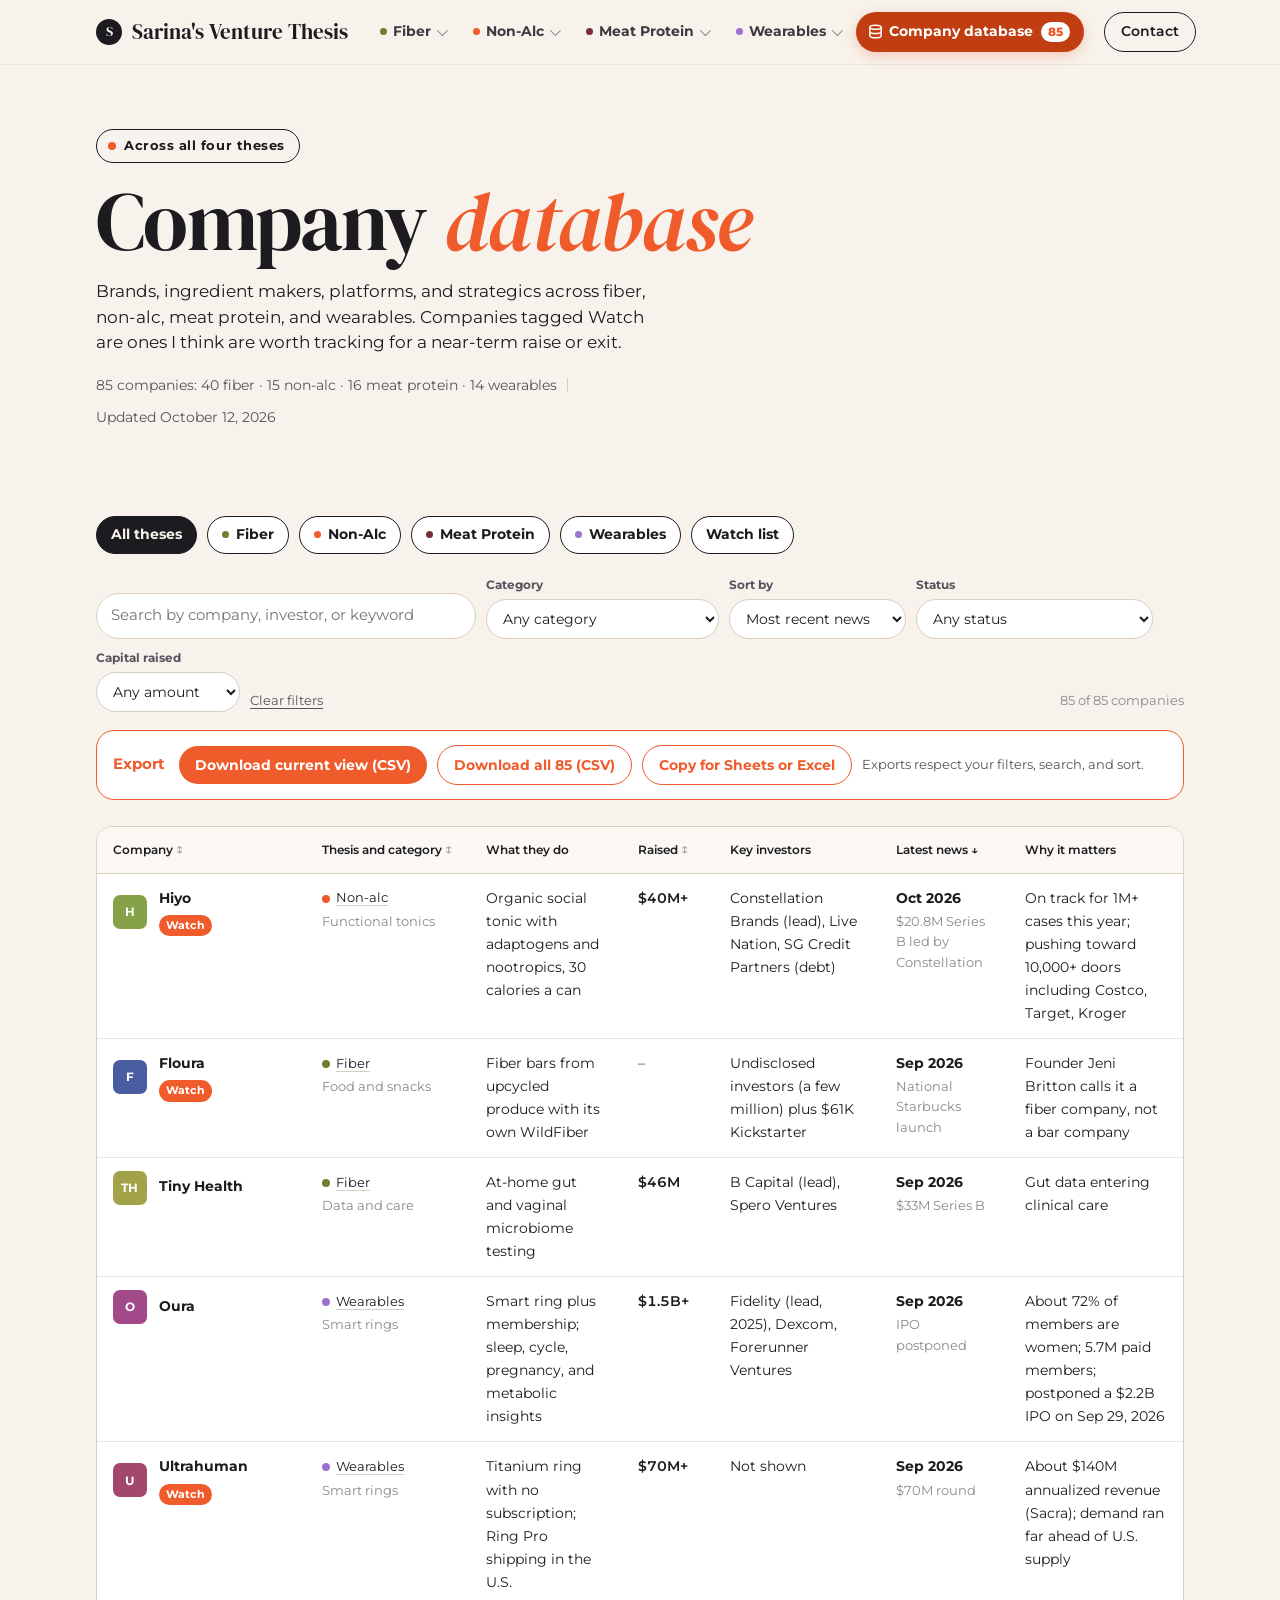
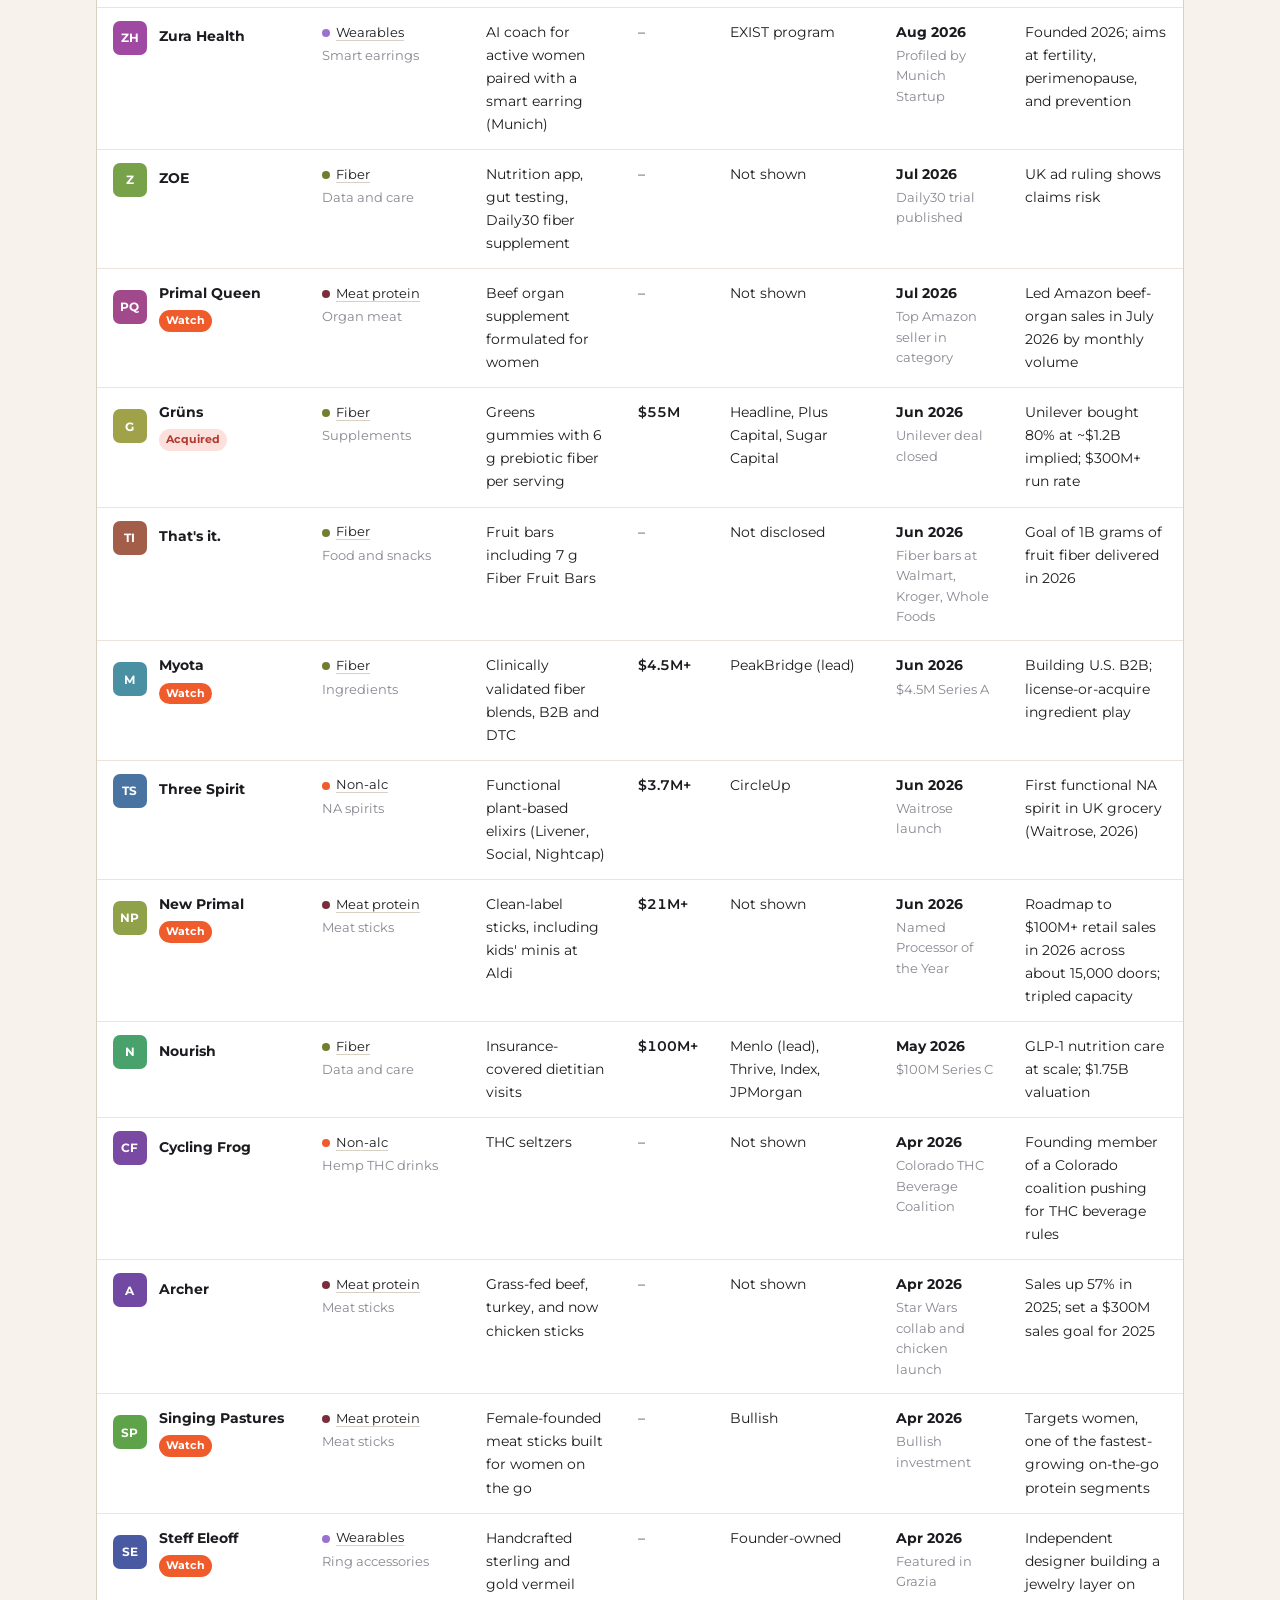
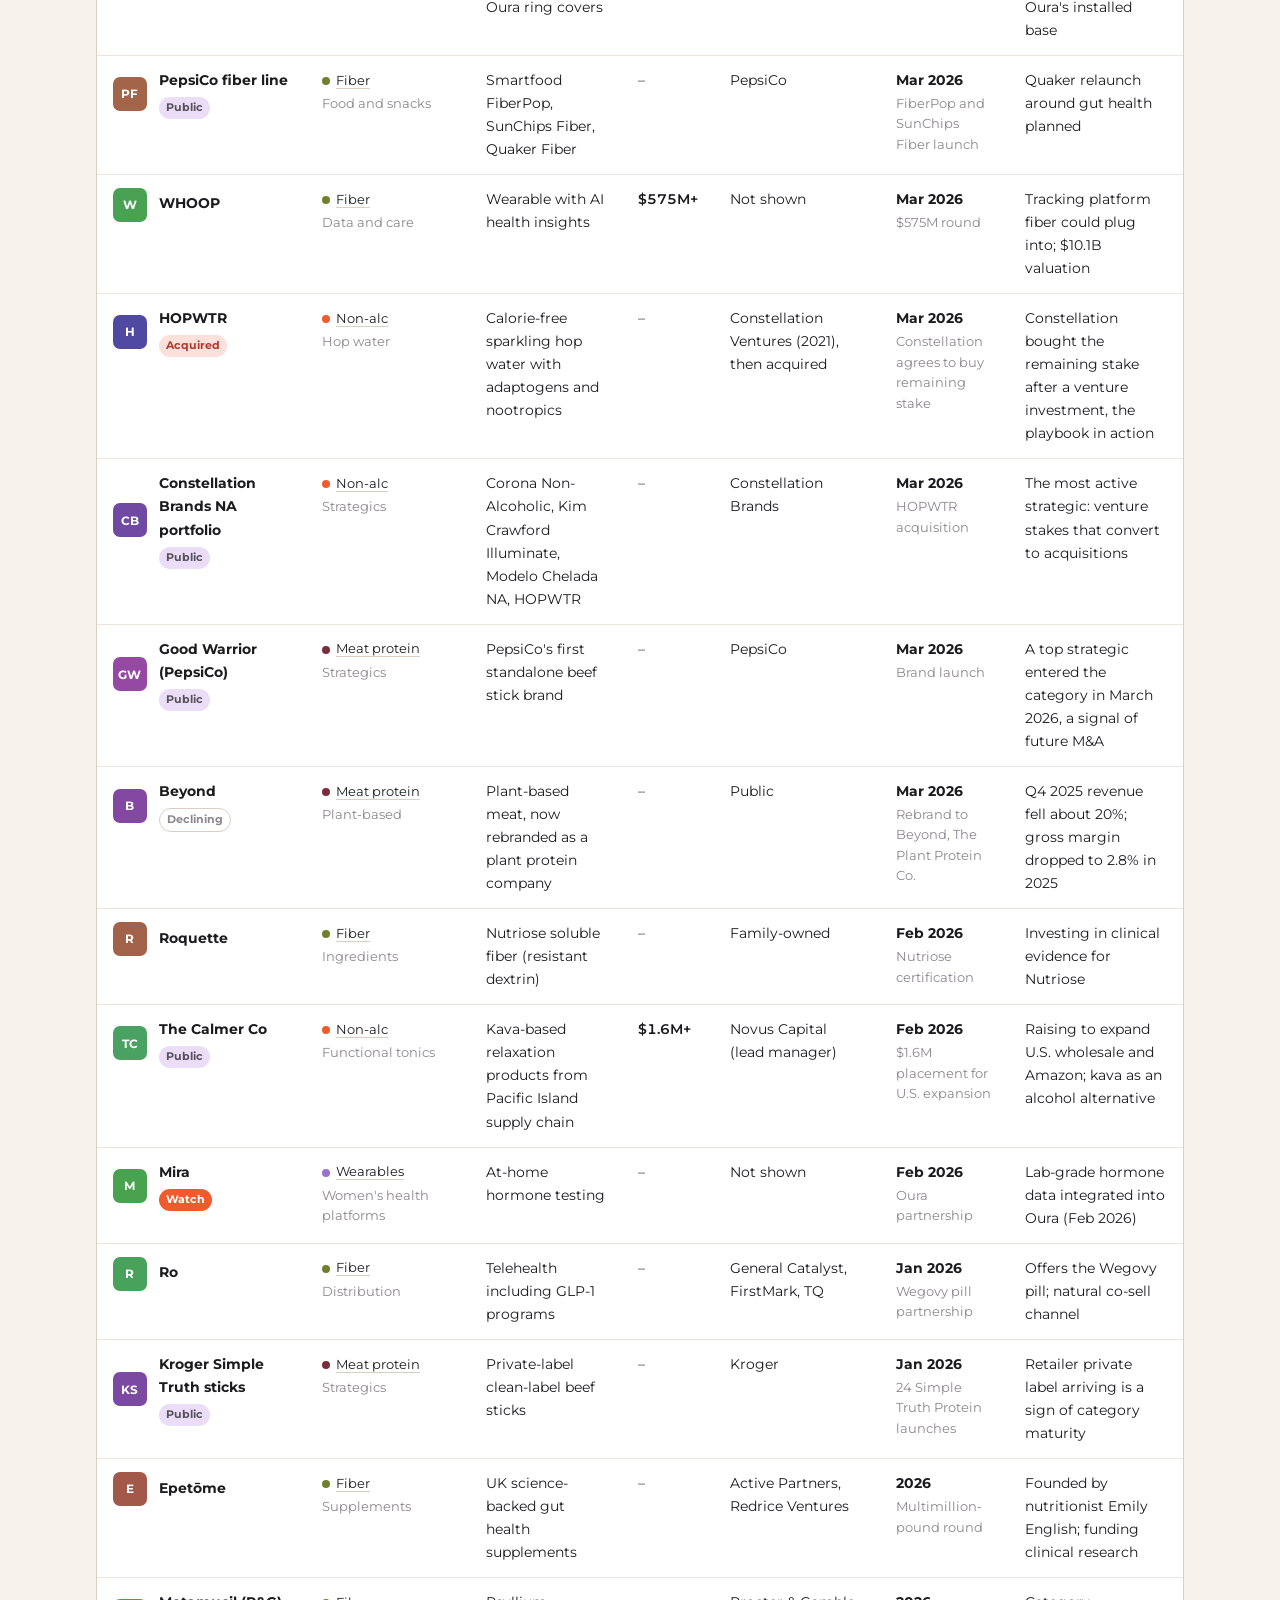
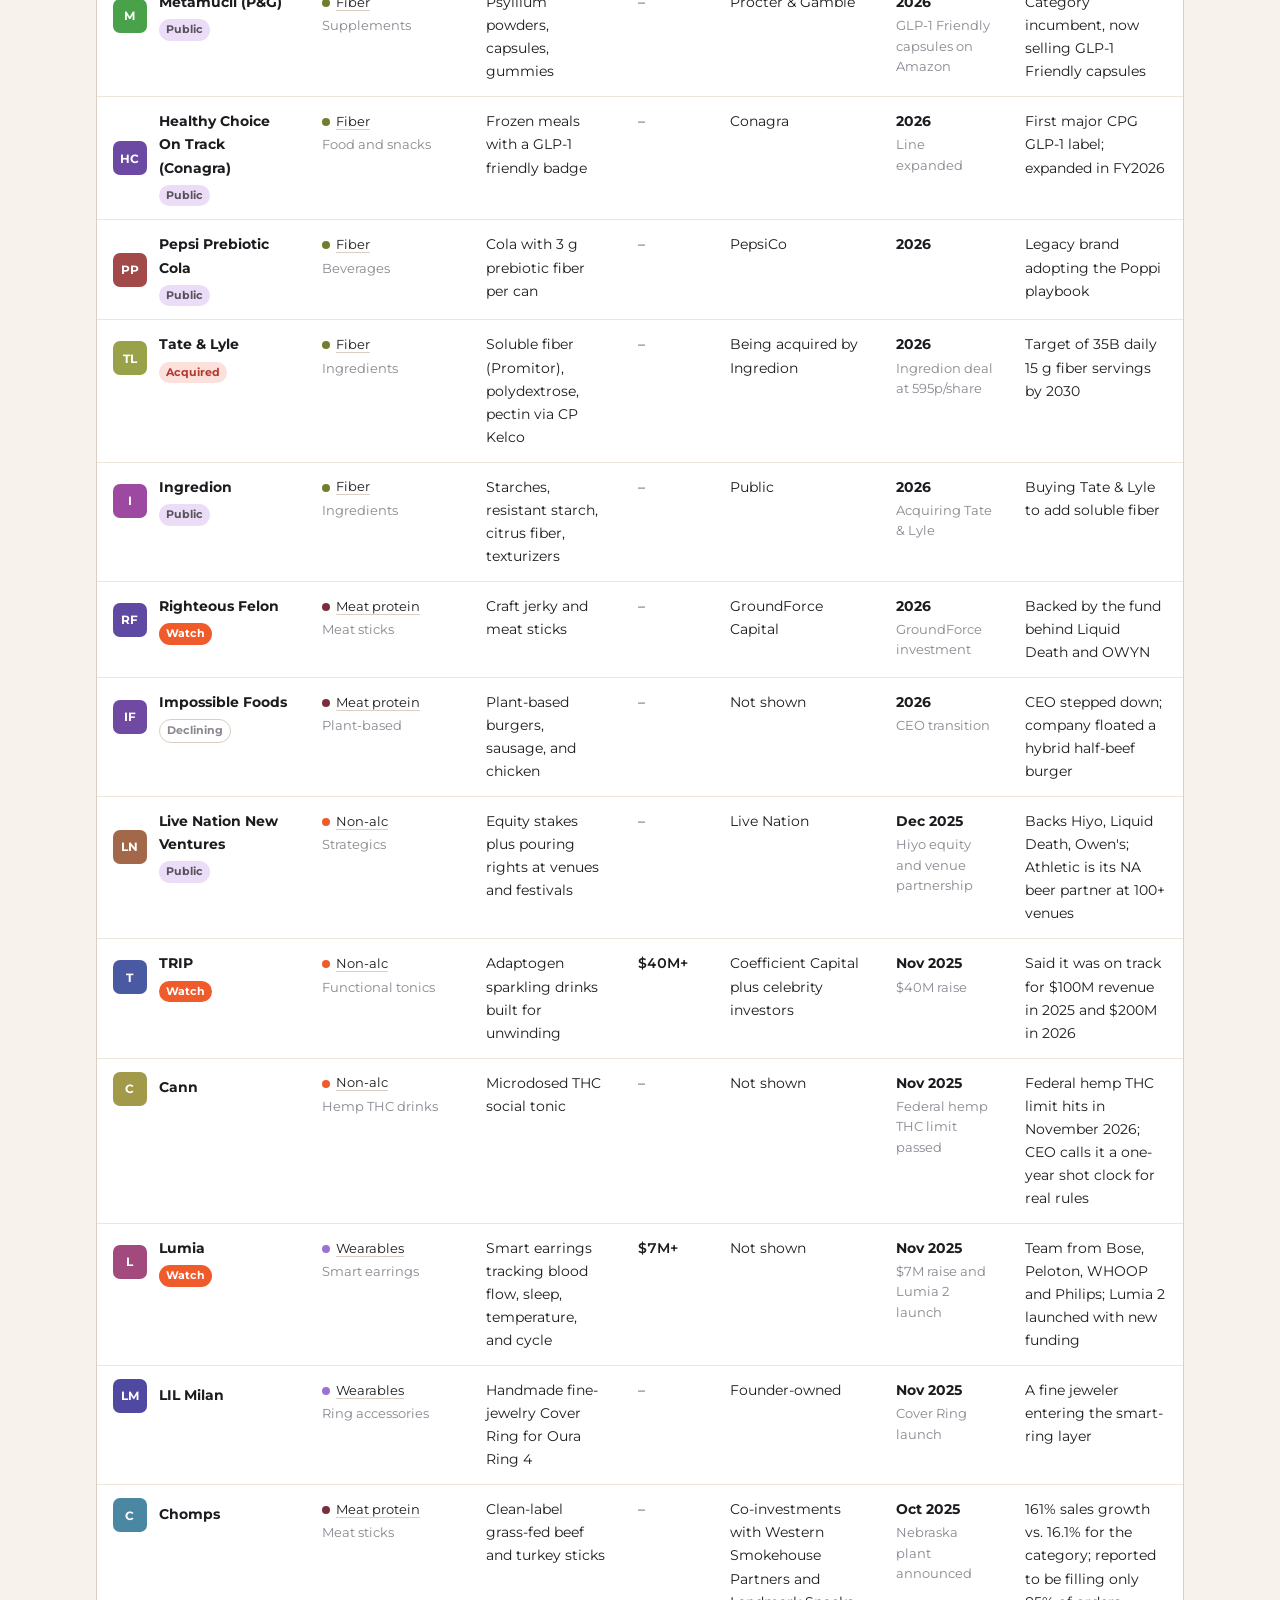
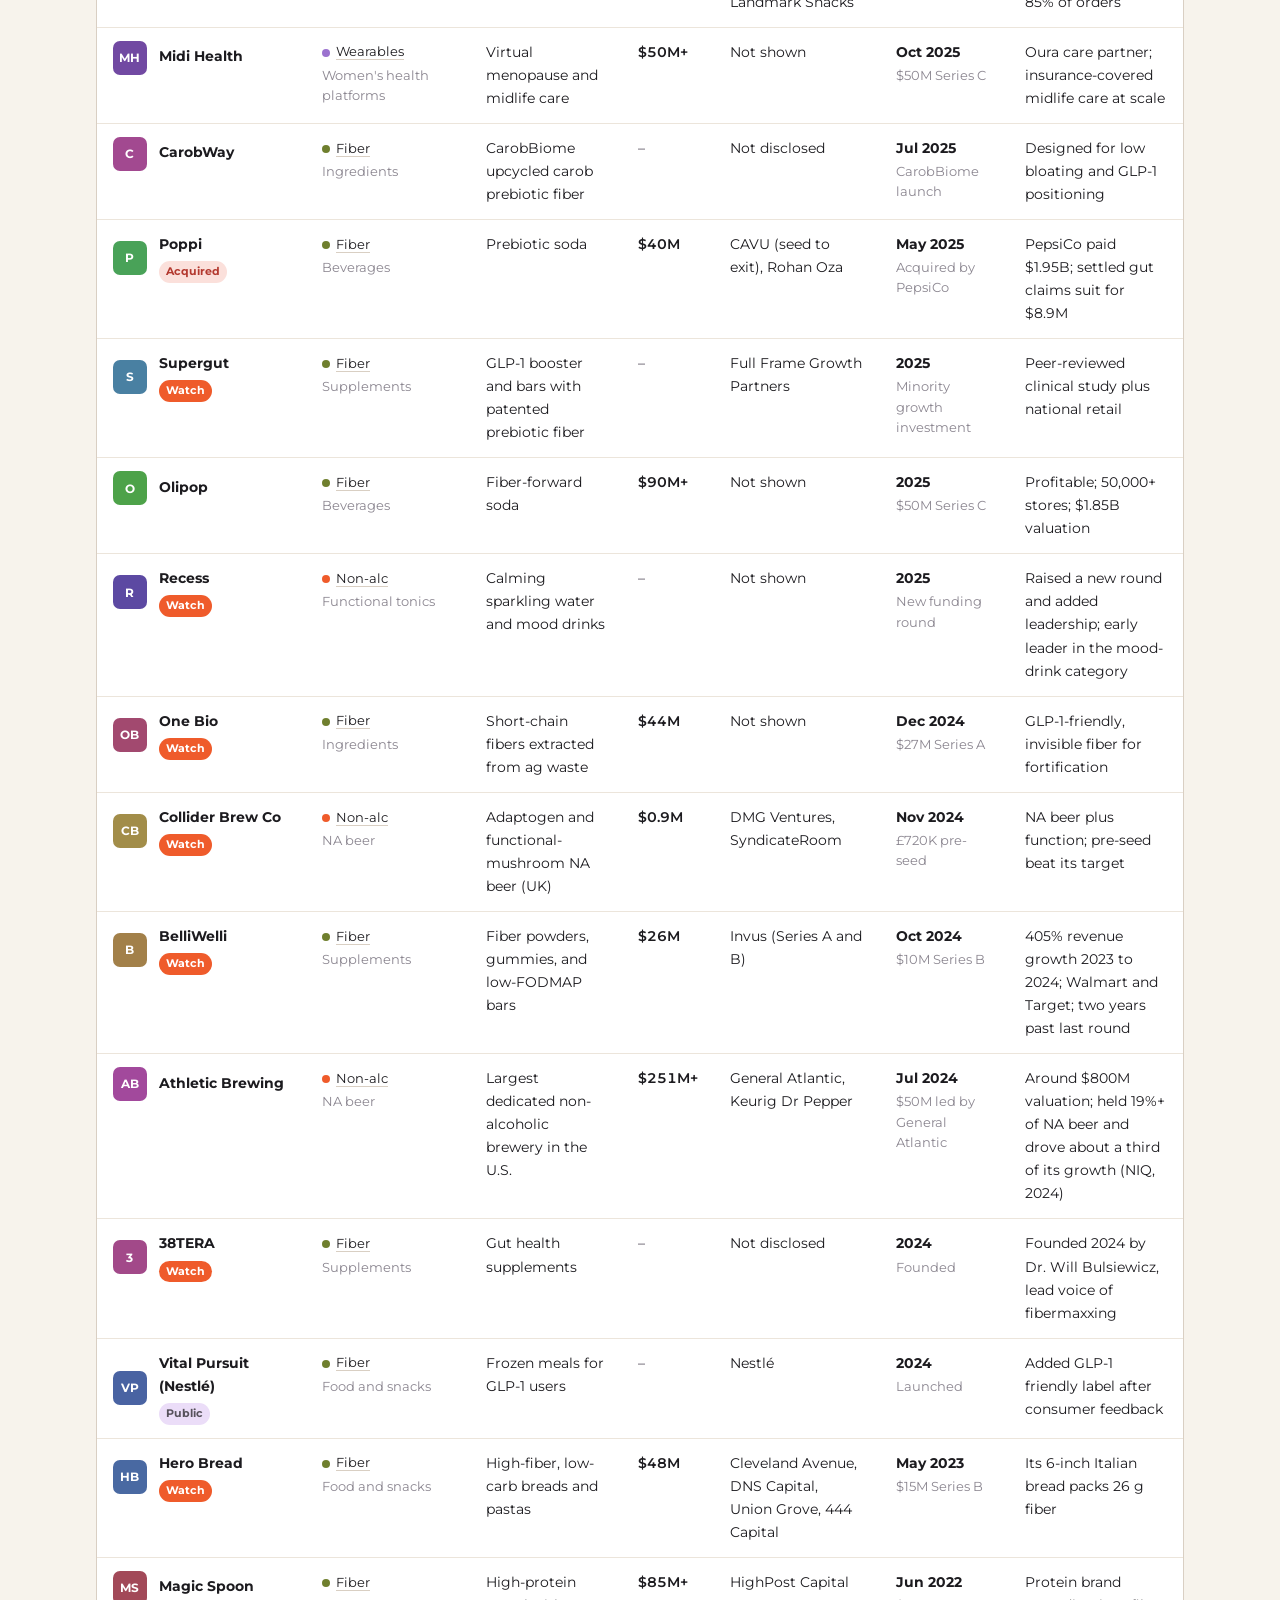
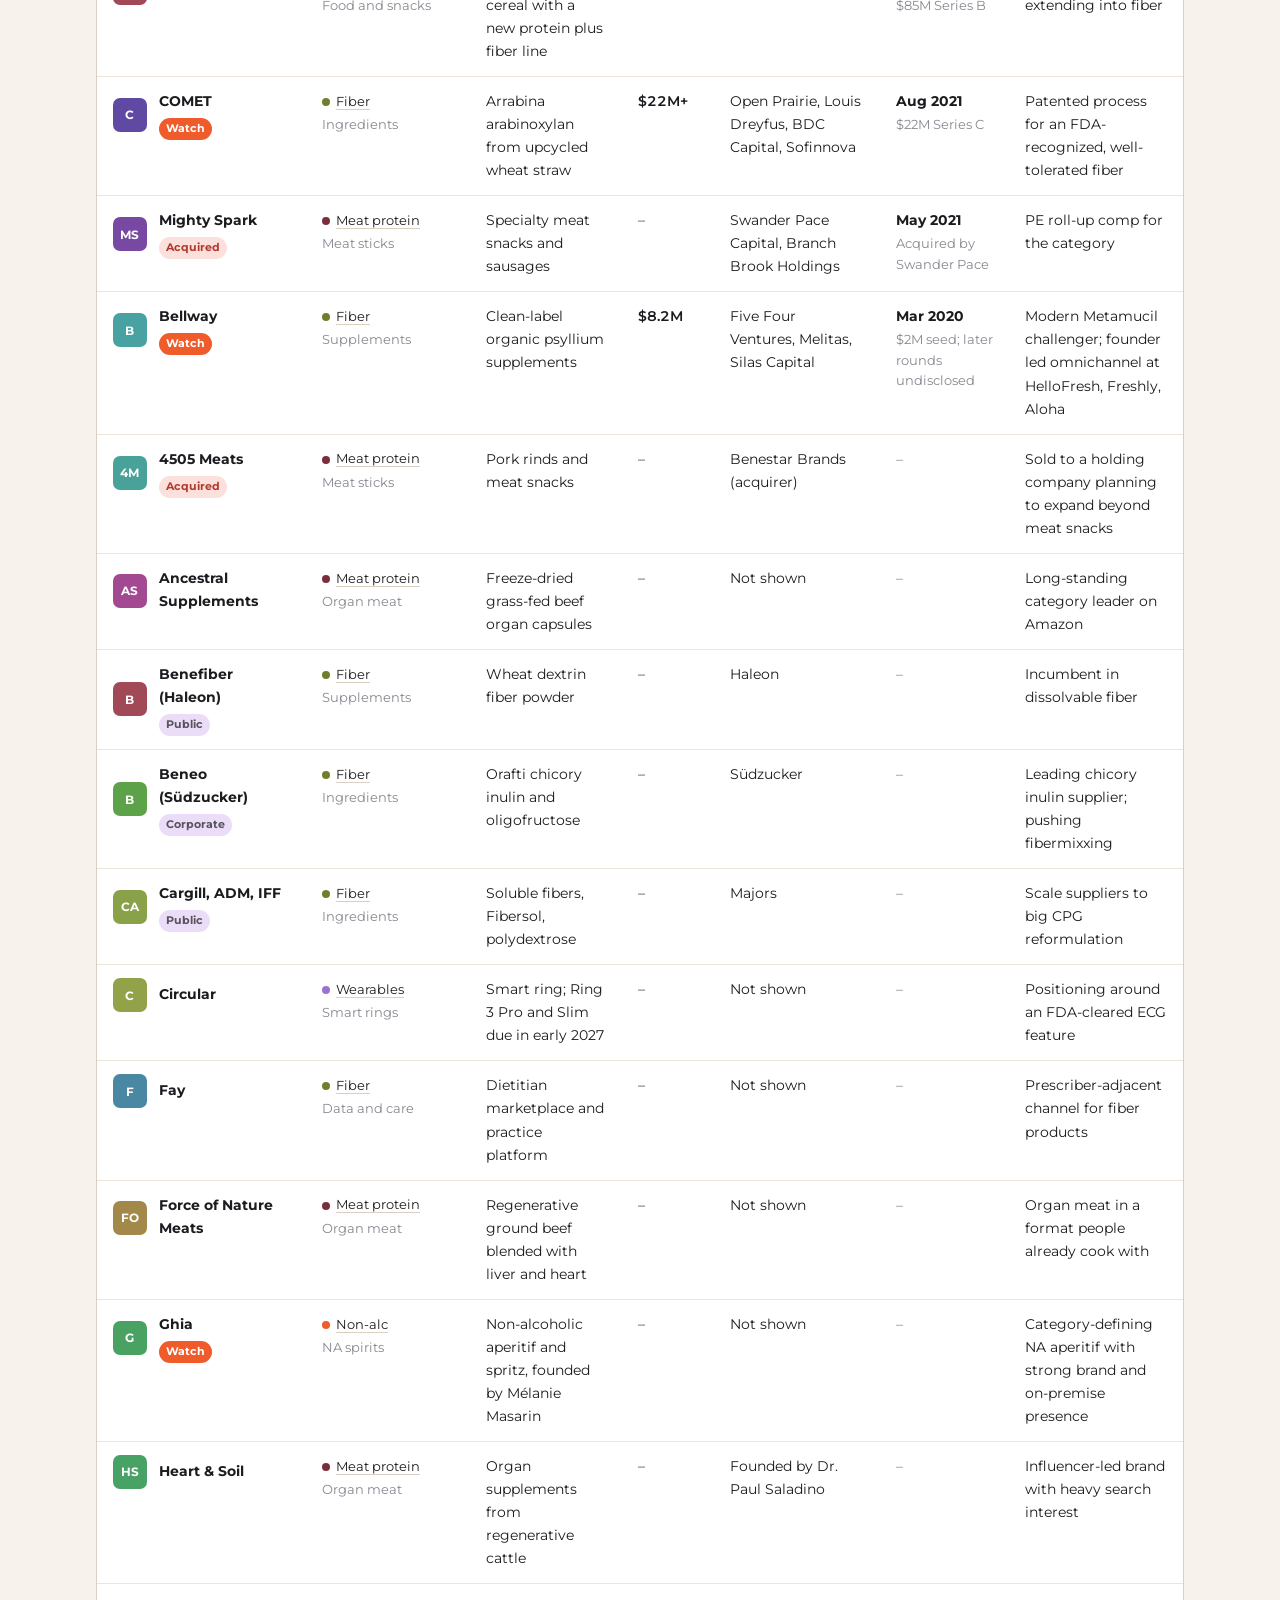
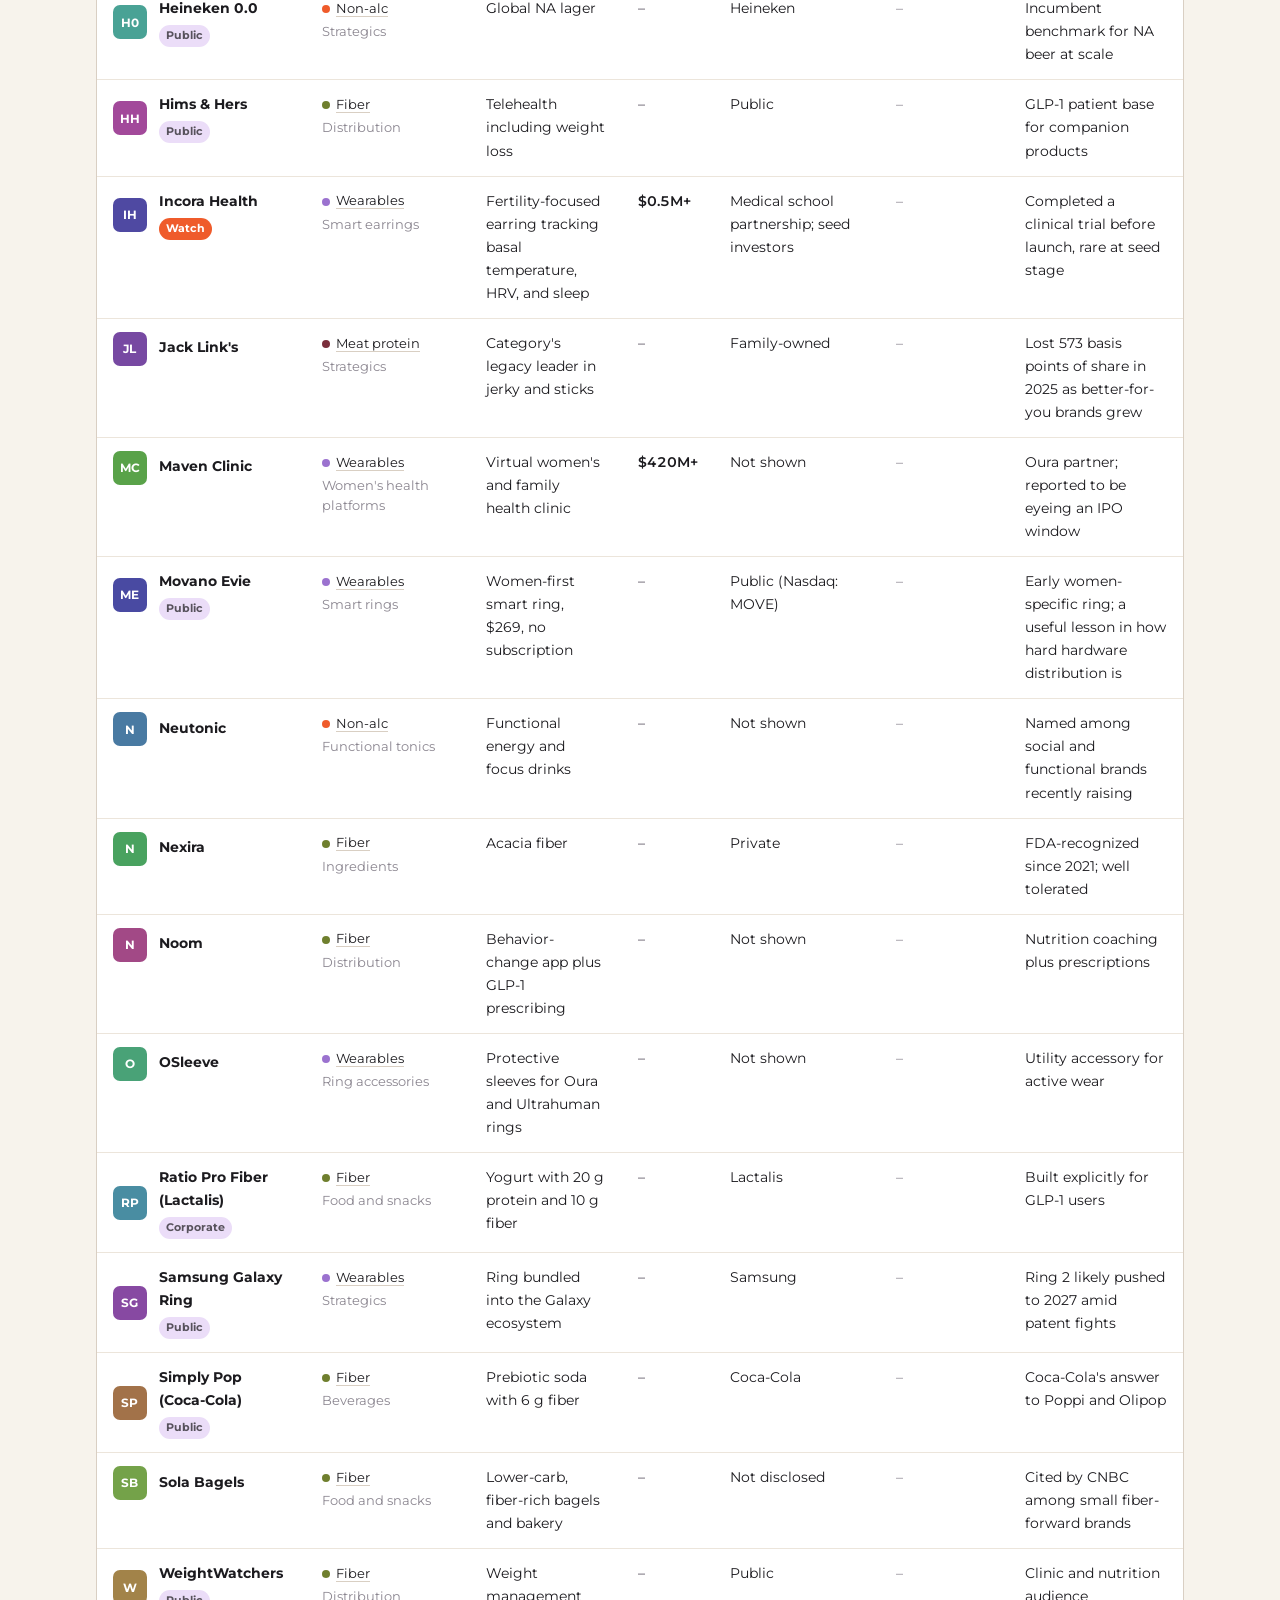
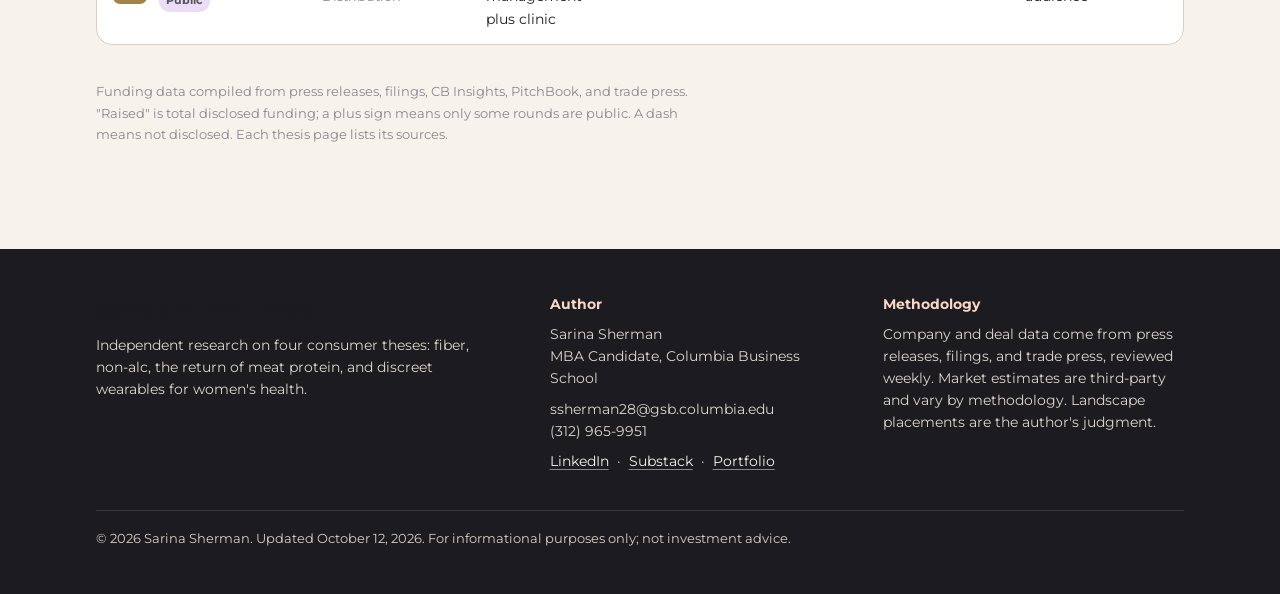
==== docs/companies.html @ a8d2f048 "Restore folder structure (assets, docs, source) and remove zip Co-Authored-By: Claude Opus 5.5 <nore" ====
<!DOCTYPE html>
<html lang="en">
<head>
<meta charset="UTF-8">
<meta name="viewport" content="width=device-width, initial-scale=1, viewport-fit=cover">
<title>Company Database | Sarina&#x27;s Venture Thesis</title>
<meta name="description" content="Searchable database of companies across four consumer venture theses.">
<meta property="og:title" content="Company Database | Sarina&#x27;s Venture Thesis">
<meta property="og:description" content="Searchable database of companies across four consumer venture theses.">
<link rel="icon" href="data:image/svg+xml,%3Csvg xmlns='http://www.w3.org/2000/svg' viewBox='0 0 32 32'%3E%3Ccircle cx='16' cy='16' r='16' fill='%23EF5B2B'/%3E%3Ctext x='16' y='22' text-anchor='middle' font-family='Arial' font-weight='bold' font-size='17' fill='%23FBF8EF'%3ES%3C/text%3E%3C/svg%3E">
<link rel="preconnect" href="https://fonts.googleapis.com"><link rel="preconnect" href="https://fonts.gstatic.com" crossorigin><link href="https://fonts.googleapis.com/css2?family=DM+Serif+Display:ital@0;1&family=Montserrat:wght@400;500;600;700;800&display=swap" rel="stylesheet">
<link rel="stylesheet" href="assets/site.css">
</head>
<body>
<nav class="bar" aria-label="Site">
  <div class="wrap">
    <a class="brand" href="./"><span class="mark">S</span><b>Sarina's Venture Thesis</b></a>
    <ul class="nav"><li><a class="top" data-dd href="fiber.html"><i class="dot" style="background:#6F7F2E"></i>Fiber<i class="chev"></i></a><ul class="menu"><li><span class="mhead">Fiber thesis</span></li><li><a href="fiber.html#summary">The case in 60 seconds</a></li><li><a href="fiber.html#science">The science</a></li><li><a href="fiber.html#types">Fiber types</a></li><li><a href="fiber.html#rules">Regulation</a></li><li><a href="fiber.html#market">Market size</a></li><li><a href="fiber.html#outlook">Growth outlook</a></li><li><a href="fiber.html#deals">Deal flow</a></li><li><a href="fiber.html#landscape">Company landscape</a></li><li><a href="fiber.html#funds">Active investors</a></li><li><a href="fiber.html#strategics">Strategic activity</a></li><li><a href="fiber.html#voices">Notable voices</a></li><li><a href="fiber.html#thesis">Investment thesis</a></li><li><a href="fiber.html#risks">Key risks</a></li><li><a href="fiber.html#sources">Sources</a></li></ul></li><li><a class="top" data-dd href="non-alc.html"><i class="dot" style="background:#EF5B2B"></i>Non-Alc<i class="chev"></i></a><ul class="menu"><li><span class="mhead">Non-Alc thesis</span></li><li><a href="non-alc.html#summary">The case in 60 seconds</a></li><li><a href="non-alc.html#context">Why now</a></li><li><a href="non-alc.html#segments">Category map</a></li><li><a href="non-alc.html#rules">Regulation</a></li><li><a href="non-alc.html#outlook">Market and outlook</a></li><li><a href="non-alc.html#deals">Deal flow</a></li><li><a href="non-alc.html#landscape">Company landscape</a></li><li><a href="non-alc.html#funds">Active investors</a></li><li><a href="non-alc.html#strategics">Strategic activity</a></li><li><a href="non-alc.html#voices">Notable voices</a></li><li><a href="non-alc.html#thesis">Investment thesis</a></li><li><a href="non-alc.html#risks">Key risks</a></li><li><a href="non-alc.html#sources">Sources</a></li></ul></li><li><a class="top" data-dd href="meat-protein.html"><i class="dot" style="background:#7A2E3B"></i>Meat Protein<i class="chev"></i></a><ul class="menu"><li><span class="mhead">Meat Protein thesis</span></li><li><a href="meat-protein.html#summary">The case in 60 seconds</a></li><li><a href="meat-protein.html#context">Why now</a></li><li><a href="meat-protein.html#segments">Category map</a></li><li><a href="meat-protein.html#rules">Regulation</a></li><li><a href="meat-protein.html#outlook">Market and outlook</a></li><li><a href="meat-protein.html#deals">Deal flow</a></li><li><a href="meat-protein.html#landscape">Company landscape</a></li><li><a href="meat-protein.html#funds">Active investors</a></li><li><a href="meat-protein.html#strategics">Strategic activity</a></li><li><a href="meat-protein.html#voices">Notable voices</a></li><li><a href="meat-protein.html#thesis">Investment thesis</a></li><li><a href="meat-protein.html#risks">Key risks</a></li><li><a href="meat-protein.html#sources">Sources</a></li></ul></li><li><a class="top" data-dd href="wearables.html"><i class="dot" style="background:#9B72CF"></i>Wearables<i class="chev"></i></a><ul class="menu"><li><span class="mhead">Wearables thesis</span></li><li><a href="wearables.html#summary">The case in 60 seconds</a></li><li><a href="wearables.html#context">Why now</a></li><li><a href="wearables.html#segments">Category map</a></li><li><a href="wearables.html#rules">Regulation</a></li><li><a href="wearables.html#outlook">Market and outlook</a></li><li><a href="wearables.html#deals">Deal flow</a></li><li><a href="wearables.html#landscape">Company landscape</a></li><li><a href="wearables.html#funds">Active investors</a></li><li><a href="wearables.html#strategics">Strategic activity</a></li><li><a href="wearables.html#voices">Notable voices</a></li><li><a href="wearables.html#thesis">Investment thesis</a></li><li><a href="wearables.html#risks">Key risks</a></li><li><a href="wearables.html#sources">Sources</a></li></ul></li><li><a class="top dbtab" href="companies.html" aria-current="page"><svg viewBox="0 0 16 16" aria-hidden="true"><ellipse cx="8" cy="3.5" rx="6" ry="2.2" fill="none" stroke="currentColor" stroke-width="1.6"/><path d="M2 3.5v9c0 1.2 2.7 2.2 6 2.2s6-1 6-2.2v-9M2 8c0 1.2 2.7 2.2 6 2.2s6-1 6-2.2" fill="none" stroke="currentColor" stroke-width="1.6"/></svg>Company database<span class="cnt">85</span></a></li></ul>
    <a class="navcta" href="./#about">Contact</a>
    <button class="navtoggle" id="navToggle" aria-expanded="false" aria-controls="mpanel">Menu</button>
  </div>
  <div class="wrap mpanel" id="mpanel" hidden><a href="./">Home</a><details><summary><i class="dot" style="background:#6F7F2E"></i>Fiber</summary><a href="fiber.html">Overview</a><a href="fiber.html#summary">The case in 60 seconds</a><a href="fiber.html#science">The science</a><a href="fiber.html#types">Fiber types</a><a href="fiber.html#rules">Regulation</a><a href="fiber.html#market">Market size</a><a href="fiber.html#outlook">Growth outlook</a><a href="fiber.html#deals">Deal flow</a><a href="fiber.html#landscape">Company landscape</a><a href="fiber.html#funds">Active investors</a><a href="fiber.html#strategics">Strategic activity</a><a href="fiber.html#voices">Notable voices</a><a href="fiber.html#thesis">Investment thesis</a><a href="fiber.html#risks">Key risks</a><a href="fiber.html#sources">Sources</a></details><details><summary><i class="dot" style="background:#EF5B2B"></i>Non-Alc</summary><a href="non-alc.html">Overview</a><a href="non-alc.html#summary">The case in 60 seconds</a><a href="non-alc.html#context">Why now</a><a href="non-alc.html#segments">Category map</a><a href="non-alc.html#rules">Regulation</a><a href="non-alc.html#outlook">Market and outlook</a><a href="non-alc.html#deals">Deal flow</a><a href="non-alc.html#landscape">Company landscape</a><a href="non-alc.html#funds">Active investors</a><a href="non-alc.html#strategics">Strategic activity</a><a href="non-alc.html#voices">Notable voices</a><a href="non-alc.html#thesis">Investment thesis</a><a href="non-alc.html#risks">Key risks</a><a href="non-alc.html#sources">Sources</a></details><details><summary><i class="dot" style="background:#7A2E3B"></i>Meat Protein</summary><a href="meat-protein.html">Overview</a><a href="meat-protein.html#summary">The case in 60 seconds</a><a href="meat-protein.html#context">Why now</a><a href="meat-protein.html#segments">Category map</a><a href="meat-protein.html#rules">Regulation</a><a href="meat-protein.html#outlook">Market and outlook</a><a href="meat-protein.html#deals">Deal flow</a><a href="meat-protein.html#landscape">Company landscape</a><a href="meat-protein.html#funds">Active investors</a><a href="meat-protein.html#strategics">Strategic activity</a><a href="meat-protein.html#voices">Notable voices</a><a href="meat-protein.html#thesis">Investment thesis</a><a href="meat-protein.html#risks">Key risks</a><a href="meat-protein.html#sources">Sources</a></details><details><summary><i class="dot" style="background:#9B72CF"></i>Wearables</summary><a href="wearables.html">Overview</a><a href="wearables.html#summary">The case in 60 seconds</a><a href="wearables.html#context">Why now</a><a href="wearables.html#segments">Category map</a><a href="wearables.html#rules">Regulation</a><a href="wearables.html#outlook">Market and outlook</a><a href="wearables.html#deals">Deal flow</a><a href="wearables.html#landscape">Company landscape</a><a href="wearables.html#funds">Active investors</a><a href="wearables.html#strategics">Strategic activity</a><a href="wearables.html#voices">Notable voices</a><a href="wearables.html#thesis">Investment thesis</a><a href="wearables.html#risks">Key risks</a><a href="wearables.html#sources">Sources</a></details><a class="mdb" href="companies.html">Company database (85 companies)</a><a href="./#about">Contact</a></div>
</nav>
<main id="top">
<div class="wrap">
<header class="hero dbhero" style="grid-template-columns:1fr">
  <div>
    <span class="eyebrow"><i></i>Across all four theses</span>
    <h1>Company <em>database</em></h1>
    <p class="sub">Brands, ingredient makers, platforms, and strategics across fiber, non-alc, meat protein, and wearables. Companies tagged Watch are ones I think are worth tracking for a near-term raise or exit.</p>
    <p class="meta"><span>85 companies: 40 fiber &middot; 15 non-alc &middot; 16 meat protein &middot; 14 wearables</span><span class="sep"></span><span>Updated October 12, 2026</span></p>
  </div>
</header>
</div>
<section id="database" style="padding-top:8px;border-top:none">
<div class="wrap">
  <div class="controls" role="group" aria-label="Filter by thesis"><button class="flt" data-g="th" data-f="all" aria-pressed="true">All theses</button><button class="flt" data-g="th" data-f="fiber" aria-pressed="false"><i class="dot" style="background:#6F7F2E"></i>Fiber</button><button class="flt" data-g="th" data-f="nonalc" aria-pressed="false"><i class="dot" style="background:#EF5B2B"></i>Non-Alc</button><button class="flt" data-g="th" data-f="meat" aria-pressed="false"><i class="dot" style="background:#7A2E3B"></i>Meat Protein</button><button class="flt" data-g="th" data-f="wear" aria-pressed="false"><i class="dot" style="background:#9B72CF"></i>Wearables</button><button class="flt" data-g="th" data-f="watch" aria-pressed="false">Watch list</button></div>
  <div class="controls">
    <label for="q" class="sr">Search companies</label>
    <input id="q" type="search" placeholder="Search by company, investor, or keyword">
    <label class="sel" for="cat"><span>Category</span><select id="cat"><option value="all">Any category</option></select></label>
    <label class="sel" for="sort"><span>Sort by</span><select id="sort"><option value="latest:desc">Most recent news</option><option value="raisedM:desc">Most capital raised</option><option value="name:asc">Company, A to Z</option><option value="category:asc">Category</option><option value="status:asc">Status</option></select></label>
    <label class="sel" for="status"><span>Status</span><select id="status"><option value="all">Any status</option><option value="Private">Private</option><option value="Acquired">Acquired or being acquired</option><option value="Public">Public</option><option value="Corporate">Corporate division</option><option value="Declining">Declining</option></select></label>
    <label class="sel" for="cap"><span>Capital raised</span><select id="cap"><option value="all">Any amount</option><option value="u10">Under $10M</option><option value="10-50">$10M to $50M</option><option value="o50">Over $50M</option><option value="none">Not disclosed</option></select></label>
    <button class="reset" id="reset">Clear filters</button>
    <span class="count" id="count" aria-live="polite"></span>
  </div>
  <div class="exportbar" role="group" aria-label="Export the database">
    <strong>Export</strong>
    <button class="xbtn" id="xView" type="button">Download current view (CSV)</button>
    <button class="xbtn alt" id="xAll" type="button">Download all 85 (CSV)</button>
    <button class="xbtn alt" id="xCopy" type="button">Copy for Sheets or Excel</button>
    <span class="xmsg" id="xmsg" aria-live="polite">Exports respect your filters, search, and sort.</span>
  </div>
  <div class="tbl">
    <table id="dbTbl" style="min-width:1040px">
      <thead><tr><th><button class="sorth" data-k="name">Company</button></th><th><button class="sorth" data-k="category">Thesis and category</button></th><th>What they do</th><th><button class="sorth" data-k="raisedM">Raised</button></th><th>Key investors</th><th><button class="sorth" data-k="latest">Latest news</button></th><th>Why it matters</th></tr></thead>
      <tbody></tbody>
    </table>
  </div>
  <p class="note mt">Funding data compiled from press releases, filings, CB Insights, PitchBook, and trade press. "Raised" is total disclosed funding; a plus sign means only some rounds are public. A dash means not disclosed. Each thesis page lists its sources.</p>
</div>
</section>

</main>
<footer><div class="wrap">
  <div class="fgrid">
    <div><b>Sarina's Venture Thesis</b><p>Independent research on four consumer theses: fiber, non-alc, the return of meat protein, and discreet wearables for women's health.</p></div>
    <div><p><strong style="color:#F9D8C6">Author</strong></p><p>Sarina Sherman<br>MBA Candidate, Columbia Business School</p><p>ssherman28@gsb.columbia.edu<br>(312) 965-9951</p><p><a href="https://www.linkedin.com/in/sarina-sherman/" target="_blank" rel="noopener">LinkedIn</a> &nbsp;&middot;&nbsp; <a href="https://substack.com/@sarinasherman" target="_blank" rel="noopener">Substack</a> &nbsp;&middot;&nbsp; <a href="https://sarina-sherman-6.github.io/CBS-MBA-AI-Portfolio/" target="_blank" rel="noopener">Portfolio</a></p></div>
    <div><p><strong style="color:#F9D8C6">Methodology</strong></p><p>Company and deal data come from press releases, filings, and trade press, reviewed weekly. Market estimates are third-party and vary by methodology. Landscape placements are the author's judgment.</p></div>
  </div>
  <div class="fine">&copy; 2026 Sarina Sherman. Updated October 12, 2026. For informational purposes only; not investment advice.</div>
</div></footer>
<script src="assets/companies.js"></script><script>window.CHARTS=[];</script><script src="assets/site.js"></script>
</body>
</html>
---- docs/assets/site.css ----
/* Layout: sunny wellness report. Cream ground, kefir-teal type and rules, mint label panels, coral sparkles, butter highlights; rounded pill labels like a product callout. */
:root{
  color-scheme:light;
  --bg:#F7F3EC;        /* ivory page */
  --surface:#FFFFFF;   /* figures, tables, cards */
  --panel:#EBDDF8;     /* soft fills */
  --line:#ECE5DB;      /* hairlines */
  --line2:#D9CFC3;     /* stronger rules */
  --ink:#1C1B1F;       /* text */
  --muted:#57525C;     /* secondary text */
  --faint:#8B8690;     /* captions */
  --taupe:#EF5B2B;     /* accent */
  --taupe-deep:#1C1B1F;/* accent pressed / links */
  --fiber:#6F7F2E; --nonalc:#EF5B2B; --meat:#7A2E3B; --wear:#9B72CF;
  --teal:#1C1B1F; --mint:#EBDDF8; --coral:#EF5B2B; --butter:#F9D8C6; --navy:#5B3E86; --pink:#E3CFF5;
  --display:'DM Serif Display','Didot','Bodoni 72',Georgia,serif;
  --body:'Montserrat','Aptos','Helvetica Neue',Arial,sans-serif;
}
html{scroll-padding-top:calc(env(safe-area-inset-top,0px) + 76px);scroll-behavior:smooth}
@media (prefers-reduced-motion:reduce){html{scroll-behavior:auto}}
*,*::before,*::after{box-sizing:border-box}
body{margin:0;background:var(--bg);color:var(--ink);font-family:var(--body);font-size:1rem;line-height:1.6;-webkit-font-smoothing:antialiased}
a{color:var(--taupe-deep);text-decoration:underline;text-decoration-color:var(--line2);text-underline-offset:3px}
a:hover{text-decoration-color:var(--taupe-deep)}
a:focus-visible,button:focus-visible,input:focus-visible,select:focus-visible,summary:focus-visible,[tabindex]:focus-visible{outline:2px solid var(--taupe-deep);outline-offset:3px;border-radius:3px}
.wrap{max-width:1200px;margin:0 auto;padding-inline:clamp(16px,4.5vw,56px)}
h1,h2,h3{margin:0;color:var(--ink);text-wrap:balance}
h1,h2{font-family:var(--display);font-weight:400;letter-spacing:-0.015em;line-height:1.05}
h2{font-size:clamp(1.8rem,3.4vw,2.6rem);max-width:24ch}
h3{font-family:var(--body);font-size:1rem;font-weight:600;line-height:1.35}
p{margin:0 0 1em;max-width:68ch}
section{padding-block:clamp(56px,7vw,96px);border-top:1px solid var(--line)}
.lede{font-size:1.08rem;color:var(--muted);margin-top:14px;max-width:64ch}
.note{font-size:.84rem;color:var(--faint)}
.mt{margin-top:36px}
.muted{color:var(--faint)}
.sr{position:absolute;left:-9999px}
.eyebrow{display:inline-flex;align-items:center;gap:8px;font-size:.78rem;font-weight:700;letter-spacing:.08em;text-transform:uppercase;color:var(--muted)}
.eyebrow i{width:8px;height:8px;border-radius:50%;background:var(--taupe)}

/* ---------- top bar ---------- */
.bar{position:sticky;top:env(safe-area-inset-top,0px);z-index:20;background:rgba(255,255,255,.95);backdrop-filter:blur(10px);border-bottom:1px solid var(--line)}
.bar .wrap{display:flex;align-items:center;gap:20px;height:64px}
.brand{display:flex;align-items:center;gap:10px;font-family:var(--display);font-size:1.25rem;color:var(--ink);text-decoration:none;white-space:nowrap}
.brand b{font-weight:500}
.brand .mark{width:26px;height:26px;border:1px solid var(--ink);border-radius:50%;display:grid;place-items:center;font-family:var(--display);font-size:.9rem;font-style:italic}
.nav{display:flex;align-items:center;gap:4px;margin-left:auto;list-style:none;padding:0;margin-block:0}
.nav>li{position:relative}
.nav .top{all:unset;cursor:pointer;display:inline-flex;align-items:center;gap:6px;padding:8px 12px;border-radius:6px;font-size:.9rem;color:var(--muted);white-space:nowrap}
.nav .top:hover,.nav li:focus-within>.top,.nav .top[aria-current="page"]{color:var(--ink)}
.nav .top[aria-current="page"]{background:var(--panel)}
.nav .top .dot{width:7px;height:7px;border-radius:50%}
.nav .top .chev{width:8px;height:8px;border-right:1.5px solid currentColor;border-bottom:1.5px solid currentColor;transform:rotate(45deg) translateY(-2px);opacity:.6}
.menu{position:absolute;top:calc(100% + 6px);left:0;min-width:230px;background:var(--surface);border:1px solid var(--line);border-radius:10px;box-shadow:0 12px 32px rgba(28,27,31,.14);padding:8px;list-style:none;margin:0;opacity:0;visibility:hidden;transform:translateY(-4px);transition:opacity .15s,transform .15s,visibility .15s}
.menu::before{content:"";position:absolute;left:0;right:0;top:-8px;height:8px}
.nav li:hover>.menu,.nav li:focus-within>.menu,.nav li.open>.menu{opacity:1;visibility:visible;transform:none}
.menu a{display:block;padding:7px 10px;border-radius:6px;color:var(--ink);text-decoration:none;font-size:.88rem}
.menu a:hover{background:var(--panel)}
.menu .mhead{display:block;padding:6px 10px 8px;font-size:.72rem;font-weight:700;letter-spacing:.08em;text-transform:uppercase;color:var(--faint);border-bottom:1px solid var(--line);margin-bottom:4px}
.navcta{flex:none;font-size:.85rem;font-weight:600;color:var(--surface);background:var(--ink);padding:8px 16px;border-radius:6px;text-decoration:none}
.navcta:hover{background:var(--taupe-deep)}
.navtoggle{all:unset;display:none;cursor:pointer;margin-left:auto;padding:8px 12px;border:1px solid var(--line2);border-radius:6px;font-size:.85rem;font-weight:600}
.bar .mpanel{display:none}
@media (max-width:1080px){
  .nav,.bar .navcta{display:none}
  .navtoggle{display:inline-block}
  .bar .mpanel{display:block;height:auto;border-top:1px solid var(--line);padding-block:8px 16px;max-height:calc(100vh - 80px);overflow:auto}
  .bar .mpanel[hidden]{display:none!important}
  .mpanel details{border-bottom:1px solid var(--line)}
  .mpanel summary{cursor:pointer;list-style:none;padding:12px 0;font-weight:600;display:flex;align-items:center;gap:8px}
  .mpanel summary::-webkit-details-marker{display:none}
  .mpanel summary .dot{width:8px;height:8px;border-radius:50%}
  .mpanel details a{display:block;padding:7px 0 7px 16px;color:var(--ink);text-decoration:none;font-size:.95rem}
  .mpanel>a{display:block;padding:12px 0;font-weight:600;color:var(--ink);text-decoration:none;border-bottom:1px solid var(--line)}
}

/* ---------- hero ---------- */
.hero{display:grid;grid-template-columns:1.1fr 1fr;gap:clamp(32px,5vw,80px);align-items:start;padding-block:clamp(40px,5vw,72px) clamp(28px,3.5vw,44px)}
.hero>*{min-width:0}
.hero h1{font-size:clamp(2.7rem,5.6vw,4.5rem)}
.hero .eyebrow{margin-bottom:18px}
.hero .sub{margin-top:18px;font-size:1.1rem;line-height:1.55;max-width:52ch}
.hero .meta{margin-top:18px;font-size:.86rem;color:var(--muted);display:flex;gap:10px;flex-wrap:wrap;align-items:center}
.hero .meta .sep{width:1px;height:14px;background:var(--line2)}
.ctas{display:flex;flex-wrap:wrap;gap:10px;margin-top:22px}
.ctas a{font-size:.9rem;font-weight:600;padding:10px 18px;border-radius:6px;text-decoration:none}
.ctas .p{background:var(--ink);color:var(--surface)}
.ctas .p:hover{background:var(--taupe-deep)}
.ctas .s{border:1px solid var(--ink);color:var(--ink)}
.ctas .s:hover{background:var(--panel)}
.topops{background:var(--surface);border:1px solid var(--line);border-radius:12px;padding:20px 20px 14px}
.topops-head{display:flex;justify-content:space-between;align-items:baseline;gap:12px;margin-bottom:6px}
.topops h2{font-size:1.4rem;max-width:none}
.seeall{font-size:.84rem;font-weight:600}
.topops ol{list-style:none;margin:0;padding:0}
.topops li{border-top:1px solid var(--line)}
.opp{display:flex;gap:14px;align-items:flex-start;padding:11px 6px;border-radius:6px;text-decoration:none;color:var(--ink)}
.opp:hover{background:var(--panel)}
.rk{flex:none;font-family:var(--display);font-size:1.45rem;line-height:1;color:var(--taupe);width:20px;padding-top:2px}
.ob{display:block;font-size:.95rem;min-width:0}
.ob strong{font-weight:600}
.tag{display:inline-block;margin-left:8px;font-size:.68rem;font-weight:700;letter-spacing:.03em;padding:2px 7px;border-radius:4px;background:var(--panel);color:var(--taupe-deep);vertical-align:1px}
.ob em{display:block;font-style:normal;font-size:.85rem;color:var(--muted);margin-top:2px}
.topops-note{font-size:.76rem;color:var(--faint);margin:8px 0 0}
.facts{display:grid;grid-template-columns:repeat(4,1fr);border-top:1px solid var(--line2);border-bottom:1px solid var(--line2);margin-bottom:clamp(32px,4vw,56px)}
.facts div{padding:22px 22px 20px 0;min-width:0}
.facts div+div{padding-left:22px;border-left:1px solid var(--line)}
.facts b{display:block;font-family:var(--display);font-weight:400;font-size:2.3rem;line-height:1;margin-bottom:10px;font-variant-numeric:tabular-nums}
.facts span{font-size:.85rem;color:var(--muted);display:block;max-width:30ch}

/* ---------- summary ---------- */
.summary{padding-block:clamp(44px,5vw,68px)}
.sumgrid{display:grid;grid-template-columns:repeat(3,1fr);gap:14px;margin-top:26px}
.sumcard{display:flex;flex-direction:column;background:var(--surface);border:1px solid var(--line);border-radius:10px;padding:20px 20px 16px;text-decoration:none;color:var(--ink);transition:border-color .15s}
.sumcard:hover{border-color:var(--line2)}
.sumk{font-size:.72rem;font-weight:700;letter-spacing:.06em;text-transform:uppercase;color:var(--taupe);margin-bottom:8px}
.sumcard h3{font-family:var(--display);font-weight:500;font-size:1.2rem;line-height:1.25;margin-bottom:8px}
.sumcard p{font-size:.9rem;color:var(--muted);margin:0 0 14px;flex:1}
.sumcard .go{font-size:.84rem;font-weight:600;color:var(--taupe-deep)}

/* ---------- blocks ---------- */
.two{display:grid;grid-template-columns:1fr 1fr;gap:clamp(24px,4.5vw,64px);margin-top:36px}
.two>*{min-width:0}
.callout{background:var(--surface);border:1px solid var(--line);padding:clamp(20px,3vw,30px);border-radius:10px}
.callout+.callout{margin-top:18px}
.callout h3{margin-bottom:10px}
.callout p{font-size:.95rem}
.callout p:last-child{margin-bottom:0}
.dark{background:var(--panel);border:1px solid var(--line);padding:clamp(20px,3vw,30px);border-radius:10px}
.dark h3{margin-bottom:10px}
.dark ul{padding-left:1.1em;margin:12px 0 0}
.dark li{margin-bottom:9px;font-size:.95rem}
.tl{list-style:none;padding:0;margin:28px 0 22px;border-left:1px solid var(--line2)}
.tl li{position:relative;padding:0 0 18px 24px;font-size:.95rem}
.tl li::before{content:"";position:absolute;left:-5px;top:7px;width:9px;height:9px;border-radius:50%;background:var(--taupe)}
.tl b{display:block;font-weight:600}
.bar-row{margin-bottom:18px}
.bar-row .lbl{display:flex;justify-content:space-between;gap:12px;font-size:.9rem;margin-bottom:6px}
.bar-row .lbl strong{font-variant-numeric:tabular-nums}
.track{height:10px;background:var(--panel);position:relative;border-radius:5px;overflow:hidden}
.fill{position:absolute;top:0;bottom:0;left:0;background:var(--ink);border-radius:5px}
.range{position:absolute;top:0;bottom:0;background:var(--line2)}
.bar-row:nth-of-type(1) .fill{background:var(--line2)}

/* tables */
.tbl{overflow-x:auto;margin-top:26px;background:var(--surface);border:1px solid var(--line);border-radius:10px}
table{border-collapse:collapse;width:100%}
th,td{text-align:left;vertical-align:top;padding:13px 16px;border-bottom:1px solid var(--line);font-size:.9rem}
tbody tr:last-child td{border-bottom:none}
th{font-weight:600;font-size:.78rem;color:var(--muted);background:#FBF8F3;border-bottom:1px solid var(--line2);white-space:nowrap}
tbody tr:hover td{background:#FBF8F3}
td strong{font-weight:600}
td .sub{display:block;font-size:.8rem;color:var(--faint);margin-top:2px}
td.num{white-space:nowrap;font-variant-numeric:tabular-nums;font-weight:600}
tr[hidden]{display:none}
.pill{display:inline-block;font-size:.7rem;font-weight:700;padding:2px 7px;border-radius:4px;white-space:nowrap;margin:3px 4px 0 0;background:var(--panel);color:var(--muted)}
.pill.watch{background:var(--ink);color:var(--surface)}
.pill.acq{background:#FBE0DB;color:#B3392F}
.pill.down{background:transparent;border:1px solid var(--line2);color:var(--faint)}

/* controls */
.controls{display:flex;flex-wrap:wrap;gap:10px;align-items:flex-end;margin-top:22px}
.controls input{font:inherit;font-size:.92rem;padding:10px 14px;border:1px solid var(--line2);border-radius:6px;background:var(--surface);color:var(--ink);min-width:260px;flex:1;max-width:380px}
.sel{display:flex;flex-direction:column;font-size:.74rem;font-weight:700;color:var(--muted);gap:4px}
.sel select{font:inherit;font-size:.9rem;font-weight:400;color:var(--ink);background:var(--surface);border:1px solid var(--line2);border-radius:6px;padding:9px 12px}
.flt{all:unset;cursor:pointer;padding:7px 14px;border:1px solid var(--line2);border-radius:999px;font-size:.85rem;color:var(--muted);background:var(--surface);display:inline-flex;align-items:center;gap:7px}
.flt:hover{color:var(--ink);border-color:var(--faint)}
.flt[aria-pressed="true"]{background:var(--ink);border-color:var(--ink);color:var(--surface)}
.flt .dot{width:7px;height:7px;border-radius:50%}
.reset{all:unset;cursor:pointer;font-size:.84rem;color:var(--muted);text-decoration:underline;text-underline-offset:3px}
.count{font-size:.84rem;color:var(--faint);margin-left:auto}
.sorth{all:unset;cursor:pointer;font:inherit}
.sorth::after{content:" \2195";opacity:.35}
.sorth[data-dir="asc"]::after{content:" \2191";opacity:1}
.sorth[data-dir="desc"]::after{content:" \2193";opacity:1}
.co{display:flex;align-items:center;gap:12px}
.logo{flex:none;width:34px;height:34px;border-radius:7px;display:grid;place-items:center;font-weight:700;font-size:.76rem;color:#fff;letter-spacing:.02em}
.thchip{display:inline-flex;align-items:center;gap:6px;font-size:.8rem;white-space:nowrap}
.thchip i{width:8px;height:8px;border-radius:50%}
.catname{display:block;font-size:.8rem;color:var(--faint);margin-top:2px}

/* cards, voices */
.cards{display:grid;grid-template-columns:repeat(3,1fr);gap:1px;margin-top:32px;background:var(--line);border:1px solid var(--line);border-radius:10px;overflow:hidden}
.card{padding:22px 24px;background:var(--surface);min-width:0}
.card h3{margin-bottom:8px}
.card p{color:var(--muted);margin:0;font-size:.92rem}
.voices{display:grid;grid-template-columns:repeat(3,1fr);gap:clamp(26px,3.5vw,42px) clamp(22px,3.5vw,44px);margin-top:40px}
.voice{margin:0;padding-top:18px;border-top:1px solid var(--line2);display:flex;flex-direction:column;gap:14px;min-width:0}
.voice blockquote{margin:0;font-family:var(--display);font-size:1.24rem;line-height:1.35}
.voice figcaption{font-size:.84rem;color:var(--muted)}
.voice figcaption strong{display:block;color:var(--ink);font-weight:600}
.voice.contra{border-top:2px solid var(--taupe)}
.voice.contra blockquote::before{content:"Counterpoint";display:block;font-family:var(--body);font-size:.7rem;font-weight:700;letter-spacing:.08em;text-transform:uppercase;color:var(--taupe);margin-bottom:6px}
.thesis-box{margin-top:32px;padding-block:clamp(26px,4vw,44px);border-top:1px solid var(--line2);border-bottom:1px solid var(--line2)}
.thesis-box p{font-family:var(--display);font-size:clamp(1.3rem,2.3vw,1.8rem);line-height:1.35;max-width:46ch;margin:0}
.plays{display:grid;grid-template-columns:repeat(3,1fr);gap:1px;margin-top:32px;background:var(--line);border:1px solid var(--line);border-radius:10px;overflow:hidden}
.chips{display:flex;flex-wrap:wrap;gap:8px;padding:0;list-style:none;margin:14px 0 0}
.chips li{background:var(--surface);border:1px solid var(--line2);padding:6px 12px;border-radius:6px;font-size:.88rem}

/* charts */
.chartgrid{display:grid;grid-template-columns:1fr 1fr;gap:18px;margin-top:32px}
.chart{margin:0;background:var(--surface);border:1px solid var(--line);border-radius:10px;padding:20px 22px 16px;min-width:0}
.chart.wide{grid-column:1/-1}
.chart figcaption h3{margin-bottom:4px}
.chart figcaption p{font-size:.84rem;color:var(--faint);margin:0 0 14px}
.chartbox svg{display:block;width:100%;height:auto;overflow:visible}
.chartbox text{font-family:var(--body);fill:#57525C;font-size:11px}
.chartbox .lab{fill:#1C1B1F;font-weight:600}
.chartbox .val{fill:#1C1B1F;font-weight:600;font-variant-numeric:tabular-nums}
.chartbox .grid{stroke:#E8E0CB;stroke-width:1}
.chartbox .axis{stroke:#D9CFC3;stroke-width:1}
.chartbox a{cursor:pointer;text-decoration:none}
.chartbox a:hover text{fill:#EF5B2B}
.legend{display:flex;flex-wrap:wrap;gap:14px;margin-top:10px;font-size:.78rem;color:var(--muted)}
.legend i{display:inline-block;width:9px;height:9px;border-radius:50%;margin-right:6px;vertical-align:0}
.chartkey{list-style:none;margin:12px 0 0;padding:0;display:grid;grid-template-columns:1fr 1fr;gap:6px 14px;font-size:.82rem}
.chartkey li{display:flex;align-items:center;gap:8px}
.chartkey a{color:var(--ink);text-decoration:none}
.chartkey .kn{flex:none;width:20px;height:20px;border-radius:50%;display:grid;place-items:center;font-size:.66rem;font-weight:700}

/* home */
.thgrid{display:grid;grid-template-columns:repeat(2,1fr);gap:16px;margin-top:28px}
.thcard{display:flex;flex-direction:column;background:var(--surface);border:1px solid var(--line);border-radius:12px;padding:24px;min-width:0;border-top:3px solid var(--ac,var(--taupe))}
.thcard h3{font-family:var(--display);font-weight:400;font-size:1.65rem;line-height:1.15;margin:8px 0 10px}
.thcard>p{color:var(--muted);font-size:.95rem}
.thstats{display:grid;grid-template-columns:repeat(3,1fr);gap:10px;margin:6px 0 16px;padding-block:14px;border-top:1px solid var(--line);border-bottom:1px solid var(--line)}
.thstats b{display:block;font-family:var(--display);font-weight:400;font-size:1.5rem;line-height:1.05;font-variant-numeric:tabular-nums}
.thstats span{display:block;font-size:.76rem;color:var(--muted);margin-top:4px}
.thpicks{font-size:.86rem;color:var(--muted);margin-bottom:16px}
.thpicks strong{color:var(--ink);font-weight:600}
.thcard .go{margin-top:auto;font-weight:600;font-size:.9rem}
.lens{display:grid;grid-template-columns:repeat(4,1fr);gap:1px;background:var(--line);border:1px solid var(--line);border-radius:10px;overflow:hidden;margin-top:28px}
.lens div{background:var(--surface);padding:20px 22px}
.lens b{display:block;font-size:.72rem;font-weight:700;letter-spacing:.08em;text-transform:uppercase;color:var(--taupe);margin-bottom:8px}
.lens p{margin:0;font-size:.92rem;color:var(--muted)}

/* about + footer */
.about{display:grid;grid-template-columns:1.2fr 1fr;gap:clamp(24px,5vw,72px);align-items:start}
.about>*{min-width:0}
.cta{display:inline-block;margin-top:10px;background:var(--ink);color:var(--surface);padding:12px 22px;font-weight:600;font-size:.92rem;text-decoration:none;border-radius:6px}
.cta:hover{background:var(--taupe-deep)}
.cta.ghost{background:transparent;color:var(--ink);border:1px solid var(--ink)}
.cta.ghost:hover{background:var(--panel)}
.contact-row{display:flex;flex-wrap:wrap;gap:10px;margin-top:6px}
.contact{list-style:none;padding:0;margin:26px 0 0;border-top:1px solid var(--line2);max-width:560px}
.contact li{display:grid;grid-template-columns:96px 1fr;gap:12px;padding:11px 0;border-bottom:1px solid var(--line);font-size:.93rem}
.contact span{color:var(--faint);font-size:.8rem;font-weight:600;padding-top:2px}
.contact a{overflow-wrap:anywhere}
.flist{list-style:none;padding:0;margin:0;border-top:1px solid var(--line2)}
.flist li{padding:13px 0;border-bottom:1px solid var(--line);font-size:.95rem}
.flist span{display:block;color:var(--faint);font-size:.8rem;font-weight:600;margin-bottom:2px}
.sources{background:#F6F2E6}
.sources ol{padding-left:1.2em;font-size:.82rem;color:var(--muted);columns:2;column-gap:48px}
.sources li{margin-bottom:8px;break-inside:avoid;overflow-wrap:anywhere}
footer{background:#1C1B1F;color:#CFE6DC;padding-block:44px calc(44px + env(safe-area-inset-bottom,0px));font-size:.86rem}
footer .fgrid{display:grid;grid-template-columns:1.4fr 1fr 1fr;gap:32px}
footer b{display:block;color:#F9D8C6;font-family:var(--display);font-size:1.3rem;font-weight:400;margin-bottom:8px}
footer a{color:#F1EBD9;text-decoration-color:#4D8F80}
footer p{max-width:42ch;margin:0 0 .6em}
footer .fine{margin-top:30px;padding-top:18px;border-top:1px solid #2E6A5F;color:#D9CFC3;font-size:.8rem}
.pagenext{display:flex;justify-content:space-between;gap:16px;flex-wrap:wrap;padding-block:28px;border-top:1px solid var(--line)}
.pagenext a{font-weight:600;text-decoration:none;color:var(--ink)}
.pagenext span{display:block;font-size:.74rem;font-weight:700;letter-spacing:.08em;text-transform:uppercase;color:var(--faint)}

@media (max-width:980px){
  .cards,.voices,.plays,.sumgrid{grid-template-columns:1fr 1fr}
  .facts{grid-template-columns:1fr 1fr}
  .facts div:nth-child(3){padding-left:0;border-left:none}
  .facts div:nth-child(n+3){border-top:1px solid var(--line)}
  .lens{grid-template-columns:1fr 1fr}
}
@media (max-width:820px){
  .hero,.two,.about,.thgrid{grid-template-columns:1fr}
  .sources ol{columns:1}
  footer .fgrid{grid-template-columns:1fr}
}
@media (max-width:760px){
  body{font-size:.97rem}
  .hero{gap:26px;padding-block:26px 30px}
  .hero h1{font-size:2.6rem}
  .hero .meta .sep{display:none}
  .hero .meta>span{display:block;width:100%}
  .ctas a{flex:1 1 100%;text-align:center}
  .facts div,.facts div+div{padding:16px 12px 14px 0;border-left:none}
  .facts div:nth-child(even){padding-left:14px;border-left:1px solid var(--line)}
  .facts b{font-size:1.7rem}
  .facts span{font-size:.78rem}
  section{padding-block:44px}
  h2{font-size:1.7rem}
  .lede{font-size:1rem}
  .cards,.voices,.plays,.sumgrid,.chartgrid,.lens{grid-template-columns:1fr!important}
  .chart{padding:16px 14px 12px}
  .voice blockquote{font-size:1.1rem}
  .thesis-box p{font-size:1.2rem}
  .thstats b{font-size:1.25rem}
  .controls input{min-width:0;max-width:none;flex:1 1 100%}
  .sel{flex:1 1 calc(50% - 8px)}
  .sel select{width:100%}
  .controls[role="group"]{flex-wrap:nowrap;overflow-x:auto;margin-inline:-16px;padding:2px 16px 6px;scrollbar-width:none}
  .controls[role="group"]::-webkit-scrollbar{display:none}
  .controls[role="group"]>*{flex:none}
  .count{width:auto}
  .tbl{background:transparent;border:none;border-radius:0;overflow:visible}
  .tbl table{min-width:0!important}
  .tbl table,.tbl tbody,.tbl tr,.tbl td{display:block;width:100%}
  .tbl thead{position:absolute;left:-9999px}
  .tbl tr{background:var(--surface);border:1px solid var(--line);border-radius:10px;padding:12px 14px;margin-bottom:10px}
  .tbl td{border:none;padding:5px 0;font-size:.88rem}
  .tbl td::before{content:attr(data-label);display:block;font-size:.7rem;font-weight:700;color:var(--faint);margin-bottom:1px}
  .tbl td:first-child::before{display:none}
  .tbl td:first-child{font-size:1rem;padding-bottom:6px;border-bottom:1px solid var(--line);margin-bottom:4px}
  .tbl td:empty{display:none}
  tbody tr:hover td{background:transparent}
  #dbTbl tr{display:grid;grid-template-columns:1fr 1fr;column-gap:14px}
  #dbTbl td{width:auto;min-width:0}
  #dbTbl td:nth-child(1),#dbTbl td:nth-child(3),#dbTbl td:nth-child(5),#dbTbl td:nth-child(6),#dbTbl td:nth-child(7),#dbTbl td[colspan]{grid-column:1/-1}
  #dbTbl td:nth-child(3){order:3}#dbTbl td:nth-child(5){order:4}#dbTbl td:nth-child(6){order:5}#dbTbl td:nth-child(7){order:6}
  .contact li{grid-template-columns:78px 1fr}
  .sorth::after{display:none}
}
@media (max-width:380px){.sel{flex:1 1 100%}.chartkey{grid-template-columns:1fr}.thstats{grid-template-columns:1fr}}

/* fiber deficiency figure */
.figure{background:var(--surface);border:1px solid var(--line);border-radius:10px;padding:24px}
.gapfig{max-width:520px;margin-top:32px}
.figtitle{font-size:.82rem;font-weight:600;color:var(--muted);margin-bottom:16px}
.grid100{display:grid;grid-template-columns:repeat(10,1fr);gap:clamp(5px,.9vw,9px)}
.dot{aspect-ratio:1;border-radius:50%;background:var(--panel)}
.dot.hit{background:var(--ink)}
.dot.maybe{background:#D9CFC3}
.gridcap{margin:16px 0 0;font-size:.9rem;color:var(--muted)}
.gridcap strong{color:var(--ink);font-weight:600}
.figure .legend i{border:1px solid var(--line2)}
@media (max-width:760px){.gapfig{max-width:none}}

/* ---------- Frannie-style theme layer ---------- */
h1,h2{font-weight:400;letter-spacing:0;line-height:1.02;color:var(--teal)}
h1{color:var(--teal)}
h3{font-weight:800}
.hero h1{font-size:clamp(2.9rem,6vw,4.9rem)}
.facts b,.thstats b,.rk,.sumcard h3,.thcard h3,footer b,.brand{font-family:var(--display);font-weight:400;color:var(--teal)}
.facts b{color:var(--teal)}
.facts{border-color:var(--line2)}
.eyebrow{border:1.5px solid var(--teal);border-radius:999px;padding:5px 14px 5px 11px;color:var(--teal);letter-spacing:.04em;text-transform:none;font-size:.84rem;font-weight:700;background:transparent}
.eyebrow i{background:var(--coral)}
.brand{color:var(--teal);font-size:1.3rem}
.brand b{font-weight:400}
.brand .mark{border:none;background:var(--coral);color:#FBF8EF;font-family:var(--display);font-style:normal}
.nav .top{border-radius:999px;font-weight:700;color:var(--muted)}
.nav .top[aria-current="page"]{background:var(--mint);color:var(--teal)}
.menu{border-radius:18px;border-color:var(--line2)}
.menu a:hover{background:var(--mint)}
.navcta,.ctas .p,.cta{background:var(--teal);border-radius:999px;color:#FBF8EF}
.navcta:hover,.ctas .p:hover,.cta:hover{background:#1E6A5C}
.ctas .s,.cta.ghost{border:1.5px solid var(--teal);border-radius:999px;color:var(--teal);background:transparent}
.ctas .s:hover,.cta.ghost:hover{background:var(--mint)}
.topops,.sumcard,.callout,.chart,.tbl,.thcard,.figure{border-radius:22px;border:1.5px solid var(--line2)}
.topops{background:var(--mint);border-color:var(--teal)}
.topops h2{color:var(--teal)}
.topops li{border-top-color:#AFD9C8}
.opp:hover{background:#C7E8D5}
.rk{color:var(--coral)}
.tag{border:1.5px solid var(--teal);background:transparent;color:var(--teal);border-radius:999px}
.sumk{color:var(--coral)}
.sumcard:hover,.thcard:hover{border-color:var(--teal)}
.cards,.plays,.lens{border-radius:22px;border:1.5px solid var(--line2);background:var(--line2)}
.card h3{color:var(--teal)}
.dark{background:var(--butter);border:1.5px solid #E2CD6A;border-radius:22px}
.thesis-box{border-color:var(--teal);position:relative}
.thesis-box p{font-family:var(--display);color:var(--teal);font-size:clamp(1.35rem,2.4vw,1.9rem);line-height:1.25}
.voice{border-top:1.5px solid var(--teal)}
.voice blockquote{font-family:var(--body);font-weight:700;font-size:1.15rem;color:var(--ink)}
.voice.contra{border-top:2px solid var(--coral)}
.voice.contra blockquote::before{color:var(--coral)}
.flt{border:1.5px solid var(--teal);color:var(--teal);font-weight:700}
.flt:hover{background:var(--mint);color:var(--teal);border-color:var(--teal)}
.flt[aria-pressed="true"]{background:var(--teal);border-color:var(--teal);color:#FBF8EF}
.chips li{border:1.5px solid var(--teal);border-radius:999px;color:var(--teal);font-weight:600;background:transparent}
.pill{border-radius:999px}
.pill.watch{background:var(--coral);color:#FFF}
.tl{border-left-color:var(--line2)}
.tl li::before{background:var(--coral)}
.fill{background:var(--teal)}
.track{background:var(--mint)}
.lens b{color:var(--coral)}
.contact{border-top-color:var(--line2)}
.sources h2{color:var(--teal)}
th{color:var(--teal)}
.controls input,.sel select{border:1.5px solid var(--line2);border-radius:999px;background:var(--surface)}
.thcard{border-top:6px solid var(--ac,var(--teal))}
.thcard .go{color:var(--teal)!important}
.pagenext a{color:var(--teal)}
footer .fine{border-top-color:#2E6A5F}
/* sparkles */
.hero{position:relative}
.hero::before,.hero::after{content:"";position:absolute;pointer-events:none;background:no-repeat center/contain url("data:image/svg+xml,%3Csvg xmlns='http://www.w3.org/2000/svg' viewBox='0 0 40 40'%3E%3Cpath d='M20 0v40M0 20h40M8 8l24 24M32 8L8 32' stroke='%23EF5B2B' stroke-width='2.2' stroke-linecap='round' fill='none' transform='scale(1)'/%3E%3C/svg%3E")}
.hero::before{width:26px;height:26px;top:22px;left:44%;opacity:.9}
.hero::after{width:18px;height:18px;bottom:40px;left:47%;opacity:.8}
.spark{display:inline-block;width:.8em;height:.8em;margin-left:.25em;vertical-align:.1em;background:no-repeat center/contain url("data:image/svg+xml,%3Csvg xmlns='http://www.w3.org/2000/svg' viewBox='0 0 40 40'%3E%3Cpath d='M20 2v36M2 20h36' stroke='%23EF5B2B' stroke-width='3' stroke-linecap='round'/%3E%3Cpath d='M11 11l18 18M29 11L11 29' stroke='%23EF5B2B' stroke-width='2' stroke-linecap='round'/%3E%3C/svg%3E")}
@media (max-width:820px){.hero::before{left:auto;right:8px;top:8px}.hero::after{display:none}}

/* top tabs: keep every thesis visible across the bar */
@media (max-width:1080px){
  .nav{display:flex!important}
  .navtoggle{display:none!important}
  .bar .mpanel{display:none!important}
  .bar .navcta{display:none}
  .nav .top{padding:8px 9px;font-size:.84rem}
  .brand b{font-size:1.1rem}
}
@media (max-width:900px){
  .bar .wrap{flex-wrap:wrap;height:auto;padding-block:10px 0;gap:6px 12px}
  .nav{order:3;width:100%;margin:0 -16px;padding:2px 16px 8px;overflow-x:auto;scrollbar-width:none;flex-wrap:nowrap}
  .nav::-webkit-scrollbar{display:none}
  .nav>li{flex:none}
  .nav .menu{display:none}
  .navtoggle{display:inline-block!important;margin-left:auto}
  .bar .mpanel{display:block!important;flex-basis:100%}
  .bar .mpanel[hidden]{display:none!important}
  html{scroll-padding-top:120px}
}
@media (max-width:900px){.nav .top .chev{display:none}.nav .top{padding:6px 12px;border:1.5px solid var(--line2)}.nav{gap:6px}}
@media (max-width:600px){.eyebrow{font-size:.74rem;padding:4px 12px 4px 10px}.hero::before{display:none}}

/* ---------- white + Montserrat refinements ---------- */
body{font-size:.96rem}
.voice blockquote{font-weight:600;font-size:1.06rem}
.ob strong,td strong{font-weight:700}
.hero .sub{font-size:1.04rem}
/* database tab highlight */
.nav .top.dbtab{background:var(--coral);color:#FFFFFF;padding:8px 14px 8px 12px;box-shadow:0 4px 14px rgba(239,91,43,.28)}
.nav .top.dbtab:hover{background:#D8481A;color:#FFFFFF}
.nav .top.dbtab[aria-current="page"]{background:#C03E12;color:#FFFFFF}
.dbtab .cnt{background:#FFFFFF;color:var(--coral);border-radius:999px;font-size:.72rem;font-weight:800;padding:1px 7px;margin-left:2px}
.dbtab svg{width:15px;height:15px}
.navcta{background:transparent!important;color:var(--teal)!important;border:1.5px solid var(--teal)}
.navcta:hover{background:var(--mint)!important}
.mpanel>a.mdb{color:var(--coral)}
@media (max-width:900px){.nav .top.dbtab{border-color:var(--coral)}.nav li:has(.dbtab){order:-1}.nav{display:flex}}
/* database promo band */
.dbband{background:var(--coral);color:#FFFFFF;border-radius:26px;padding:clamp(24px,4vw,40px);display:grid;grid-template-columns:1.3fr 1fr;gap:24px;align-items:center;position:relative;overflow:hidden}
.dbband h2{color:#FFFFFF;max-width:none}
.dbband p{color:#FFF1EE;margin:10px 0 0}
.dbband .stats{display:grid;grid-template-columns:repeat(2,1fr);gap:10px}
.dbband .stats div{background:rgba(255,255,255,.14);border:1.5px solid rgba(255,255,255,.5);border-radius:18px;padding:14px 16px}
.dbband .stats b{display:block;font-family:var(--display);font-weight:400;font-size:1.9rem;line-height:1}
.dbband .stats span{font-size:.8rem}
.dbband .ctas a.p{background:#FFFFFF;color:var(--coral)}
.dbband .ctas a.s{border-color:#FFFFFF;color:#FFFFFF}
.dbband .ctas a.s:hover{background:rgba(255,255,255,.15)}
.dbsec{padding-block:clamp(36px,5vw,64px)}
@media (max-width:820px){.dbband{grid-template-columns:1fr}}
/* export bar */
.exportbar{display:flex;flex-wrap:wrap;gap:10px;align-items:center;margin-top:18px;padding:14px 16px;border:1.5px dashed var(--coral);border-radius:18px;background:#FFF6F4}
.exportbar strong{color:var(--coral);margin-right:4px}
.xbtn{all:unset;cursor:pointer;display:inline-flex;align-items:center;gap:7px;padding:8px 16px;border-radius:999px;font-weight:700;font-size:.86rem;background:var(--coral);color:#FFFFFF}
.xbtn:hover{background:#D8481A}
.xbtn.alt{background:transparent;color:var(--coral);border:1.5px solid var(--coral)}
.xbtn.alt:hover{background:#FFE9E5}
.xbtn:focus-visible{outline:2px solid var(--teal);outline-offset:3px}
.xmsg{font-size:.84rem;color:var(--muted)}
.dbhero h1{color:var(--coral)}

/* ---------- MyOva-style layer: cream ground, black editorial serif, lavender labels, orange accents ---------- */
body{background:var(--bg)}
.bar{background:rgba(247,243,236,.94)}
h1,h2,.hero h1{color:var(--ink);letter-spacing:-0.02em}
h1 em,h2 em{font-style:italic;color:var(--coral)}
.hero h1{font-size:clamp(3rem,6.4vw,5.4rem);line-height:.98}
.facts b,.thstats b,.sumcard h3,.thcard h3,.brand,.topops h2,.card h3,.sources h2,th,.thesis-box p,.pagenext a{color:var(--ink)}
.rk{color:var(--coral);font-style:italic}
.hero::before,.hero::after,.spark{display:none!important}
.brand .mark{background:var(--ink);color:#F7F3EC}
.eyebrow{border:1px solid var(--ink);color:var(--ink);background:transparent}
.eyebrow i{background:var(--coral)}
.nav .top{color:#3E3A42}
.nav .top[aria-current="page"]{background:var(--mint);color:var(--ink)}
.navcta,.ctas .p,.cta{background:var(--ink);color:#F7F3EC}
.navcta:hover,.ctas .p:hover,.cta:hover{background:#3A3740}
.ctas .s,.cta.ghost{border:1px solid var(--ink);color:var(--ink)}
.ctas .s:hover,.cta.ghost:hover,.menu a:hover,.flt:hover{background:var(--mint)}
.topops,.sumcard,.callout,.chart,.tbl,.thcard,.figure,.cards,.plays,.lens,.dark{border-radius:16px;border:1px solid var(--line2)}
.topops{background:var(--mint);border-color:transparent}
.topops li{border-top-color:#D6C1EF}
.opp:hover{background:#E0CCF5}
.tag{border:1px solid var(--ink);color:var(--ink)}
.sumcard,.thcard,.callout,.figure,.chart{background:#FFFFFF}
.sumcard:hover,.thcard:hover{border-color:var(--ink)}
.dark{background:var(--mint);border-color:transparent}
.thesis-box{border-color:var(--ink)}
.voice{border-top:1px solid var(--ink)}
.voice blockquote{font-family:var(--display);font-weight:400;font-size:1.3rem;line-height:1.3}
.voice.contra{border-top:2px solid var(--coral)}
.flt,.chips li{border:1px solid var(--ink);color:var(--ink)}
.flt[aria-pressed="true"]{background:var(--ink);border-color:var(--ink);color:#F7F3EC}
.fill{background:var(--ink)}
.controls input,.sel select{border:1px solid var(--line2);background:#FFFFFF}
.tbl{background:#FFFFFF}
.thcard{border-top:6px solid var(--ac,var(--ink))}
.thcard .go{color:var(--coral)!important}
footer{background:var(--ink);color:#DCD6CE}
footer a{color:#F7F3EC;text-decoration-color:#8B8690}
footer .fine{border-top-color:#3A3740}
/* giant repeating wordmark band */
.typeband{overflow:hidden;margin:6px -9999px 34px;padding:0 9999px;border-block:1px solid var(--ink)}
.typeband div{display:flex;gap:.45em;white-space:nowrap;font-family:var(--display);font-size:clamp(2.6rem,7vw,6rem);line-height:1.08;color:var(--ink);letter-spacing:-0.03em;animation:tb 38s linear infinite}
.typeband em{font-style:italic;color:var(--coral)}
.typeband span:nth-child(3){color:var(--fiber)}
@keyframes tb{from{transform:translateX(0)}to{transform:translateX(-40%)}}
@media (prefers-reduced-motion:reduce){.typeband div{animation:none}}
/* database highlight in brand colors */
.nav .top.dbtab{background:var(--coral);color:#FFFFFF}
.dbtab .cnt{color:var(--coral)}
.dbhero h1{color:var(--ink)}
.dbhero h1 em{color:var(--coral)}
.dbband{background:var(--mint)!important;color:var(--ink)!important;border:none}
.dbband h2{color:var(--ink)!important}
.dbband p{color:#3E3A42!important}
.dbband .stats div{background:#FFFFFF!important;border:1px solid #D6C1EF!important}
.dbband .stats b{color:var(--coral)!important}
.dbband .stats span{color:#57525C!important}
.dbband .ctas a.p{background:var(--coral)!important;color:#FFFFFF!important;border-color:var(--coral)!important}
.dbband .ctas a.s{border-color:var(--ink)!important;color:var(--ink)!important}
.dbband .eyebrow{border-color:var(--ink)!important;color:var(--ink)!important}
.exportbar{background:#FFFFFF;border:1.5px solid var(--coral)}
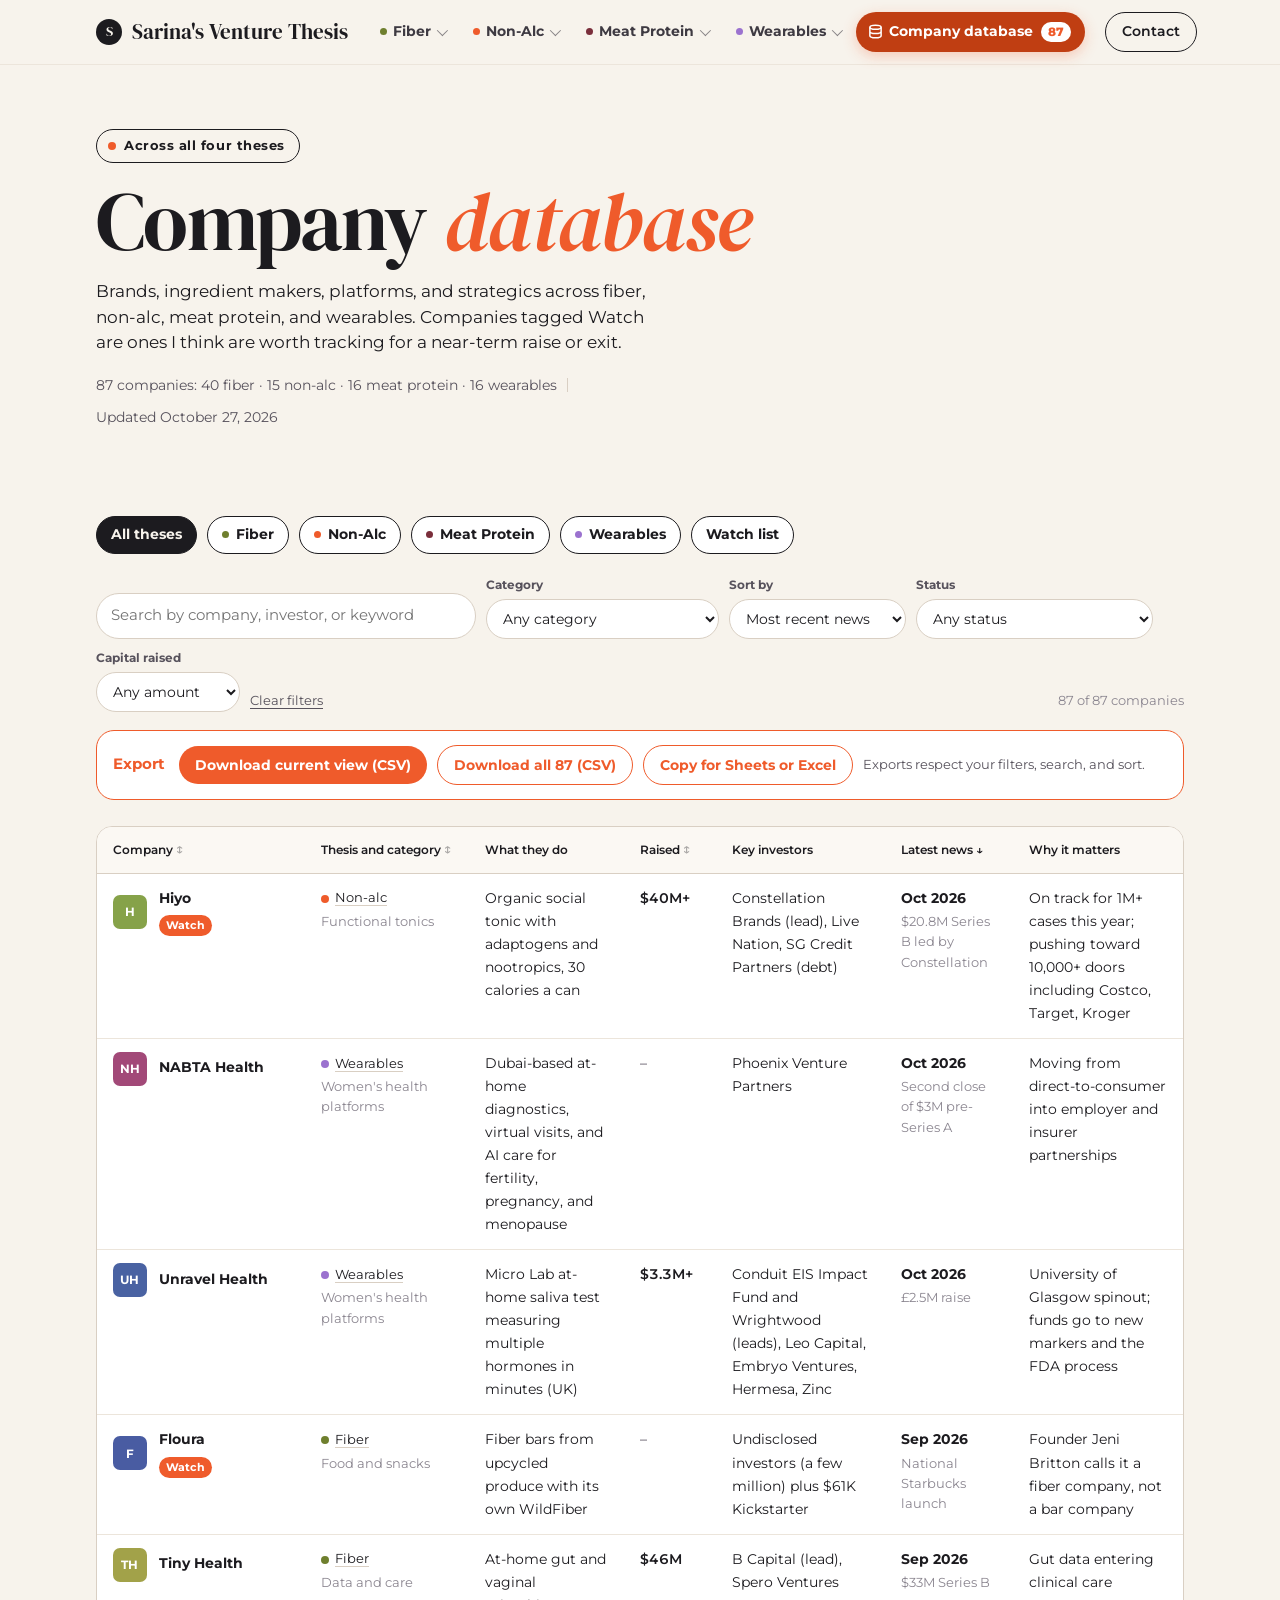
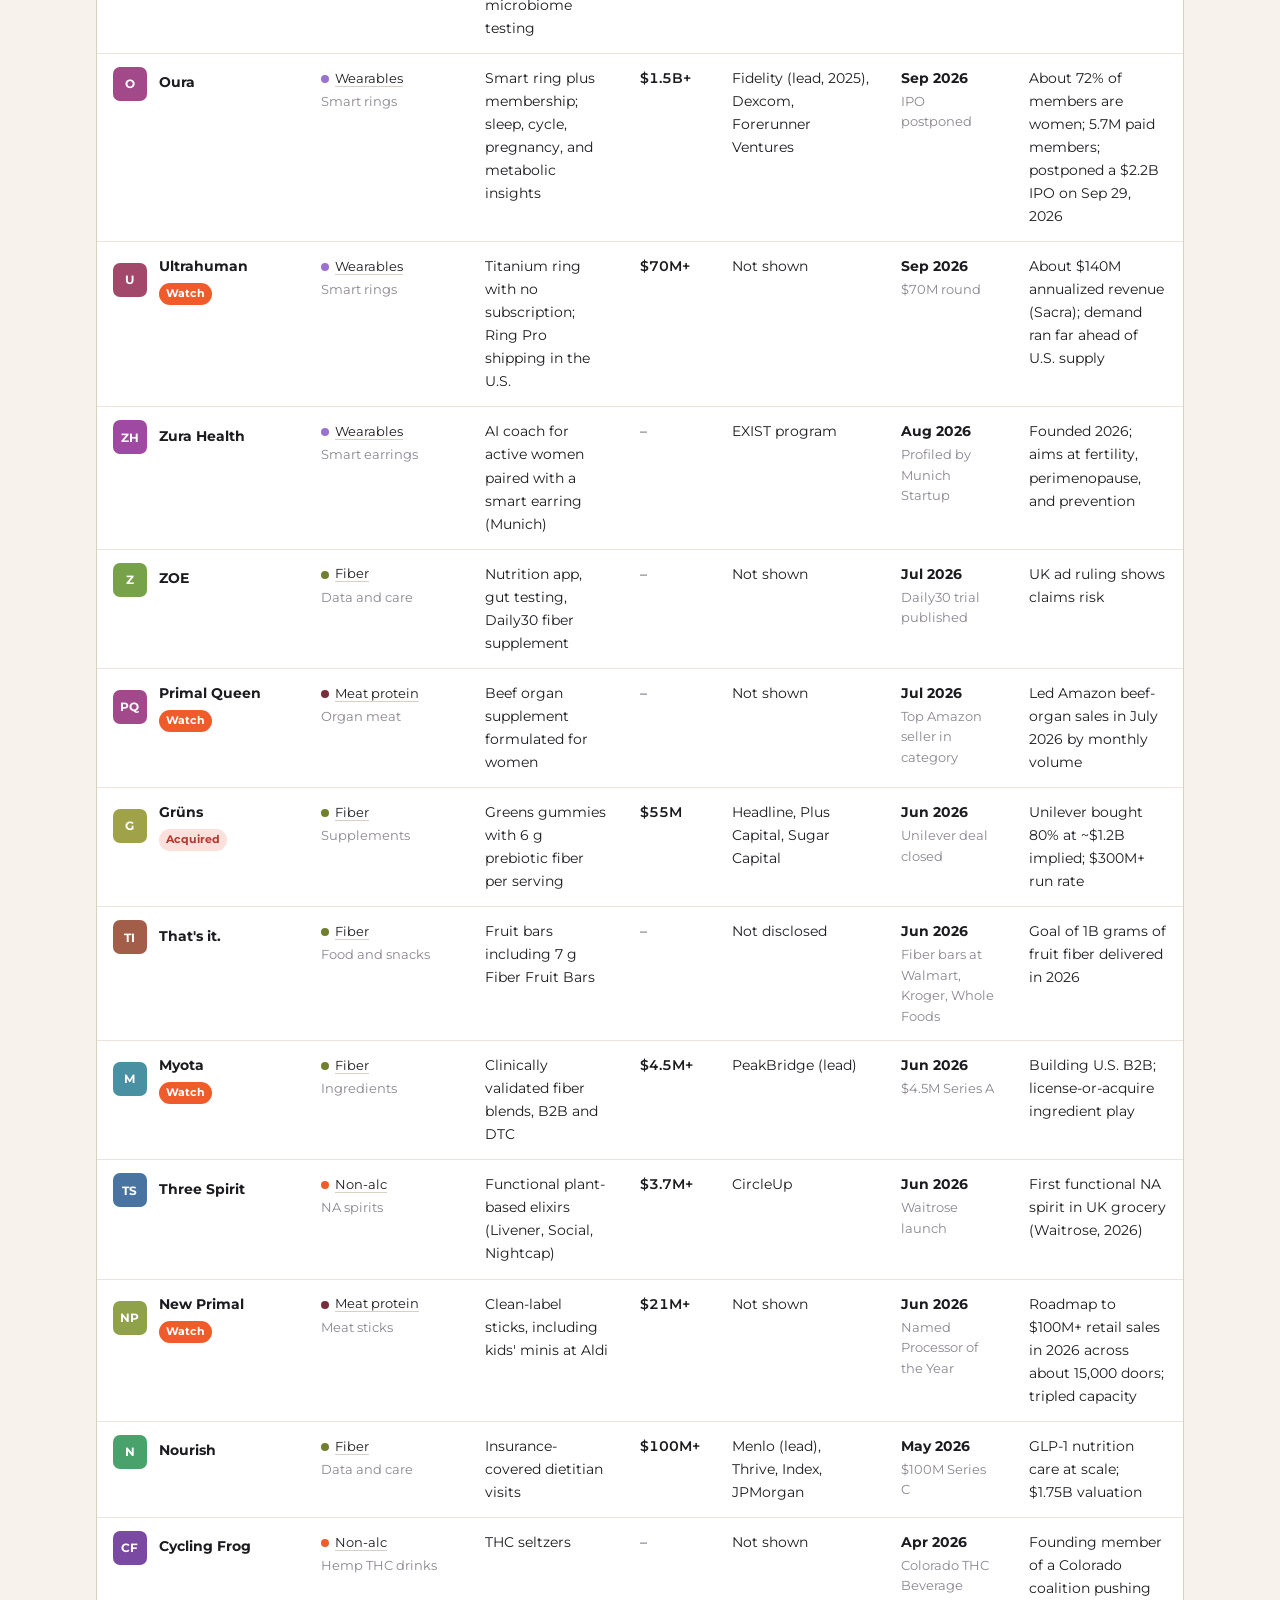
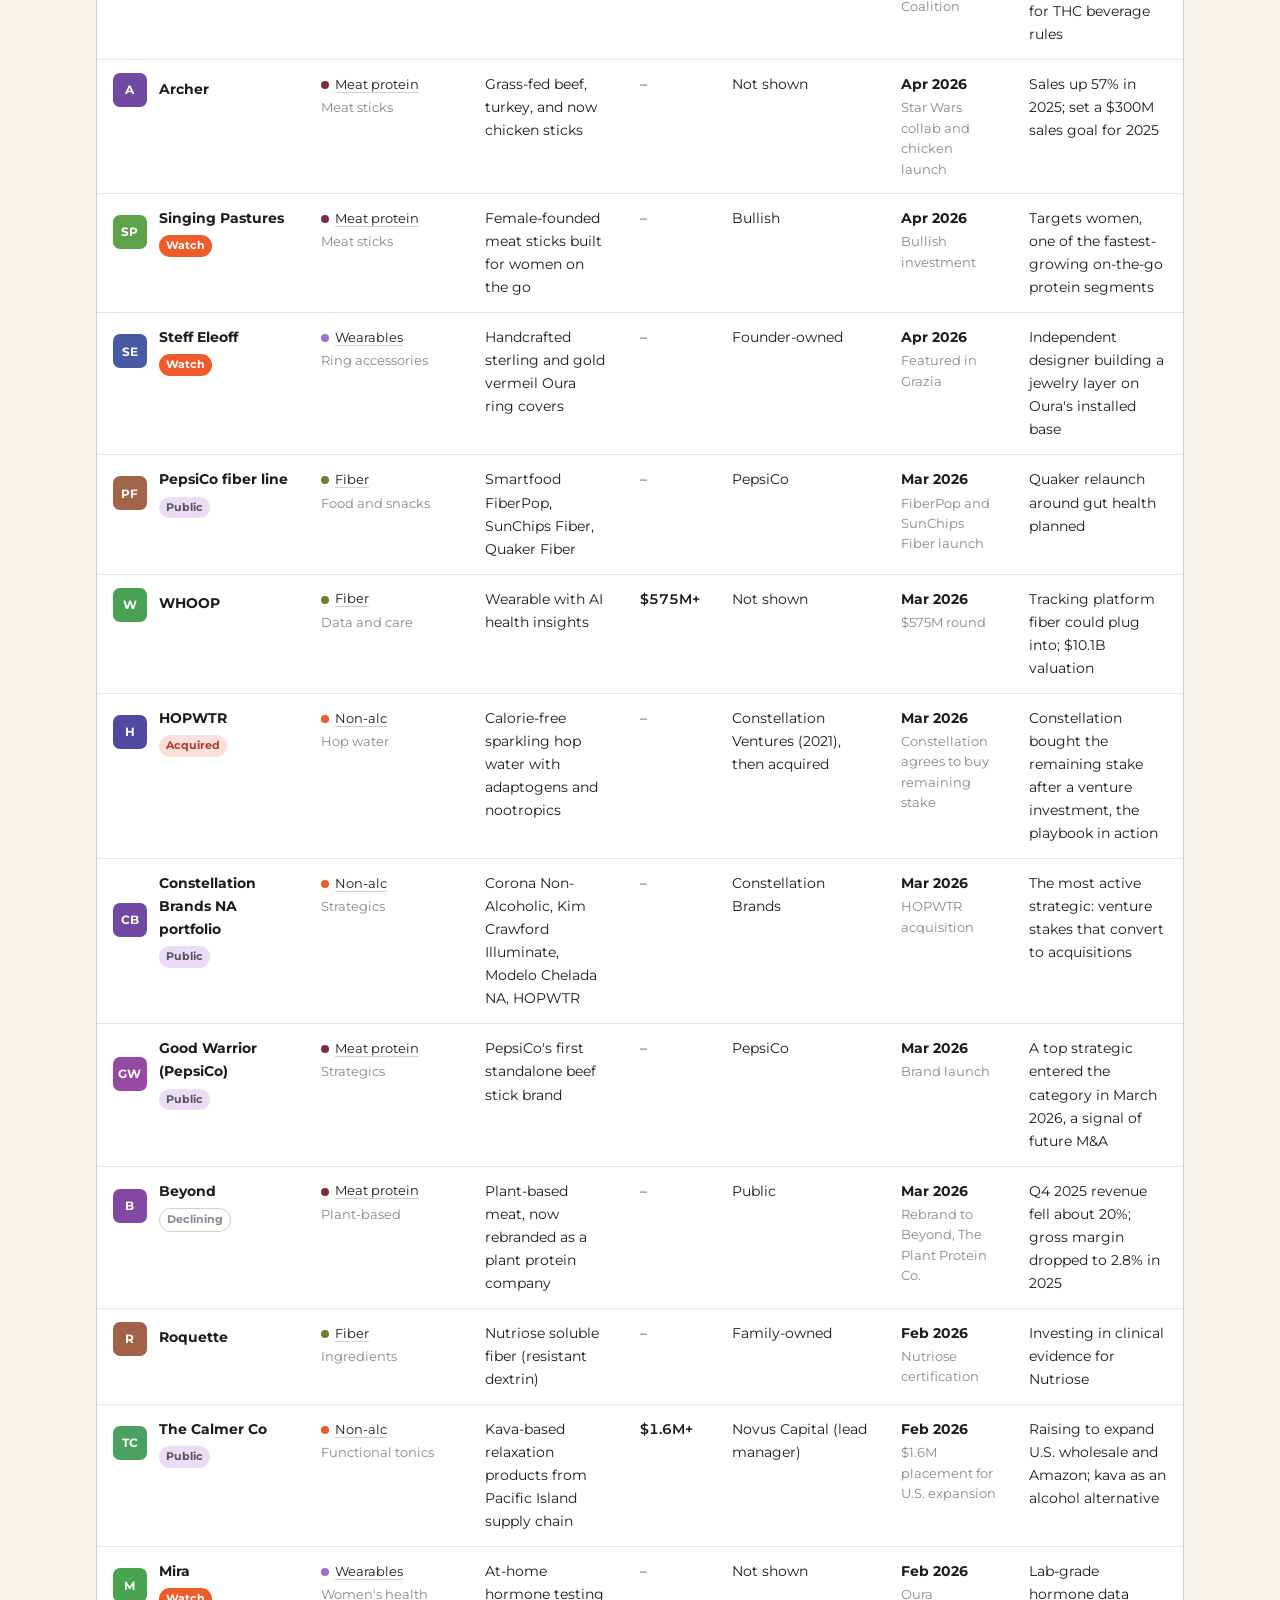
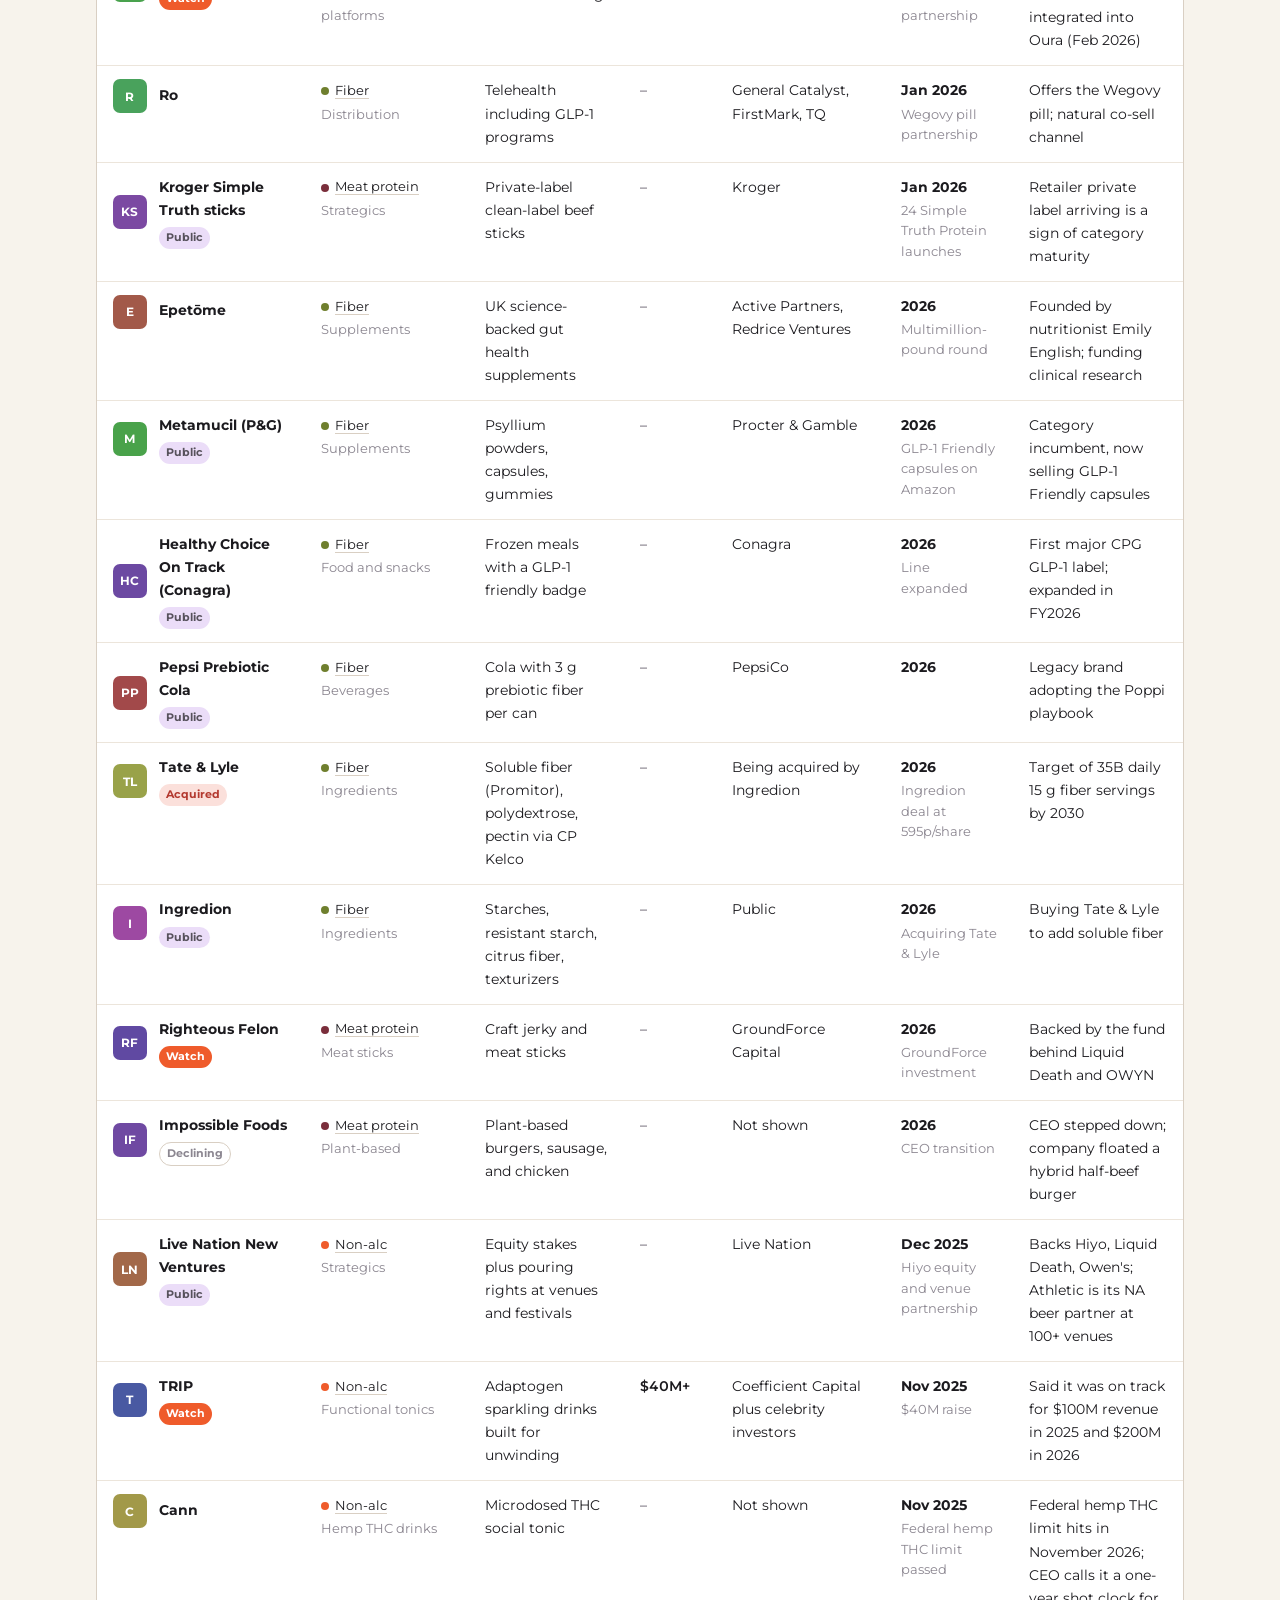
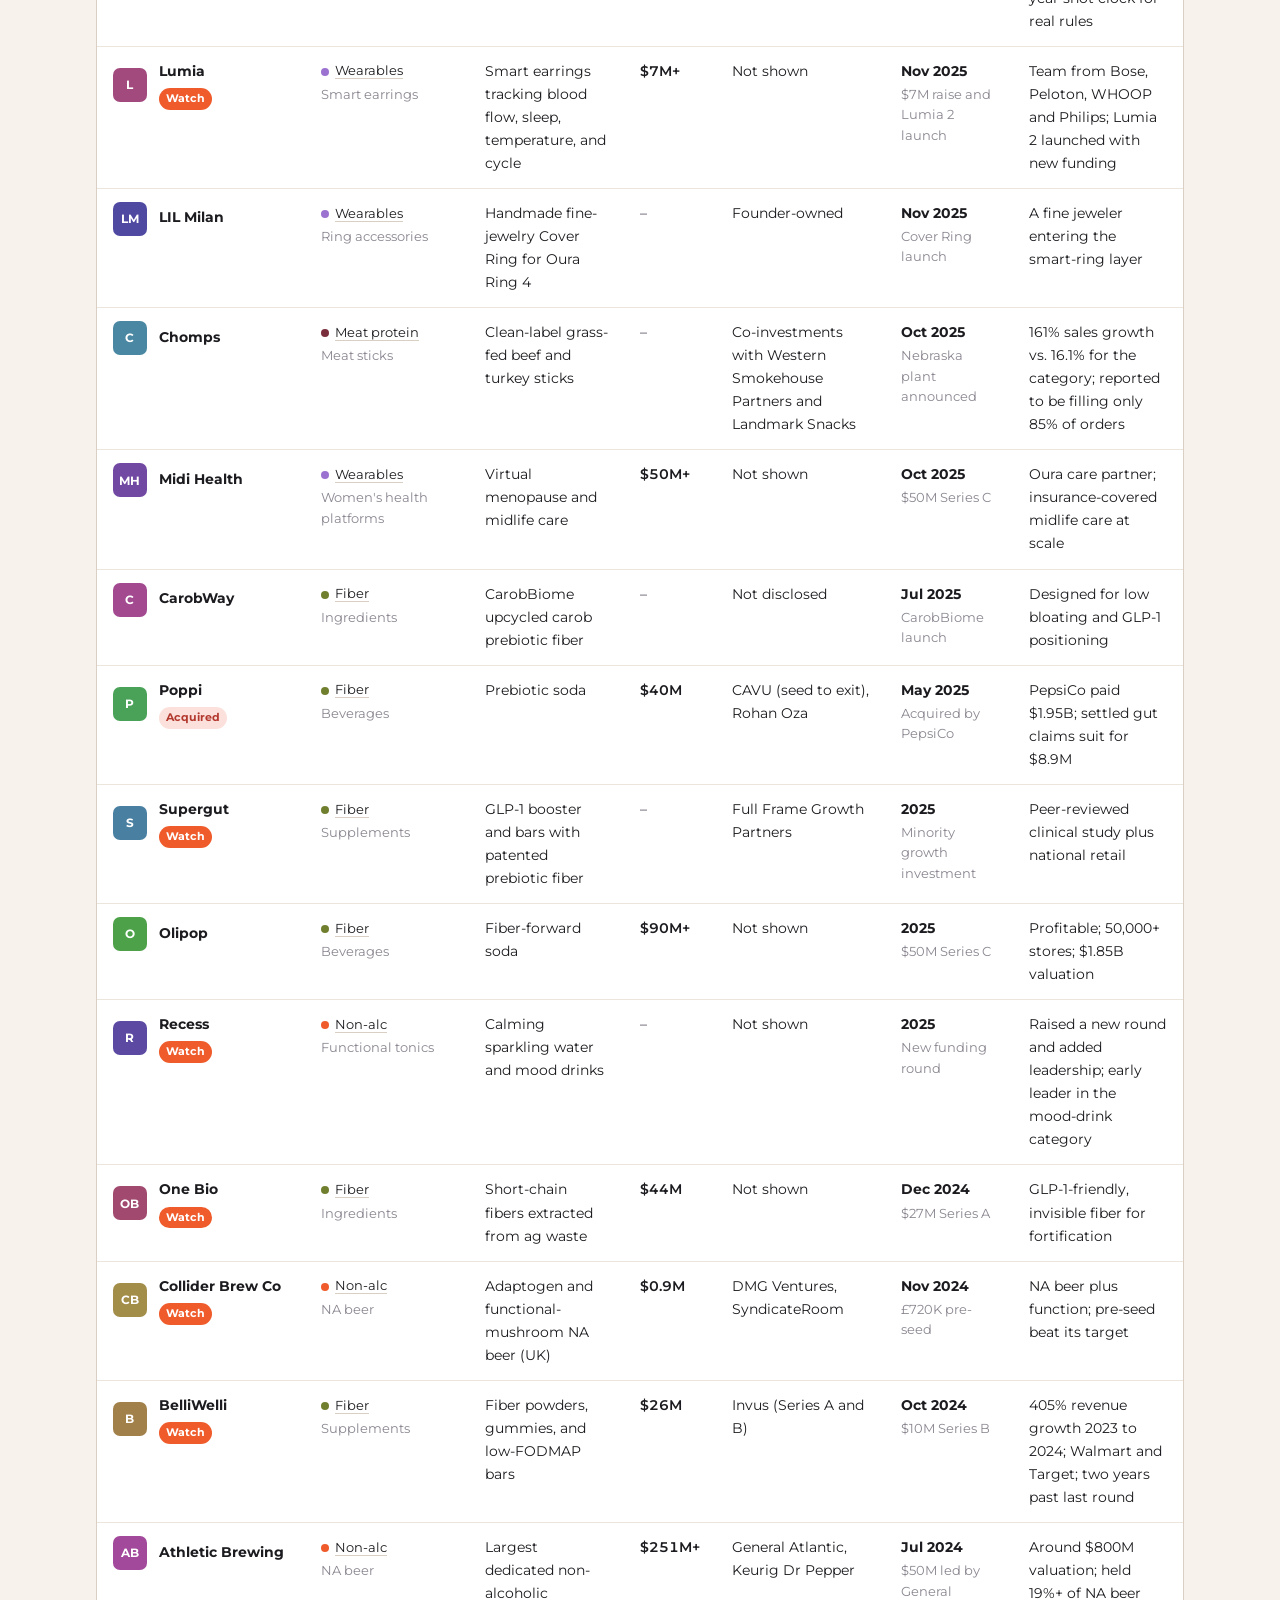
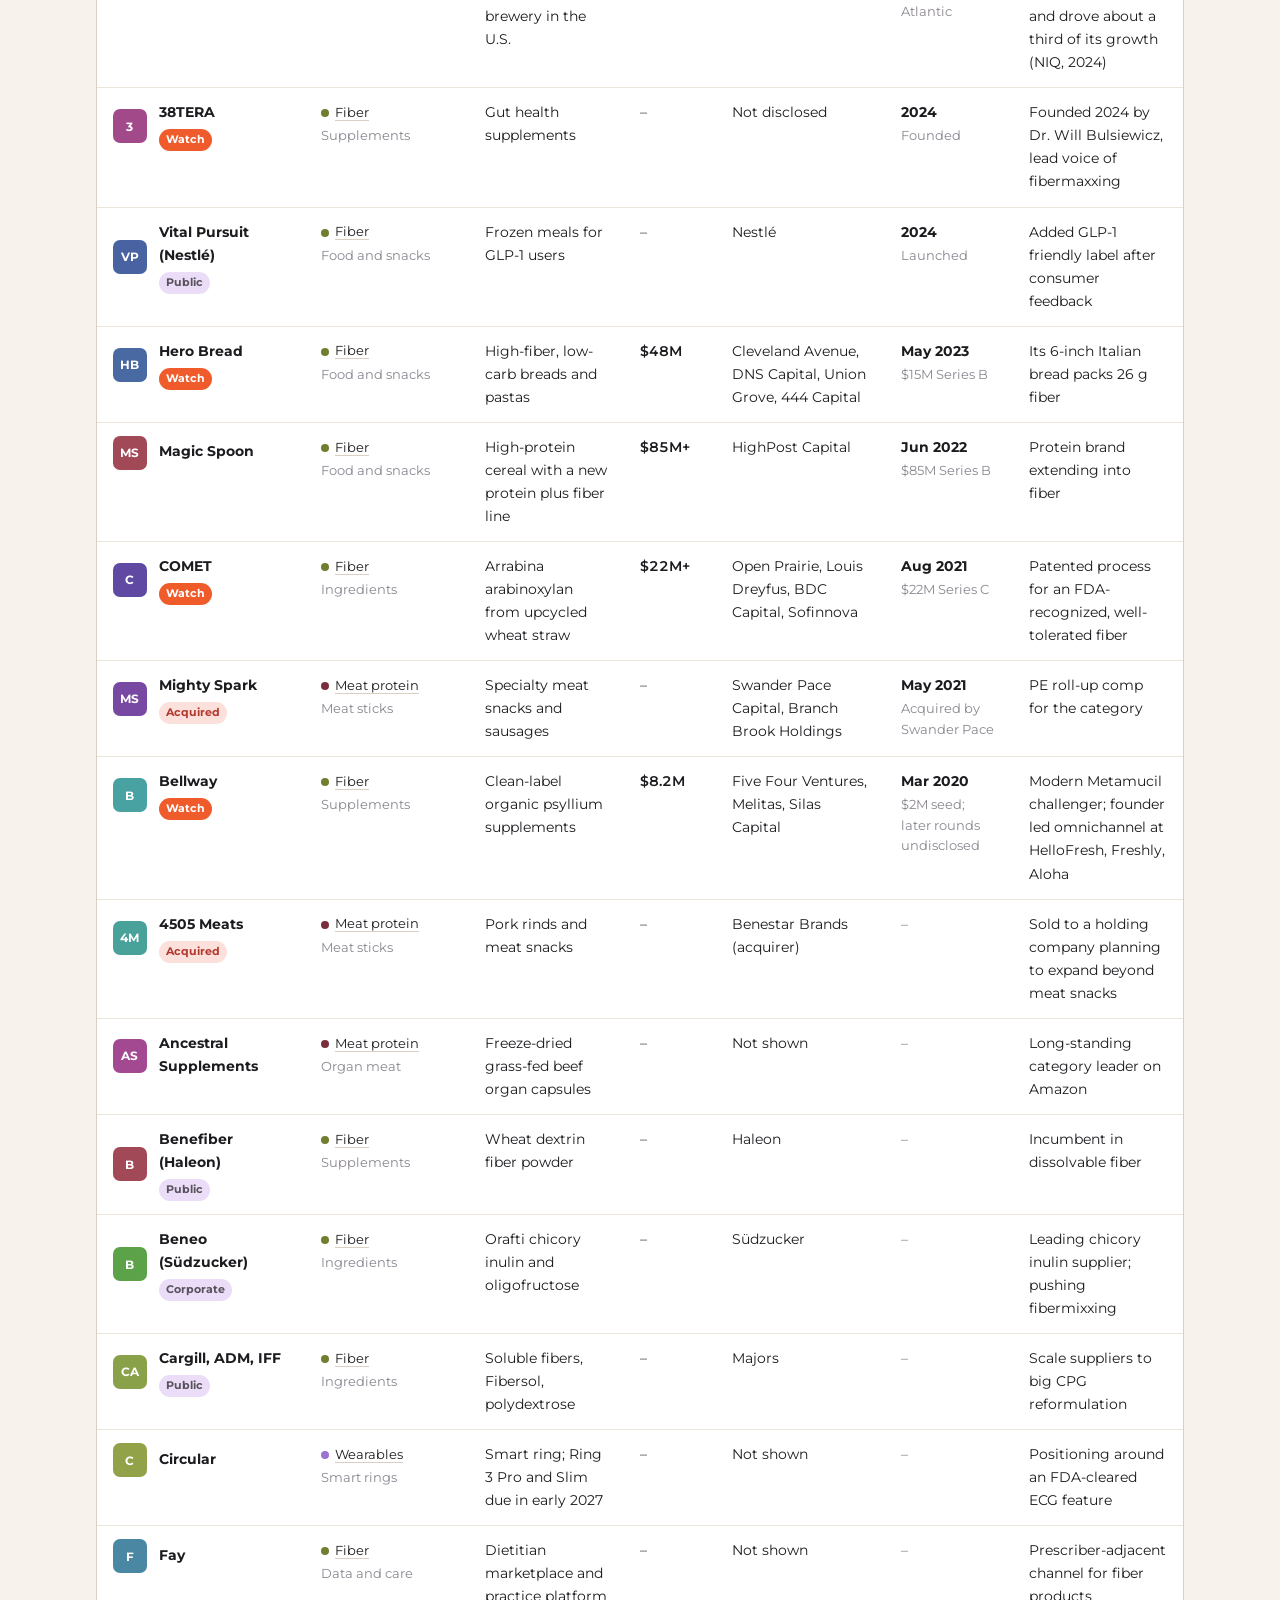
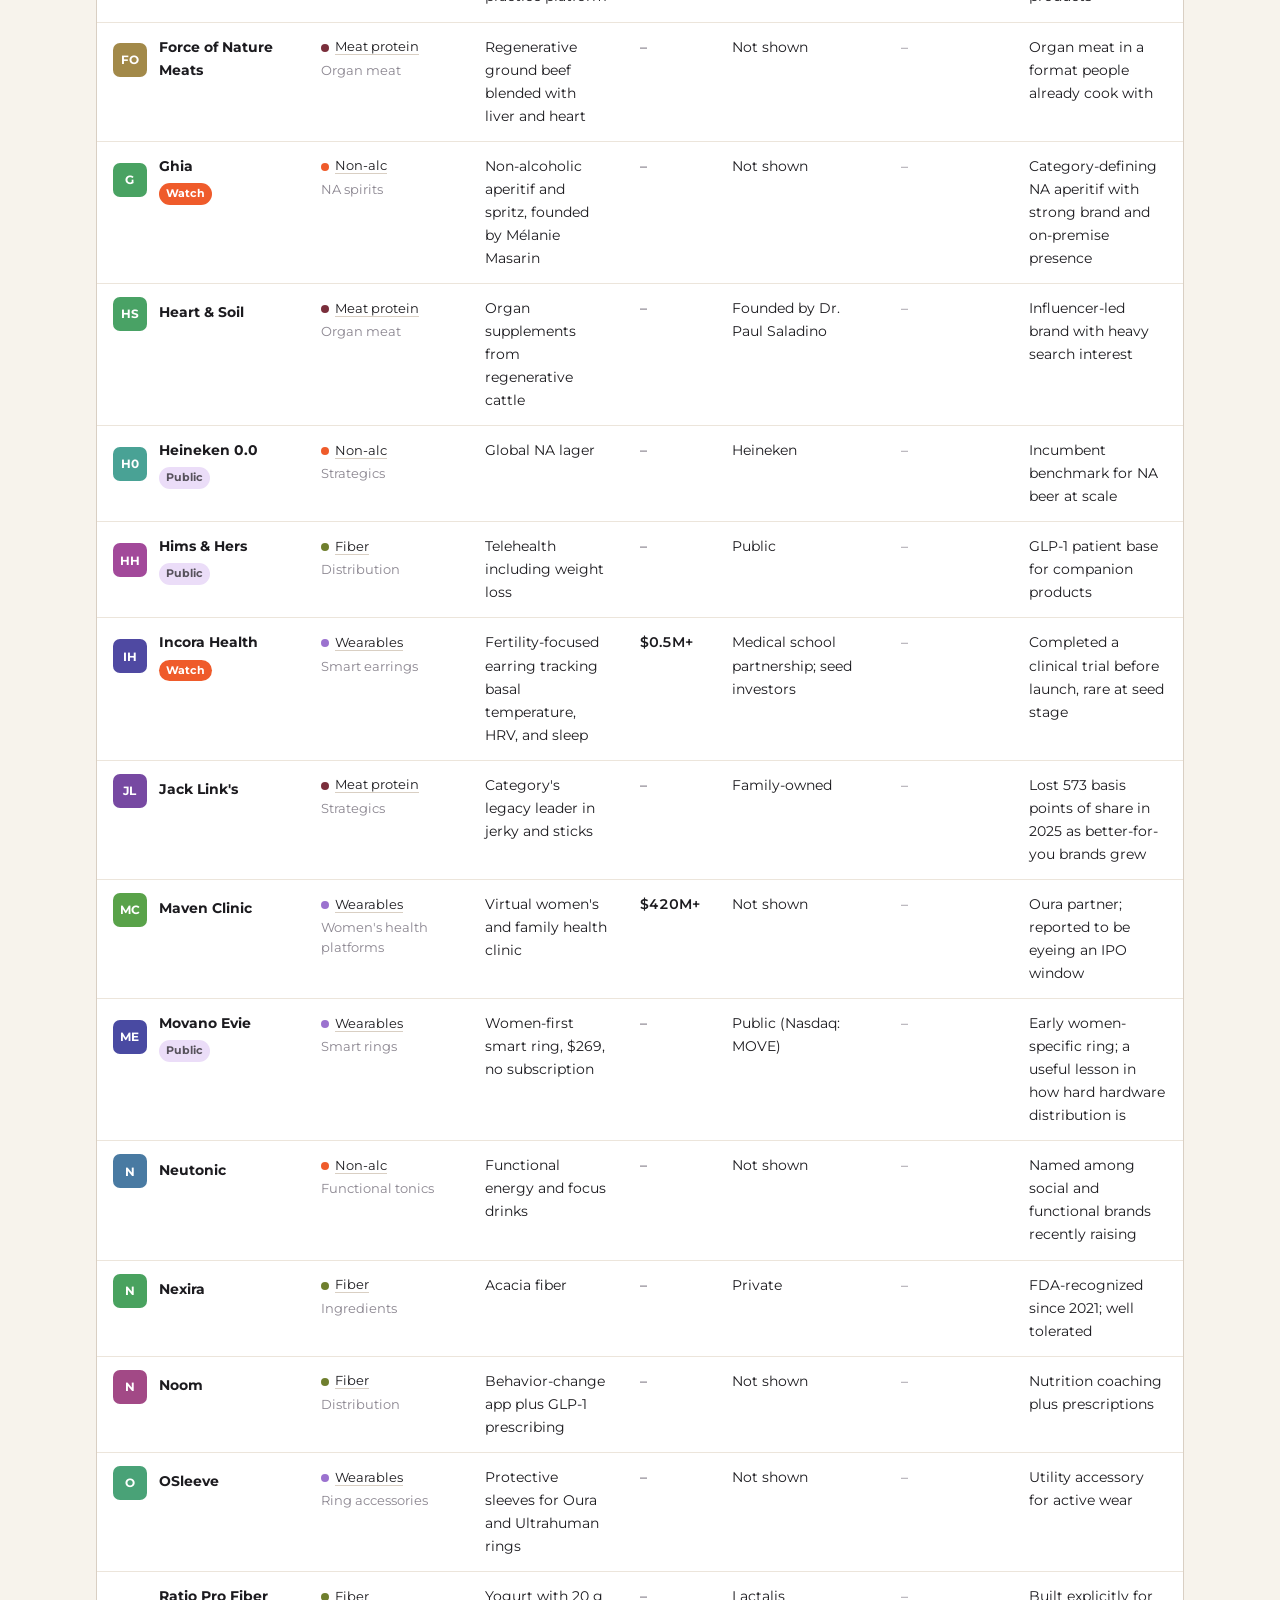
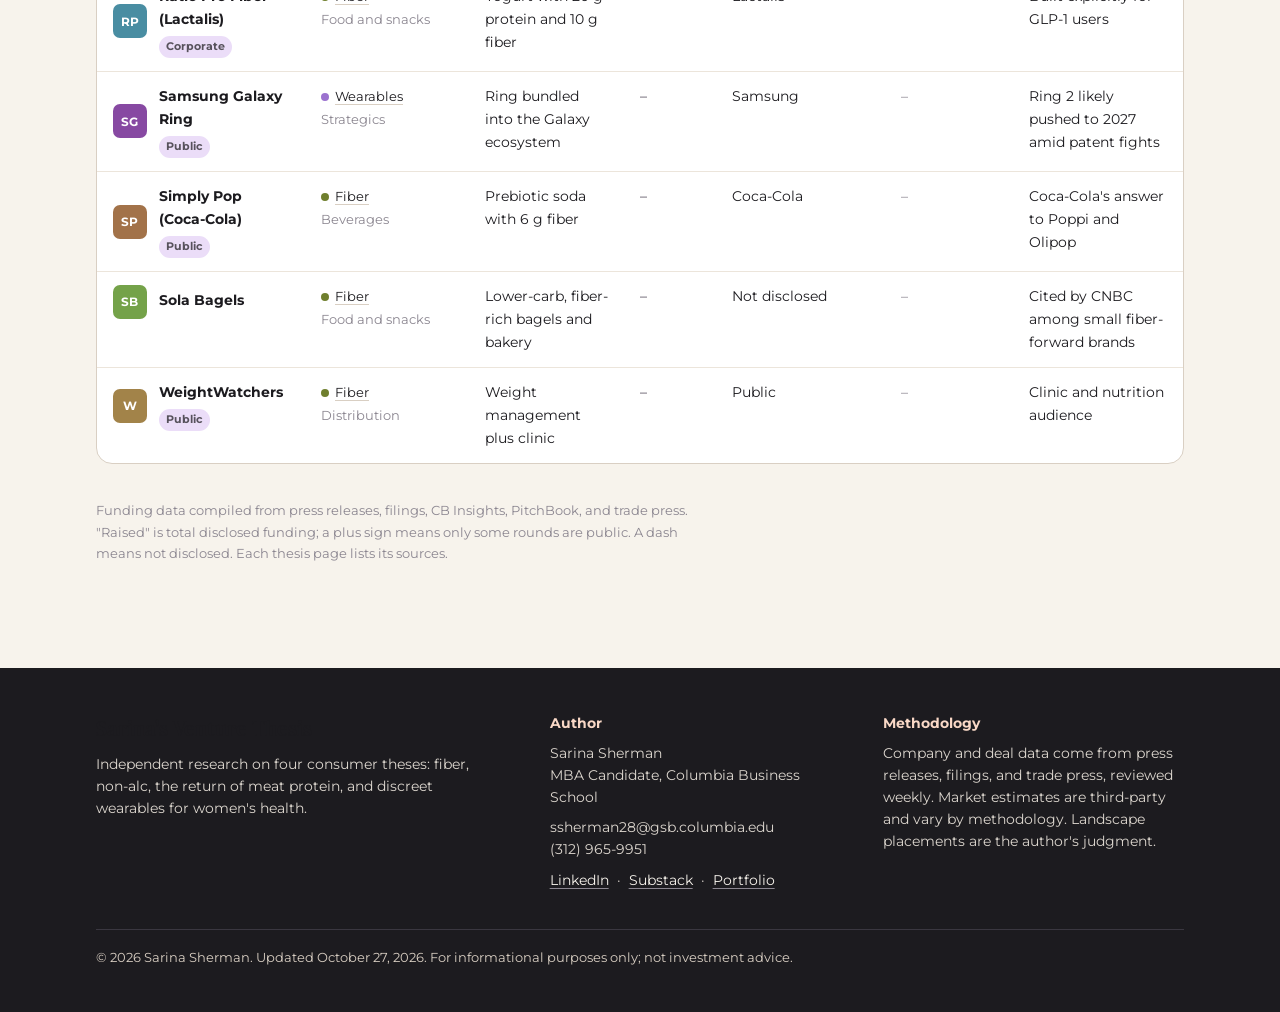
==== commit 74b88fea: "Add 2 deals: Unravel Health, NABTA Health Co-Authored-By: Claude Opus 5.5 <noreply@anthropic.com> Cl" ====
--- a/docs/companies.html
+++ b/docs/companies.html
@@ -15,11 +15,11 @@
 <nav class="bar" aria-label="Site">
   <div class="wrap">
     <a class="brand" href="./"><span class="mark">S</span><b>Sarina's Venture Thesis</b></a>
-    <ul class="nav"><li><a class="top" data-dd href="fiber.html"><i class="dot" style="background:#6F7F2E"></i>Fiber<i class="chev"></i></a><ul class="menu"><li><span class="mhead">Fiber thesis</span></li><li><a href="fiber.html#summary">The case in 60 seconds</a></li><li><a href="fiber.html#science">The science</a></li><li><a href="fiber.html#types">Fiber types</a></li><li><a href="fiber.html#rules">Regulation</a></li><li><a href="fiber.html#market">Market size</a></li><li><a href="fiber.html#outlook">Growth outlook</a></li><li><a href="fiber.html#deals">Deal flow</a></li><li><a href="fiber.html#landscape">Company landscape</a></li><li><a href="fiber.html#funds">Active investors</a></li><li><a href="fiber.html#strategics">Strategic activity</a></li><li><a href="fiber.html#voices">Notable voices</a></li><li><a href="fiber.html#thesis">Investment thesis</a></li><li><a href="fiber.html#risks">Key risks</a></li><li><a href="fiber.html#sources">Sources</a></li></ul></li><li><a class="top" data-dd href="non-alc.html"><i class="dot" style="background:#EF5B2B"></i>Non-Alc<i class="chev"></i></a><ul class="menu"><li><span class="mhead">Non-Alc thesis</span></li><li><a href="non-alc.html#summary">The case in 60 seconds</a></li><li><a href="non-alc.html#context">Why now</a></li><li><a href="non-alc.html#segments">Category map</a></li><li><a href="non-alc.html#rules">Regulation</a></li><li><a href="non-alc.html#outlook">Market and outlook</a></li><li><a href="non-alc.html#deals">Deal flow</a></li><li><a href="non-alc.html#landscape">Company landscape</a></li><li><a href="non-alc.html#funds">Active investors</a></li><li><a href="non-alc.html#strategics">Strategic activity</a></li><li><a href="non-alc.html#voices">Notable voices</a></li><li><a href="non-alc.html#thesis">Investment thesis</a></li><li><a href="non-alc.html#risks">Key risks</a></li><li><a href="non-alc.html#sources">Sources</a></li></ul></li><li><a class="top" data-dd href="meat-protein.html"><i class="dot" style="background:#7A2E3B"></i>Meat Protein<i class="chev"></i></a><ul class="menu"><li><span class="mhead">Meat Protein thesis</span></li><li><a href="meat-protein.html#summary">The case in 60 seconds</a></li><li><a href="meat-protein.html#context">Why now</a></li><li><a href="meat-protein.html#segments">Category map</a></li><li><a href="meat-protein.html#rules">Regulation</a></li><li><a href="meat-protein.html#outlook">Market and outlook</a></li><li><a href="meat-protein.html#deals">Deal flow</a></li><li><a href="meat-protein.html#landscape">Company landscape</a></li><li><a href="meat-protein.html#funds">Active investors</a></li><li><a href="meat-protein.html#strategics">Strategic activity</a></li><li><a href="meat-protein.html#voices">Notable voices</a></li><li><a href="meat-protein.html#thesis">Investment thesis</a></li><li><a href="meat-protein.html#risks">Key risks</a></li><li><a href="meat-protein.html#sources">Sources</a></li></ul></li><li><a class="top" data-dd href="wearables.html"><i class="dot" style="background:#9B72CF"></i>Wearables<i class="chev"></i></a><ul class="menu"><li><span class="mhead">Wearables thesis</span></li><li><a href="wearables.html#summary">The case in 60 seconds</a></li><li><a href="wearables.html#context">Why now</a></li><li><a href="wearables.html#segments">Category map</a></li><li><a href="wearables.html#rules">Regulation</a></li><li><a href="wearables.html#outlook">Market and outlook</a></li><li><a href="wearables.html#deals">Deal flow</a></li><li><a href="wearables.html#landscape">Company landscape</a></li><li><a href="wearables.html#funds">Active investors</a></li><li><a href="wearables.html#strategics">Strategic activity</a></li><li><a href="wearables.html#voices">Notable voices</a></li><li><a href="wearables.html#thesis">Investment thesis</a></li><li><a href="wearables.html#risks">Key risks</a></li><li><a href="wearables.html#sources">Sources</a></li></ul></li><li><a class="top dbtab" href="companies.html" aria-current="page"><svg viewBox="0 0 16 16" aria-hidden="true"><ellipse cx="8" cy="3.5" rx="6" ry="2.2" fill="none" stroke="currentColor" stroke-width="1.6"/><path d="M2 3.5v9c0 1.2 2.7 2.2 6 2.2s6-1 6-2.2v-9M2 8c0 1.2 2.7 2.2 6 2.2s6-1 6-2.2" fill="none" stroke="currentColor" stroke-width="1.6"/></svg>Company database<span class="cnt">85</span></a></li></ul>
+    <ul class="nav"><li><a class="top" data-dd href="fiber.html"><i class="dot" style="background:#6F7F2E"></i>Fiber<i class="chev"></i></a><ul class="menu"><li><span class="mhead">Fiber thesis</span></li><li><a href="fiber.html#summary">The case in 60 seconds</a></li><li><a href="fiber.html#science">The science</a></li><li><a href="fiber.html#types">Fiber types</a></li><li><a href="fiber.html#rules">Regulation</a></li><li><a href="fiber.html#market">Market size</a></li><li><a href="fiber.html#outlook">Growth outlook</a></li><li><a href="fiber.html#deals">Deal flow</a></li><li><a href="fiber.html#landscape">Company landscape</a></li><li><a href="fiber.html#funds">Active investors</a></li><li><a href="fiber.html#strategics">Strategic activity</a></li><li><a href="fiber.html#voices">Notable voices</a></li><li><a href="fiber.html#thesis">Investment thesis</a></li><li><a href="fiber.html#risks">Key risks</a></li><li><a href="fiber.html#sources">Sources</a></li></ul></li><li><a class="top" data-dd href="non-alc.html"><i class="dot" style="background:#EF5B2B"></i>Non-Alc<i class="chev"></i></a><ul class="menu"><li><span class="mhead">Non-Alc thesis</span></li><li><a href="non-alc.html#summary">The case in 60 seconds</a></li><li><a href="non-alc.html#context">Why now</a></li><li><a href="non-alc.html#segments">Category map</a></li><li><a href="non-alc.html#rules">Regulation</a></li><li><a href="non-alc.html#outlook">Market and outlook</a></li><li><a href="non-alc.html#deals">Deal flow</a></li><li><a href="non-alc.html#landscape">Company landscape</a></li><li><a href="non-alc.html#funds">Active investors</a></li><li><a href="non-alc.html#strategics">Strategic activity</a></li><li><a href="non-alc.html#voices">Notable voices</a></li><li><a href="non-alc.html#thesis">Investment thesis</a></li><li><a href="non-alc.html#risks">Key risks</a></li><li><a href="non-alc.html#sources">Sources</a></li></ul></li><li><a class="top" data-dd href="meat-protein.html"><i class="dot" style="background:#7A2E3B"></i>Meat Protein<i class="chev"></i></a><ul class="menu"><li><span class="mhead">Meat Protein thesis</span></li><li><a href="meat-protein.html#summary">The case in 60 seconds</a></li><li><a href="meat-protein.html#context">Why now</a></li><li><a href="meat-protein.html#segments">Category map</a></li><li><a href="meat-protein.html#rules">Regulation</a></li><li><a href="meat-protein.html#outlook">Market and outlook</a></li><li><a href="meat-protein.html#deals">Deal flow</a></li><li><a href="meat-protein.html#landscape">Company landscape</a></li><li><a href="meat-protein.html#funds">Active investors</a></li><li><a href="meat-protein.html#strategics">Strategic activity</a></li><li><a href="meat-protein.html#voices">Notable voices</a></li><li><a href="meat-protein.html#thesis">Investment thesis</a></li><li><a href="meat-protein.html#risks">Key risks</a></li><li><a href="meat-protein.html#sources">Sources</a></li></ul></li><li><a class="top" data-dd href="wearables.html"><i class="dot" style="background:#9B72CF"></i>Wearables<i class="chev"></i></a><ul class="menu"><li><span class="mhead">Wearables thesis</span></li><li><a href="wearables.html#summary">The case in 60 seconds</a></li><li><a href="wearables.html#context">Why now</a></li><li><a href="wearables.html#segments">Category map</a></li><li><a href="wearables.html#rules">Regulation</a></li><li><a href="wearables.html#outlook">Market and outlook</a></li><li><a href="wearables.html#deals">Deal flow</a></li><li><a href="wearables.html#landscape">Company landscape</a></li><li><a href="wearables.html#funds">Active investors</a></li><li><a href="wearables.html#strategics">Strategic activity</a></li><li><a href="wearables.html#voices">Notable voices</a></li><li><a href="wearables.html#thesis">Investment thesis</a></li><li><a href="wearables.html#risks">Key risks</a></li><li><a href="wearables.html#sources">Sources</a></li></ul></li><li><a class="top dbtab" href="companies.html" aria-current="page"><svg viewBox="0 0 16 16" aria-hidden="true"><ellipse cx="8" cy="3.5" rx="6" ry="2.2" fill="none" stroke="currentColor" stroke-width="1.6"/><path d="M2 3.5v9c0 1.2 2.7 2.2 6 2.2s6-1 6-2.2v-9M2 8c0 1.2 2.7 2.2 6 2.2s6-1 6-2.2" fill="none" stroke="currentColor" stroke-width="1.6"/></svg>Company database<span class="cnt">87</span></a></li></ul>
     <a class="navcta" href="./#about">Contact</a>
     <button class="navtoggle" id="navToggle" aria-expanded="false" aria-controls="mpanel">Menu</button>
   </div>
-  <div class="wrap mpanel" id="mpanel" hidden><a href="./">Home</a><details><summary><i class="dot" style="background:#6F7F2E"></i>Fiber</summary><a href="fiber.html">Overview</a><a href="fiber.html#summary">The case in 60 seconds</a><a href="fiber.html#science">The science</a><a href="fiber.html#types">Fiber types</a><a href="fiber.html#rules">Regulation</a><a href="fiber.html#market">Market size</a><a href="fiber.html#outlook">Growth outlook</a><a href="fiber.html#deals">Deal flow</a><a href="fiber.html#landscape">Company landscape</a><a href="fiber.html#funds">Active investors</a><a href="fiber.html#strategics">Strategic activity</a><a href="fiber.html#voices">Notable voices</a><a href="fiber.html#thesis">Investment thesis</a><a href="fiber.html#risks">Key risks</a><a href="fiber.html#sources">Sources</a></details><details><summary><i class="dot" style="background:#EF5B2B"></i>Non-Alc</summary><a href="non-alc.html">Overview</a><a href="non-alc.html#summary">The case in 60 seconds</a><a href="non-alc.html#context">Why now</a><a href="non-alc.html#segments">Category map</a><a href="non-alc.html#rules">Regulation</a><a href="non-alc.html#outlook">Market and outlook</a><a href="non-alc.html#deals">Deal flow</a><a href="non-alc.html#landscape">Company landscape</a><a href="non-alc.html#funds">Active investors</a><a href="non-alc.html#strategics">Strategic activity</a><a href="non-alc.html#voices">Notable voices</a><a href="non-alc.html#thesis">Investment thesis</a><a href="non-alc.html#risks">Key risks</a><a href="non-alc.html#sources">Sources</a></details><details><summary><i class="dot" style="background:#7A2E3B"></i>Meat Protein</summary><a href="meat-protein.html">Overview</a><a href="meat-protein.html#summary">The case in 60 seconds</a><a href="meat-protein.html#context">Why now</a><a href="meat-protein.html#segments">Category map</a><a href="meat-protein.html#rules">Regulation</a><a href="meat-protein.html#outlook">Market and outlook</a><a href="meat-protein.html#deals">Deal flow</a><a href="meat-protein.html#landscape">Company landscape</a><a href="meat-protein.html#funds">Active investors</a><a href="meat-protein.html#strategics">Strategic activity</a><a href="meat-protein.html#voices">Notable voices</a><a href="meat-protein.html#thesis">Investment thesis</a><a href="meat-protein.html#risks">Key risks</a><a href="meat-protein.html#sources">Sources</a></details><details><summary><i class="dot" style="background:#9B72CF"></i>Wearables</summary><a href="wearables.html">Overview</a><a href="wearables.html#summary">The case in 60 seconds</a><a href="wearables.html#context">Why now</a><a href="wearables.html#segments">Category map</a><a href="wearables.html#rules">Regulation</a><a href="wearables.html#outlook">Market and outlook</a><a href="wearables.html#deals">Deal flow</a><a href="wearables.html#landscape">Company landscape</a><a href="wearables.html#funds">Active investors</a><a href="wearables.html#strategics">Strategic activity</a><a href="wearables.html#voices">Notable voices</a><a href="wearables.html#thesis">Investment thesis</a><a href="wearables.html#risks">Key risks</a><a href="wearables.html#sources">Sources</a></details><a class="mdb" href="companies.html">Company database (85 companies)</a><a href="./#about">Contact</a></div>
+  <div class="wrap mpanel" id="mpanel" hidden><a href="./">Home</a><details><summary><i class="dot" style="background:#6F7F2E"></i>Fiber</summary><a href="fiber.html">Overview</a><a href="fiber.html#summary">The case in 60 seconds</a><a href="fiber.html#science">The science</a><a href="fiber.html#types">Fiber types</a><a href="fiber.html#rules">Regulation</a><a href="fiber.html#market">Market size</a><a href="fiber.html#outlook">Growth outlook</a><a href="fiber.html#deals">Deal flow</a><a href="fiber.html#landscape">Company landscape</a><a href="fiber.html#funds">Active investors</a><a href="fiber.html#strategics">Strategic activity</a><a href="fiber.html#voices">Notable voices</a><a href="fiber.html#thesis">Investment thesis</a><a href="fiber.html#risks">Key risks</a><a href="fiber.html#sources">Sources</a></details><details><summary><i class="dot" style="background:#EF5B2B"></i>Non-Alc</summary><a href="non-alc.html">Overview</a><a href="non-alc.html#summary">The case in 60 seconds</a><a href="non-alc.html#context">Why now</a><a href="non-alc.html#segments">Category map</a><a href="non-alc.html#rules">Regulation</a><a href="non-alc.html#outlook">Market and outlook</a><a href="non-alc.html#deals">Deal flow</a><a href="non-alc.html#landscape">Company landscape</a><a href="non-alc.html#funds">Active investors</a><a href="non-alc.html#strategics">Strategic activity</a><a href="non-alc.html#voices">Notable voices</a><a href="non-alc.html#thesis">Investment thesis</a><a href="non-alc.html#risks">Key risks</a><a href="non-alc.html#sources">Sources</a></details><details><summary><i class="dot" style="background:#7A2E3B"></i>Meat Protein</summary><a href="meat-protein.html">Overview</a><a href="meat-protein.html#summary">The case in 60 seconds</a><a href="meat-protein.html#context">Why now</a><a href="meat-protein.html#segments">Category map</a><a href="meat-protein.html#rules">Regulation</a><a href="meat-protein.html#outlook">Market and outlook</a><a href="meat-protein.html#deals">Deal flow</a><a href="meat-protein.html#landscape">Company landscape</a><a href="meat-protein.html#funds">Active investors</a><a href="meat-protein.html#strategics">Strategic activity</a><a href="meat-protein.html#voices">Notable voices</a><a href="meat-protein.html#thesis">Investment thesis</a><a href="meat-protein.html#risks">Key risks</a><a href="meat-protein.html#sources">Sources</a></details><details><summary><i class="dot" style="background:#9B72CF"></i>Wearables</summary><a href="wearables.html">Overview</a><a href="wearables.html#summary">The case in 60 seconds</a><a href="wearables.html#context">Why now</a><a href="wearables.html#segments">Category map</a><a href="wearables.html#rules">Regulation</a><a href="wearables.html#outlook">Market and outlook</a><a href="wearables.html#deals">Deal flow</a><a href="wearables.html#landscape">Company landscape</a><a href="wearables.html#funds">Active investors</a><a href="wearables.html#strategics">Strategic activity</a><a href="wearables.html#voices">Notable voices</a><a href="wearables.html#thesis">Investment thesis</a><a href="wearables.html#risks">Key risks</a><a href="wearables.html#sources">Sources</a></details><a class="mdb" href="companies.html">Company database (87 companies)</a><a href="./#about">Contact</a></div>
 </nav>
 <main id="top">
 <div class="wrap">
@@ -28,7 +28,7 @@
     <span class="eyebrow"><i></i>Across all four theses</span>
     <h1>Company <em>database</em></h1>
     <p class="sub">Brands, ingredient makers, platforms, and strategics across fiber, non-alc, meat protein, and wearables. Companies tagged Watch are ones I think are worth tracking for a near-term raise or exit.</p>
-    <p class="meta"><span>85 companies: 40 fiber &middot; 15 non-alc &middot; 16 meat protein &middot; 14 wearables</span><span class="sep"></span><span>Updated October 12, 2026</span></p>
+    <p class="meta"><span>87 companies: 40 fiber &middot; 15 non-alc &middot; 16 meat protein &middot; 16 wearables</span><span class="sep"></span><span>Updated October 27, 2026</span></p>
   </div>
 </header>
 </div>
@@ -48,7 +48,7 @@
   <div class="exportbar" role="group" aria-label="Export the database">
     <strong>Export</strong>
     <button class="xbtn" id="xView" type="button">Download current view (CSV)</button>
-    <button class="xbtn alt" id="xAll" type="button">Download all 85 (CSV)</button>
+    <button class="xbtn alt" id="xAll" type="button">Download all 87 (CSV)</button>
     <button class="xbtn alt" id="xCopy" type="button">Copy for Sheets or Excel</button>
     <span class="xmsg" id="xmsg" aria-live="polite">Exports respect your filters, search, and sort.</span>
   </div>
@@ -69,7 +69,7 @@
     <div><p><strong style="color:#F9D8C6">Author</strong></p><p>Sarina Sherman<br>MBA Candidate, Columbia Business School</p><p>ssherman28@gsb.columbia.edu<br>(312) 965-9951</p><p><a href="https://www.linkedin.com/in/sarina-sherman/" target="_blank" rel="noopener">LinkedIn</a> &nbsp;&middot;&nbsp; <a href="https://substack.com/@sarinasherman" target="_blank" rel="noopener">Substack</a> &nbsp;&middot;&nbsp; <a href="https://sarina-sherman-6.github.io/CBS-MBA-AI-Portfolio/" target="_blank" rel="noopener">Portfolio</a></p></div>
     <div><p><strong style="color:#F9D8C6">Methodology</strong></p><p>Company and deal data come from press releases, filings, and trade press, reviewed weekly. Market estimates are third-party and vary by methodology. Landscape placements are the author's judgment.</p></div>
   </div>
-  <div class="fine">&copy; 2026 Sarina Sherman. Updated October 12, 2026. For informational purposes only; not investment advice.</div>
+  <div class="fine">&copy; 2026 Sarina Sherman. Updated October 27, 2026. For informational purposes only; not investment advice.</div>
 </div></footer>
 <script src="assets/companies.js"></script><script>window.CHARTS=[];</script><script src="assets/site.js"></script>
 </body>
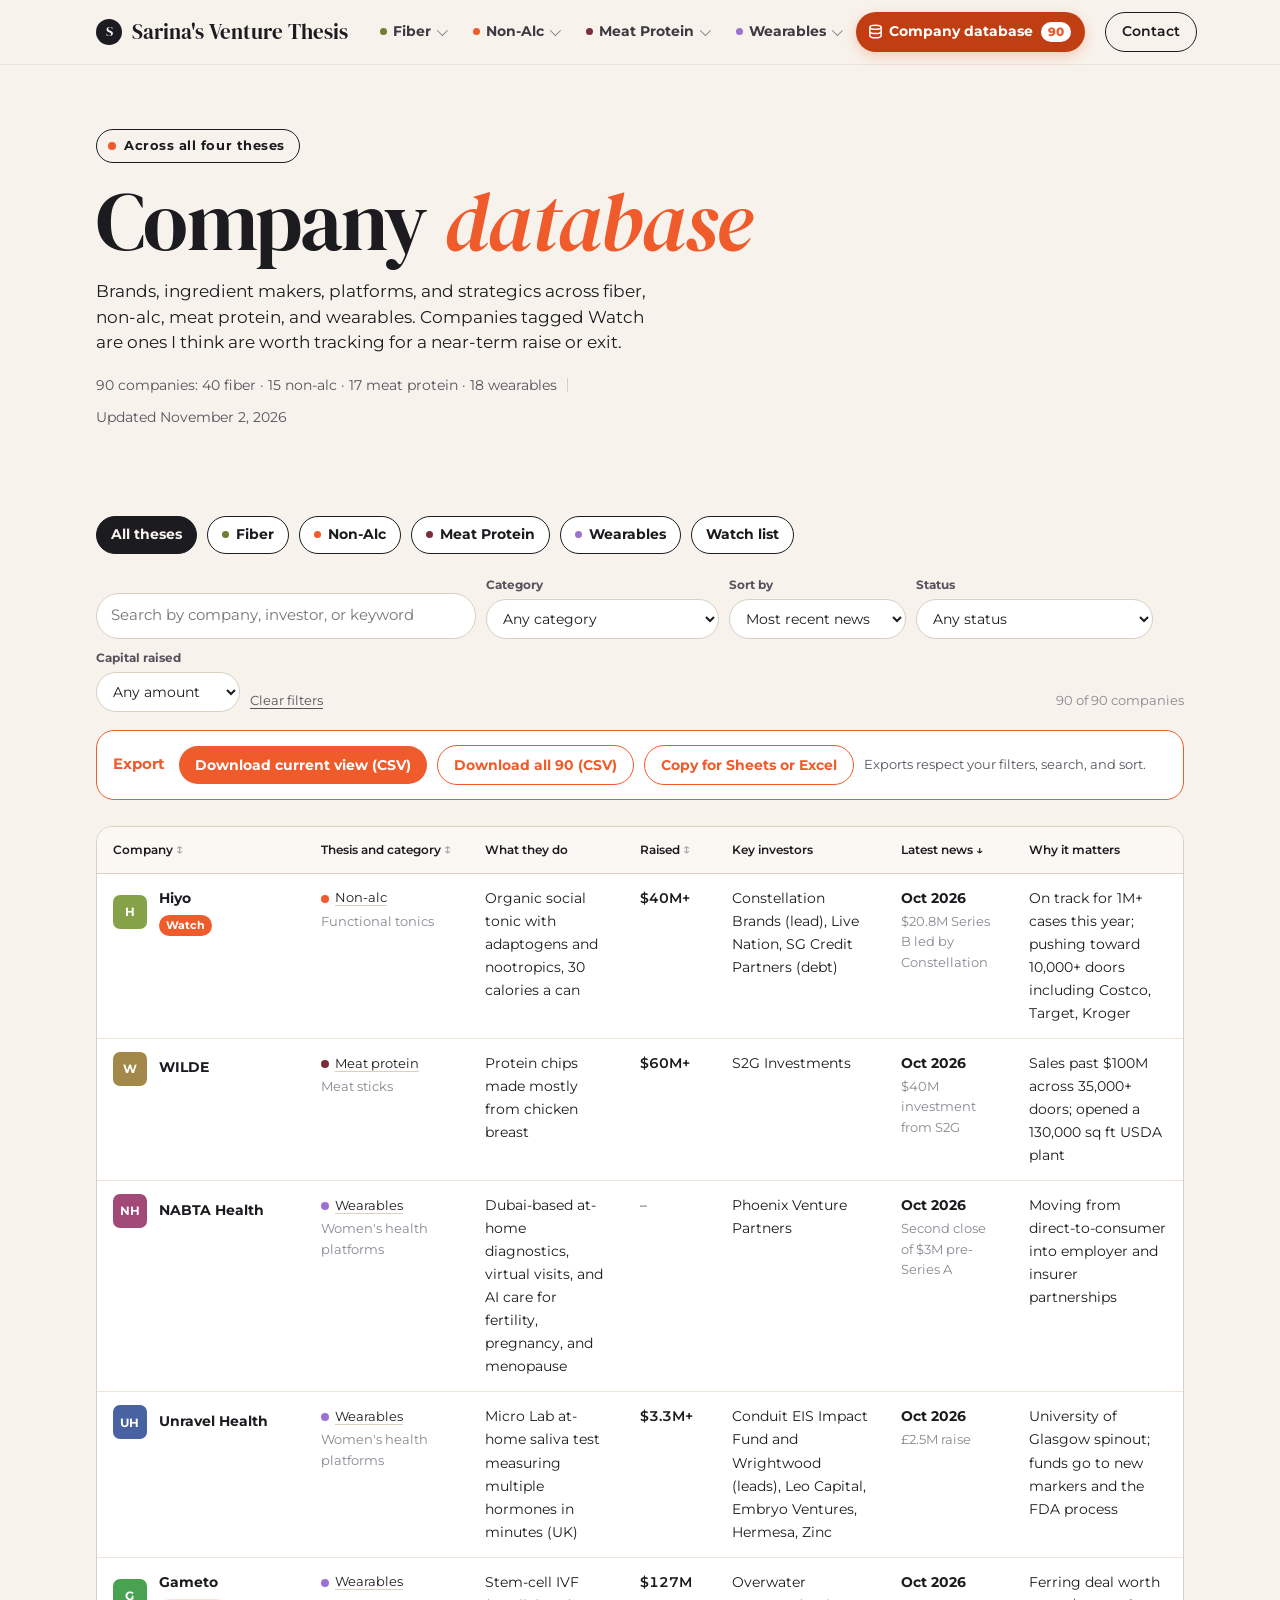
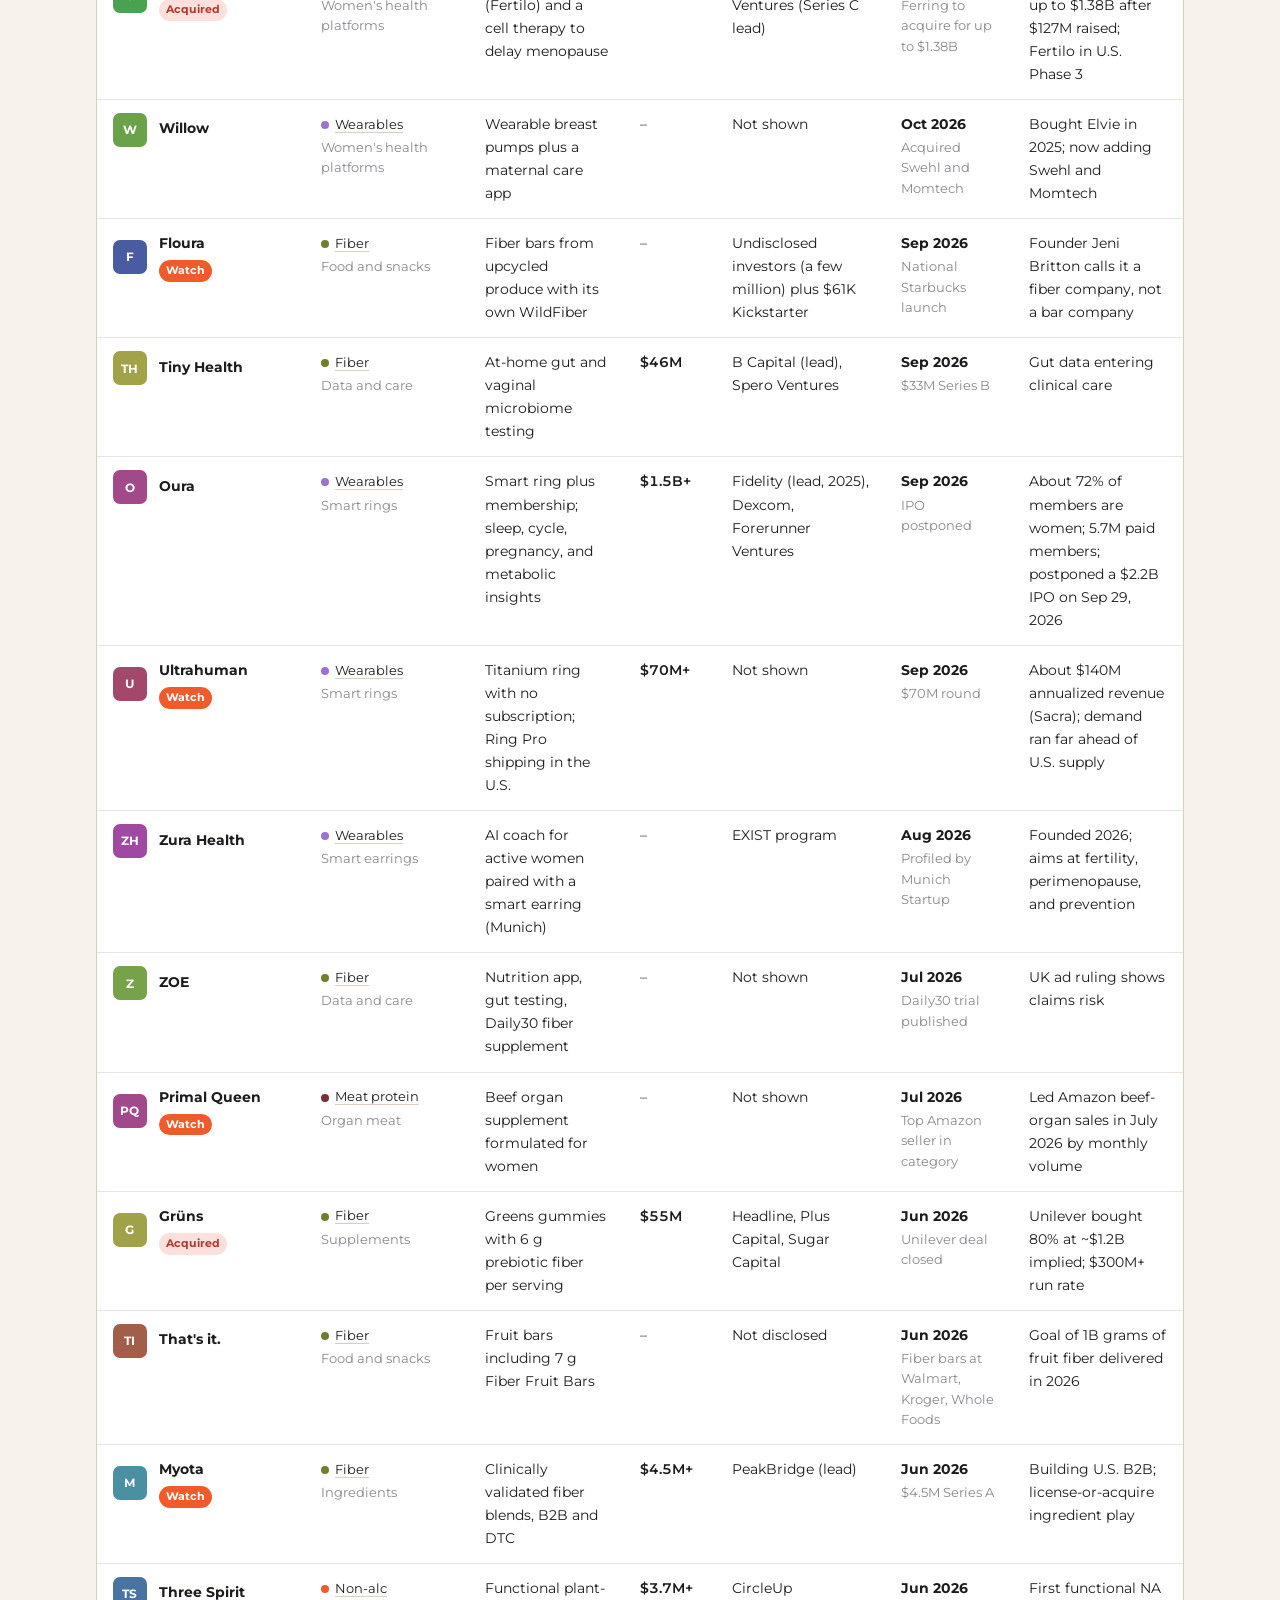
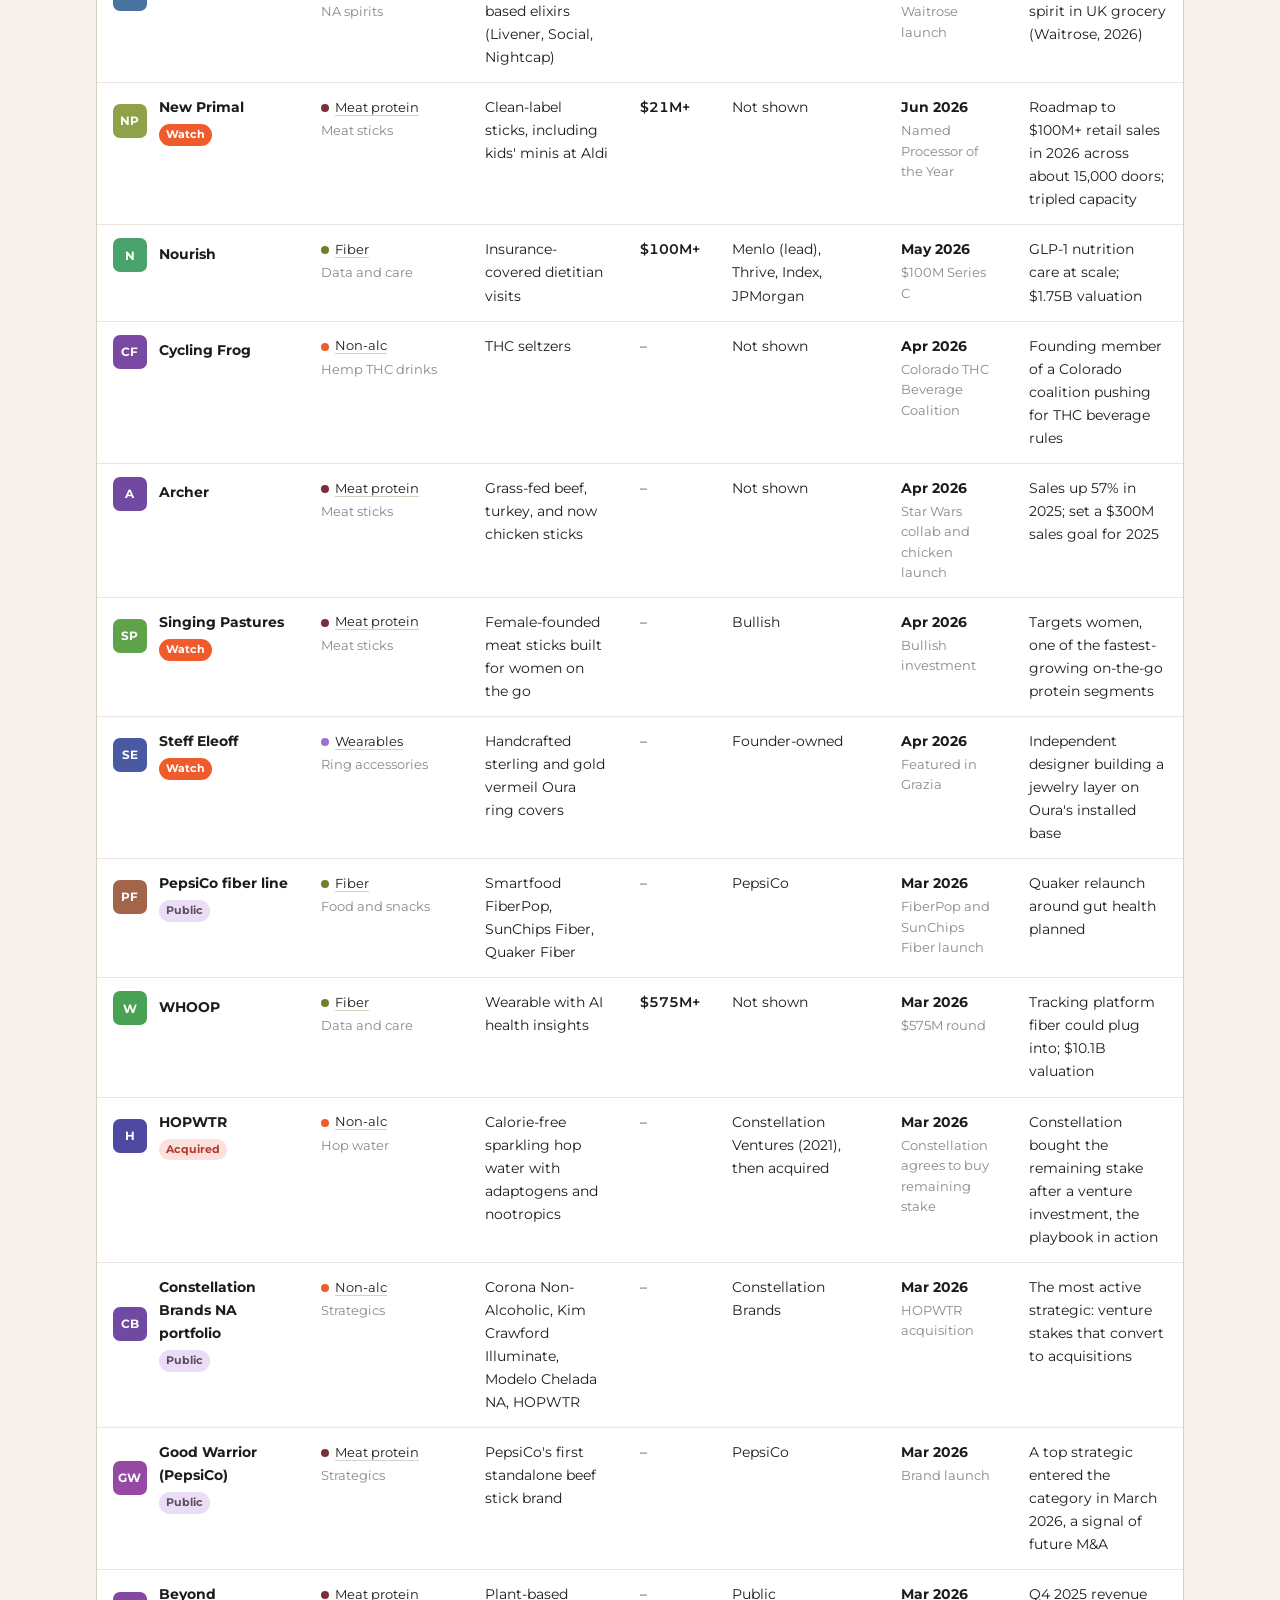
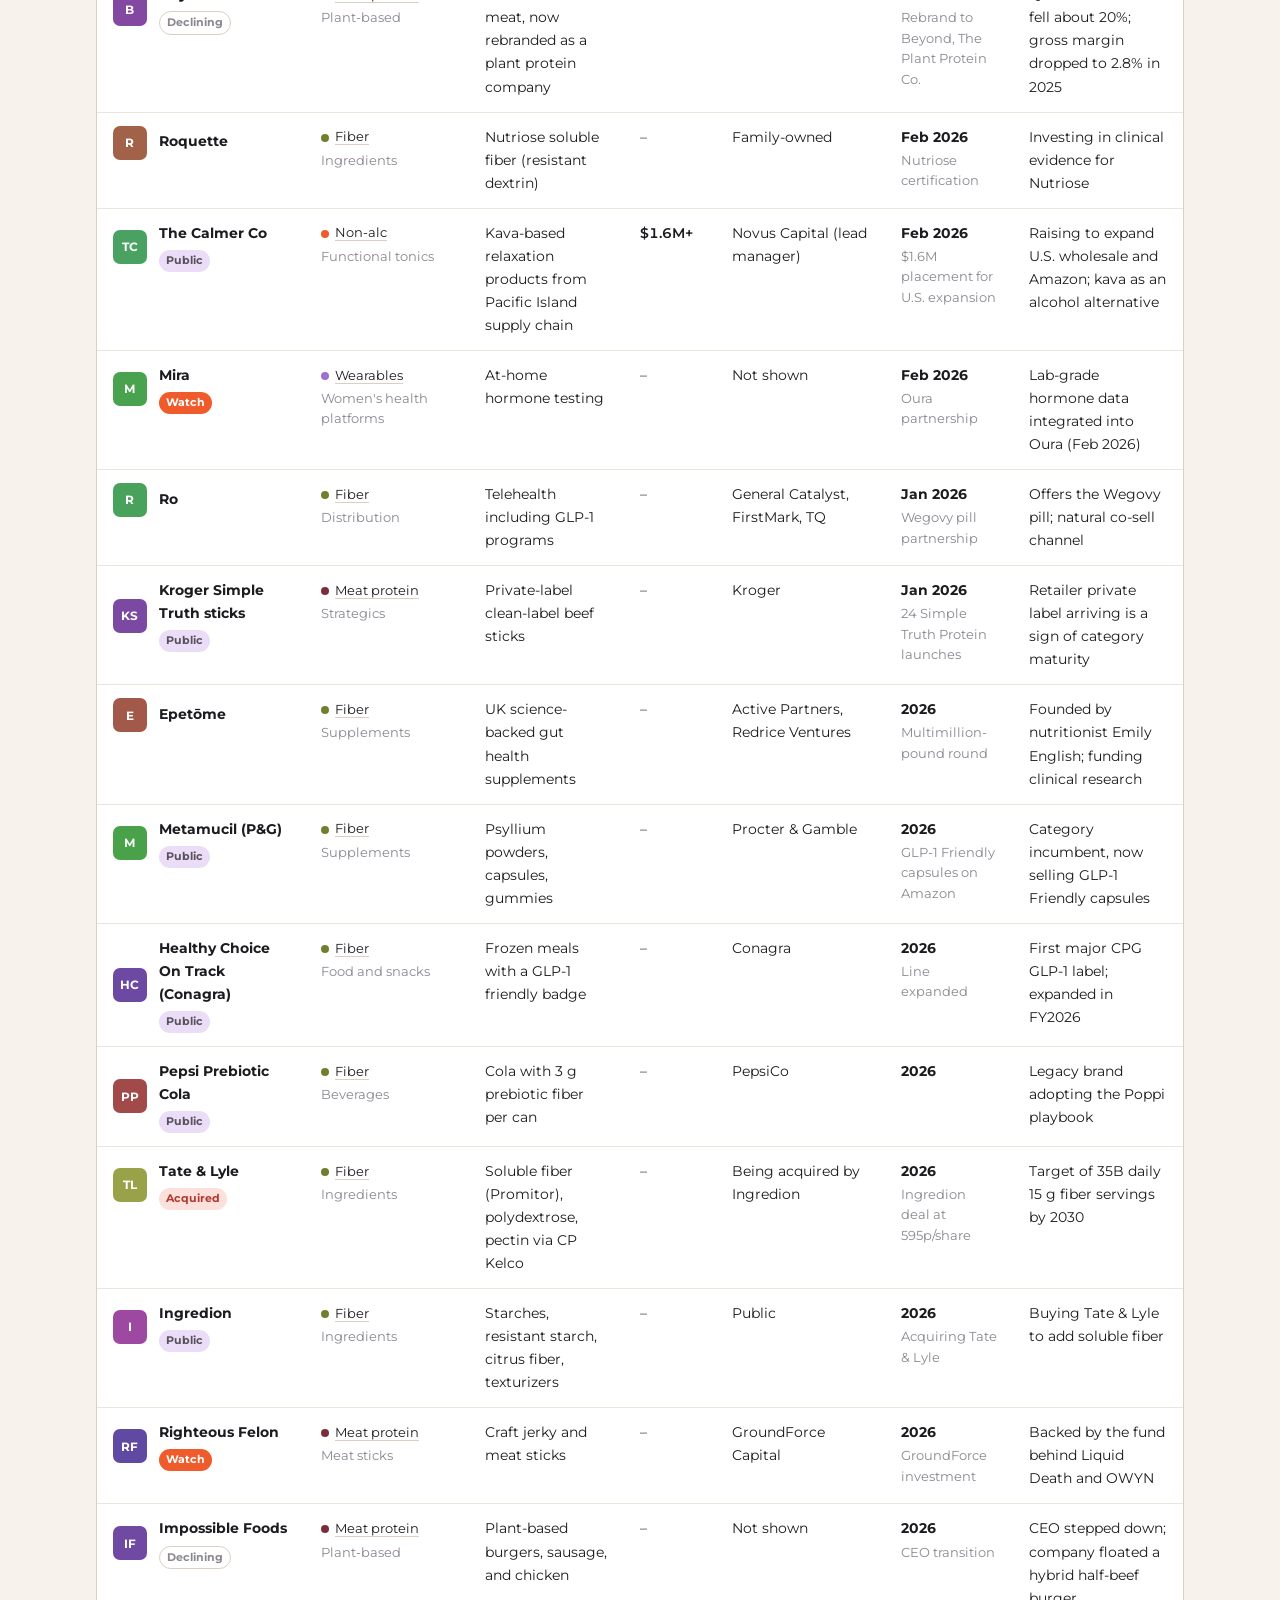
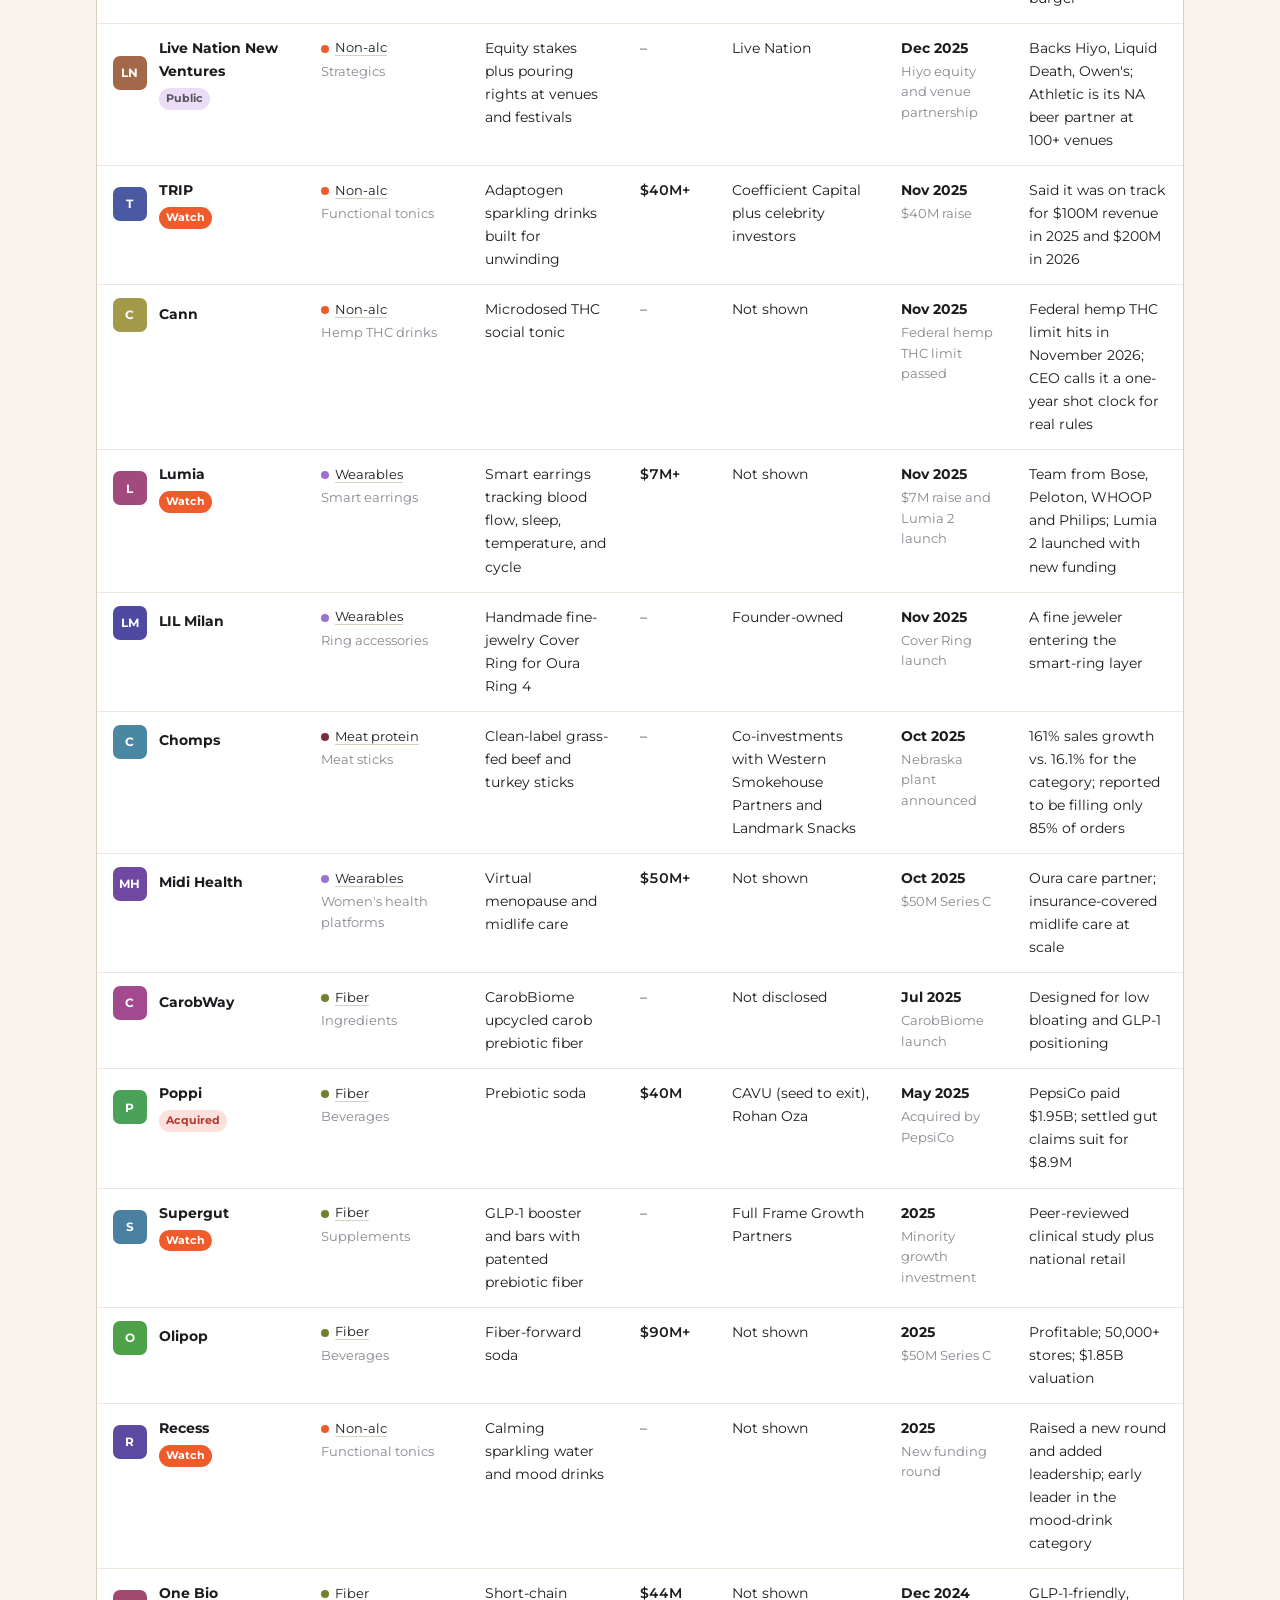
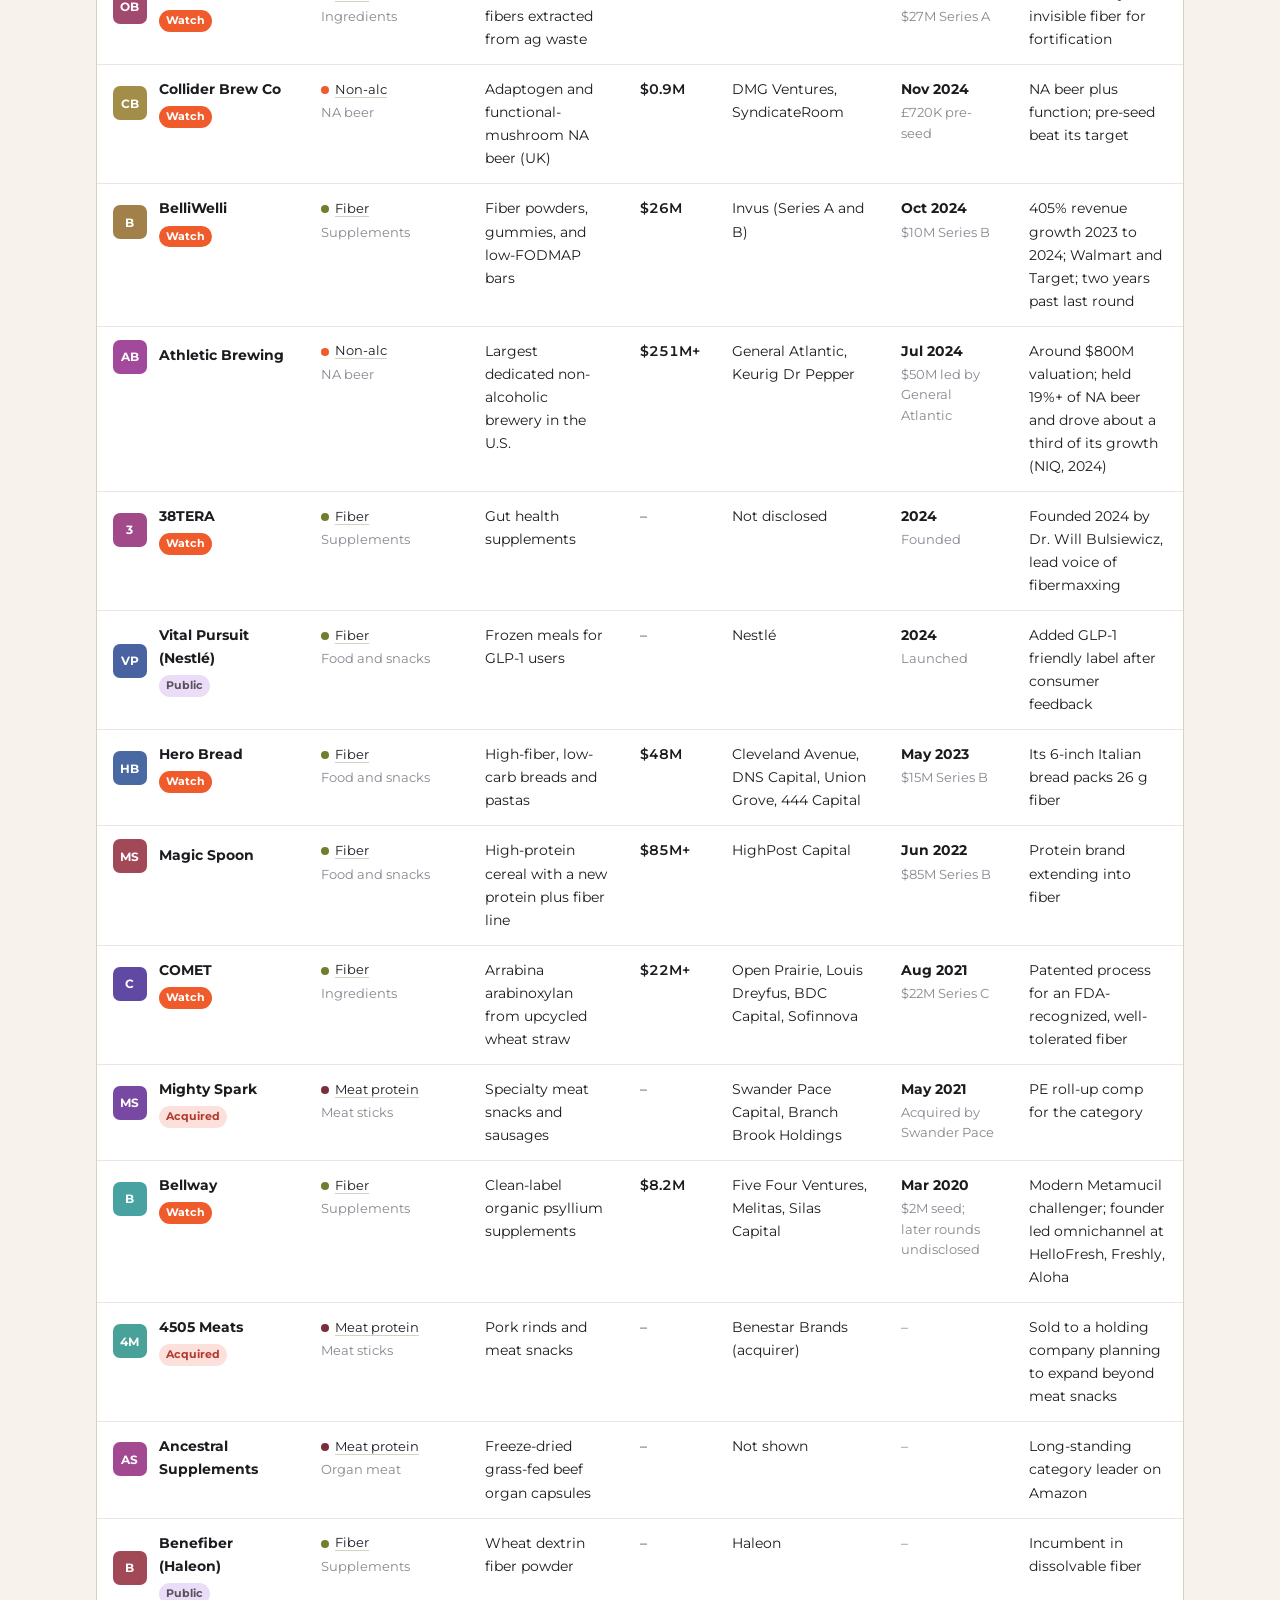
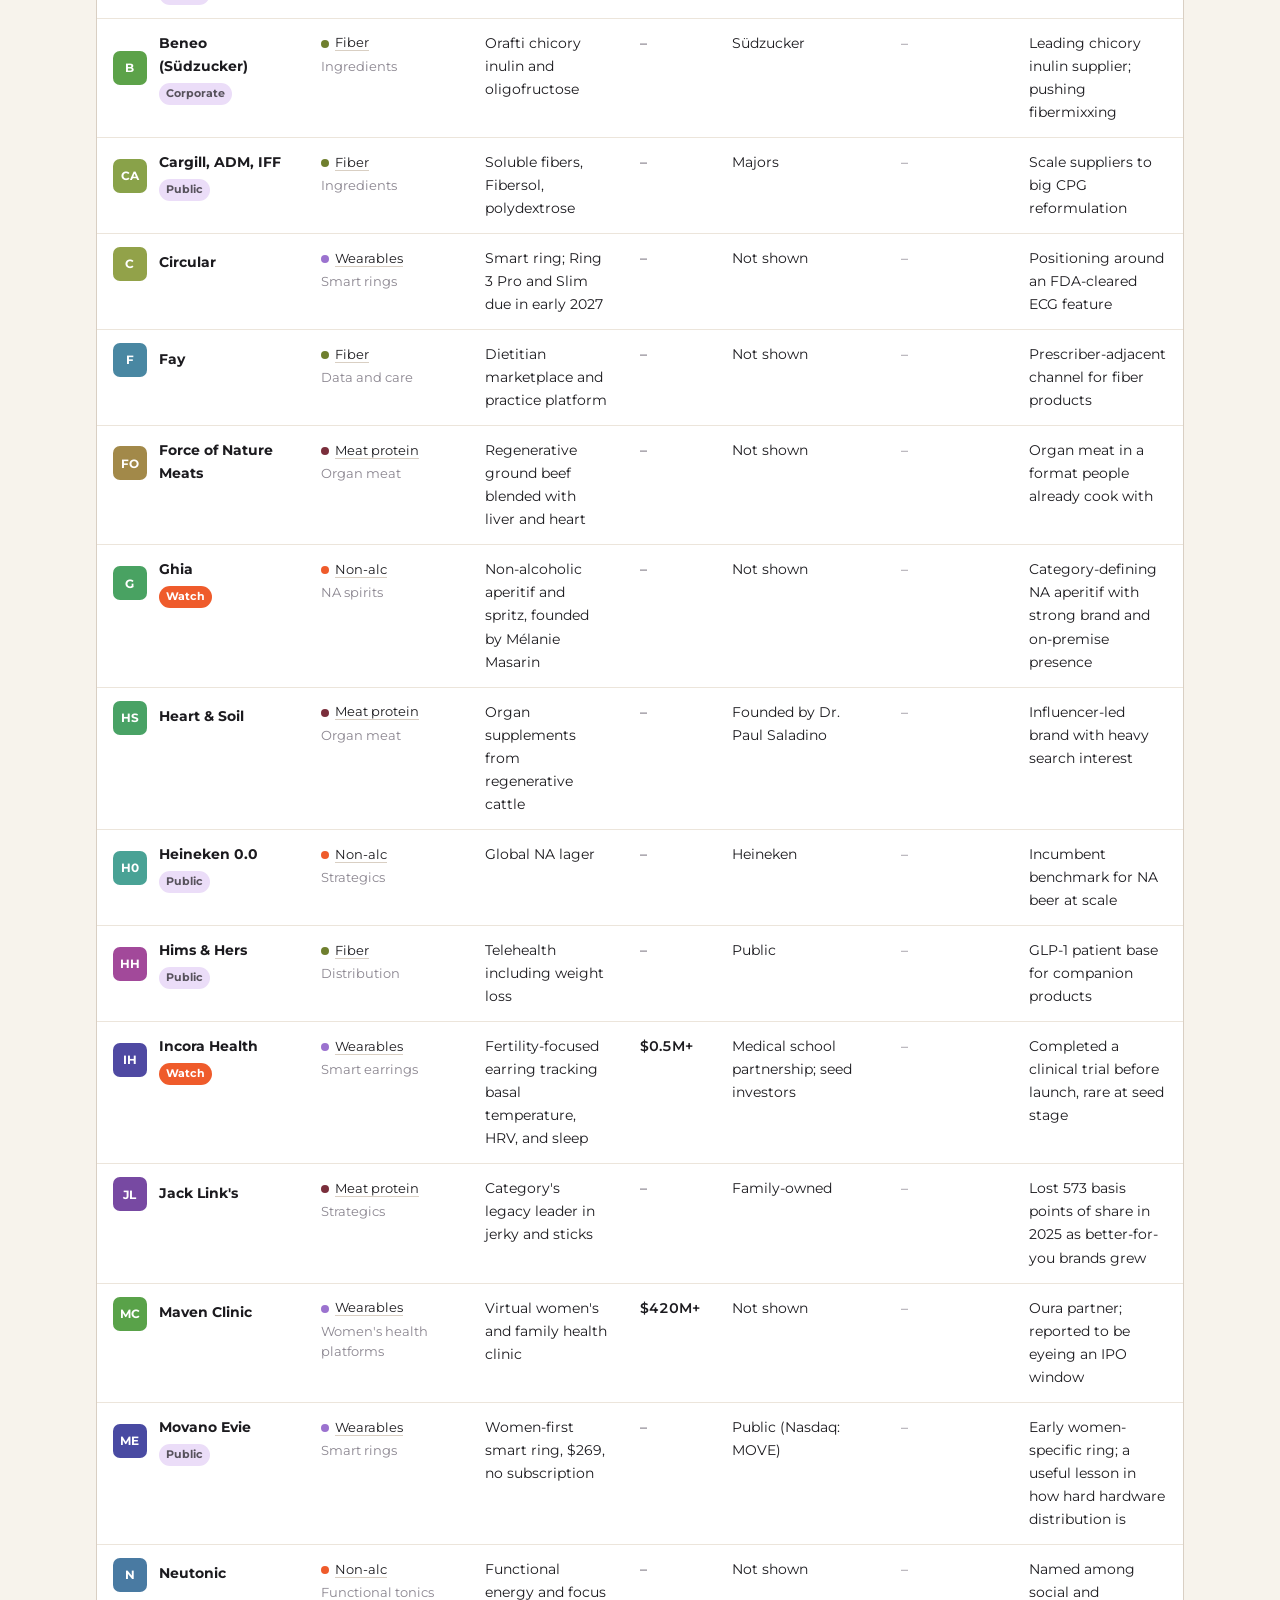
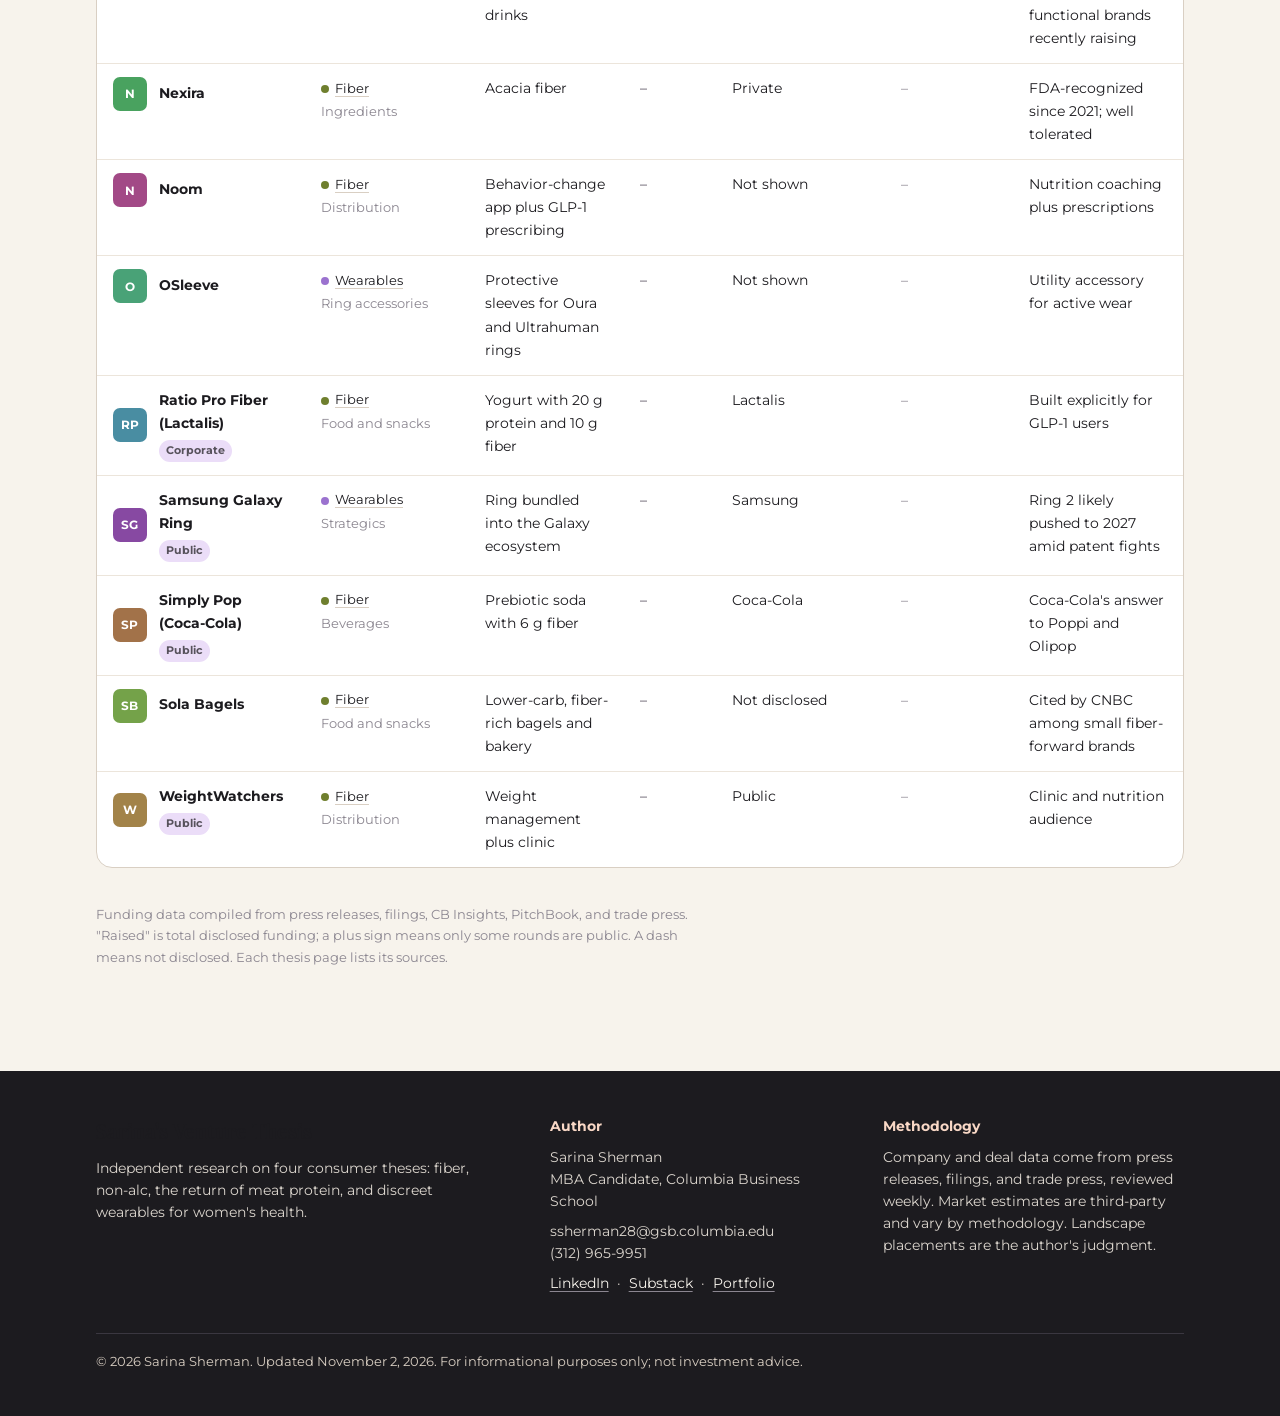
==== commit 13a6c789: "Add 3 deals: WILDE, Gameto, Willow Co-Authored-By: Claude Opus 5.5 <noreply@anthropic.com> Claude-Se" ====
--- a/docs/companies.html
+++ b/docs/companies.html
@@ -15,11 +15,11 @@
 <nav class="bar" aria-label="Site">
   <div class="wrap">
     <a class="brand" href="./"><span class="mark">S</span><b>Sarina's Venture Thesis</b></a>
-    <ul class="nav"><li><a class="top" data-dd href="fiber.html"><i class="dot" style="background:#6F7F2E"></i>Fiber<i class="chev"></i></a><ul class="menu"><li><span class="mhead">Fiber thesis</span></li><li><a href="fiber.html#summary">The case in 60 seconds</a></li><li><a href="fiber.html#science">The science</a></li><li><a href="fiber.html#types">Fiber types</a></li><li><a href="fiber.html#rules">Regulation</a></li><li><a href="fiber.html#market">Market size</a></li><li><a href="fiber.html#outlook">Growth outlook</a></li><li><a href="fiber.html#deals">Deal flow</a></li><li><a href="fiber.html#landscape">Company landscape</a></li><li><a href="fiber.html#funds">Active investors</a></li><li><a href="fiber.html#strategics">Strategic activity</a></li><li><a href="fiber.html#voices">Notable voices</a></li><li><a href="fiber.html#thesis">Investment thesis</a></li><li><a href="fiber.html#risks">Key risks</a></li><li><a href="fiber.html#sources">Sources</a></li></ul></li><li><a class="top" data-dd href="non-alc.html"><i class="dot" style="background:#EF5B2B"></i>Non-Alc<i class="chev"></i></a><ul class="menu"><li><span class="mhead">Non-Alc thesis</span></li><li><a href="non-alc.html#summary">The case in 60 seconds</a></li><li><a href="non-alc.html#context">Why now</a></li><li><a href="non-alc.html#segments">Category map</a></li><li><a href="non-alc.html#rules">Regulation</a></li><li><a href="non-alc.html#outlook">Market and outlook</a></li><li><a href="non-alc.html#deals">Deal flow</a></li><li><a href="non-alc.html#landscape">Company landscape</a></li><li><a href="non-alc.html#funds">Active investors</a></li><li><a href="non-alc.html#strategics">Strategic activity</a></li><li><a href="non-alc.html#voices">Notable voices</a></li><li><a href="non-alc.html#thesis">Investment thesis</a></li><li><a href="non-alc.html#risks">Key risks</a></li><li><a href="non-alc.html#sources">Sources</a></li></ul></li><li><a class="top" data-dd href="meat-protein.html"><i class="dot" style="background:#7A2E3B"></i>Meat Protein<i class="chev"></i></a><ul class="menu"><li><span class="mhead">Meat Protein thesis</span></li><li><a href="meat-protein.html#summary">The case in 60 seconds</a></li><li><a href="meat-protein.html#context">Why now</a></li><li><a href="meat-protein.html#segments">Category map</a></li><li><a href="meat-protein.html#rules">Regulation</a></li><li><a href="meat-protein.html#outlook">Market and outlook</a></li><li><a href="meat-protein.html#deals">Deal flow</a></li><li><a href="meat-protein.html#landscape">Company landscape</a></li><li><a href="meat-protein.html#funds">Active investors</a></li><li><a href="meat-protein.html#strategics">Strategic activity</a></li><li><a href="meat-protein.html#voices">Notable voices</a></li><li><a href="meat-protein.html#thesis">Investment thesis</a></li><li><a href="meat-protein.html#risks">Key risks</a></li><li><a href="meat-protein.html#sources">Sources</a></li></ul></li><li><a class="top" data-dd href="wearables.html"><i class="dot" style="background:#9B72CF"></i>Wearables<i class="chev"></i></a><ul class="menu"><li><span class="mhead">Wearables thesis</span></li><li><a href="wearables.html#summary">The case in 60 seconds</a></li><li><a href="wearables.html#context">Why now</a></li><li><a href="wearables.html#segments">Category map</a></li><li><a href="wearables.html#rules">Regulation</a></li><li><a href="wearables.html#outlook">Market and outlook</a></li><li><a href="wearables.html#deals">Deal flow</a></li><li><a href="wearables.html#landscape">Company landscape</a></li><li><a href="wearables.html#funds">Active investors</a></li><li><a href="wearables.html#strategics">Strategic activity</a></li><li><a href="wearables.html#voices">Notable voices</a></li><li><a href="wearables.html#thesis">Investment thesis</a></li><li><a href="wearables.html#risks">Key risks</a></li><li><a href="wearables.html#sources">Sources</a></li></ul></li><li><a class="top dbtab" href="companies.html" aria-current="page"><svg viewBox="0 0 16 16" aria-hidden="true"><ellipse cx="8" cy="3.5" rx="6" ry="2.2" fill="none" stroke="currentColor" stroke-width="1.6"/><path d="M2 3.5v9c0 1.2 2.7 2.2 6 2.2s6-1 6-2.2v-9M2 8c0 1.2 2.7 2.2 6 2.2s6-1 6-2.2" fill="none" stroke="currentColor" stroke-width="1.6"/></svg>Company database<span class="cnt">87</span></a></li></ul>
+    <ul class="nav"><li><a class="top" data-dd href="fiber.html"><i class="dot" style="background:#6F7F2E"></i>Fiber<i class="chev"></i></a><ul class="menu"><li><span class="mhead">Fiber thesis</span></li><li><a href="fiber.html#summary">The case in 60 seconds</a></li><li><a href="fiber.html#science">The science</a></li><li><a href="fiber.html#types">Fiber types</a></li><li><a href="fiber.html#rules">Regulation</a></li><li><a href="fiber.html#market">Market size</a></li><li><a href="fiber.html#outlook">Growth outlook</a></li><li><a href="fiber.html#deals">Deal flow</a></li><li><a href="fiber.html#landscape">Company landscape</a></li><li><a href="fiber.html#funds">Active investors</a></li><li><a href="fiber.html#strategics">Strategic activity</a></li><li><a href="fiber.html#voices">Notable voices</a></li><li><a href="fiber.html#thesis">Investment thesis</a></li><li><a href="fiber.html#risks">Key risks</a></li><li><a href="fiber.html#sources">Sources</a></li></ul></li><li><a class="top" data-dd href="non-alc.html"><i class="dot" style="background:#EF5B2B"></i>Non-Alc<i class="chev"></i></a><ul class="menu"><li><span class="mhead">Non-Alc thesis</span></li><li><a href="non-alc.html#summary">The case in 60 seconds</a></li><li><a href="non-alc.html#context">Why now</a></li><li><a href="non-alc.html#segments">Category map</a></li><li><a href="non-alc.html#rules">Regulation</a></li><li><a href="non-alc.html#outlook">Market and outlook</a></li><li><a href="non-alc.html#deals">Deal flow</a></li><li><a href="non-alc.html#landscape">Company landscape</a></li><li><a href="non-alc.html#funds">Active investors</a></li><li><a href="non-alc.html#strategics">Strategic activity</a></li><li><a href="non-alc.html#voices">Notable voices</a></li><li><a href="non-alc.html#thesis">Investment thesis</a></li><li><a href="non-alc.html#risks">Key risks</a></li><li><a href="non-alc.html#sources">Sources</a></li></ul></li><li><a class="top" data-dd href="meat-protein.html"><i class="dot" style="background:#7A2E3B"></i>Meat Protein<i class="chev"></i></a><ul class="menu"><li><span class="mhead">Meat Protein thesis</span></li><li><a href="meat-protein.html#summary">The case in 60 seconds</a></li><li><a href="meat-protein.html#context">Why now</a></li><li><a href="meat-protein.html#segments">Category map</a></li><li><a href="meat-protein.html#rules">Regulation</a></li><li><a href="meat-protein.html#outlook">Market and outlook</a></li><li><a href="meat-protein.html#deals">Deal flow</a></li><li><a href="meat-protein.html#landscape">Company landscape</a></li><li><a href="meat-protein.html#funds">Active investors</a></li><li><a href="meat-protein.html#strategics">Strategic activity</a></li><li><a href="meat-protein.html#voices">Notable voices</a></li><li><a href="meat-protein.html#thesis">Investment thesis</a></li><li><a href="meat-protein.html#risks">Key risks</a></li><li><a href="meat-protein.html#sources">Sources</a></li></ul></li><li><a class="top" data-dd href="wearables.html"><i class="dot" style="background:#9B72CF"></i>Wearables<i class="chev"></i></a><ul class="menu"><li><span class="mhead">Wearables thesis</span></li><li><a href="wearables.html#summary">The case in 60 seconds</a></li><li><a href="wearables.html#context">Why now</a></li><li><a href="wearables.html#segments">Category map</a></li><li><a href="wearables.html#rules">Regulation</a></li><li><a href="wearables.html#outlook">Market and outlook</a></li><li><a href="wearables.html#deals">Deal flow</a></li><li><a href="wearables.html#landscape">Company landscape</a></li><li><a href="wearables.html#funds">Active investors</a></li><li><a href="wearables.html#strategics">Strategic activity</a></li><li><a href="wearables.html#voices">Notable voices</a></li><li><a href="wearables.html#thesis">Investment thesis</a></li><li><a href="wearables.html#risks">Key risks</a></li><li><a href="wearables.html#sources">Sources</a></li></ul></li><li><a class="top dbtab" href="companies.html" aria-current="page"><svg viewBox="0 0 16 16" aria-hidden="true"><ellipse cx="8" cy="3.5" rx="6" ry="2.2" fill="none" stroke="currentColor" stroke-width="1.6"/><path d="M2 3.5v9c0 1.2 2.7 2.2 6 2.2s6-1 6-2.2v-9M2 8c0 1.2 2.7 2.2 6 2.2s6-1 6-2.2" fill="none" stroke="currentColor" stroke-width="1.6"/></svg>Company database<span class="cnt">90</span></a></li></ul>
     <a class="navcta" href="./#about">Contact</a>
     <button class="navtoggle" id="navToggle" aria-expanded="false" aria-controls="mpanel">Menu</button>
   </div>
-  <div class="wrap mpanel" id="mpanel" hidden><a href="./">Home</a><details><summary><i class="dot" style="background:#6F7F2E"></i>Fiber</summary><a href="fiber.html">Overview</a><a href="fiber.html#summary">The case in 60 seconds</a><a href="fiber.html#science">The science</a><a href="fiber.html#types">Fiber types</a><a href="fiber.html#rules">Regulation</a><a href="fiber.html#market">Market size</a><a href="fiber.html#outlook">Growth outlook</a><a href="fiber.html#deals">Deal flow</a><a href="fiber.html#landscape">Company landscape</a><a href="fiber.html#funds">Active investors</a><a href="fiber.html#strategics">Strategic activity</a><a href="fiber.html#voices">Notable voices</a><a href="fiber.html#thesis">Investment thesis</a><a href="fiber.html#risks">Key risks</a><a href="fiber.html#sources">Sources</a></details><details><summary><i class="dot" style="background:#EF5B2B"></i>Non-Alc</summary><a href="non-alc.html">Overview</a><a href="non-alc.html#summary">The case in 60 seconds</a><a href="non-alc.html#context">Why now</a><a href="non-alc.html#segments">Category map</a><a href="non-alc.html#rules">Regulation</a><a href="non-alc.html#outlook">Market and outlook</a><a href="non-alc.html#deals">Deal flow</a><a href="non-alc.html#landscape">Company landscape</a><a href="non-alc.html#funds">Active investors</a><a href="non-alc.html#strategics">Strategic activity</a><a href="non-alc.html#voices">Notable voices</a><a href="non-alc.html#thesis">Investment thesis</a><a href="non-alc.html#risks">Key risks</a><a href="non-alc.html#sources">Sources</a></details><details><summary><i class="dot" style="background:#7A2E3B"></i>Meat Protein</summary><a href="meat-protein.html">Overview</a><a href="meat-protein.html#summary">The case in 60 seconds</a><a href="meat-protein.html#context">Why now</a><a href="meat-protein.html#segments">Category map</a><a href="meat-protein.html#rules">Regulation</a><a href="meat-protein.html#outlook">Market and outlook</a><a href="meat-protein.html#deals">Deal flow</a><a href="meat-protein.html#landscape">Company landscape</a><a href="meat-protein.html#funds">Active investors</a><a href="meat-protein.html#strategics">Strategic activity</a><a href="meat-protein.html#voices">Notable voices</a><a href="meat-protein.html#thesis">Investment thesis</a><a href="meat-protein.html#risks">Key risks</a><a href="meat-protein.html#sources">Sources</a></details><details><summary><i class="dot" style="background:#9B72CF"></i>Wearables</summary><a href="wearables.html">Overview</a><a href="wearables.html#summary">The case in 60 seconds</a><a href="wearables.html#context">Why now</a><a href="wearables.html#segments">Category map</a><a href="wearables.html#rules">Regulation</a><a href="wearables.html#outlook">Market and outlook</a><a href="wearables.html#deals">Deal flow</a><a href="wearables.html#landscape">Company landscape</a><a href="wearables.html#funds">Active investors</a><a href="wearables.html#strategics">Strategic activity</a><a href="wearables.html#voices">Notable voices</a><a href="wearables.html#thesis">Investment thesis</a><a href="wearables.html#risks">Key risks</a><a href="wearables.html#sources">Sources</a></details><a class="mdb" href="companies.html">Company database (87 companies)</a><a href="./#about">Contact</a></div>
+  <div class="wrap mpanel" id="mpanel" hidden><a href="./">Home</a><details><summary><i class="dot" style="background:#6F7F2E"></i>Fiber</summary><a href="fiber.html">Overview</a><a href="fiber.html#summary">The case in 60 seconds</a><a href="fiber.html#science">The science</a><a href="fiber.html#types">Fiber types</a><a href="fiber.html#rules">Regulation</a><a href="fiber.html#market">Market size</a><a href="fiber.html#outlook">Growth outlook</a><a href="fiber.html#deals">Deal flow</a><a href="fiber.html#landscape">Company landscape</a><a href="fiber.html#funds">Active investors</a><a href="fiber.html#strategics">Strategic activity</a><a href="fiber.html#voices">Notable voices</a><a href="fiber.html#thesis">Investment thesis</a><a href="fiber.html#risks">Key risks</a><a href="fiber.html#sources">Sources</a></details><details><summary><i class="dot" style="background:#EF5B2B"></i>Non-Alc</summary><a href="non-alc.html">Overview</a><a href="non-alc.html#summary">The case in 60 seconds</a><a href="non-alc.html#context">Why now</a><a href="non-alc.html#segments">Category map</a><a href="non-alc.html#rules">Regulation</a><a href="non-alc.html#outlook">Market and outlook</a><a href="non-alc.html#deals">Deal flow</a><a href="non-alc.html#landscape">Company landscape</a><a href="non-alc.html#funds">Active investors</a><a href="non-alc.html#strategics">Strategic activity</a><a href="non-alc.html#voices">Notable voices</a><a href="non-alc.html#thesis">Investment thesis</a><a href="non-alc.html#risks">Key risks</a><a href="non-alc.html#sources">Sources</a></details><details><summary><i class="dot" style="background:#7A2E3B"></i>Meat Protein</summary><a href="meat-protein.html">Overview</a><a href="meat-protein.html#summary">The case in 60 seconds</a><a href="meat-protein.html#context">Why now</a><a href="meat-protein.html#segments">Category map</a><a href="meat-protein.html#rules">Regulation</a><a href="meat-protein.html#outlook">Market and outlook</a><a href="meat-protein.html#deals">Deal flow</a><a href="meat-protein.html#landscape">Company landscape</a><a href="meat-protein.html#funds">Active investors</a><a href="meat-protein.html#strategics">Strategic activity</a><a href="meat-protein.html#voices">Notable voices</a><a href="meat-protein.html#thesis">Investment thesis</a><a href="meat-protein.html#risks">Key risks</a><a href="meat-protein.html#sources">Sources</a></details><details><summary><i class="dot" style="background:#9B72CF"></i>Wearables</summary><a href="wearables.html">Overview</a><a href="wearables.html#summary">The case in 60 seconds</a><a href="wearables.html#context">Why now</a><a href="wearables.html#segments">Category map</a><a href="wearables.html#rules">Regulation</a><a href="wearables.html#outlook">Market and outlook</a><a href="wearables.html#deals">Deal flow</a><a href="wearables.html#landscape">Company landscape</a><a href="wearables.html#funds">Active investors</a><a href="wearables.html#strategics">Strategic activity</a><a href="wearables.html#voices">Notable voices</a><a href="wearables.html#thesis">Investment thesis</a><a href="wearables.html#risks">Key risks</a><a href="wearables.html#sources">Sources</a></details><a class="mdb" href="companies.html">Company database (90 companies)</a><a href="./#about">Contact</a></div>
 </nav>
 <main id="top">
 <div class="wrap">
@@ -28,7 +28,7 @@
     <span class="eyebrow"><i></i>Across all four theses</span>
     <h1>Company <em>database</em></h1>
     <p class="sub">Brands, ingredient makers, platforms, and strategics across fiber, non-alc, meat protein, and wearables. Companies tagged Watch are ones I think are worth tracking for a near-term raise or exit.</p>
-    <p class="meta"><span>87 companies: 40 fiber &middot; 15 non-alc &middot; 16 meat protein &middot; 16 wearables</span><span class="sep"></span><span>Updated October 27, 2026</span></p>
+    <p class="meta"><span>90 companies: 40 fiber &middot; 15 non-alc &middot; 17 meat protein &middot; 18 wearables</span><span class="sep"></span><span>Updated November 2, 2026</span></p>
   </div>
 </header>
 </div>
@@ -48,7 +48,7 @@
   <div class="exportbar" role="group" aria-label="Export the database">
     <strong>Export</strong>
     <button class="xbtn" id="xView" type="button">Download current view (CSV)</button>
-    <button class="xbtn alt" id="xAll" type="button">Download all 87 (CSV)</button>
+    <button class="xbtn alt" id="xAll" type="button">Download all 90 (CSV)</button>
     <button class="xbtn alt" id="xCopy" type="button">Copy for Sheets or Excel</button>
     <span class="xmsg" id="xmsg" aria-live="polite">Exports respect your filters, search, and sort.</span>
   </div>
@@ -69,7 +69,7 @@
     <div><p><strong style="color:#F9D8C6">Author</strong></p><p>Sarina Sherman<br>MBA Candidate, Columbia Business School</p><p>ssherman28@gsb.columbia.edu<br>(312) 965-9951</p><p><a href="https://www.linkedin.com/in/sarina-sherman/" target="_blank" rel="noopener">LinkedIn</a> &nbsp;&middot;&nbsp; <a href="https://substack.com/@sarinasherman" target="_blank" rel="noopener">Substack</a> &nbsp;&middot;&nbsp; <a href="https://sarina-sherman-6.github.io/CBS-MBA-AI-Portfolio/" target="_blank" rel="noopener">Portfolio</a></p></div>
     <div><p><strong style="color:#F9D8C6">Methodology</strong></p><p>Company and deal data come from press releases, filings, and trade press, reviewed weekly. Market estimates are third-party and vary by methodology. Landscape placements are the author's judgment.</p></div>
   </div>
-  <div class="fine">&copy; 2026 Sarina Sherman. Updated October 27, 2026. For informational purposes only; not investment advice.</div>
+  <div class="fine">&copy; 2026 Sarina Sherman. Updated November 2, 2026. For informational purposes only; not investment advice.</div>
 </div></footer>
 <script src="assets/companies.js"></script><script>window.CHARTS=[];</script><script src="assets/site.js"></script>
 </body>
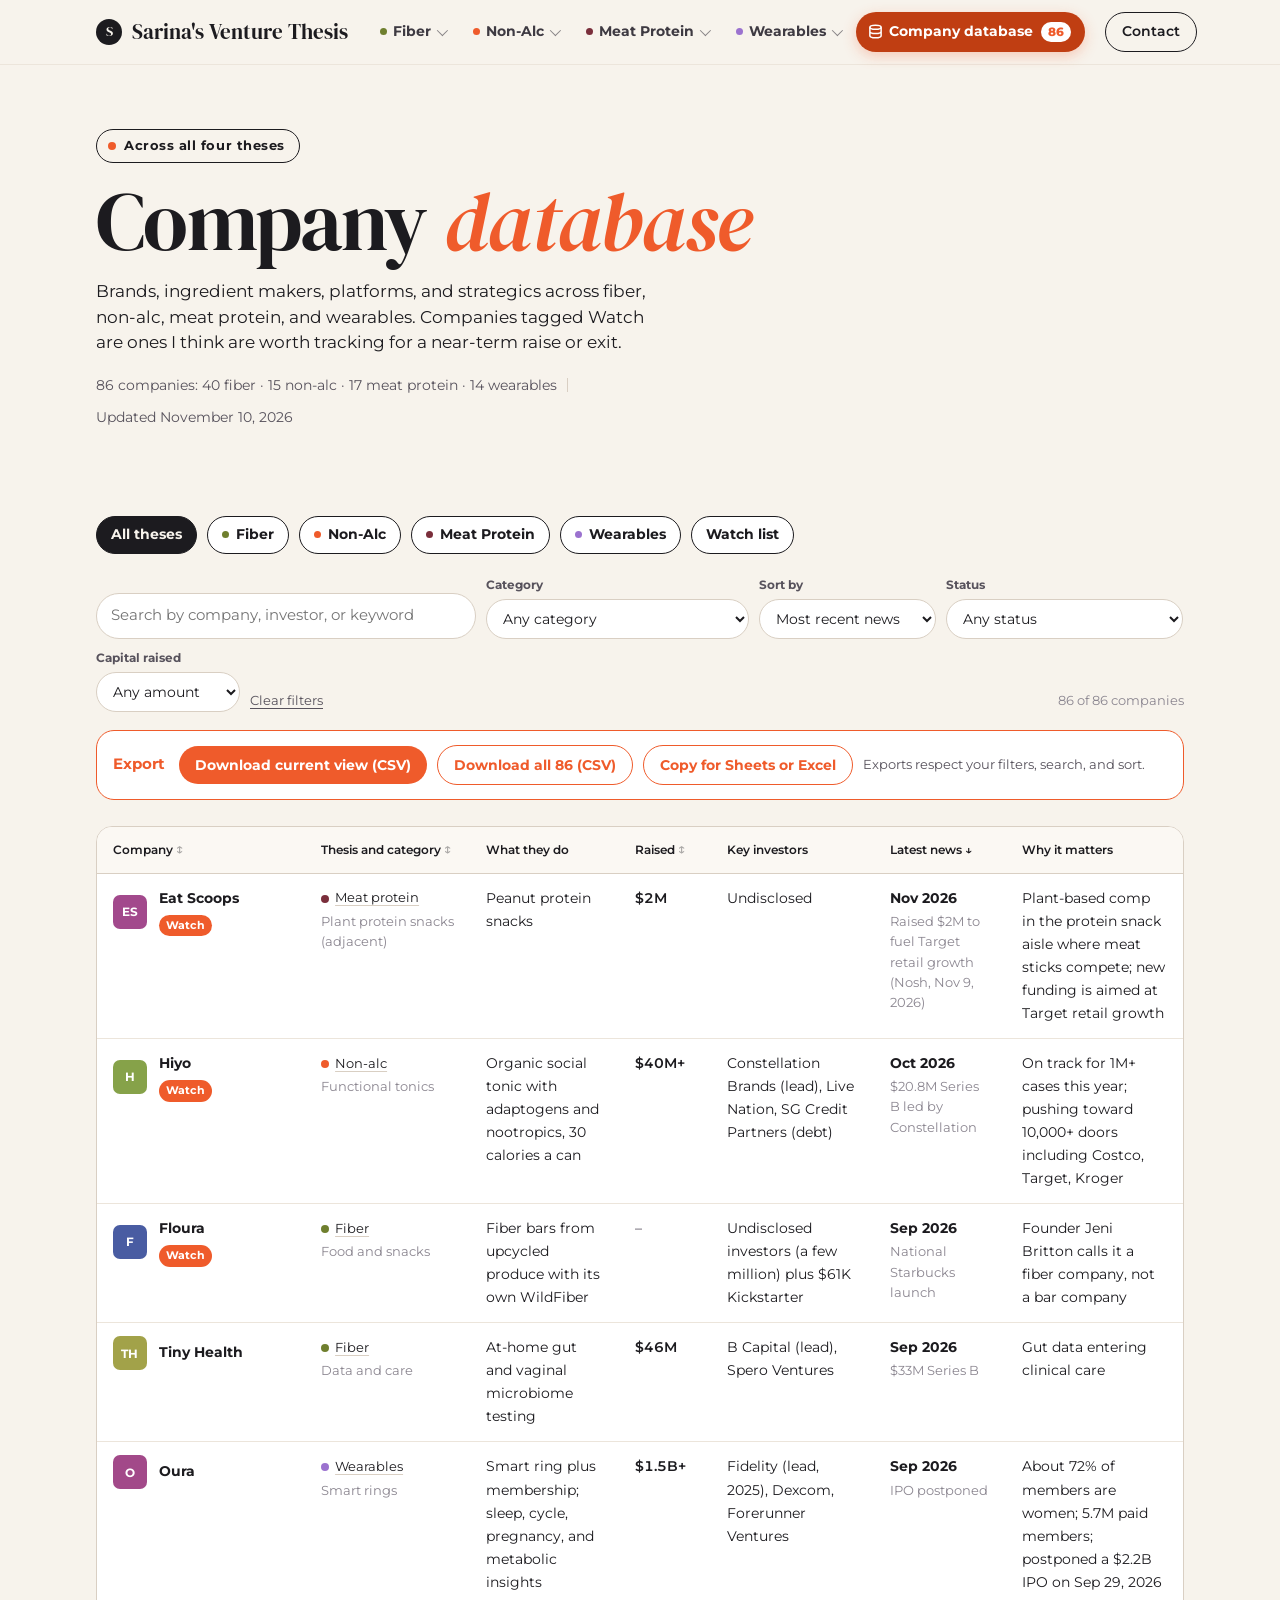
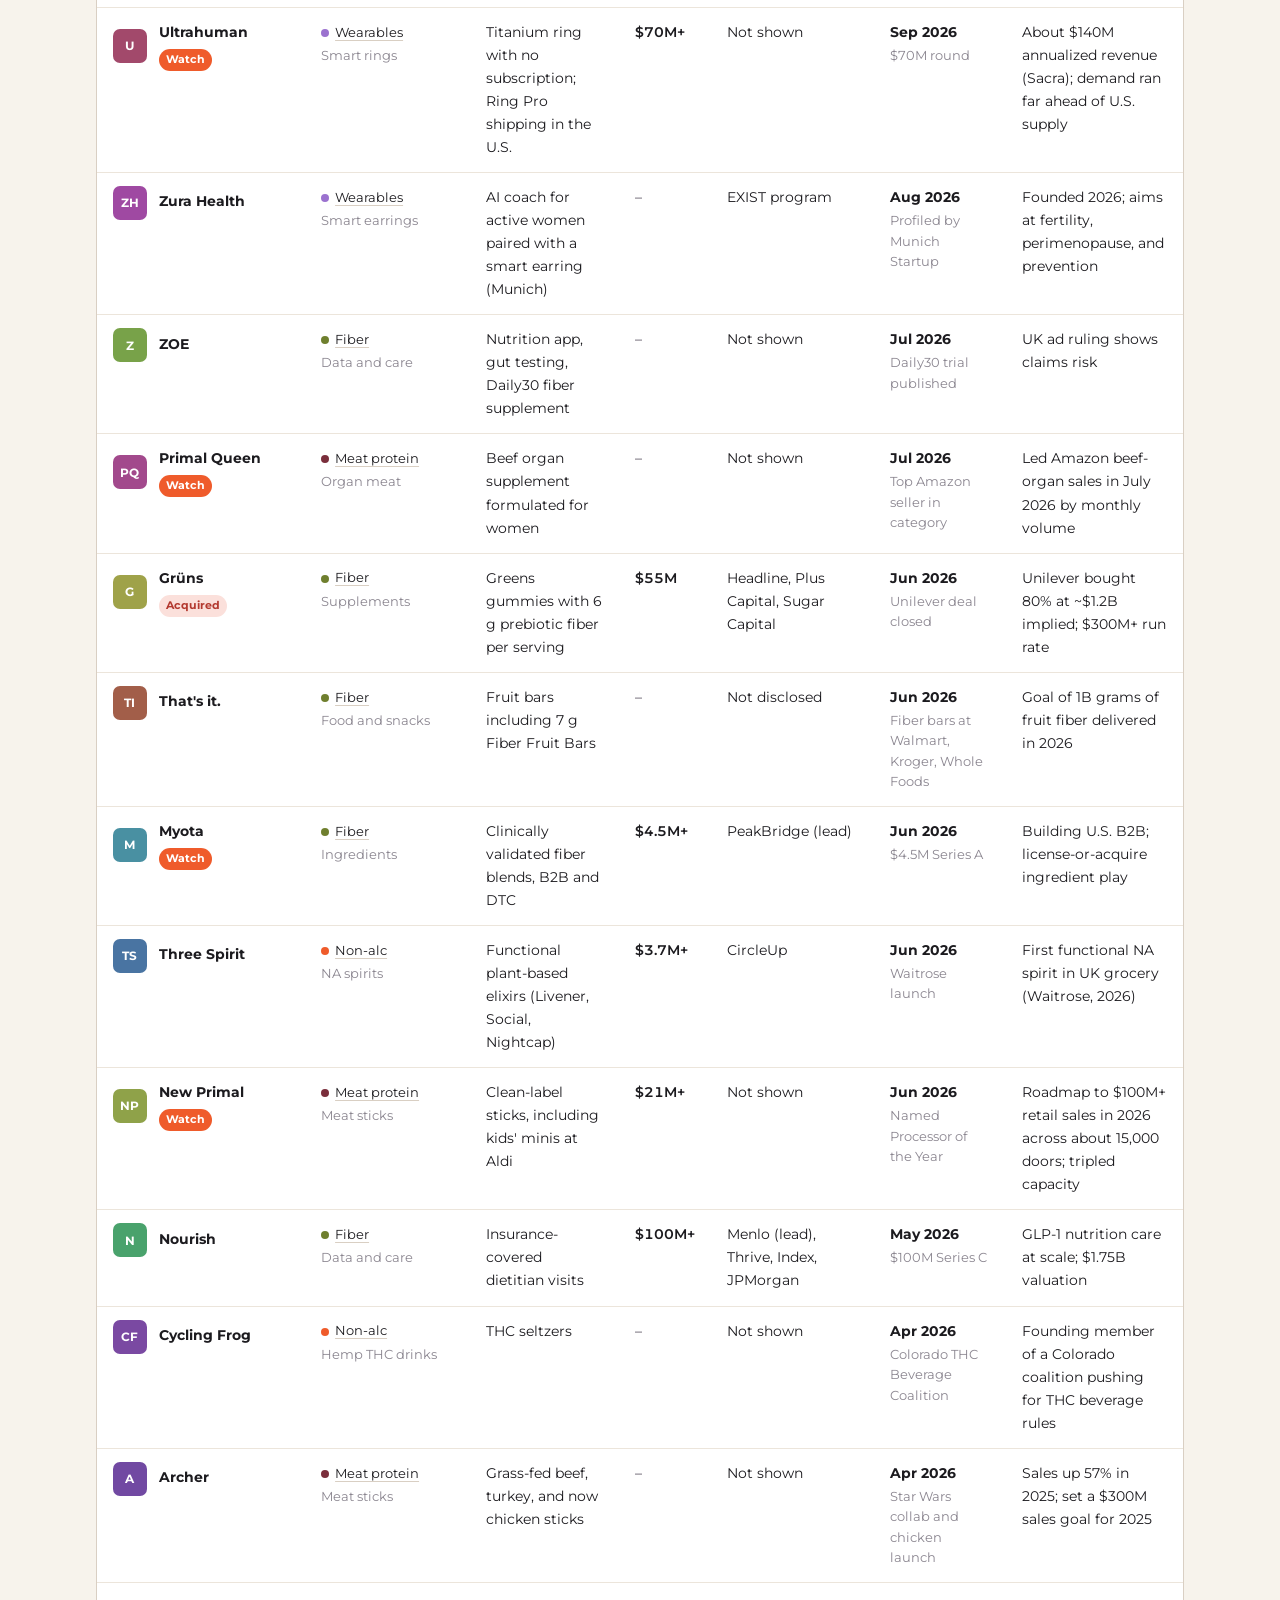
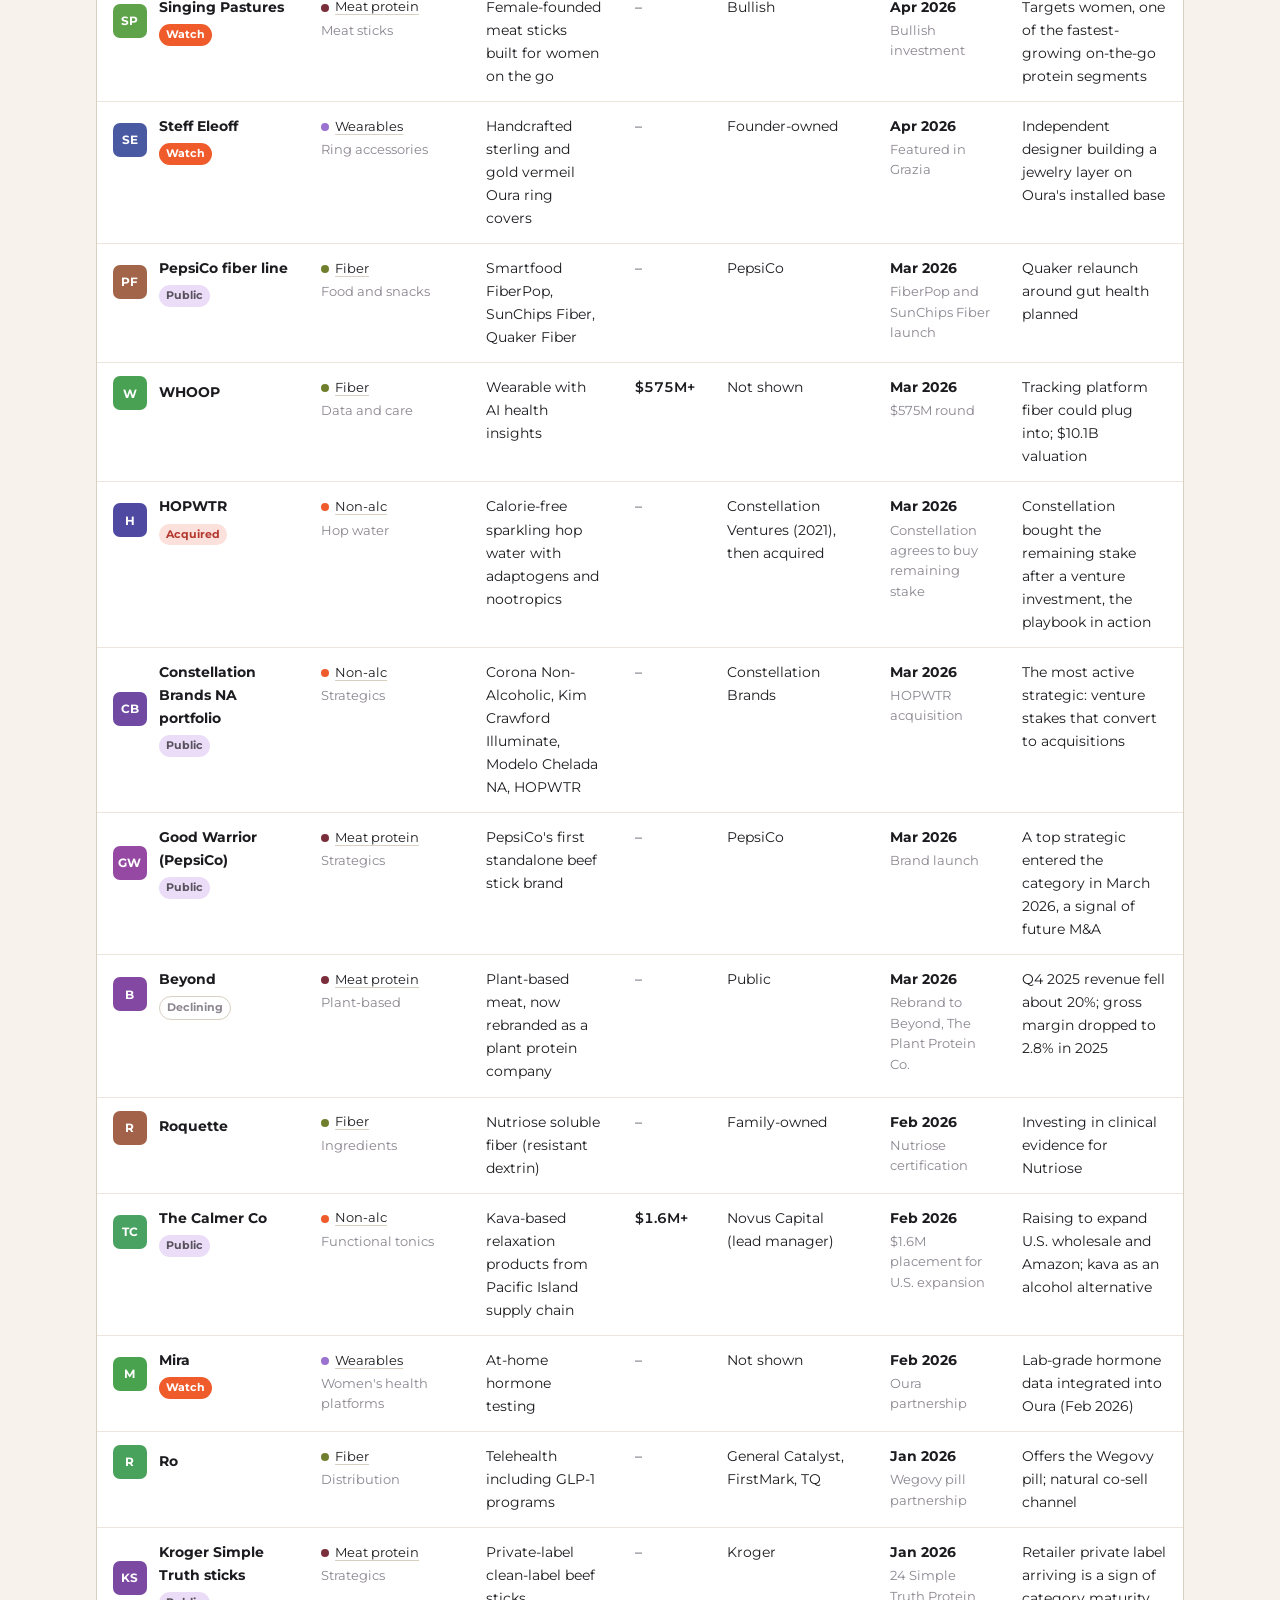
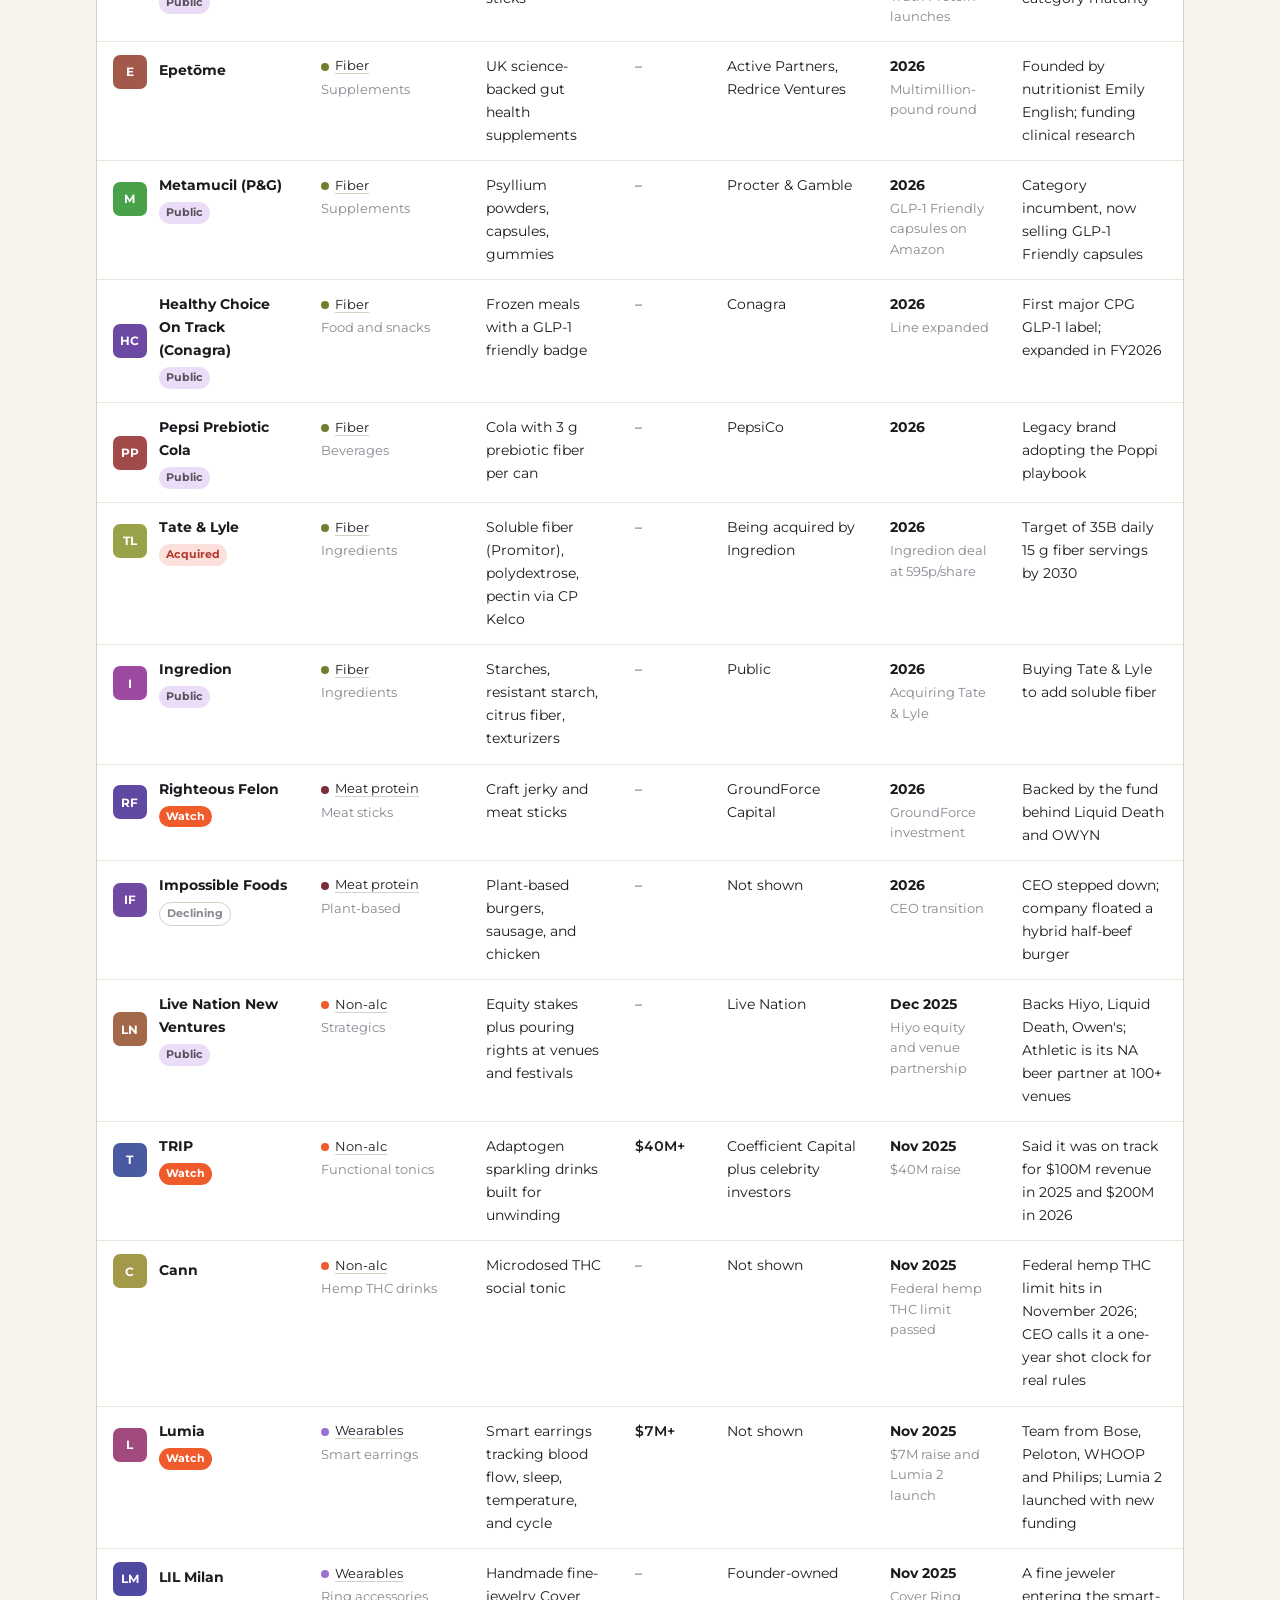
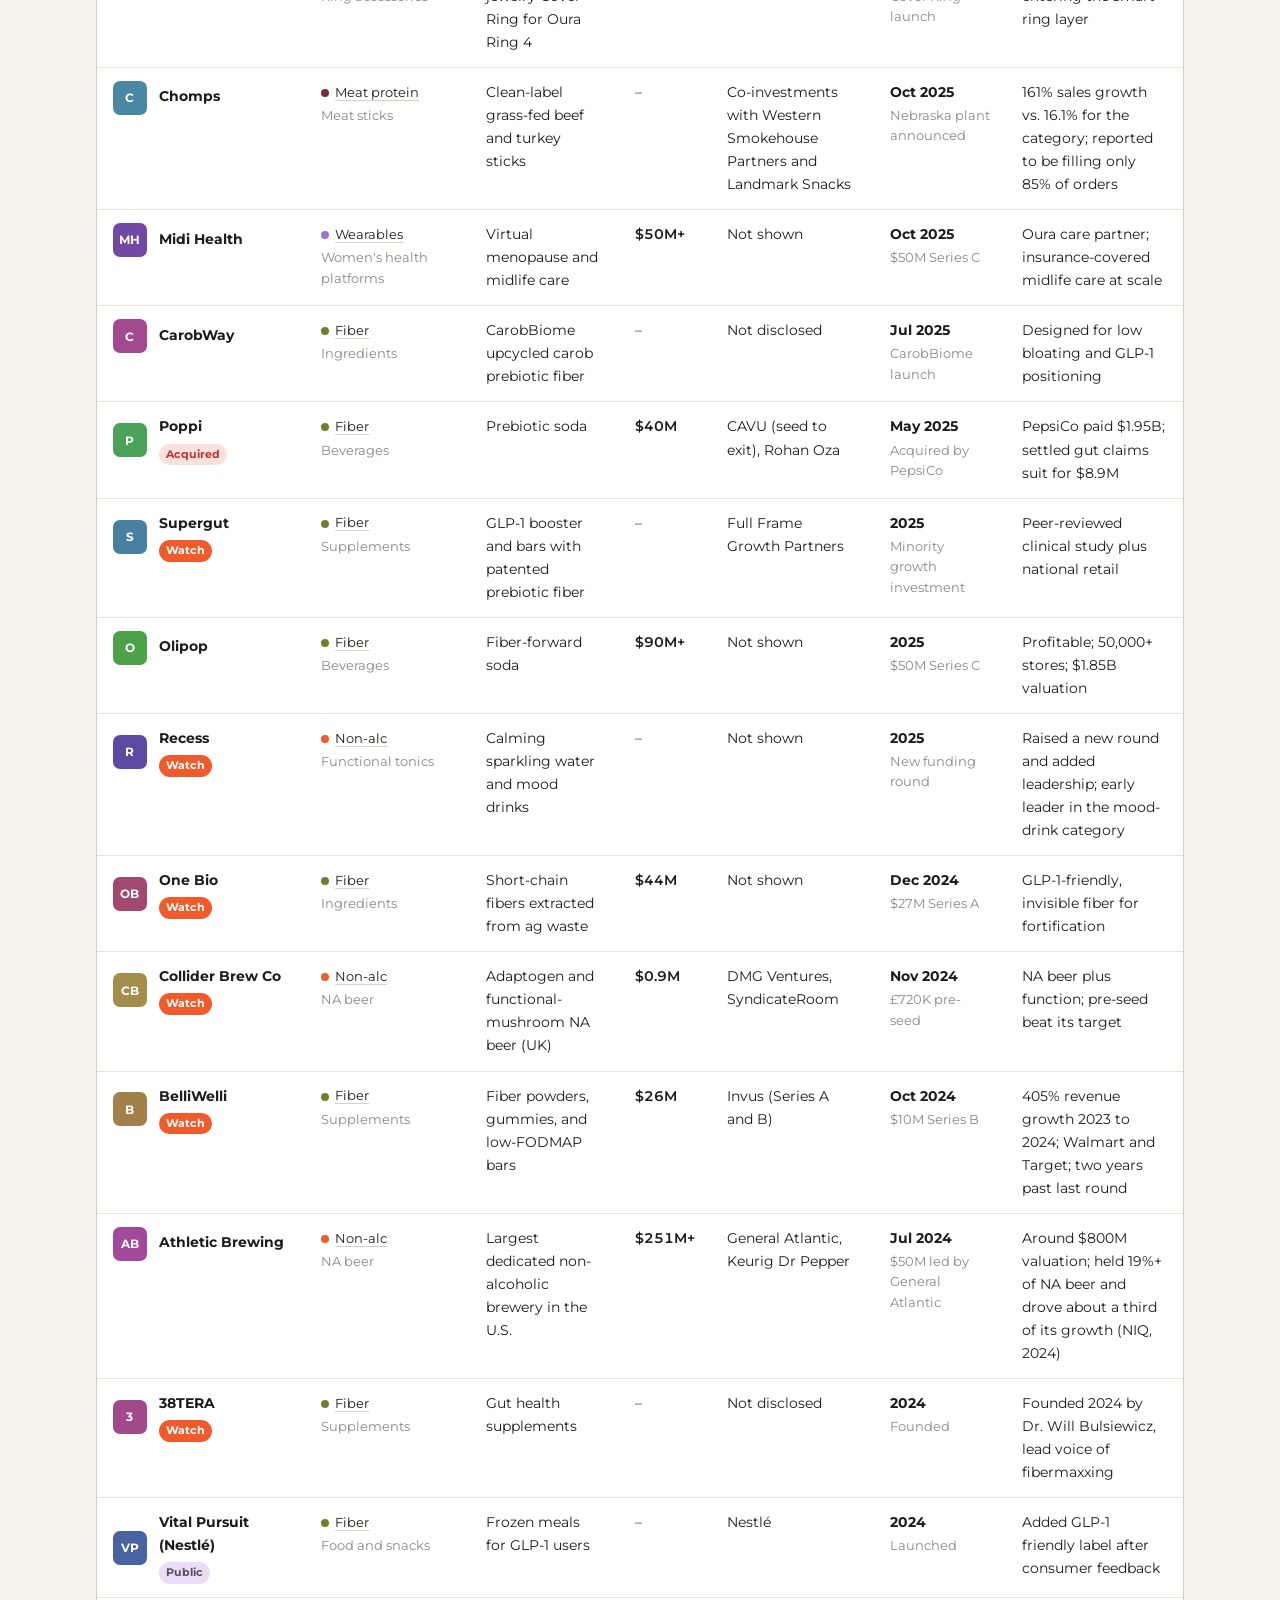
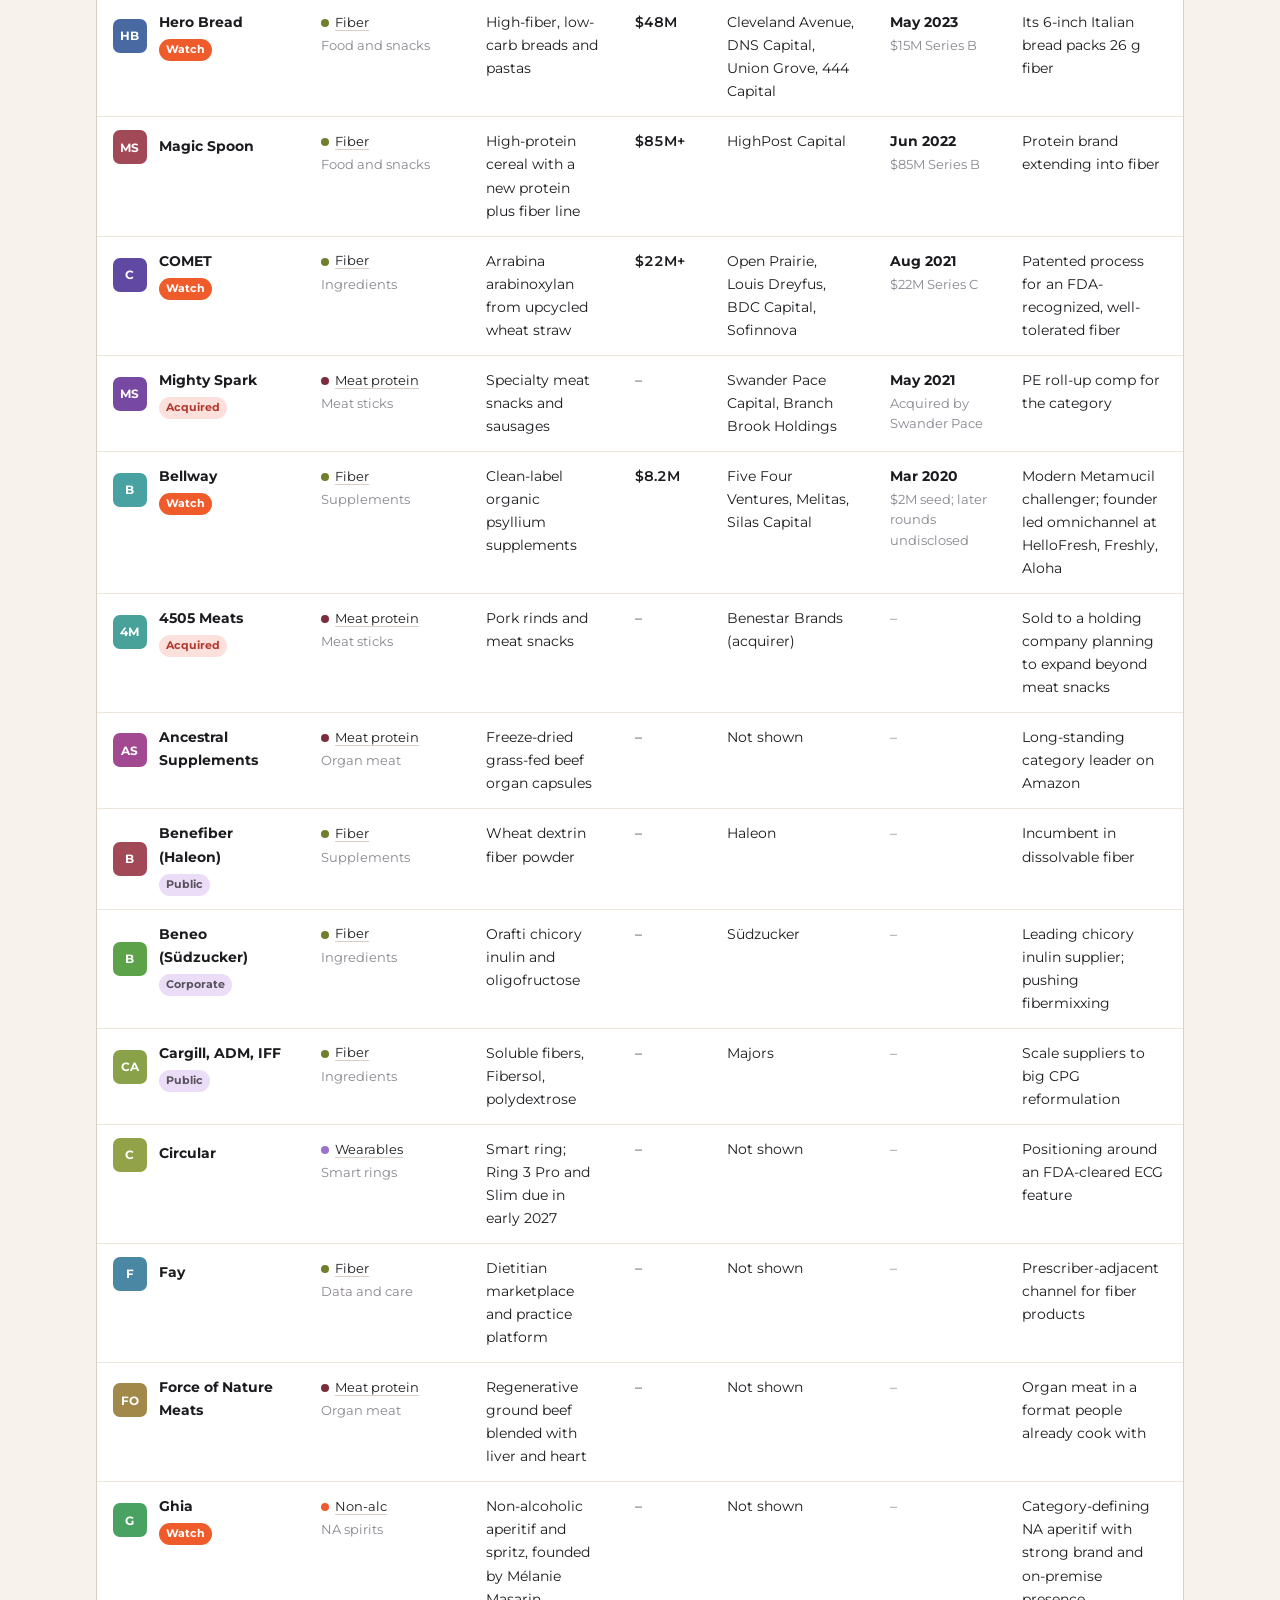
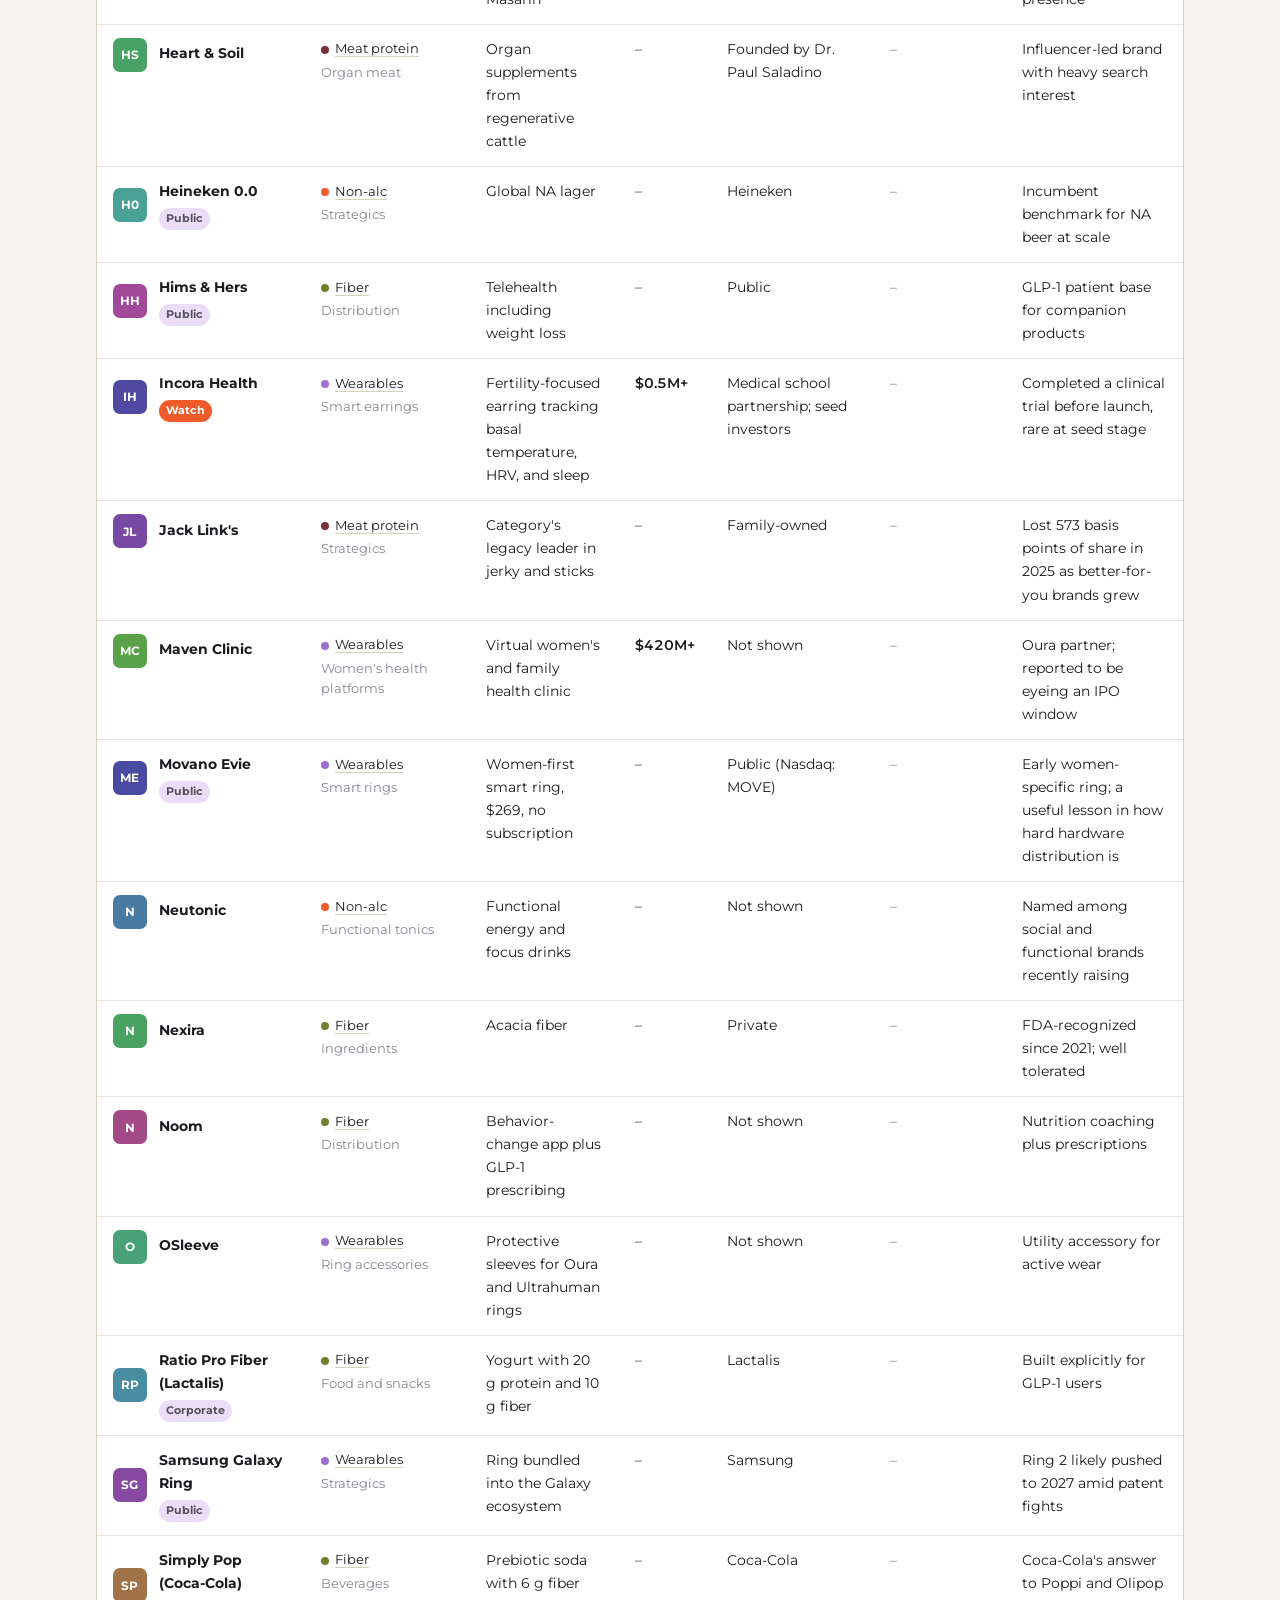
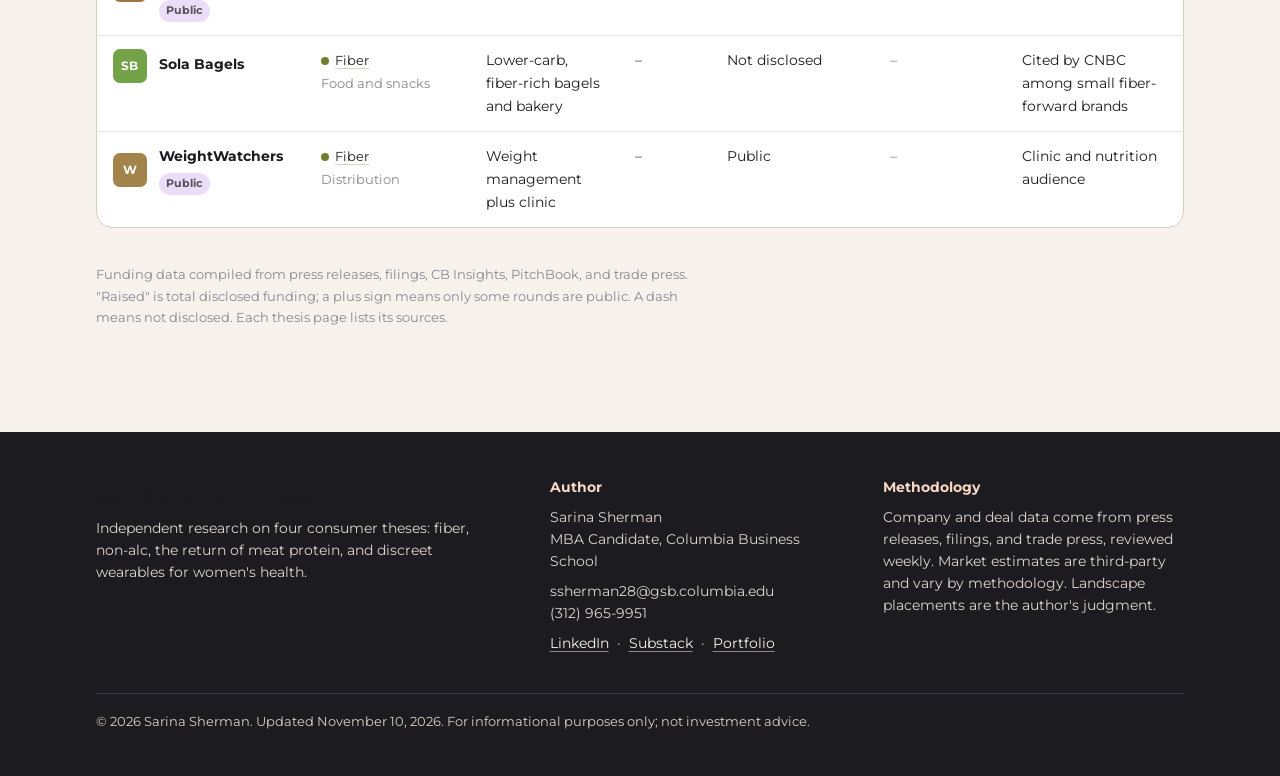
==== commit 0462208c: "Add Eat Scoops to the company database (watch list) Co-Authored-By: Claude Opus 5.5 <noreply@anthrop" ====
--- a/docs/companies.html
+++ b/docs/companies.html
@@ -15,11 +15,11 @@
 <nav class="bar" aria-label="Site">
   <div class="wrap">
     <a class="brand" href="./"><span class="mark">S</span><b>Sarina's Venture Thesis</b></a>
-    <ul class="nav"><li><a class="top" data-dd href="fiber.html"><i class="dot" style="background:#6F7F2E"></i>Fiber<i class="chev"></i></a><ul class="menu"><li><span class="mhead">Fiber thesis</span></li><li><a href="fiber.html#summary">The case in 60 seconds</a></li><li><a href="fiber.html#science">The science</a></li><li><a href="fiber.html#types">Fiber types</a></li><li><a href="fiber.html#rules">Regulation</a></li><li><a href="fiber.html#market">Market size</a></li><li><a href="fiber.html#outlook">Growth outlook</a></li><li><a href="fiber.html#deals">Deal flow</a></li><li><a href="fiber.html#landscape">Company landscape</a></li><li><a href="fiber.html#funds">Active investors</a></li><li><a href="fiber.html#strategics">Strategic activity</a></li><li><a href="fiber.html#voices">Notable voices</a></li><li><a href="fiber.html#thesis">Investment thesis</a></li><li><a href="fiber.html#risks">Key risks</a></li><li><a href="fiber.html#sources">Sources</a></li></ul></li><li><a class="top" data-dd href="non-alc.html"><i class="dot" style="background:#EF5B2B"></i>Non-Alc<i class="chev"></i></a><ul class="menu"><li><span class="mhead">Non-Alc thesis</span></li><li><a href="non-alc.html#summary">The case in 60 seconds</a></li><li><a href="non-alc.html#context">Why now</a></li><li><a href="non-alc.html#segments">Category map</a></li><li><a href="non-alc.html#rules">Regulation</a></li><li><a href="non-alc.html#outlook">Market and outlook</a></li><li><a href="non-alc.html#deals">Deal flow</a></li><li><a href="non-alc.html#landscape">Company landscape</a></li><li><a href="non-alc.html#funds">Active investors</a></li><li><a href="non-alc.html#strategics">Strategic activity</a></li><li><a href="non-alc.html#voices">Notable voices</a></li><li><a href="non-alc.html#thesis">Investment thesis</a></li><li><a href="non-alc.html#risks">Key risks</a></li><li><a href="non-alc.html#sources">Sources</a></li></ul></li><li><a class="top" data-dd href="meat-protein.html"><i class="dot" style="background:#7A2E3B"></i>Meat Protein<i class="chev"></i></a><ul class="menu"><li><span class="mhead">Meat Protein thesis</span></li><li><a href="meat-protein.html#summary">The case in 60 seconds</a></li><li><a href="meat-protein.html#context">Why now</a></li><li><a href="meat-protein.html#segments">Category map</a></li><li><a href="meat-protein.html#rules">Regulation</a></li><li><a href="meat-protein.html#outlook">Market and outlook</a></li><li><a href="meat-protein.html#deals">Deal flow</a></li><li><a href="meat-protein.html#landscape">Company landscape</a></li><li><a href="meat-protein.html#funds">Active investors</a></li><li><a href="meat-protein.html#strategics">Strategic activity</a></li><li><a href="meat-protein.html#voices">Notable voices</a></li><li><a href="meat-protein.html#thesis">Investment thesis</a></li><li><a href="meat-protein.html#risks">Key risks</a></li><li><a href="meat-protein.html#sources">Sources</a></li></ul></li><li><a class="top" data-dd href="wearables.html"><i class="dot" style="background:#9B72CF"></i>Wearables<i class="chev"></i></a><ul class="menu"><li><span class="mhead">Wearables thesis</span></li><li><a href="wearables.html#summary">The case in 60 seconds</a></li><li><a href="wearables.html#context">Why now</a></li><li><a href="wearables.html#segments">Category map</a></li><li><a href="wearables.html#rules">Regulation</a></li><li><a href="wearables.html#outlook">Market and outlook</a></li><li><a href="wearables.html#deals">Deal flow</a></li><li><a href="wearables.html#landscape">Company landscape</a></li><li><a href="wearables.html#funds">Active investors</a></li><li><a href="wearables.html#strategics">Strategic activity</a></li><li><a href="wearables.html#voices">Notable voices</a></li><li><a href="wearables.html#thesis">Investment thesis</a></li><li><a href="wearables.html#risks">Key risks</a></li><li><a href="wearables.html#sources">Sources</a></li></ul></li><li><a class="top dbtab" href="companies.html" aria-current="page"><svg viewBox="0 0 16 16" aria-hidden="true"><ellipse cx="8" cy="3.5" rx="6" ry="2.2" fill="none" stroke="currentColor" stroke-width="1.6"/><path d="M2 3.5v9c0 1.2 2.7 2.2 6 2.2s6-1 6-2.2v-9M2 8c0 1.2 2.7 2.2 6 2.2s6-1 6-2.2" fill="none" stroke="currentColor" stroke-width="1.6"/></svg>Company database<span class="cnt">90</span></a></li></ul>
+    <ul class="nav"><li><a class="top" data-dd href="fiber.html"><i class="dot" style="background:#6F7F2E"></i>Fiber<i class="chev"></i></a><ul class="menu"><li><span class="mhead">Fiber thesis</span></li><li><a href="fiber.html#summary">The case in 60 seconds</a></li><li><a href="fiber.html#science">The science</a></li><li><a href="fiber.html#types">Fiber types</a></li><li><a href="fiber.html#rules">Regulation</a></li><li><a href="fiber.html#market">Market size</a></li><li><a href="fiber.html#outlook">Growth outlook</a></li><li><a href="fiber.html#deals">Deal flow</a></li><li><a href="fiber.html#landscape">Company landscape</a></li><li><a href="fiber.html#funds">Active investors</a></li><li><a href="fiber.html#strategics">Strategic activity</a></li><li><a href="fiber.html#voices">Notable voices</a></li><li><a href="fiber.html#thesis">Investment thesis</a></li><li><a href="fiber.html#risks">Key risks</a></li><li><a href="fiber.html#sources">Sources</a></li></ul></li><li><a class="top" data-dd href="non-alc.html"><i class="dot" style="background:#EF5B2B"></i>Non-Alc<i class="chev"></i></a><ul class="menu"><li><span class="mhead">Non-Alc thesis</span></li><li><a href="non-alc.html#summary">The case in 60 seconds</a></li><li><a href="non-alc.html#context">Why now</a></li><li><a href="non-alc.html#segments">Category map</a></li><li><a href="non-alc.html#rules">Regulation</a></li><li><a href="non-alc.html#outlook">Market and outlook</a></li><li><a href="non-alc.html#deals">Deal flow</a></li><li><a href="non-alc.html#landscape">Company landscape</a></li><li><a href="non-alc.html#funds">Active investors</a></li><li><a href="non-alc.html#strategics">Strategic activity</a></li><li><a href="non-alc.html#voices">Notable voices</a></li><li><a href="non-alc.html#thesis">Investment thesis</a></li><li><a href="non-alc.html#risks">Key risks</a></li><li><a href="non-alc.html#sources">Sources</a></li></ul></li><li><a class="top" data-dd href="meat-protein.html"><i class="dot" style="background:#7A2E3B"></i>Meat Protein<i class="chev"></i></a><ul class="menu"><li><span class="mhead">Meat Protein thesis</span></li><li><a href="meat-protein.html#summary">The case in 60 seconds</a></li><li><a href="meat-protein.html#context">Why now</a></li><li><a href="meat-protein.html#segments">Category map</a></li><li><a href="meat-protein.html#rules">Regulation</a></li><li><a href="meat-protein.html#outlook">Market and outlook</a></li><li><a href="meat-protein.html#deals">Deal flow</a></li><li><a href="meat-protein.html#landscape">Company landscape</a></li><li><a href="meat-protein.html#funds">Active investors</a></li><li><a href="meat-protein.html#strategics">Strategic activity</a></li><li><a href="meat-protein.html#voices">Notable voices</a></li><li><a href="meat-protein.html#thesis">Investment thesis</a></li><li><a href="meat-protein.html#risks">Key risks</a></li><li><a href="meat-protein.html#sources">Sources</a></li></ul></li><li><a class="top" data-dd href="wearables.html"><i class="dot" style="background:#9B72CF"></i>Wearables<i class="chev"></i></a><ul class="menu"><li><span class="mhead">Wearables thesis</span></li><li><a href="wearables.html#summary">The case in 60 seconds</a></li><li><a href="wearables.html#context">Why now</a></li><li><a href="wearables.html#segments">Category map</a></li><li><a href="wearables.html#rules">Regulation</a></li><li><a href="wearables.html#outlook">Market and outlook</a></li><li><a href="wearables.html#deals">Deal flow</a></li><li><a href="wearables.html#landscape">Company landscape</a></li><li><a href="wearables.html#funds">Active investors</a></li><li><a href="wearables.html#strategics">Strategic activity</a></li><li><a href="wearables.html#voices">Notable voices</a></li><li><a href="wearables.html#thesis">Investment thesis</a></li><li><a href="wearables.html#risks">Key risks</a></li><li><a href="wearables.html#sources">Sources</a></li></ul></li><li><a class="top dbtab" href="companies.html" aria-current="page"><svg viewBox="0 0 16 16" aria-hidden="true"><ellipse cx="8" cy="3.5" rx="6" ry="2.2" fill="none" stroke="currentColor" stroke-width="1.6"/><path d="M2 3.5v9c0 1.2 2.7 2.2 6 2.2s6-1 6-2.2v-9M2 8c0 1.2 2.7 2.2 6 2.2s6-1 6-2.2" fill="none" stroke="currentColor" stroke-width="1.6"/></svg>Company database<span class="cnt">86</span></a></li></ul>
     <a class="navcta" href="./#about">Contact</a>
     <button class="navtoggle" id="navToggle" aria-expanded="false" aria-controls="mpanel">Menu</button>
   </div>
-  <div class="wrap mpanel" id="mpanel" hidden><a href="./">Home</a><details><summary><i class="dot" style="background:#6F7F2E"></i>Fiber</summary><a href="fiber.html">Overview</a><a href="fiber.html#summary">The case in 60 seconds</a><a href="fiber.html#science">The science</a><a href="fiber.html#types">Fiber types</a><a href="fiber.html#rules">Regulation</a><a href="fiber.html#market">Market size</a><a href="fiber.html#outlook">Growth outlook</a><a href="fiber.html#deals">Deal flow</a><a href="fiber.html#landscape">Company landscape</a><a href="fiber.html#funds">Active investors</a><a href="fiber.html#strategics">Strategic activity</a><a href="fiber.html#voices">Notable voices</a><a href="fiber.html#thesis">Investment thesis</a><a href="fiber.html#risks">Key risks</a><a href="fiber.html#sources">Sources</a></details><details><summary><i class="dot" style="background:#EF5B2B"></i>Non-Alc</summary><a href="non-alc.html">Overview</a><a href="non-alc.html#summary">The case in 60 seconds</a><a href="non-alc.html#context">Why now</a><a href="non-alc.html#segments">Category map</a><a href="non-alc.html#rules">Regulation</a><a href="non-alc.html#outlook">Market and outlook</a><a href="non-alc.html#deals">Deal flow</a><a href="non-alc.html#landscape">Company landscape</a><a href="non-alc.html#funds">Active investors</a><a href="non-alc.html#strategics">Strategic activity</a><a href="non-alc.html#voices">Notable voices</a><a href="non-alc.html#thesis">Investment thesis</a><a href="non-alc.html#risks">Key risks</a><a href="non-alc.html#sources">Sources</a></details><details><summary><i class="dot" style="background:#7A2E3B"></i>Meat Protein</summary><a href="meat-protein.html">Overview</a><a href="meat-protein.html#summary">The case in 60 seconds</a><a href="meat-protein.html#context">Why now</a><a href="meat-protein.html#segments">Category map</a><a href="meat-protein.html#rules">Regulation</a><a href="meat-protein.html#outlook">Market and outlook</a><a href="meat-protein.html#deals">Deal flow</a><a href="meat-protein.html#landscape">Company landscape</a><a href="meat-protein.html#funds">Active investors</a><a href="meat-protein.html#strategics">Strategic activity</a><a href="meat-protein.html#voices">Notable voices</a><a href="meat-protein.html#thesis">Investment thesis</a><a href="meat-protein.html#risks">Key risks</a><a href="meat-protein.html#sources">Sources</a></details><details><summary><i class="dot" style="background:#9B72CF"></i>Wearables</summary><a href="wearables.html">Overview</a><a href="wearables.html#summary">The case in 60 seconds</a><a href="wearables.html#context">Why now</a><a href="wearables.html#segments">Category map</a><a href="wearables.html#rules">Regulation</a><a href="wearables.html#outlook">Market and outlook</a><a href="wearables.html#deals">Deal flow</a><a href="wearables.html#landscape">Company landscape</a><a href="wearables.html#funds">Active investors</a><a href="wearables.html#strategics">Strategic activity</a><a href="wearables.html#voices">Notable voices</a><a href="wearables.html#thesis">Investment thesis</a><a href="wearables.html#risks">Key risks</a><a href="wearables.html#sources">Sources</a></details><a class="mdb" href="companies.html">Company database (90 companies)</a><a href="./#about">Contact</a></div>
+  <div class="wrap mpanel" id="mpanel" hidden><a href="./">Home</a><details><summary><i class="dot" style="background:#6F7F2E"></i>Fiber</summary><a href="fiber.html">Overview</a><a href="fiber.html#summary">The case in 60 seconds</a><a href="fiber.html#science">The science</a><a href="fiber.html#types">Fiber types</a><a href="fiber.html#rules">Regulation</a><a href="fiber.html#market">Market size</a><a href="fiber.html#outlook">Growth outlook</a><a href="fiber.html#deals">Deal flow</a><a href="fiber.html#landscape">Company landscape</a><a href="fiber.html#funds">Active investors</a><a href="fiber.html#strategics">Strategic activity</a><a href="fiber.html#voices">Notable voices</a><a href="fiber.html#thesis">Investment thesis</a><a href="fiber.html#risks">Key risks</a><a href="fiber.html#sources">Sources</a></details><details><summary><i class="dot" style="background:#EF5B2B"></i>Non-Alc</summary><a href="non-alc.html">Overview</a><a href="non-alc.html#summary">The case in 60 seconds</a><a href="non-alc.html#context">Why now</a><a href="non-alc.html#segments">Category map</a><a href="non-alc.html#rules">Regulation</a><a href="non-alc.html#outlook">Market and outlook</a><a href="non-alc.html#deals">Deal flow</a><a href="non-alc.html#landscape">Company landscape</a><a href="non-alc.html#funds">Active investors</a><a href="non-alc.html#strategics">Strategic activity</a><a href="non-alc.html#voices">Notable voices</a><a href="non-alc.html#thesis">Investment thesis</a><a href="non-alc.html#risks">Key risks</a><a href="non-alc.html#sources">Sources</a></details><details><summary><i class="dot" style="background:#7A2E3B"></i>Meat Protein</summary><a href="meat-protein.html">Overview</a><a href="meat-protein.html#summary">The case in 60 seconds</a><a href="meat-protein.html#context">Why now</a><a href="meat-protein.html#segments">Category map</a><a href="meat-protein.html#rules">Regulation</a><a href="meat-protein.html#outlook">Market and outlook</a><a href="meat-protein.html#deals">Deal flow</a><a href="meat-protein.html#landscape">Company landscape</a><a href="meat-protein.html#funds">Active investors</a><a href="meat-protein.html#strategics">Strategic activity</a><a href="meat-protein.html#voices">Notable voices</a><a href="meat-protein.html#thesis">Investment thesis</a><a href="meat-protein.html#risks">Key risks</a><a href="meat-protein.html#sources">Sources</a></details><details><summary><i class="dot" style="background:#9B72CF"></i>Wearables</summary><a href="wearables.html">Overview</a><a href="wearables.html#summary">The case in 60 seconds</a><a href="wearables.html#context">Why now</a><a href="wearables.html#segments">Category map</a><a href="wearables.html#rules">Regulation</a><a href="wearables.html#outlook">Market and outlook</a><a href="wearables.html#deals">Deal flow</a><a href="wearables.html#landscape">Company landscape</a><a href="wearables.html#funds">Active investors</a><a href="wearables.html#strategics">Strategic activity</a><a href="wearables.html#voices">Notable voices</a><a href="wearables.html#thesis">Investment thesis</a><a href="wearables.html#risks">Key risks</a><a href="wearables.html#sources">Sources</a></details><a class="mdb" href="companies.html">Company database (86 companies)</a><a href="./#about">Contact</a></div>
 </nav>
 <main id="top">
 <div class="wrap">
@@ -28,7 +28,7 @@
     <span class="eyebrow"><i></i>Across all four theses</span>
     <h1>Company <em>database</em></h1>
     <p class="sub">Brands, ingredient makers, platforms, and strategics across fiber, non-alc, meat protein, and wearables. Companies tagged Watch are ones I think are worth tracking for a near-term raise or exit.</p>
-    <p class="meta"><span>90 companies: 40 fiber &middot; 15 non-alc &middot; 17 meat protein &middot; 18 wearables</span><span class="sep"></span><span>Updated November 2, 2026</span></p>
+    <p class="meta"><span>86 companies: 40 fiber &middot; 15 non-alc &middot; 17 meat protein &middot; 14 wearables</span><span class="sep"></span><span>Updated November 10, 2026</span></p>
   </div>
 </header>
 </div>
@@ -48,7 +48,7 @@
   <div class="exportbar" role="group" aria-label="Export the database">
     <strong>Export</strong>
     <button class="xbtn" id="xView" type="button">Download current view (CSV)</button>
-    <button class="xbtn alt" id="xAll" type="button">Download all 90 (CSV)</button>
+    <button class="xbtn alt" id="xAll" type="button">Download all 86 (CSV)</button>
     <button class="xbtn alt" id="xCopy" type="button">Copy for Sheets or Excel</button>
     <span class="xmsg" id="xmsg" aria-live="polite">Exports respect your filters, search, and sort.</span>
   </div>
@@ -69,7 +69,7 @@
     <div><p><strong style="color:#F9D8C6">Author</strong></p><p>Sarina Sherman<br>MBA Candidate, Columbia Business School</p><p>ssherman28@gsb.columbia.edu<br>(312) 965-9951</p><p><a href="https://www.linkedin.com/in/sarina-sherman/" target="_blank" rel="noopener">LinkedIn</a> &nbsp;&middot;&nbsp; <a href="https://substack.com/@sarinasherman" target="_blank" rel="noopener">Substack</a> &nbsp;&middot;&nbsp; <a href="https://sarina-sherman-6.github.io/CBS-MBA-AI-Portfolio/" target="_blank" rel="noopener">Portfolio</a></p></div>
     <div><p><strong style="color:#F9D8C6">Methodology</strong></p><p>Company and deal data come from press releases, filings, and trade press, reviewed weekly. Market estimates are third-party and vary by methodology. Landscape placements are the author's judgment.</p></div>
   </div>
-  <div class="fine">&copy; 2026 Sarina Sherman. Updated November 2, 2026. For informational purposes only; not investment advice.</div>
+  <div class="fine">&copy; 2026 Sarina Sherman. Updated November 10, 2026. For informational purposes only; not investment advice.</div>
 </div></footer>
 <script src="assets/companies.js"></script><script>window.CHARTS=[];</script><script src="assets/site.js"></script>
 </body>
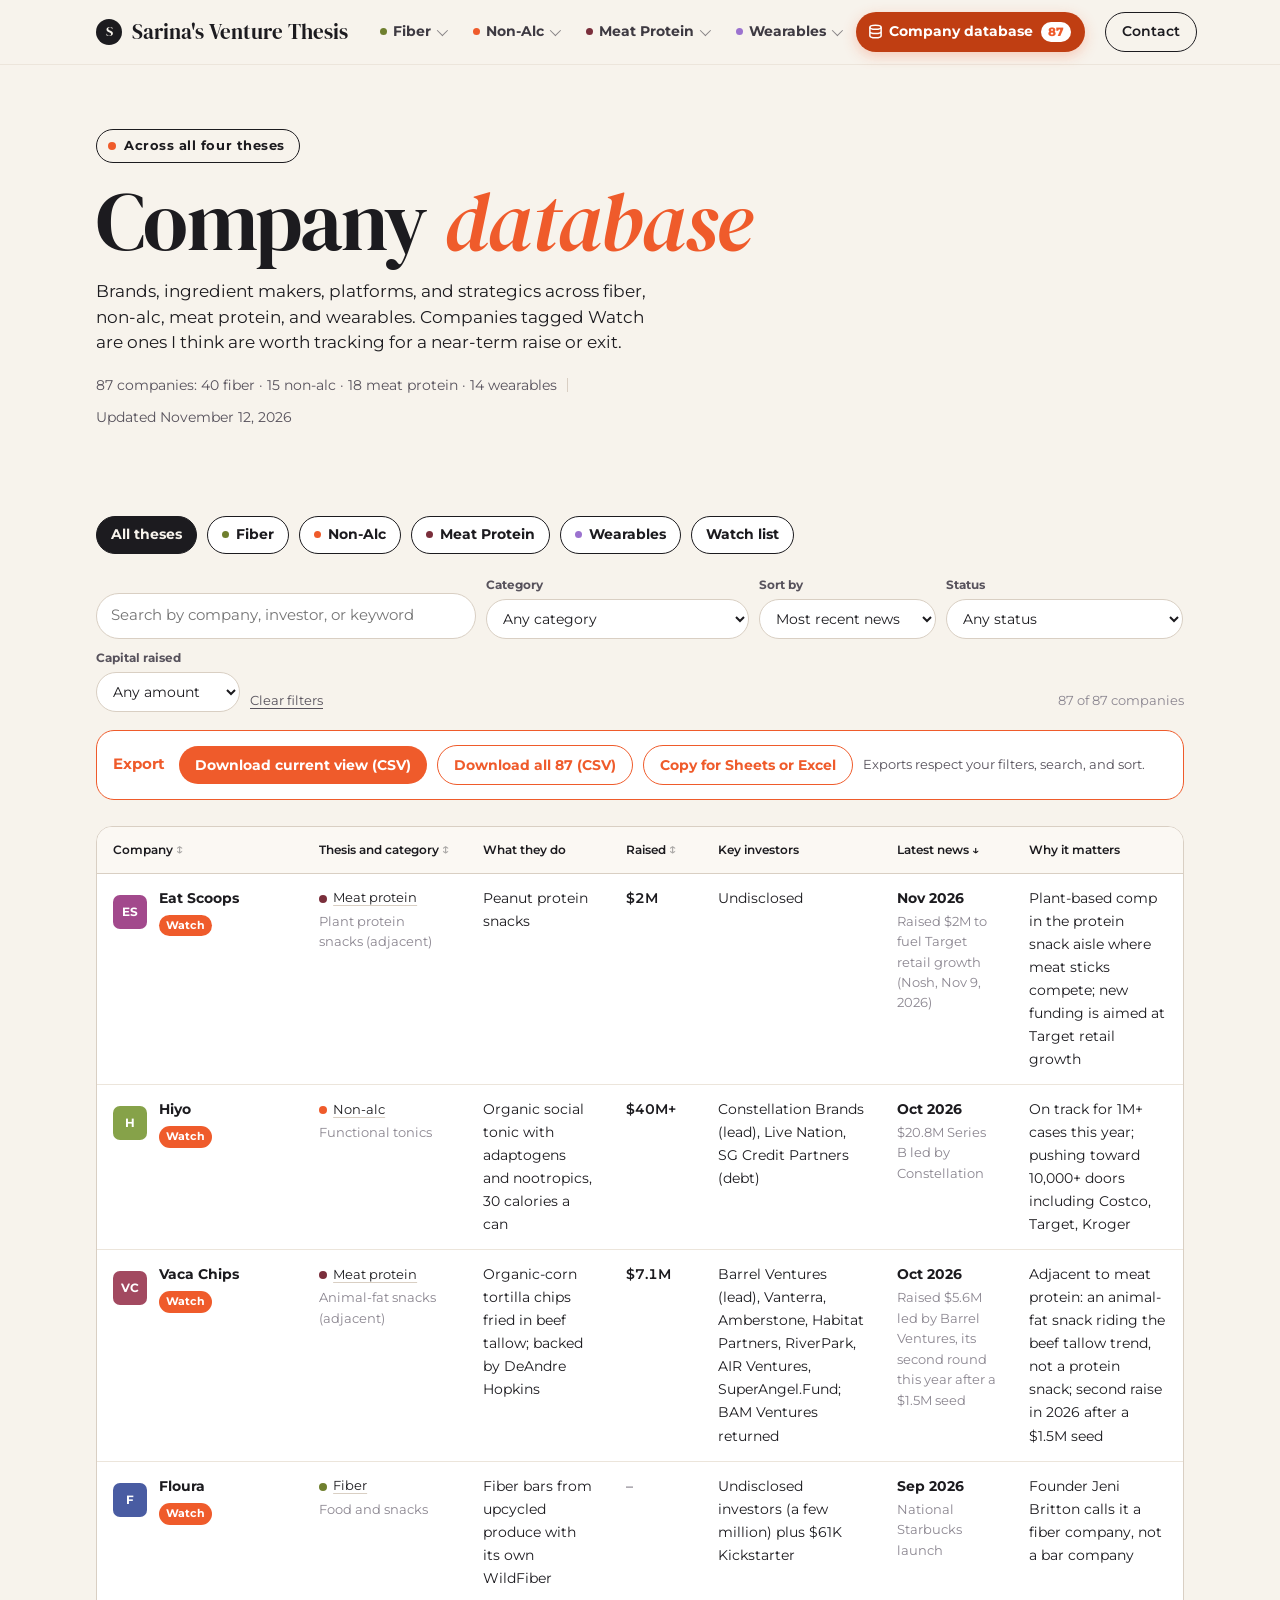
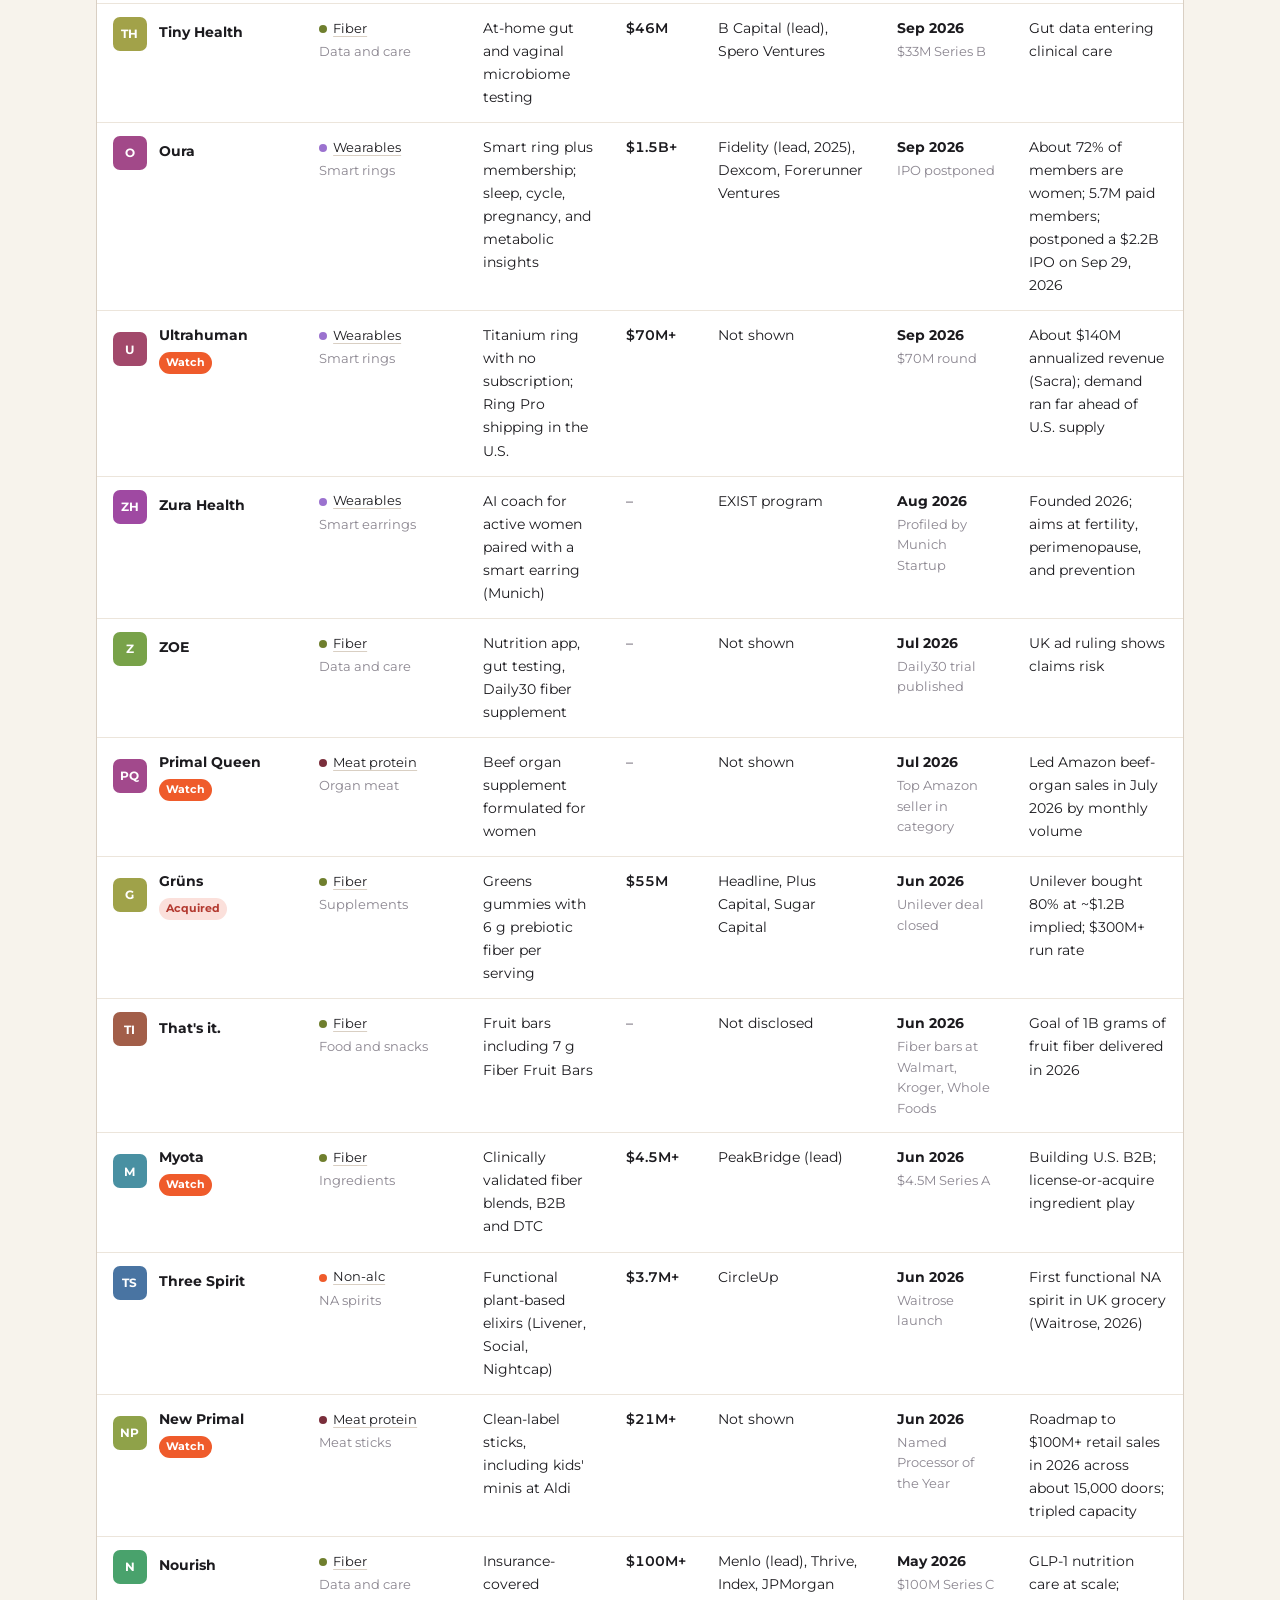
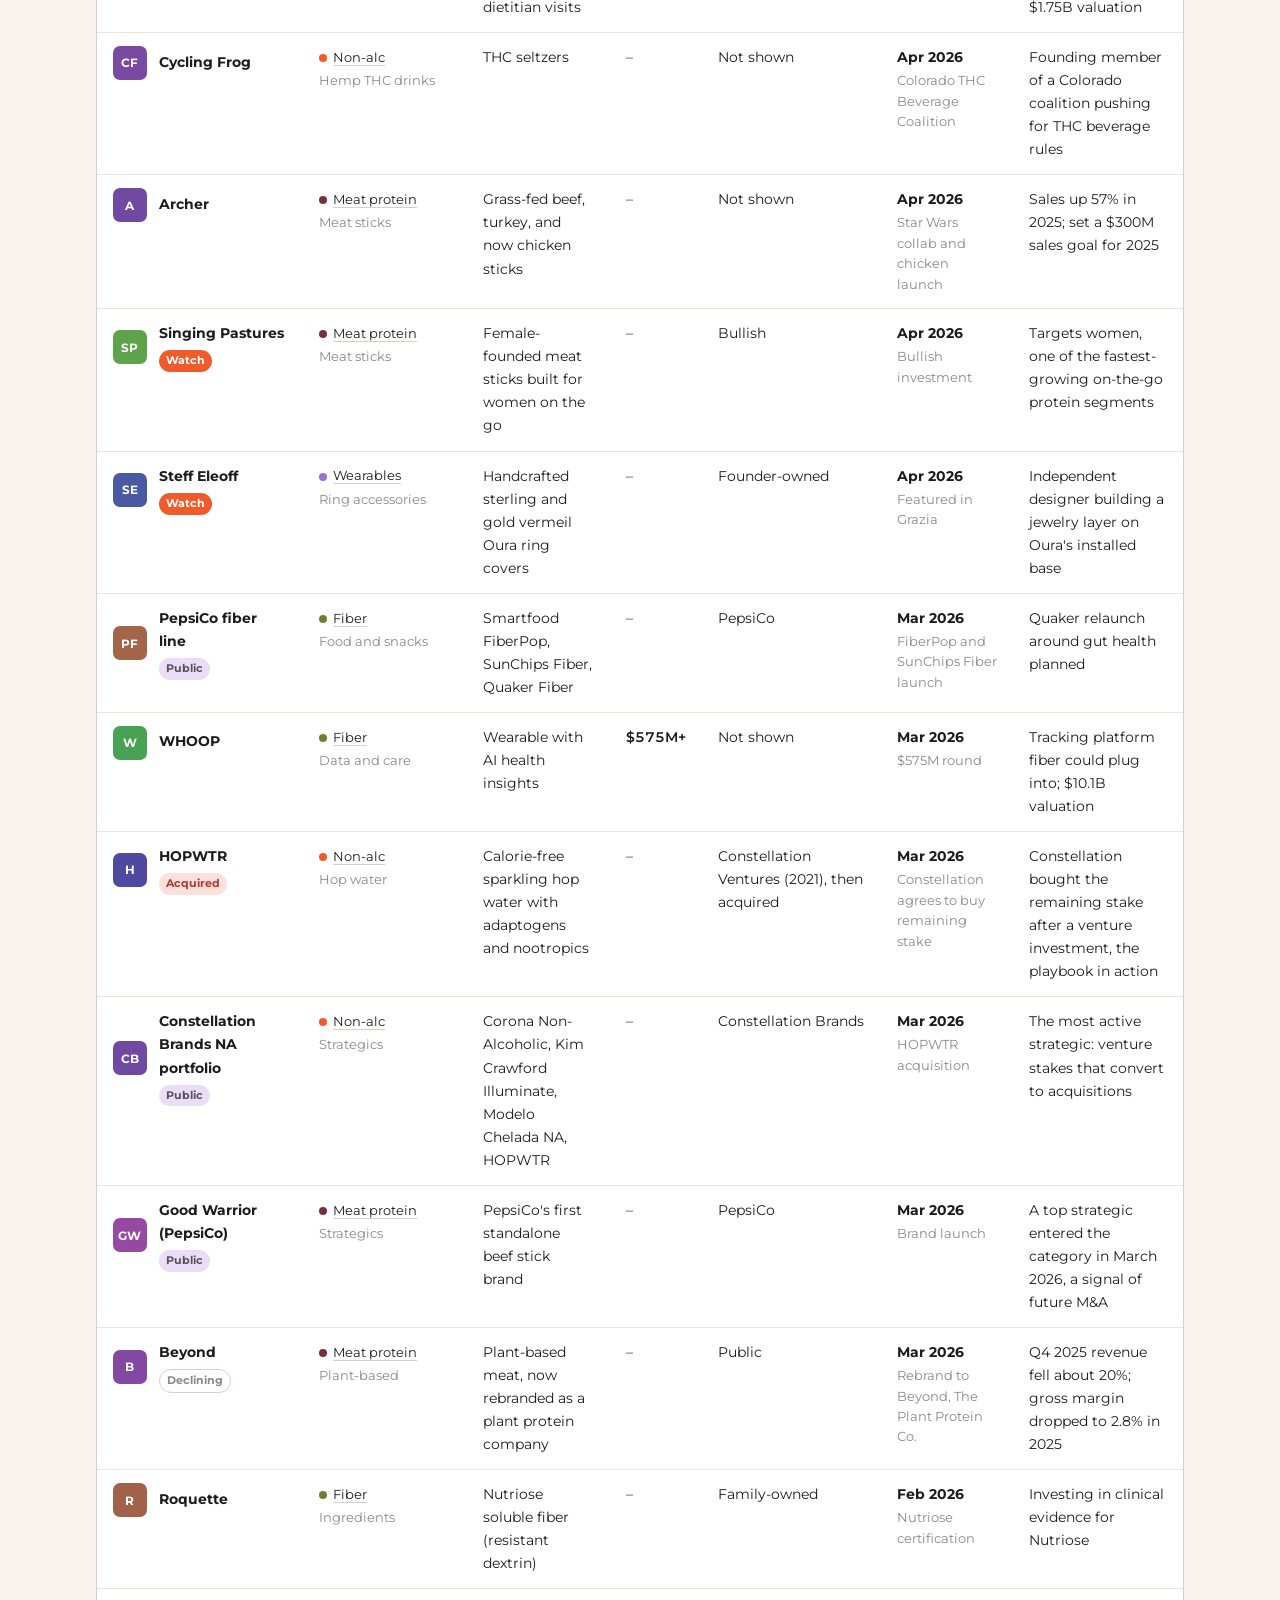
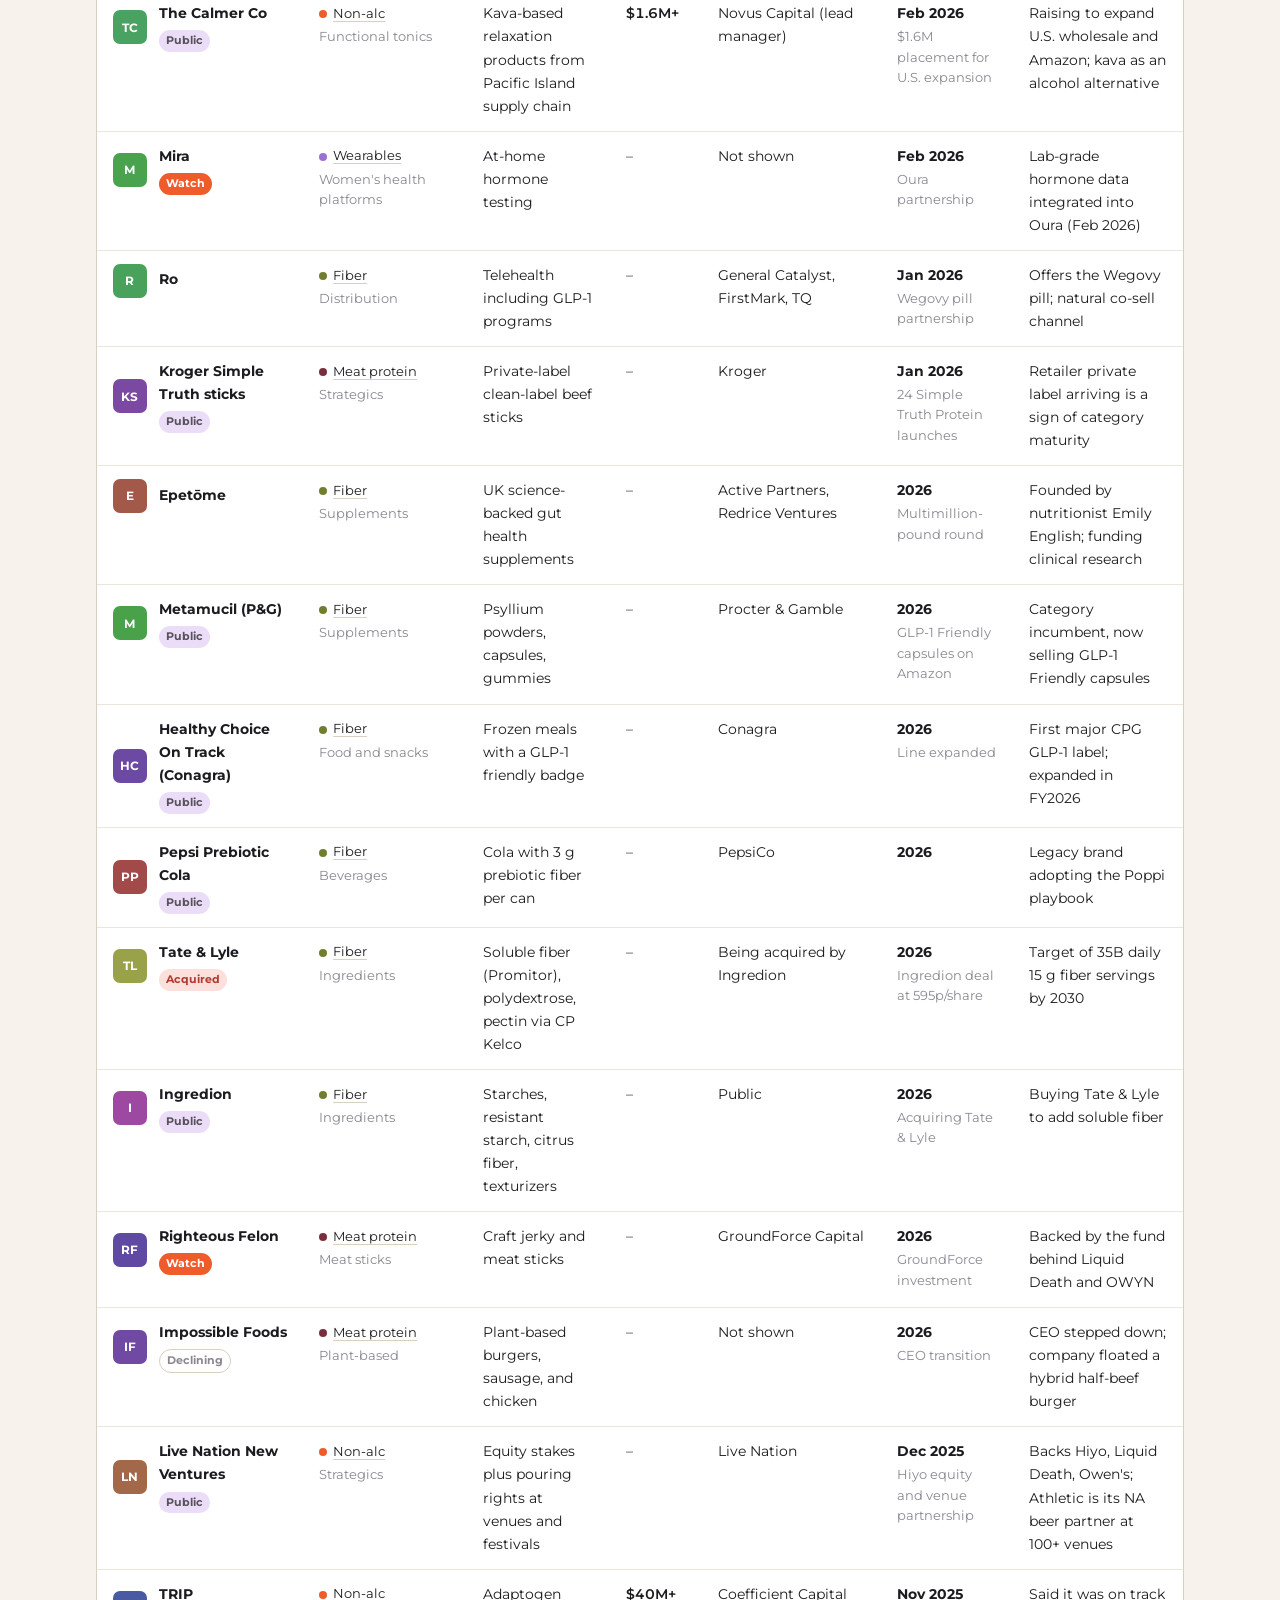
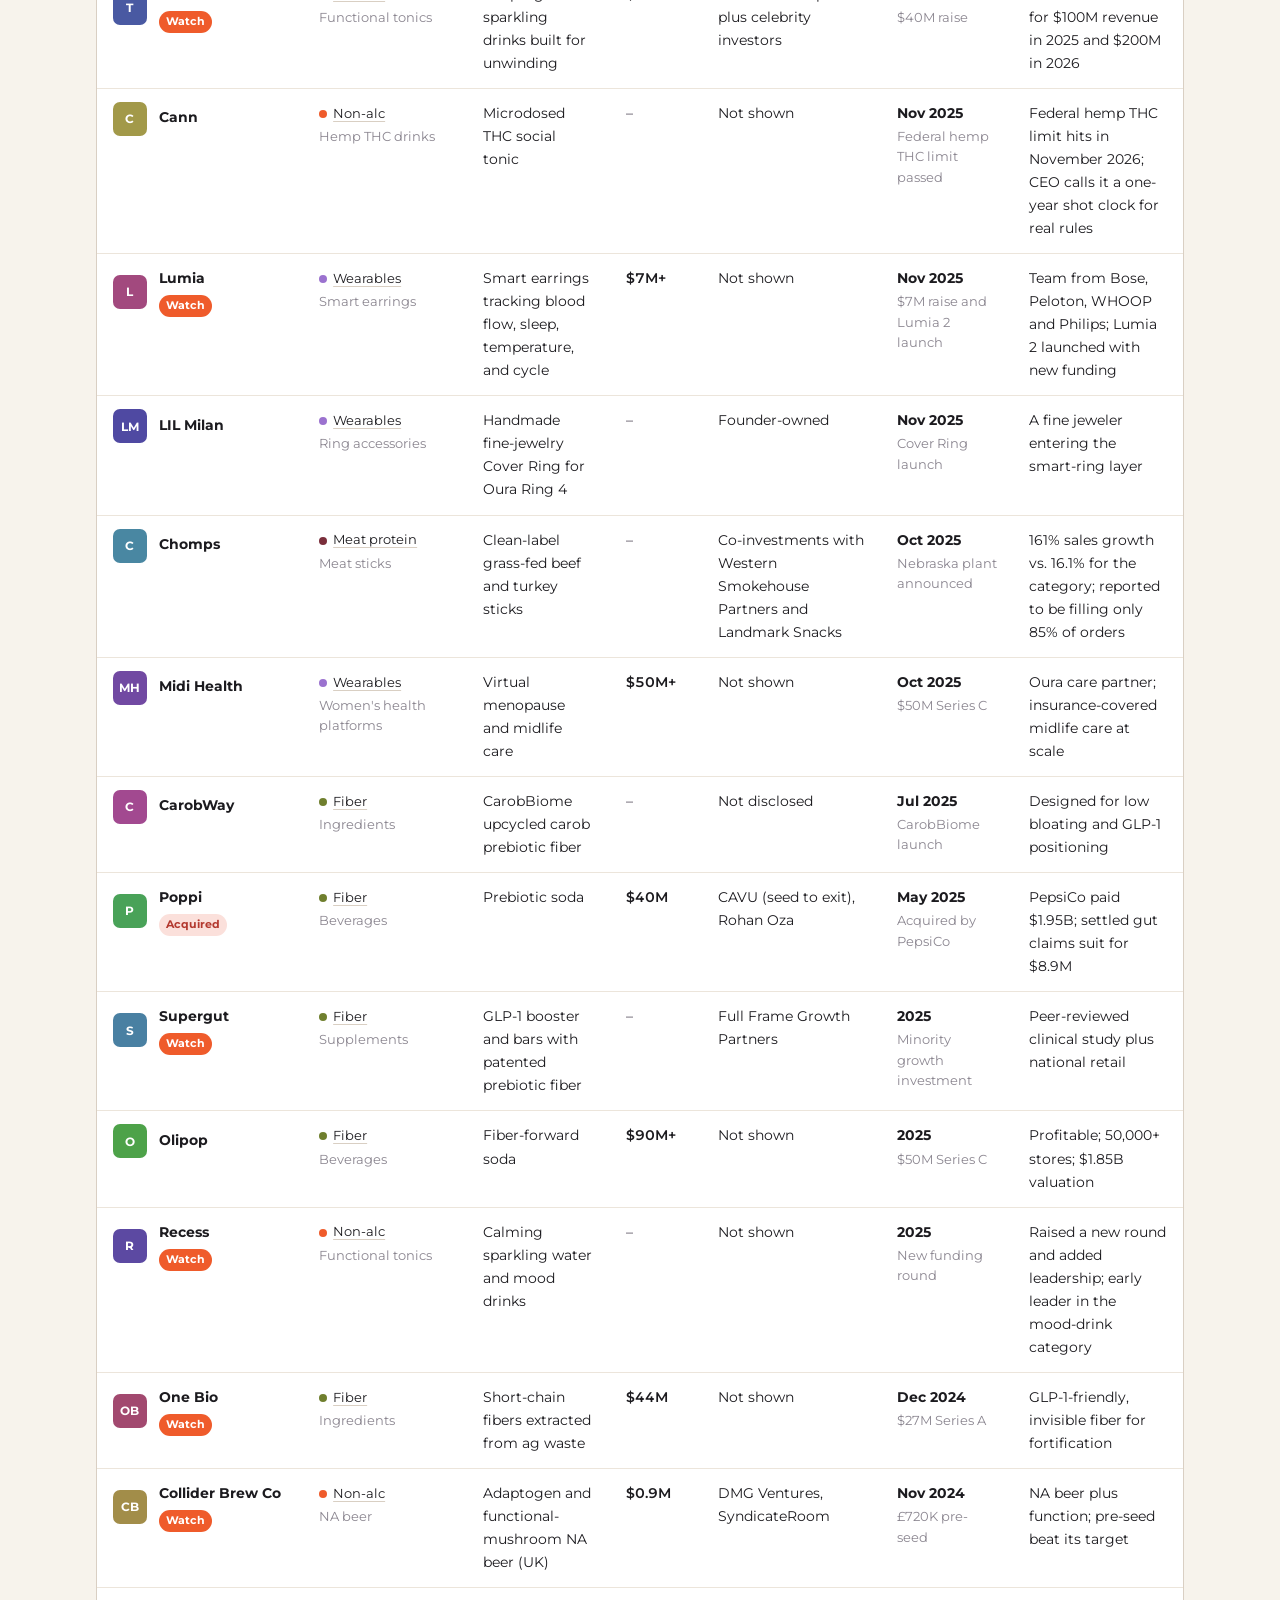
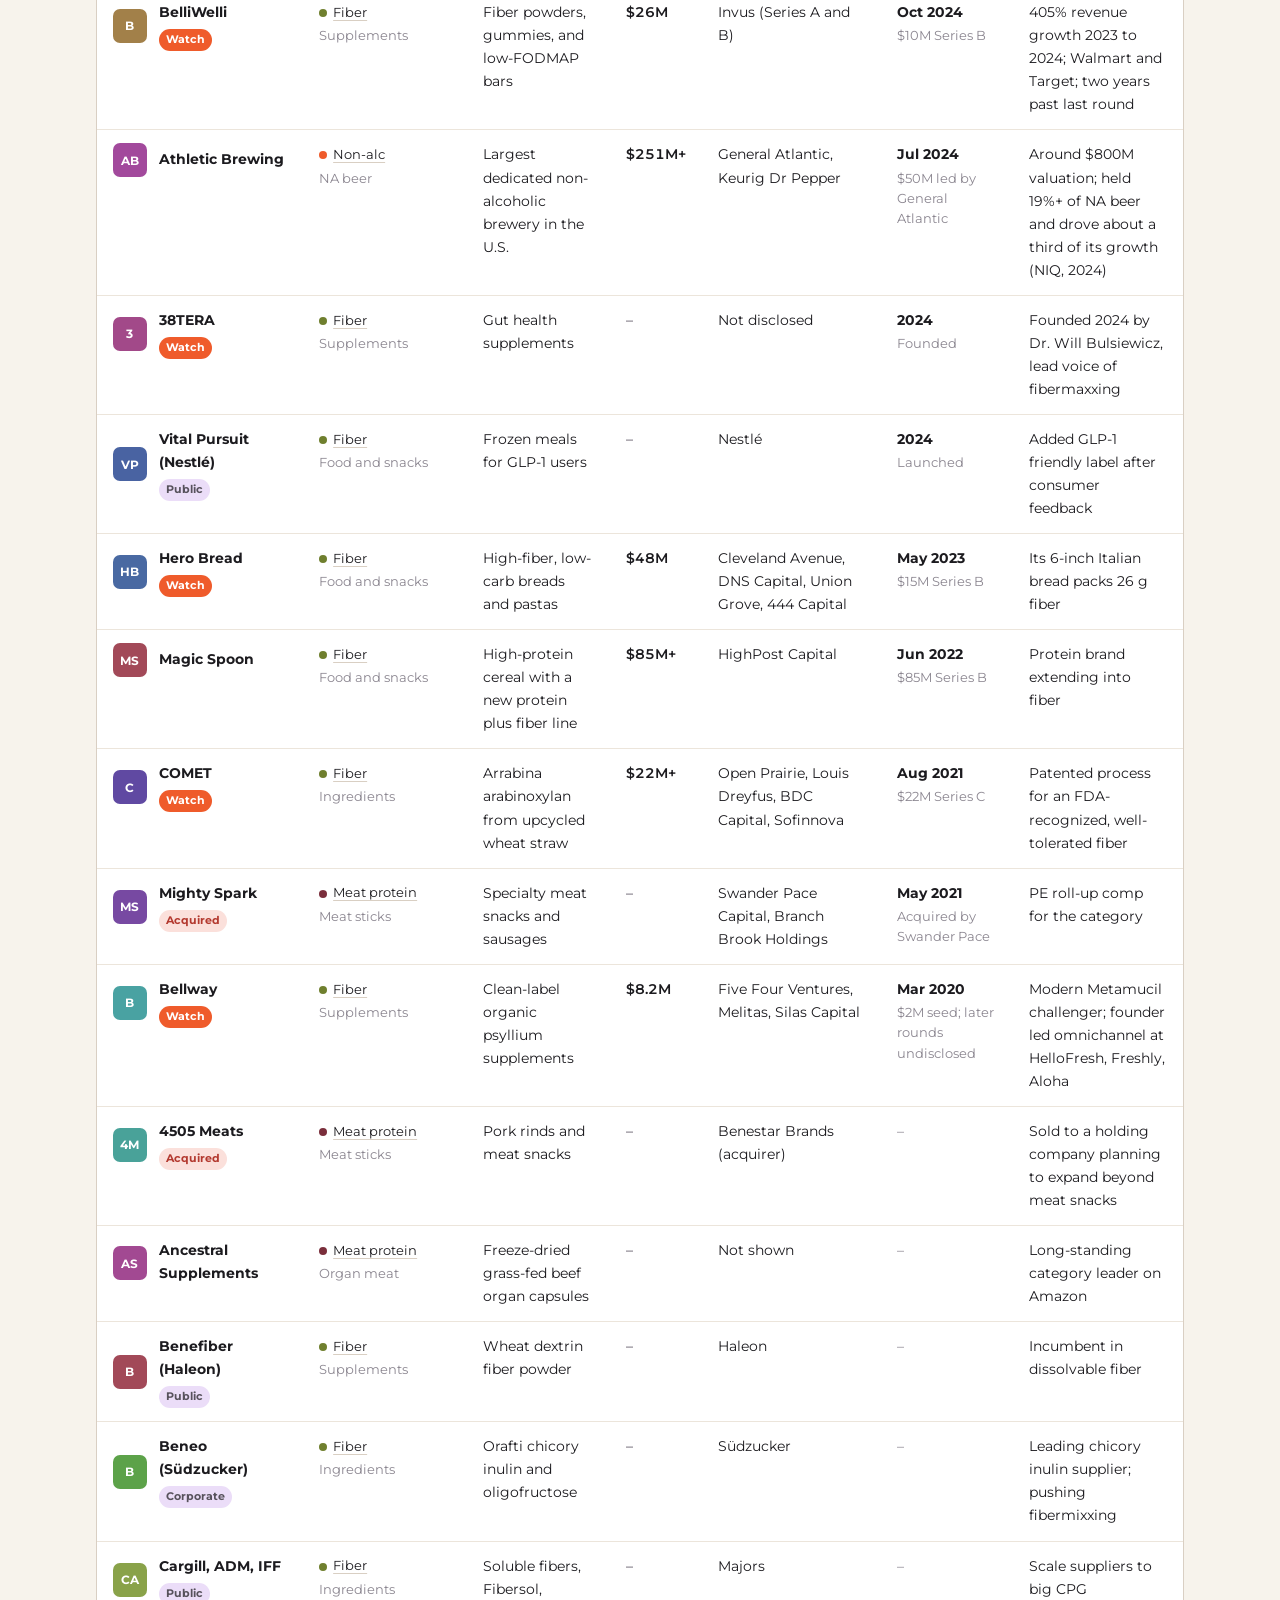
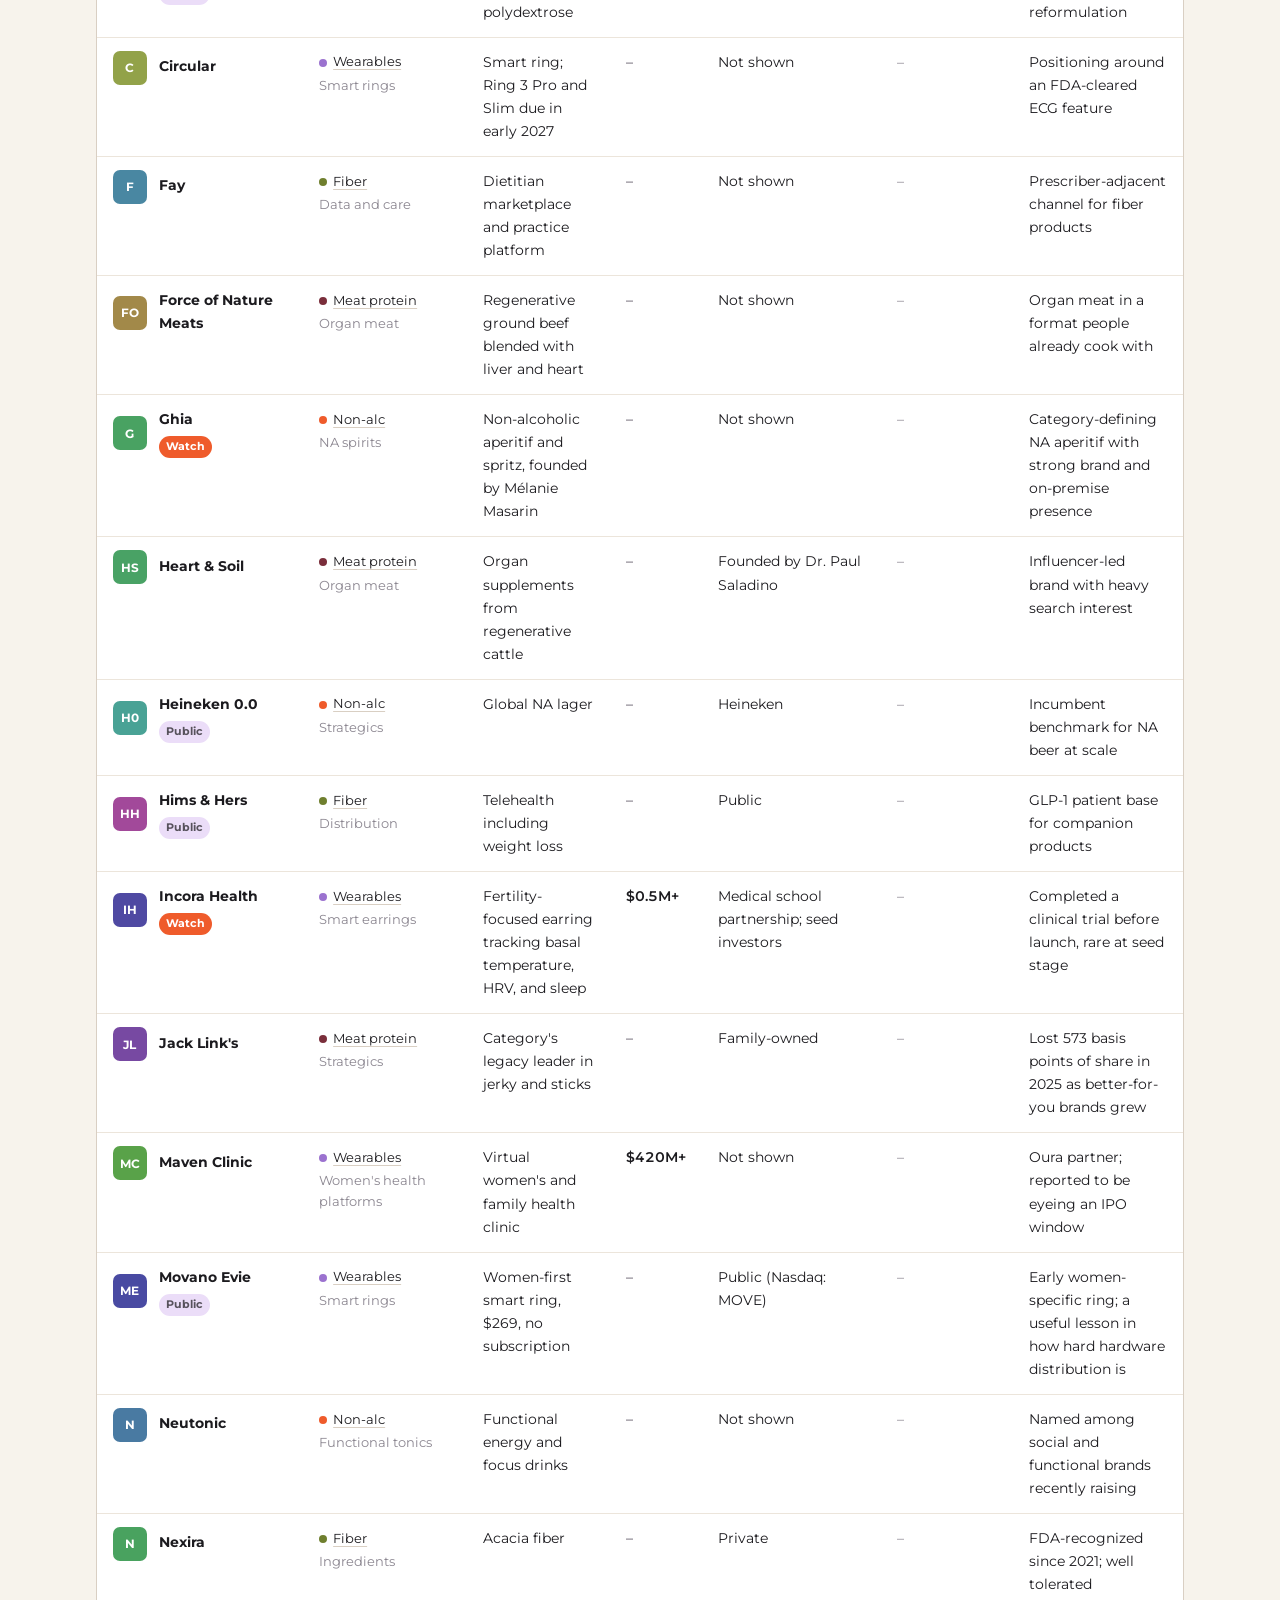
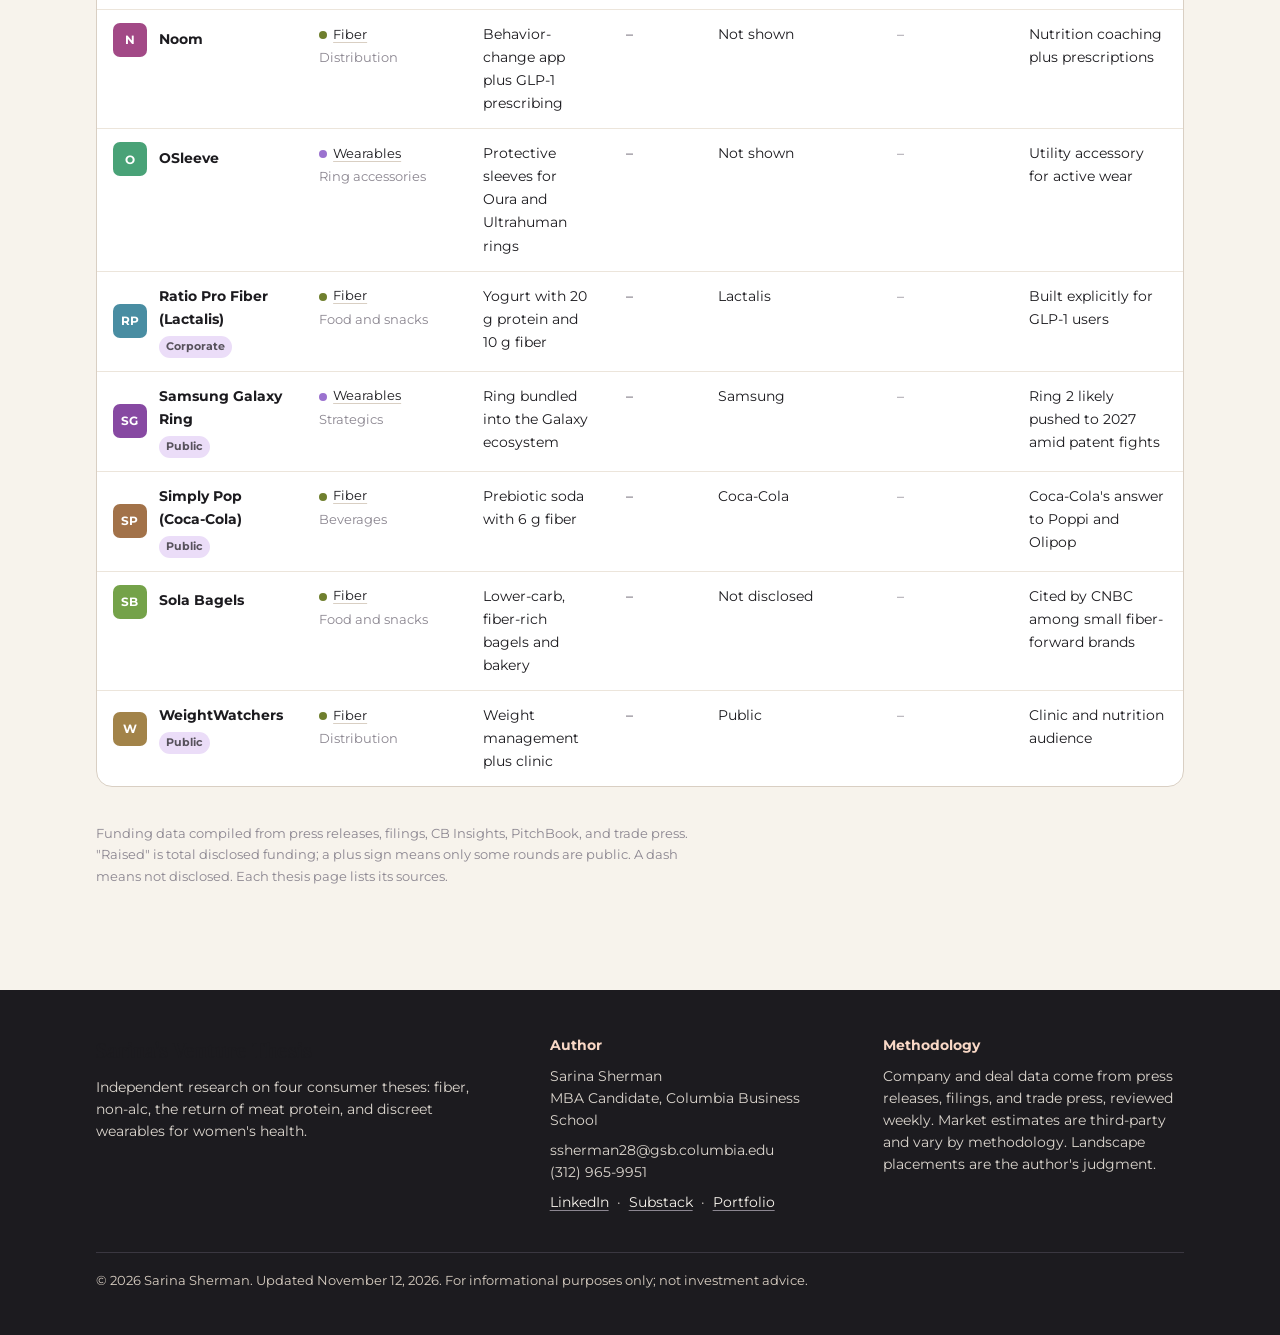
==== commit 07c5e8ab: "Add Vaca Chips (watch list) and a protein-funding market signal Co-Authored-By: Claude Opus 5.5 <nor" ====
--- a/docs/companies.html
+++ b/docs/companies.html
@@ -15,11 +15,11 @@
 <nav class="bar" aria-label="Site">
   <div class="wrap">
     <a class="brand" href="./"><span class="mark">S</span><b>Sarina's Venture Thesis</b></a>
-    <ul class="nav"><li><a class="top" data-dd href="fiber.html"><i class="dot" style="background:#6F7F2E"></i>Fiber<i class="chev"></i></a><ul class="menu"><li><span class="mhead">Fiber thesis</span></li><li><a href="fiber.html#summary">The case in 60 seconds</a></li><li><a href="fiber.html#science">The science</a></li><li><a href="fiber.html#types">Fiber types</a></li><li><a href="fiber.html#rules">Regulation</a></li><li><a href="fiber.html#market">Market size</a></li><li><a href="fiber.html#outlook">Growth outlook</a></li><li><a href="fiber.html#deals">Deal flow</a></li><li><a href="fiber.html#landscape">Company landscape</a></li><li><a href="fiber.html#funds">Active investors</a></li><li><a href="fiber.html#strategics">Strategic activity</a></li><li><a href="fiber.html#voices">Notable voices</a></li><li><a href="fiber.html#thesis">Investment thesis</a></li><li><a href="fiber.html#risks">Key risks</a></li><li><a href="fiber.html#sources">Sources</a></li></ul></li><li><a class="top" data-dd href="non-alc.html"><i class="dot" style="background:#EF5B2B"></i>Non-Alc<i class="chev"></i></a><ul class="menu"><li><span class="mhead">Non-Alc thesis</span></li><li><a href="non-alc.html#summary">The case in 60 seconds</a></li><li><a href="non-alc.html#context">Why now</a></li><li><a href="non-alc.html#segments">Category map</a></li><li><a href="non-alc.html#rules">Regulation</a></li><li><a href="non-alc.html#outlook">Market and outlook</a></li><li><a href="non-alc.html#deals">Deal flow</a></li><li><a href="non-alc.html#landscape">Company landscape</a></li><li><a href="non-alc.html#funds">Active investors</a></li><li><a href="non-alc.html#strategics">Strategic activity</a></li><li><a href="non-alc.html#voices">Notable voices</a></li><li><a href="non-alc.html#thesis">Investment thesis</a></li><li><a href="non-alc.html#risks">Key risks</a></li><li><a href="non-alc.html#sources">Sources</a></li></ul></li><li><a class="top" data-dd href="meat-protein.html"><i class="dot" style="background:#7A2E3B"></i>Meat Protein<i class="chev"></i></a><ul class="menu"><li><span class="mhead">Meat Protein thesis</span></li><li><a href="meat-protein.html#summary">The case in 60 seconds</a></li><li><a href="meat-protein.html#context">Why now</a></li><li><a href="meat-protein.html#segments">Category map</a></li><li><a href="meat-protein.html#rules">Regulation</a></li><li><a href="meat-protein.html#outlook">Market and outlook</a></li><li><a href="meat-protein.html#deals">Deal flow</a></li><li><a href="meat-protein.html#landscape">Company landscape</a></li><li><a href="meat-protein.html#funds">Active investors</a></li><li><a href="meat-protein.html#strategics">Strategic activity</a></li><li><a href="meat-protein.html#voices">Notable voices</a></li><li><a href="meat-protein.html#thesis">Investment thesis</a></li><li><a href="meat-protein.html#risks">Key risks</a></li><li><a href="meat-protein.html#sources">Sources</a></li></ul></li><li><a class="top" data-dd href="wearables.html"><i class="dot" style="background:#9B72CF"></i>Wearables<i class="chev"></i></a><ul class="menu"><li><span class="mhead">Wearables thesis</span></li><li><a href="wearables.html#summary">The case in 60 seconds</a></li><li><a href="wearables.html#context">Why now</a></li><li><a href="wearables.html#segments">Category map</a></li><li><a href="wearables.html#rules">Regulation</a></li><li><a href="wearables.html#outlook">Market and outlook</a></li><li><a href="wearables.html#deals">Deal flow</a></li><li><a href="wearables.html#landscape">Company landscape</a></li><li><a href="wearables.html#funds">Active investors</a></li><li><a href="wearables.html#strategics">Strategic activity</a></li><li><a href="wearables.html#voices">Notable voices</a></li><li><a href="wearables.html#thesis">Investment thesis</a></li><li><a href="wearables.html#risks">Key risks</a></li><li><a href="wearables.html#sources">Sources</a></li></ul></li><li><a class="top dbtab" href="companies.html" aria-current="page"><svg viewBox="0 0 16 16" aria-hidden="true"><ellipse cx="8" cy="3.5" rx="6" ry="2.2" fill="none" stroke="currentColor" stroke-width="1.6"/><path d="M2 3.5v9c0 1.2 2.7 2.2 6 2.2s6-1 6-2.2v-9M2 8c0 1.2 2.7 2.2 6 2.2s6-1 6-2.2" fill="none" stroke="currentColor" stroke-width="1.6"/></svg>Company database<span class="cnt">86</span></a></li></ul>
+    <ul class="nav"><li><a class="top" data-dd href="fiber.html"><i class="dot" style="background:#6F7F2E"></i>Fiber<i class="chev"></i></a><ul class="menu"><li><span class="mhead">Fiber thesis</span></li><li><a href="fiber.html#summary">The case in 60 seconds</a></li><li><a href="fiber.html#science">The science</a></li><li><a href="fiber.html#types">Fiber types</a></li><li><a href="fiber.html#rules">Regulation</a></li><li><a href="fiber.html#market">Market size</a></li><li><a href="fiber.html#outlook">Growth outlook</a></li><li><a href="fiber.html#deals">Deal flow</a></li><li><a href="fiber.html#landscape">Company landscape</a></li><li><a href="fiber.html#funds">Active investors</a></li><li><a href="fiber.html#strategics">Strategic activity</a></li><li><a href="fiber.html#voices">Notable voices</a></li><li><a href="fiber.html#thesis">Investment thesis</a></li><li><a href="fiber.html#risks">Key risks</a></li><li><a href="fiber.html#sources">Sources</a></li></ul></li><li><a class="top" data-dd href="non-alc.html"><i class="dot" style="background:#EF5B2B"></i>Non-Alc<i class="chev"></i></a><ul class="menu"><li><span class="mhead">Non-Alc thesis</span></li><li><a href="non-alc.html#summary">The case in 60 seconds</a></li><li><a href="non-alc.html#context">Why now</a></li><li><a href="non-alc.html#segments">Category map</a></li><li><a href="non-alc.html#rules">Regulation</a></li><li><a href="non-alc.html#outlook">Market and outlook</a></li><li><a href="non-alc.html#deals">Deal flow</a></li><li><a href="non-alc.html#landscape">Company landscape</a></li><li><a href="non-alc.html#funds">Active investors</a></li><li><a href="non-alc.html#strategics">Strategic activity</a></li><li><a href="non-alc.html#voices">Notable voices</a></li><li><a href="non-alc.html#thesis">Investment thesis</a></li><li><a href="non-alc.html#risks">Key risks</a></li><li><a href="non-alc.html#sources">Sources</a></li></ul></li><li><a class="top" data-dd href="meat-protein.html"><i class="dot" style="background:#7A2E3B"></i>Meat Protein<i class="chev"></i></a><ul class="menu"><li><span class="mhead">Meat Protein thesis</span></li><li><a href="meat-protein.html#summary">The case in 60 seconds</a></li><li><a href="meat-protein.html#context">Why now</a></li><li><a href="meat-protein.html#segments">Category map</a></li><li><a href="meat-protein.html#rules">Regulation</a></li><li><a href="meat-protein.html#outlook">Market and outlook</a></li><li><a href="meat-protein.html#deals">Deal flow</a></li><li><a href="meat-protein.html#landscape">Company landscape</a></li><li><a href="meat-protein.html#funds">Active investors</a></li><li><a href="meat-protein.html#strategics">Strategic activity</a></li><li><a href="meat-protein.html#voices">Notable voices</a></li><li><a href="meat-protein.html#thesis">Investment thesis</a></li><li><a href="meat-protein.html#risks">Key risks</a></li><li><a href="meat-protein.html#sources">Sources</a></li></ul></li><li><a class="top" data-dd href="wearables.html"><i class="dot" style="background:#9B72CF"></i>Wearables<i class="chev"></i></a><ul class="menu"><li><span class="mhead">Wearables thesis</span></li><li><a href="wearables.html#summary">The case in 60 seconds</a></li><li><a href="wearables.html#context">Why now</a></li><li><a href="wearables.html#segments">Category map</a></li><li><a href="wearables.html#rules">Regulation</a></li><li><a href="wearables.html#outlook">Market and outlook</a></li><li><a href="wearables.html#deals">Deal flow</a></li><li><a href="wearables.html#landscape">Company landscape</a></li><li><a href="wearables.html#funds">Active investors</a></li><li><a href="wearables.html#strategics">Strategic activity</a></li><li><a href="wearables.html#voices">Notable voices</a></li><li><a href="wearables.html#thesis">Investment thesis</a></li><li><a href="wearables.html#risks">Key risks</a></li><li><a href="wearables.html#sources">Sources</a></li></ul></li><li><a class="top dbtab" href="companies.html" aria-current="page"><svg viewBox="0 0 16 16" aria-hidden="true"><ellipse cx="8" cy="3.5" rx="6" ry="2.2" fill="none" stroke="currentColor" stroke-width="1.6"/><path d="M2 3.5v9c0 1.2 2.7 2.2 6 2.2s6-1 6-2.2v-9M2 8c0 1.2 2.7 2.2 6 2.2s6-1 6-2.2" fill="none" stroke="currentColor" stroke-width="1.6"/></svg>Company database<span class="cnt">87</span></a></li></ul>
     <a class="navcta" href="./#about">Contact</a>
     <button class="navtoggle" id="navToggle" aria-expanded="false" aria-controls="mpanel">Menu</button>
   </div>
-  <div class="wrap mpanel" id="mpanel" hidden><a href="./">Home</a><details><summary><i class="dot" style="background:#6F7F2E"></i>Fiber</summary><a href="fiber.html">Overview</a><a href="fiber.html#summary">The case in 60 seconds</a><a href="fiber.html#science">The science</a><a href="fiber.html#types">Fiber types</a><a href="fiber.html#rules">Regulation</a><a href="fiber.html#market">Market size</a><a href="fiber.html#outlook">Growth outlook</a><a href="fiber.html#deals">Deal flow</a><a href="fiber.html#landscape">Company landscape</a><a href="fiber.html#funds">Active investors</a><a href="fiber.html#strategics">Strategic activity</a><a href="fiber.html#voices">Notable voices</a><a href="fiber.html#thesis">Investment thesis</a><a href="fiber.html#risks">Key risks</a><a href="fiber.html#sources">Sources</a></details><details><summary><i class="dot" style="background:#EF5B2B"></i>Non-Alc</summary><a href="non-alc.html">Overview</a><a href="non-alc.html#summary">The case in 60 seconds</a><a href="non-alc.html#context">Why now</a><a href="non-alc.html#segments">Category map</a><a href="non-alc.html#rules">Regulation</a><a href="non-alc.html#outlook">Market and outlook</a><a href="non-alc.html#deals">Deal flow</a><a href="non-alc.html#landscape">Company landscape</a><a href="non-alc.html#funds">Active investors</a><a href="non-alc.html#strategics">Strategic activity</a><a href="non-alc.html#voices">Notable voices</a><a href="non-alc.html#thesis">Investment thesis</a><a href="non-alc.html#risks">Key risks</a><a href="non-alc.html#sources">Sources</a></details><details><summary><i class="dot" style="background:#7A2E3B"></i>Meat Protein</summary><a href="meat-protein.html">Overview</a><a href="meat-protein.html#summary">The case in 60 seconds</a><a href="meat-protein.html#context">Why now</a><a href="meat-protein.html#segments">Category map</a><a href="meat-protein.html#rules">Regulation</a><a href="meat-protein.html#outlook">Market and outlook</a><a href="meat-protein.html#deals">Deal flow</a><a href="meat-protein.html#landscape">Company landscape</a><a href="meat-protein.html#funds">Active investors</a><a href="meat-protein.html#strategics">Strategic activity</a><a href="meat-protein.html#voices">Notable voices</a><a href="meat-protein.html#thesis">Investment thesis</a><a href="meat-protein.html#risks">Key risks</a><a href="meat-protein.html#sources">Sources</a></details><details><summary><i class="dot" style="background:#9B72CF"></i>Wearables</summary><a href="wearables.html">Overview</a><a href="wearables.html#summary">The case in 60 seconds</a><a href="wearables.html#context">Why now</a><a href="wearables.html#segments">Category map</a><a href="wearables.html#rules">Regulation</a><a href="wearables.html#outlook">Market and outlook</a><a href="wearables.html#deals">Deal flow</a><a href="wearables.html#landscape">Company landscape</a><a href="wearables.html#funds">Active investors</a><a href="wearables.html#strategics">Strategic activity</a><a href="wearables.html#voices">Notable voices</a><a href="wearables.html#thesis">Investment thesis</a><a href="wearables.html#risks">Key risks</a><a href="wearables.html#sources">Sources</a></details><a class="mdb" href="companies.html">Company database (86 companies)</a><a href="./#about">Contact</a></div>
+  <div class="wrap mpanel" id="mpanel" hidden><a href="./">Home</a><details><summary><i class="dot" style="background:#6F7F2E"></i>Fiber</summary><a href="fiber.html">Overview</a><a href="fiber.html#summary">The case in 60 seconds</a><a href="fiber.html#science">The science</a><a href="fiber.html#types">Fiber types</a><a href="fiber.html#rules">Regulation</a><a href="fiber.html#market">Market size</a><a href="fiber.html#outlook">Growth outlook</a><a href="fiber.html#deals">Deal flow</a><a href="fiber.html#landscape">Company landscape</a><a href="fiber.html#funds">Active investors</a><a href="fiber.html#strategics">Strategic activity</a><a href="fiber.html#voices">Notable voices</a><a href="fiber.html#thesis">Investment thesis</a><a href="fiber.html#risks">Key risks</a><a href="fiber.html#sources">Sources</a></details><details><summary><i class="dot" style="background:#EF5B2B"></i>Non-Alc</summary><a href="non-alc.html">Overview</a><a href="non-alc.html#summary">The case in 60 seconds</a><a href="non-alc.html#context">Why now</a><a href="non-alc.html#segments">Category map</a><a href="non-alc.html#rules">Regulation</a><a href="non-alc.html#outlook">Market and outlook</a><a href="non-alc.html#deals">Deal flow</a><a href="non-alc.html#landscape">Company landscape</a><a href="non-alc.html#funds">Active investors</a><a href="non-alc.html#strategics">Strategic activity</a><a href="non-alc.html#voices">Notable voices</a><a href="non-alc.html#thesis">Investment thesis</a><a href="non-alc.html#risks">Key risks</a><a href="non-alc.html#sources">Sources</a></details><details><summary><i class="dot" style="background:#7A2E3B"></i>Meat Protein</summary><a href="meat-protein.html">Overview</a><a href="meat-protein.html#summary">The case in 60 seconds</a><a href="meat-protein.html#context">Why now</a><a href="meat-protein.html#segments">Category map</a><a href="meat-protein.html#rules">Regulation</a><a href="meat-protein.html#outlook">Market and outlook</a><a href="meat-protein.html#deals">Deal flow</a><a href="meat-protein.html#landscape">Company landscape</a><a href="meat-protein.html#funds">Active investors</a><a href="meat-protein.html#strategics">Strategic activity</a><a href="meat-protein.html#voices">Notable voices</a><a href="meat-protein.html#thesis">Investment thesis</a><a href="meat-protein.html#risks">Key risks</a><a href="meat-protein.html#sources">Sources</a></details><details><summary><i class="dot" style="background:#9B72CF"></i>Wearables</summary><a href="wearables.html">Overview</a><a href="wearables.html#summary">The case in 60 seconds</a><a href="wearables.html#context">Why now</a><a href="wearables.html#segments">Category map</a><a href="wearables.html#rules">Regulation</a><a href="wearables.html#outlook">Market and outlook</a><a href="wearables.html#deals">Deal flow</a><a href="wearables.html#landscape">Company landscape</a><a href="wearables.html#funds">Active investors</a><a href="wearables.html#strategics">Strategic activity</a><a href="wearables.html#voices">Notable voices</a><a href="wearables.html#thesis">Investment thesis</a><a href="wearables.html#risks">Key risks</a><a href="wearables.html#sources">Sources</a></details><a class="mdb" href="companies.html">Company database (87 companies)</a><a href="./#about">Contact</a></div>
 </nav>
 <main id="top">
 <div class="wrap">
@@ -28,7 +28,7 @@
     <span class="eyebrow"><i></i>Across all four theses</span>
     <h1>Company <em>database</em></h1>
     <p class="sub">Brands, ingredient makers, platforms, and strategics across fiber, non-alc, meat protein, and wearables. Companies tagged Watch are ones I think are worth tracking for a near-term raise or exit.</p>
-    <p class="meta"><span>86 companies: 40 fiber &middot; 15 non-alc &middot; 17 meat protein &middot; 14 wearables</span><span class="sep"></span><span>Updated November 10, 2026</span></p>
+    <p class="meta"><span>87 companies: 40 fiber &middot; 15 non-alc &middot; 18 meat protein &middot; 14 wearables</span><span class="sep"></span><span>Updated November 12, 2026</span></p>
   </div>
 </header>
 </div>
@@ -48,7 +48,7 @@
   <div class="exportbar" role="group" aria-label="Export the database">
     <strong>Export</strong>
     <button class="xbtn" id="xView" type="button">Download current view (CSV)</button>
-    <button class="xbtn alt" id="xAll" type="button">Download all 86 (CSV)</button>
+    <button class="xbtn alt" id="xAll" type="button">Download all 87 (CSV)</button>
     <button class="xbtn alt" id="xCopy" type="button">Copy for Sheets or Excel</button>
     <span class="xmsg" id="xmsg" aria-live="polite">Exports respect your filters, search, and sort.</span>
   </div>
@@ -69,7 +69,7 @@
     <div><p><strong style="color:#F9D8C6">Author</strong></p><p>Sarina Sherman<br>MBA Candidate, Columbia Business School</p><p>ssherman28@gsb.columbia.edu<br>(312) 965-9951</p><p><a href="https://www.linkedin.com/in/sarina-sherman/" target="_blank" rel="noopener">LinkedIn</a> &nbsp;&middot;&nbsp; <a href="https://substack.com/@sarinasherman" target="_blank" rel="noopener">Substack</a> &nbsp;&middot;&nbsp; <a href="https://sarina-sherman-6.github.io/CBS-MBA-AI-Portfolio/" target="_blank" rel="noopener">Portfolio</a></p></div>
     <div><p><strong style="color:#F9D8C6">Methodology</strong></p><p>Company and deal data come from press releases, filings, and trade press, reviewed weekly. Market estimates are third-party and vary by methodology. Landscape placements are the author's judgment.</p></div>
   </div>
-  <div class="fine">&copy; 2026 Sarina Sherman. Updated November 10, 2026. For informational purposes only; not investment advice.</div>
+  <div class="fine">&copy; 2026 Sarina Sherman. Updated November 12, 2026. For informational purposes only; not investment advice.</div>
 </div></footer>
 <script src="assets/companies.js"></script><script>window.CHARTS=[];</script><script src="assets/site.js"></script>
 </body>
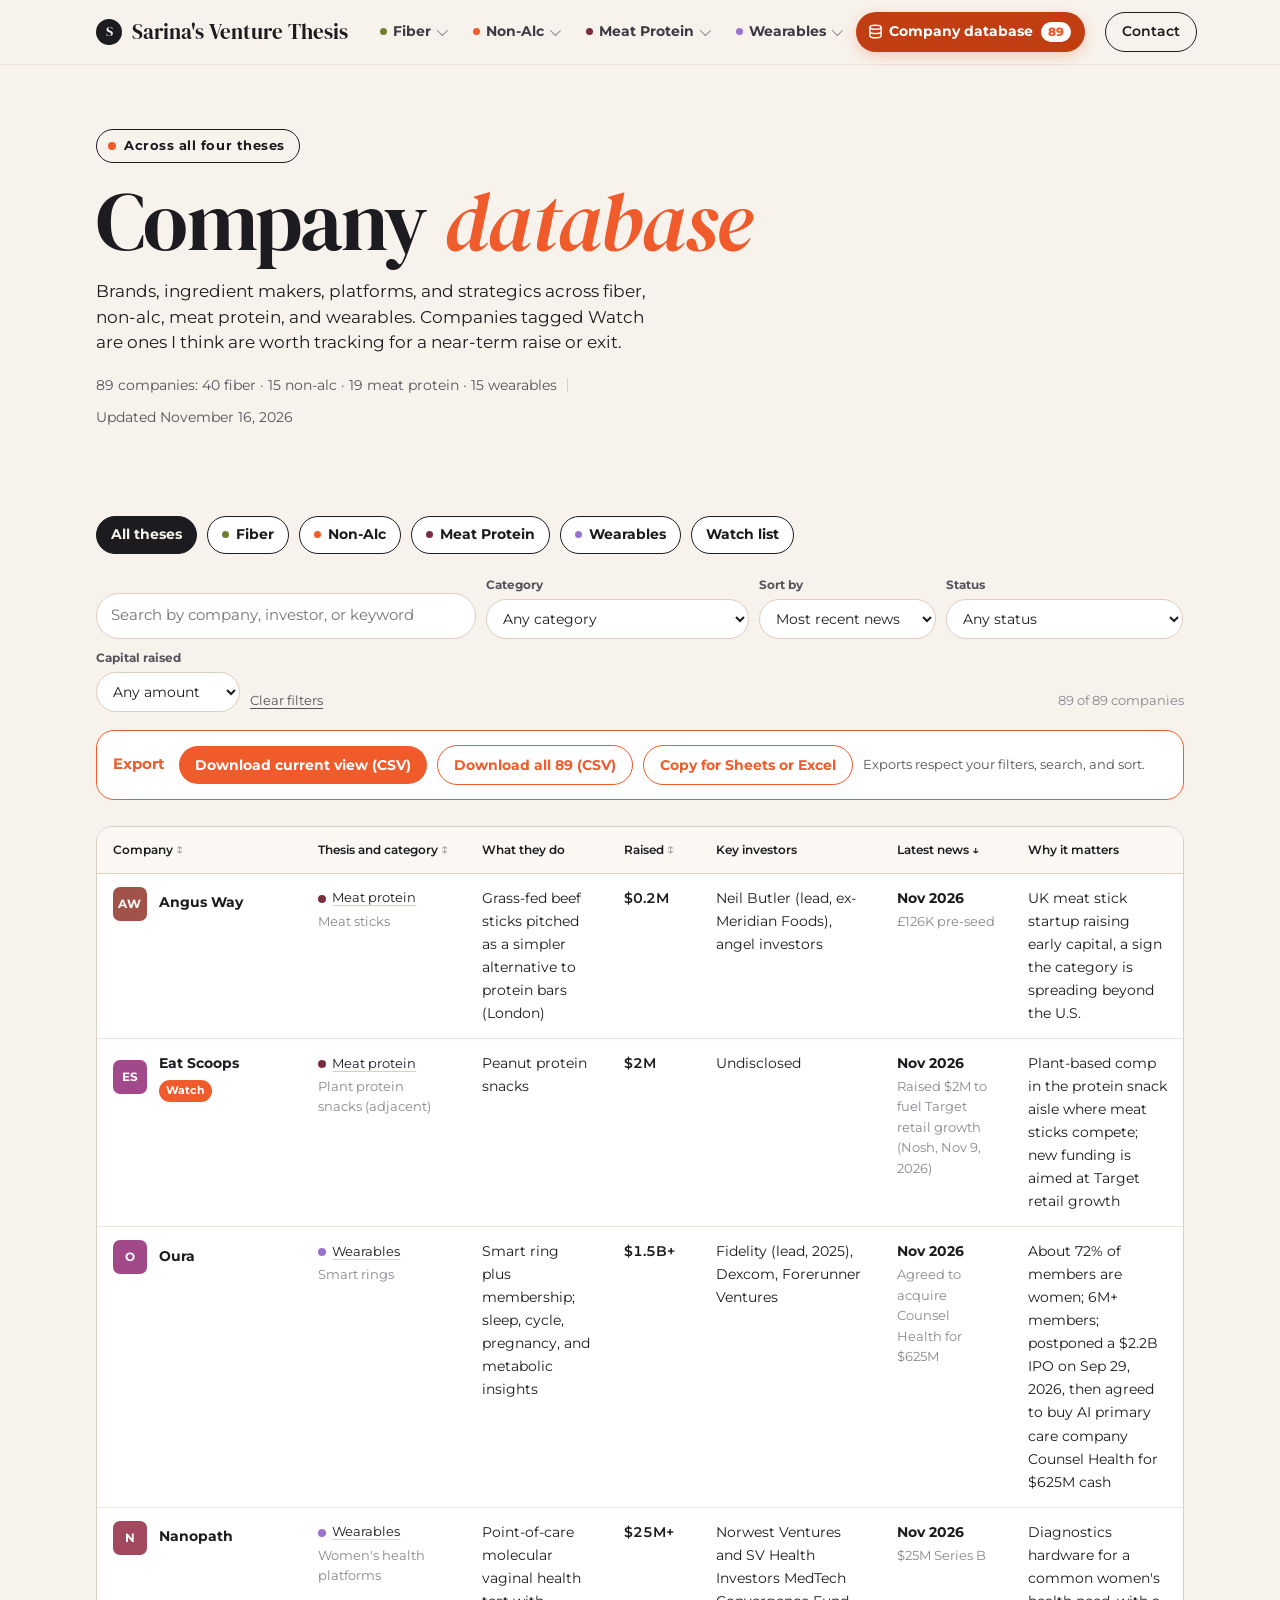
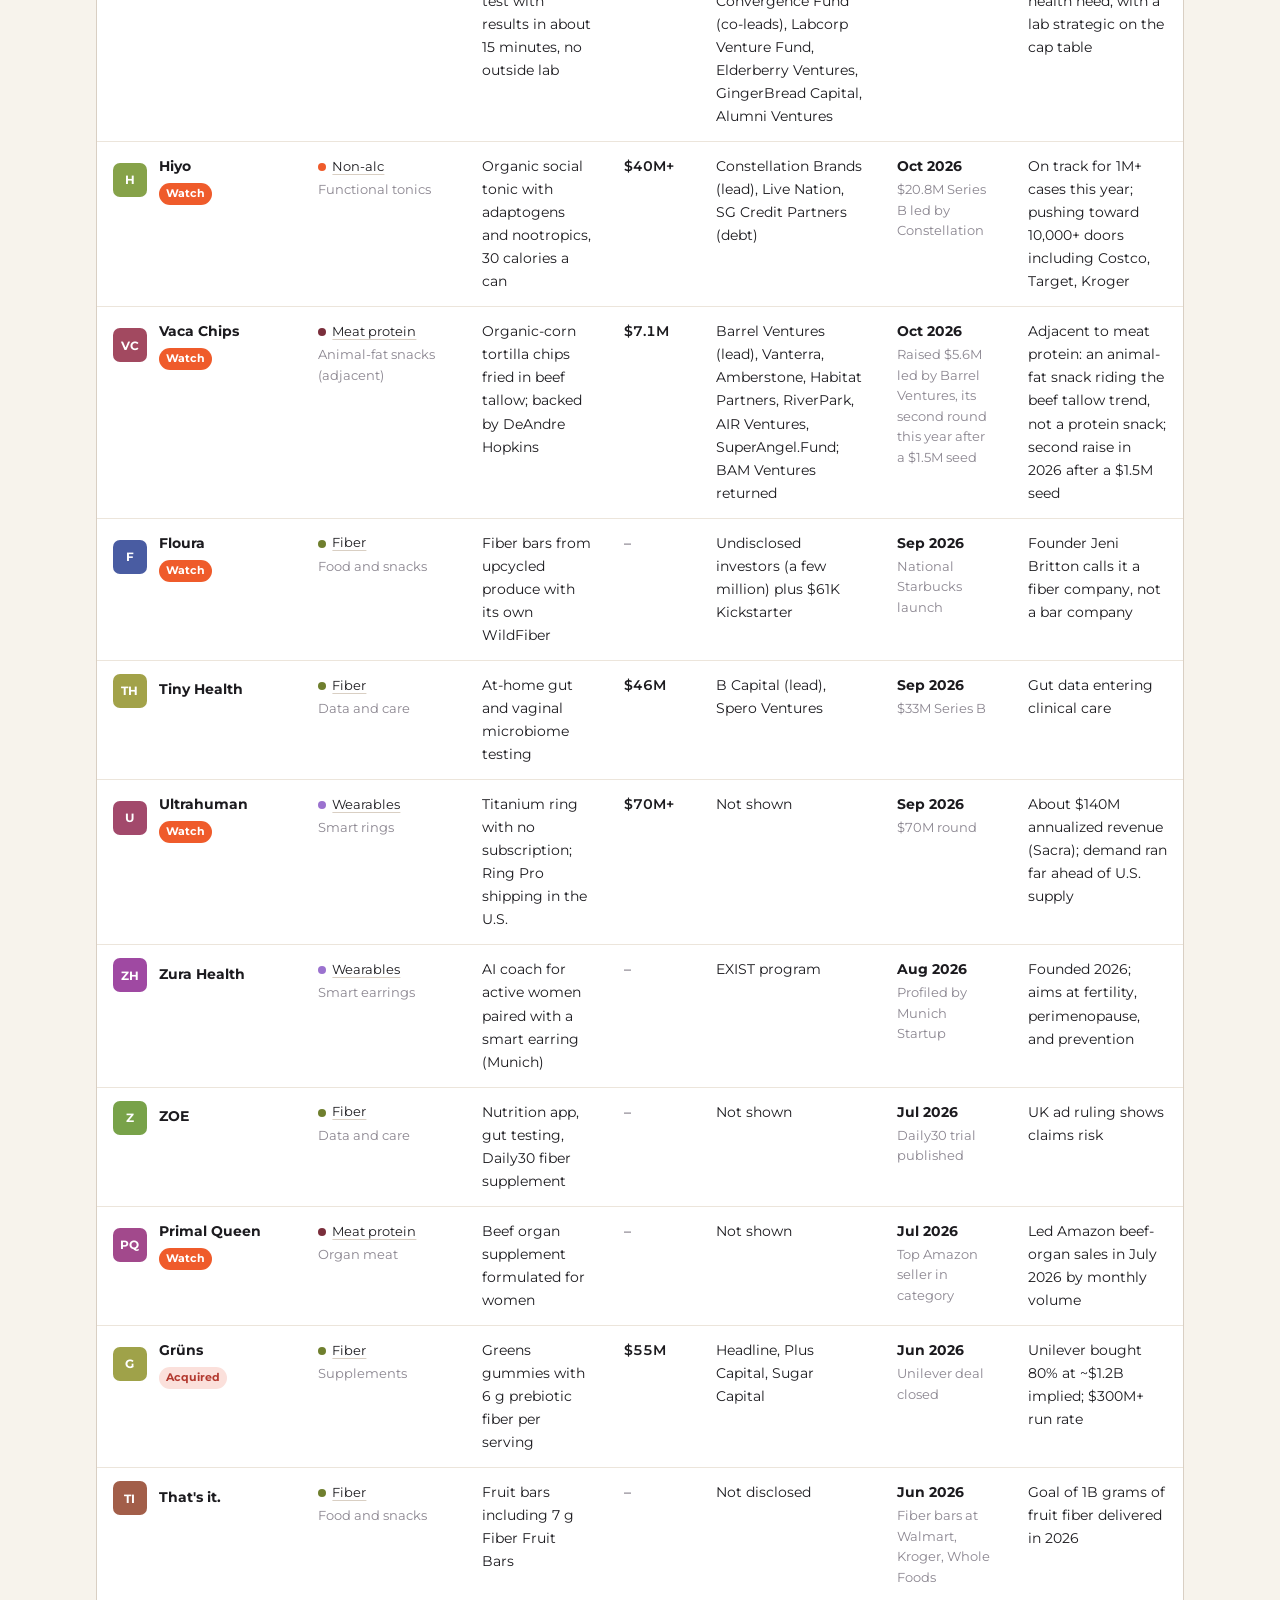
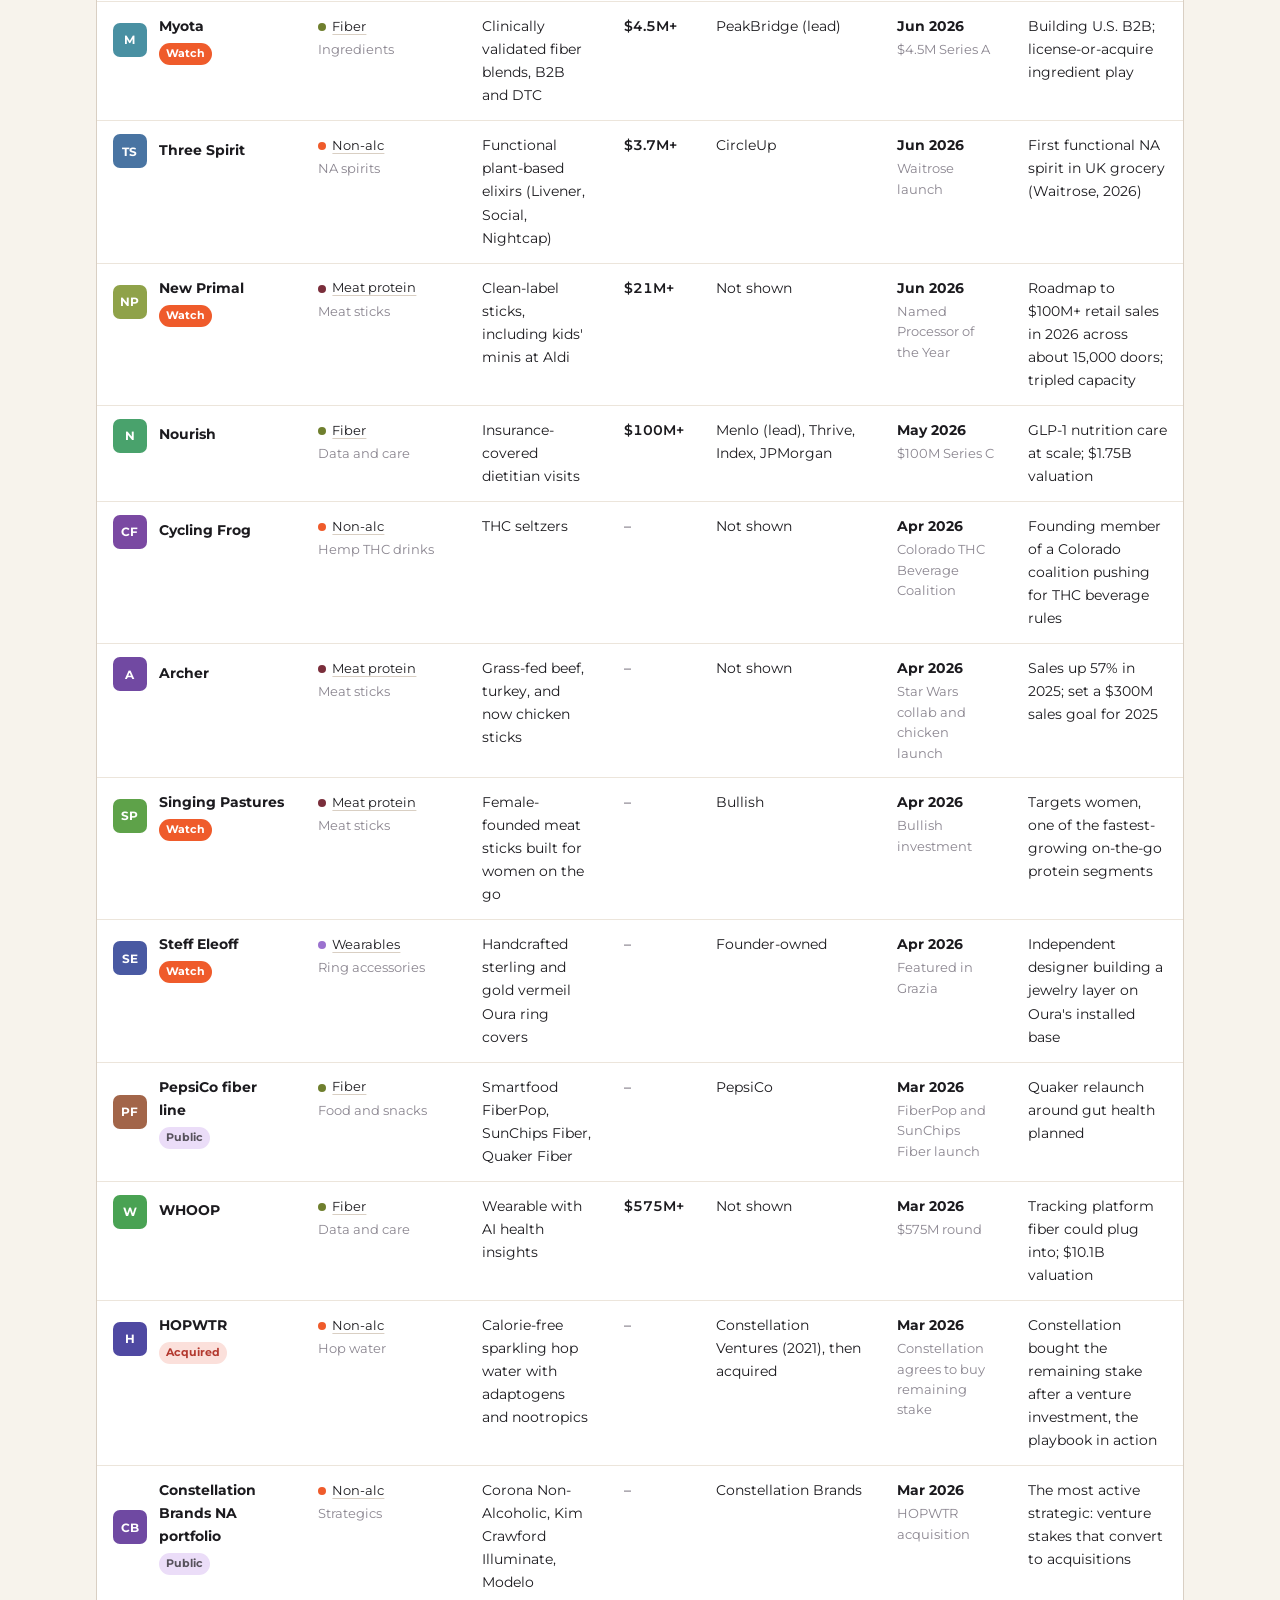
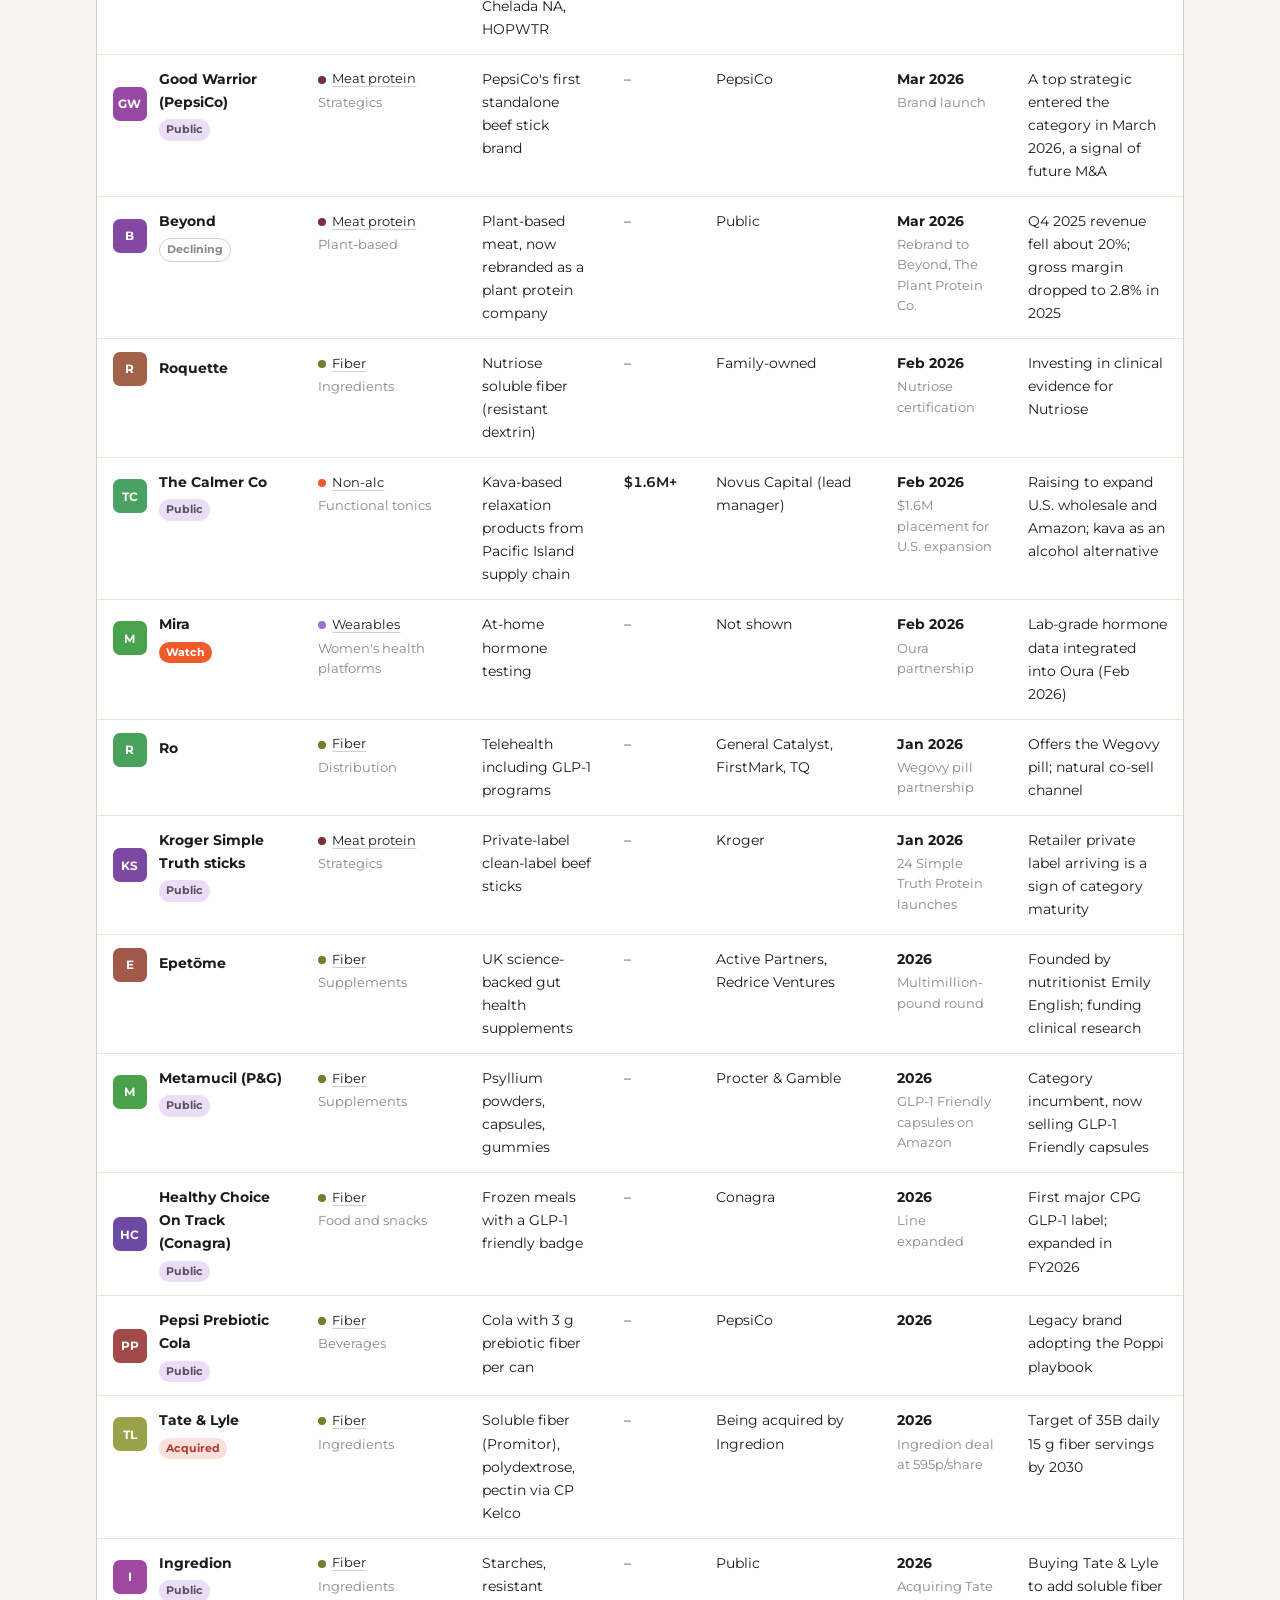
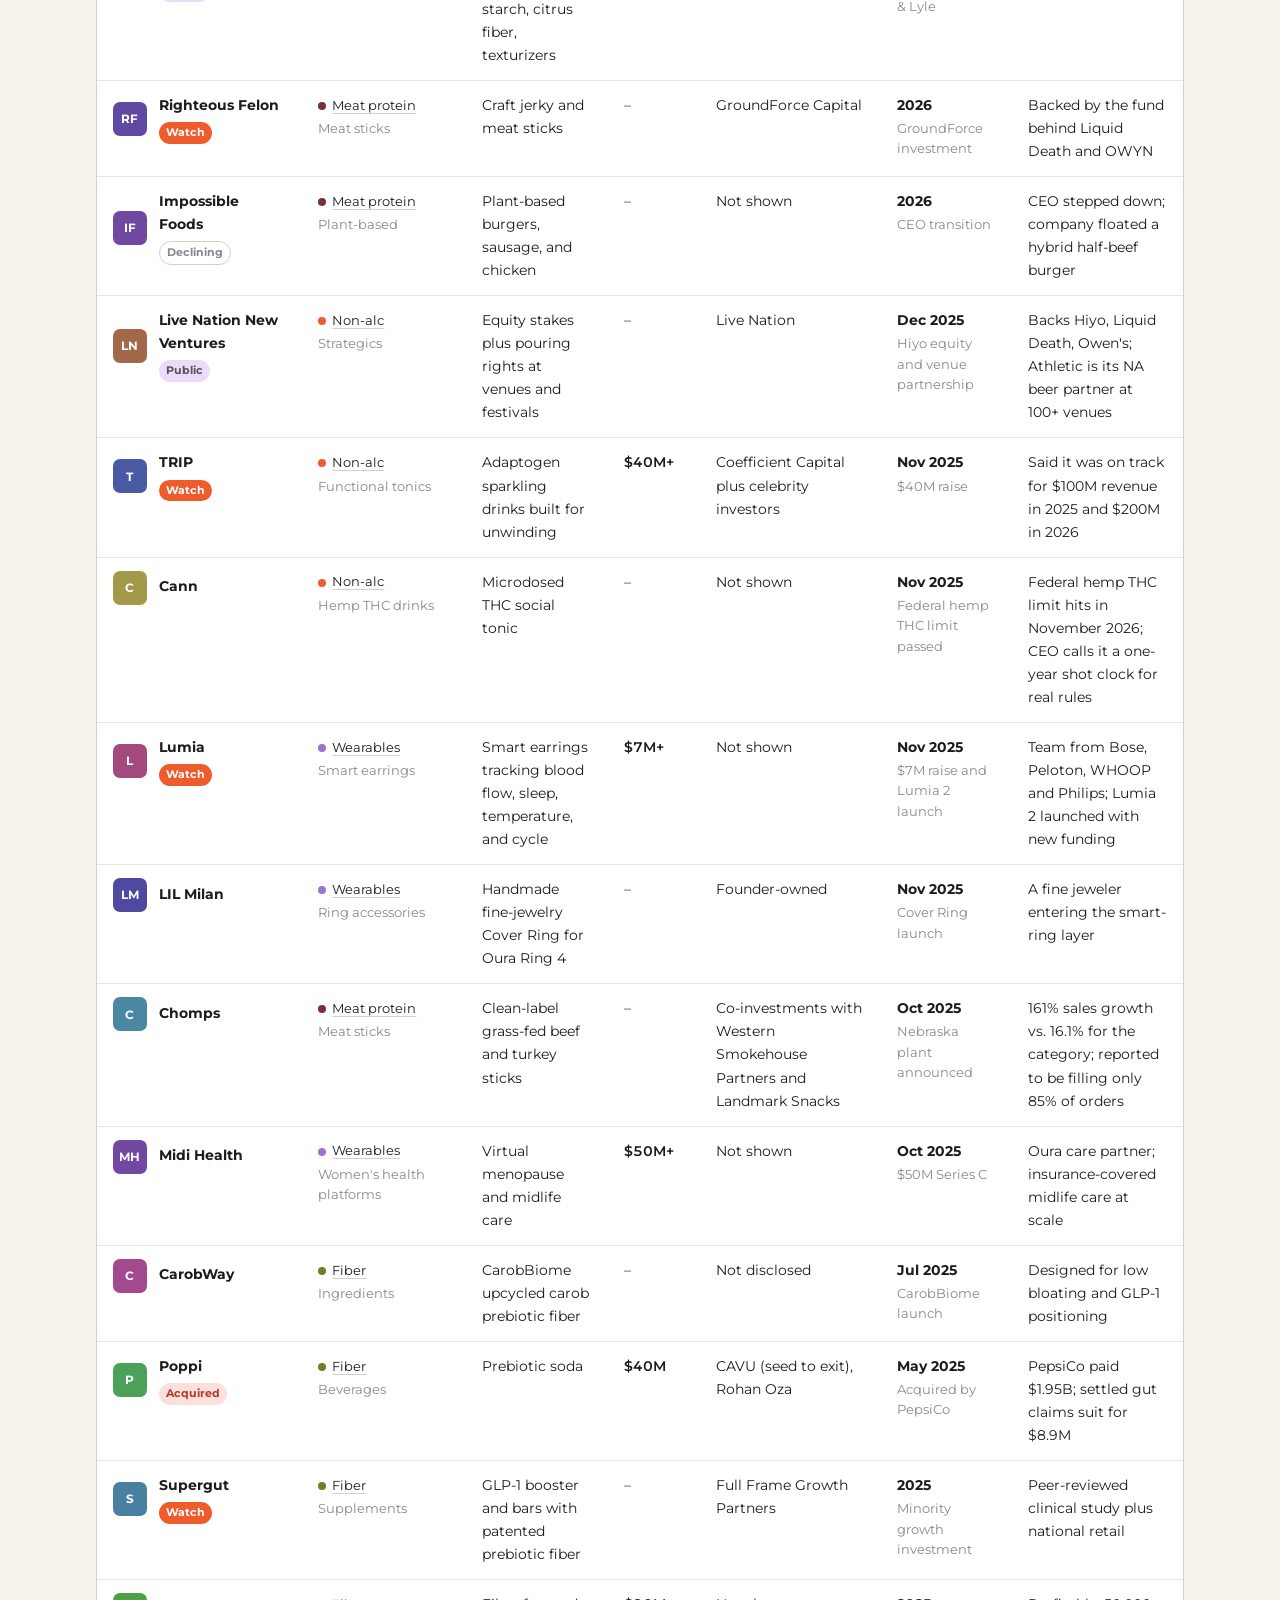
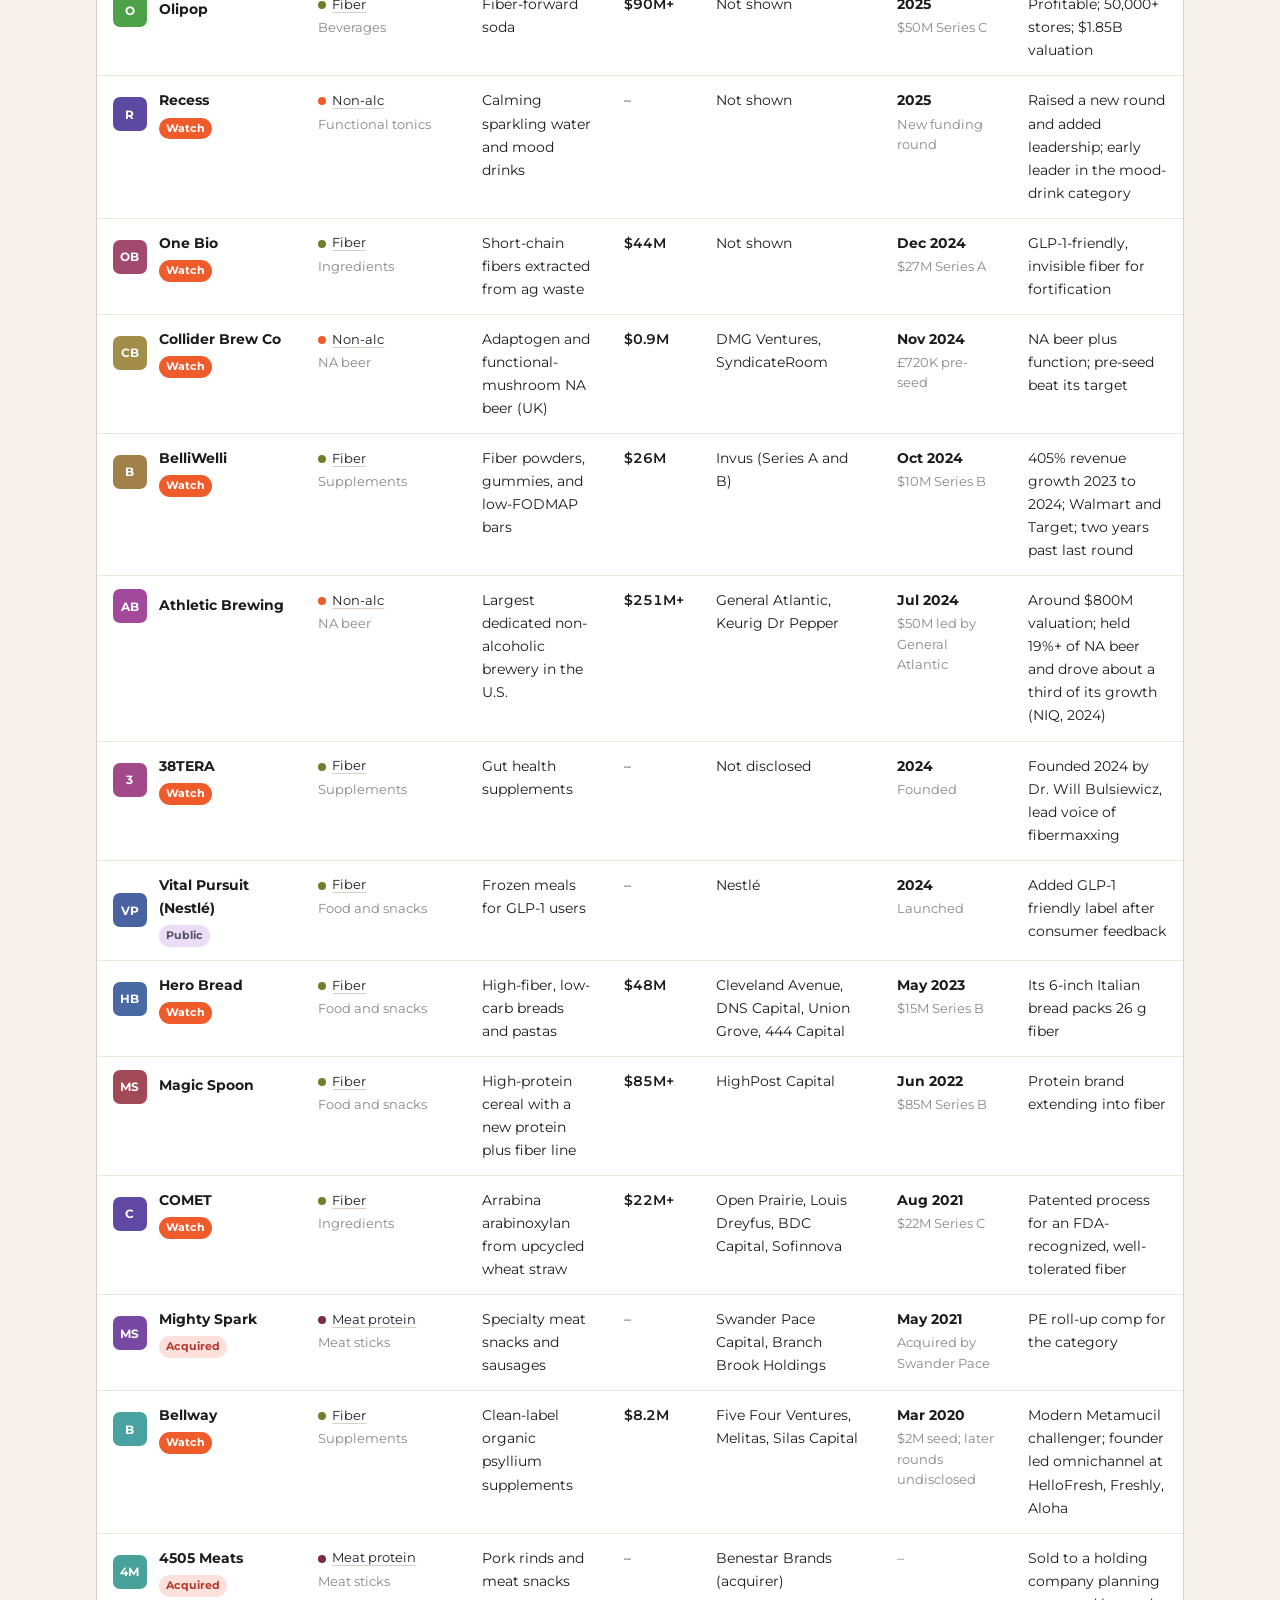
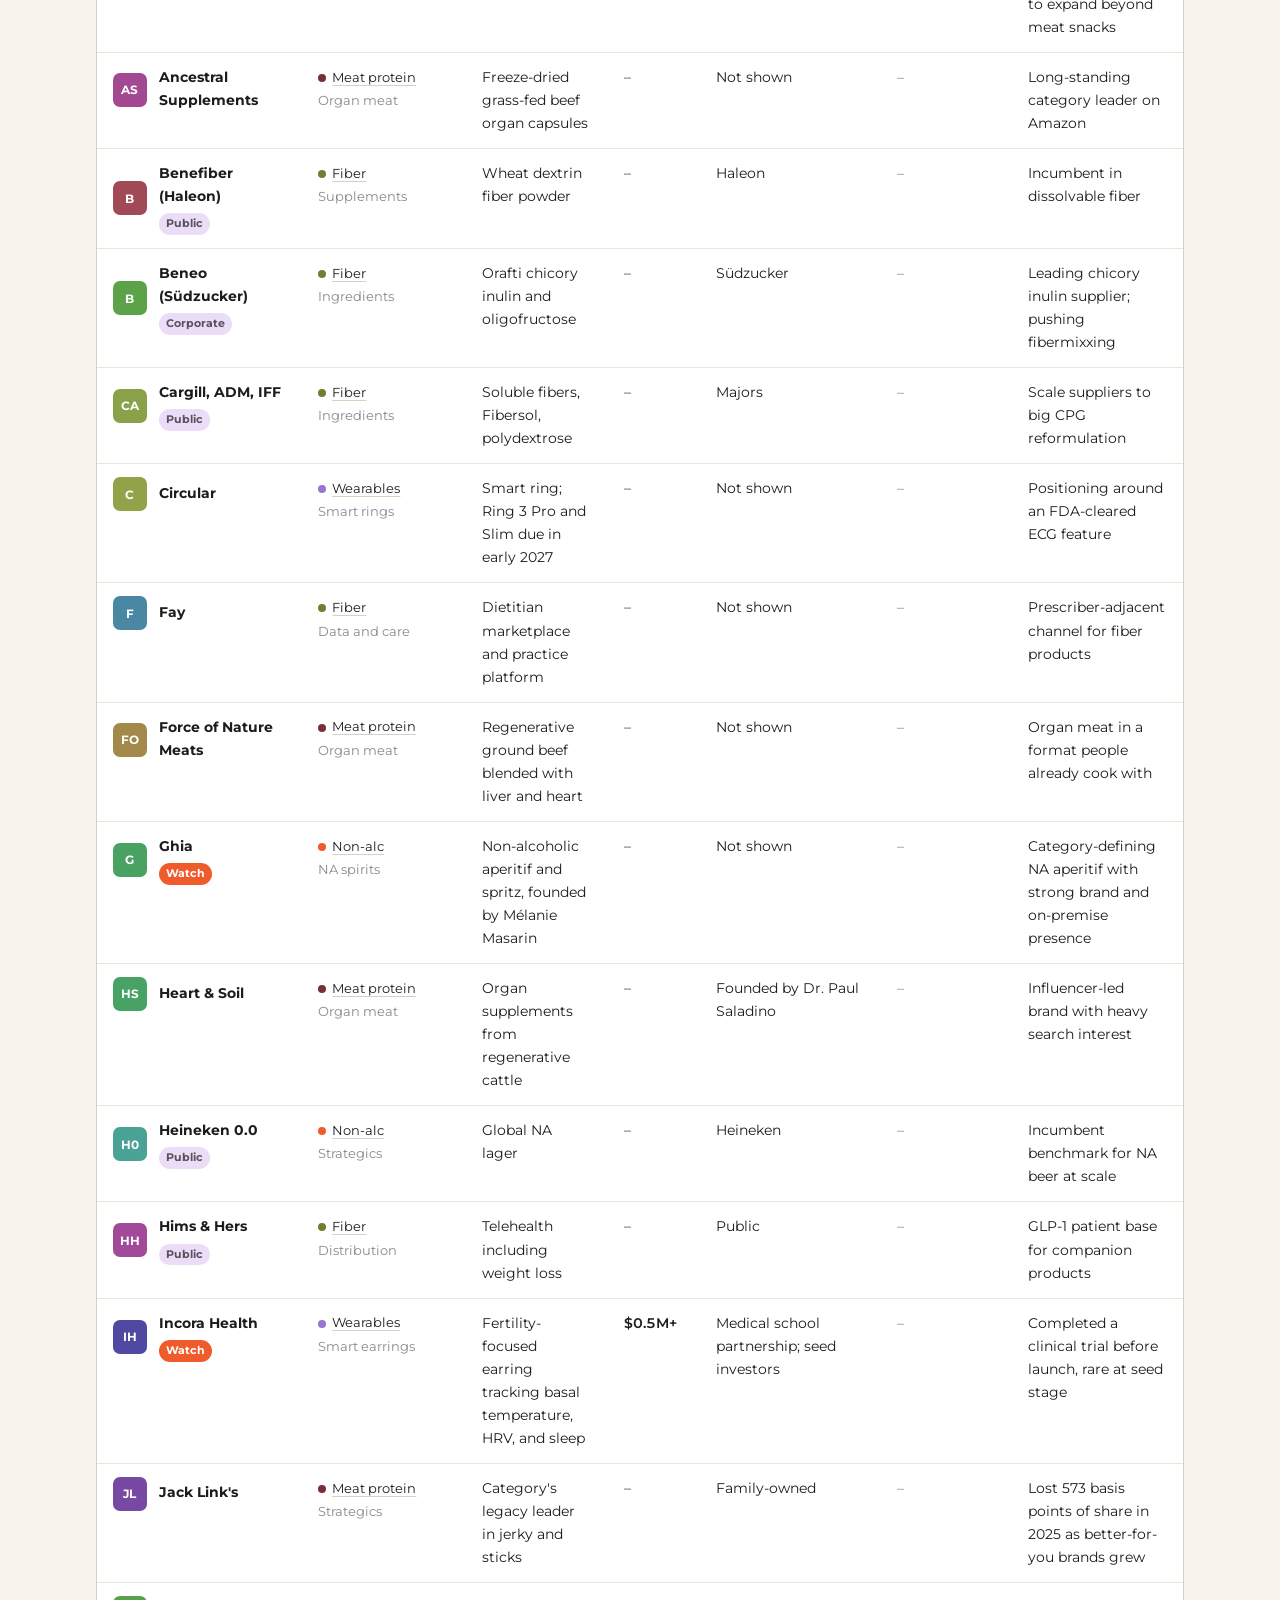
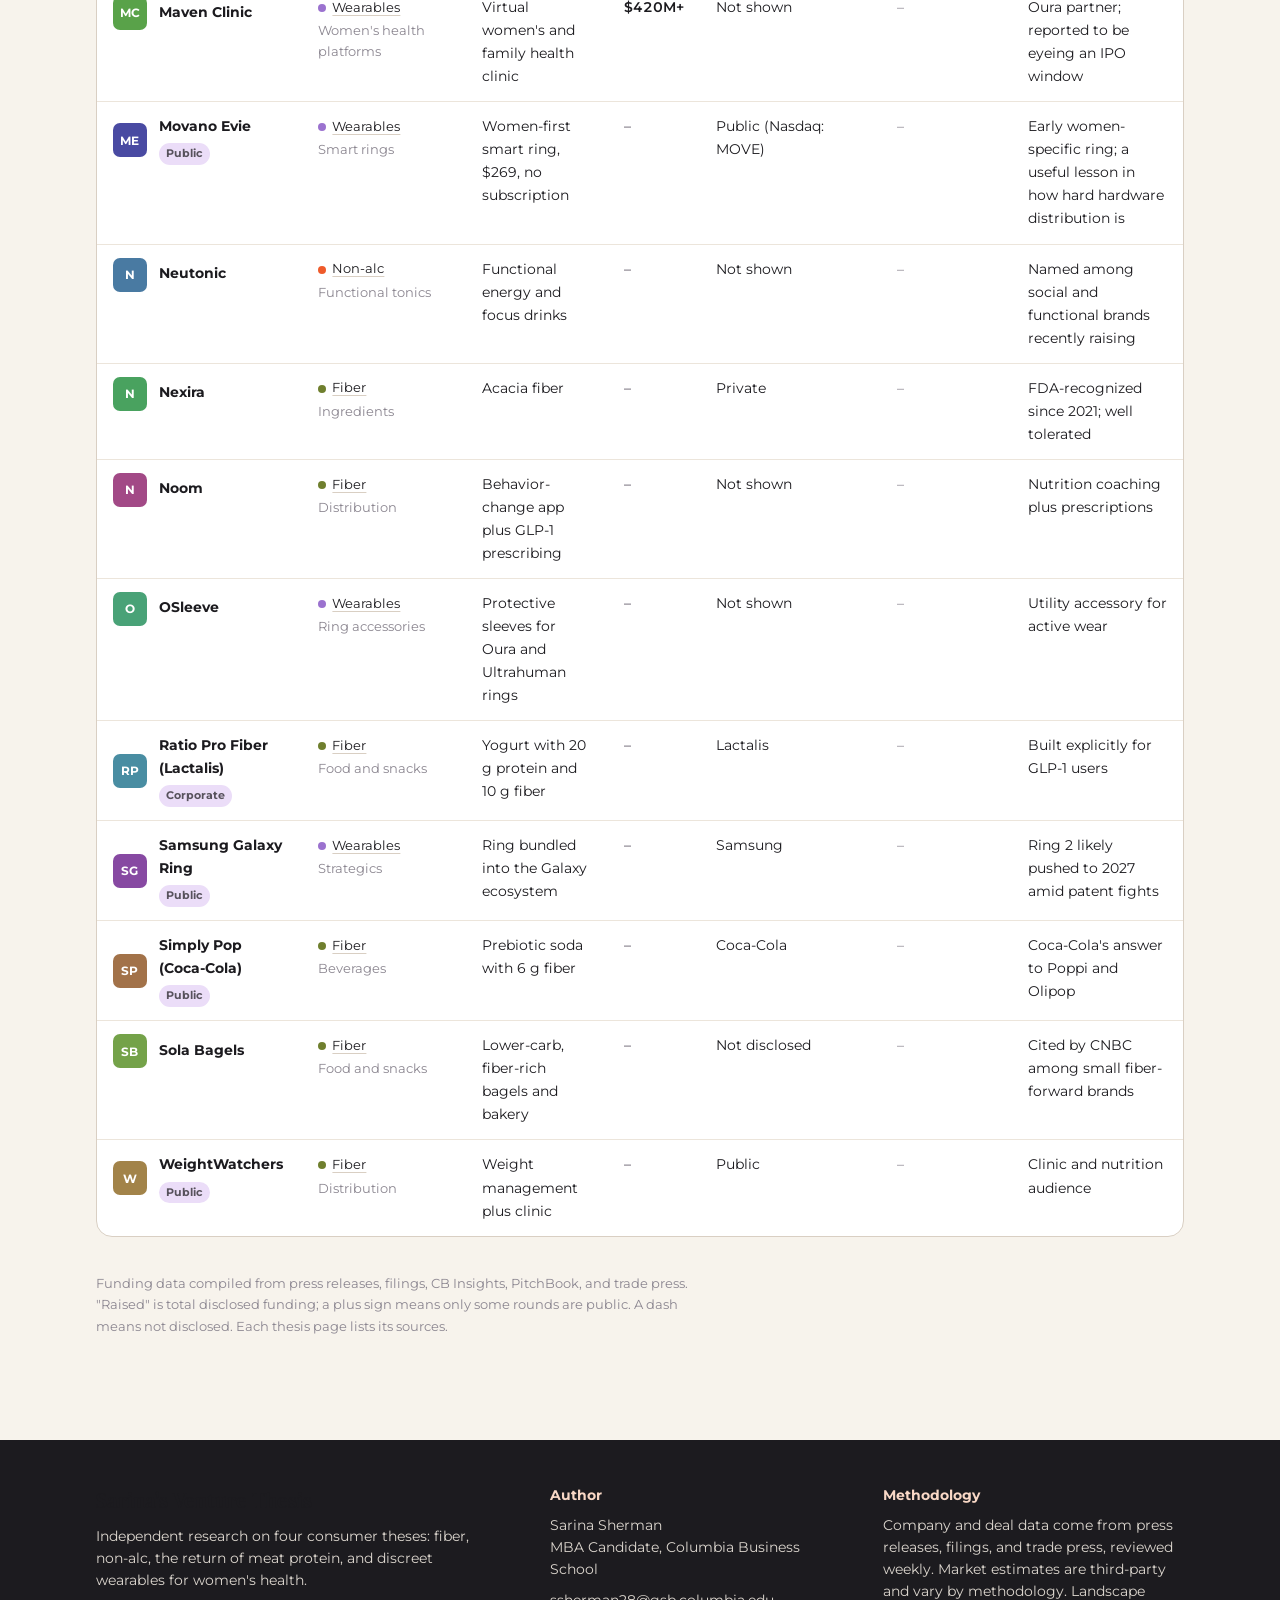
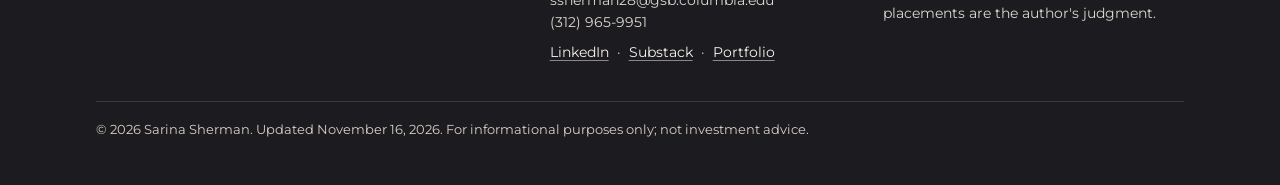
==== commit 35855137: "Add 3 deals: Oura (Counsel Health acquisition), Nanopath, Angus Way Co-Authored-By: Claude Opus 5.5 " ====
--- a/docs/companies.html
+++ b/docs/companies.html
@@ -15,11 +15,11 @@
 <nav class="bar" aria-label="Site">
   <div class="wrap">
     <a class="brand" href="./"><span class="mark">S</span><b>Sarina's Venture Thesis</b></a>
-    <ul class="nav"><li><a class="top" data-dd href="fiber.html"><i class="dot" style="background:#6F7F2E"></i>Fiber<i class="chev"></i></a><ul class="menu"><li><span class="mhead">Fiber thesis</span></li><li><a href="fiber.html#summary">The case in 60 seconds</a></li><li><a href="fiber.html#science">The science</a></li><li><a href="fiber.html#types">Fiber types</a></li><li><a href="fiber.html#rules">Regulation</a></li><li><a href="fiber.html#market">Market size</a></li><li><a href="fiber.html#outlook">Growth outlook</a></li><li><a href="fiber.html#deals">Deal flow</a></li><li><a href="fiber.html#landscape">Company landscape</a></li><li><a href="fiber.html#funds">Active investors</a></li><li><a href="fiber.html#strategics">Strategic activity</a></li><li><a href="fiber.html#voices">Notable voices</a></li><li><a href="fiber.html#thesis">Investment thesis</a></li><li><a href="fiber.html#risks">Key risks</a></li><li><a href="fiber.html#sources">Sources</a></li></ul></li><li><a class="top" data-dd href="non-alc.html"><i class="dot" style="background:#EF5B2B"></i>Non-Alc<i class="chev"></i></a><ul class="menu"><li><span class="mhead">Non-Alc thesis</span></li><li><a href="non-alc.html#summary">The case in 60 seconds</a></li><li><a href="non-alc.html#context">Why now</a></li><li><a href="non-alc.html#segments">Category map</a></li><li><a href="non-alc.html#rules">Regulation</a></li><li><a href="non-alc.html#outlook">Market and outlook</a></li><li><a href="non-alc.html#deals">Deal flow</a></li><li><a href="non-alc.html#landscape">Company landscape</a></li><li><a href="non-alc.html#funds">Active investors</a></li><li><a href="non-alc.html#strategics">Strategic activity</a></li><li><a href="non-alc.html#voices">Notable voices</a></li><li><a href="non-alc.html#thesis">Investment thesis</a></li><li><a href="non-alc.html#risks">Key risks</a></li><li><a href="non-alc.html#sources">Sources</a></li></ul></li><li><a class="top" data-dd href="meat-protein.html"><i class="dot" style="background:#7A2E3B"></i>Meat Protein<i class="chev"></i></a><ul class="menu"><li><span class="mhead">Meat Protein thesis</span></li><li><a href="meat-protein.html#summary">The case in 60 seconds</a></li><li><a href="meat-protein.html#context">Why now</a></li><li><a href="meat-protein.html#segments">Category map</a></li><li><a href="meat-protein.html#rules">Regulation</a></li><li><a href="meat-protein.html#outlook">Market and outlook</a></li><li><a href="meat-protein.html#deals">Deal flow</a></li><li><a href="meat-protein.html#landscape">Company landscape</a></li><li><a href="meat-protein.html#funds">Active investors</a></li><li><a href="meat-protein.html#strategics">Strategic activity</a></li><li><a href="meat-protein.html#voices">Notable voices</a></li><li><a href="meat-protein.html#thesis">Investment thesis</a></li><li><a href="meat-protein.html#risks">Key risks</a></li><li><a href="meat-protein.html#sources">Sources</a></li></ul></li><li><a class="top" data-dd href="wearables.html"><i class="dot" style="background:#9B72CF"></i>Wearables<i class="chev"></i></a><ul class="menu"><li><span class="mhead">Wearables thesis</span></li><li><a href="wearables.html#summary">The case in 60 seconds</a></li><li><a href="wearables.html#context">Why now</a></li><li><a href="wearables.html#segments">Category map</a></li><li><a href="wearables.html#rules">Regulation</a></li><li><a href="wearables.html#outlook">Market and outlook</a></li><li><a href="wearables.html#deals">Deal flow</a></li><li><a href="wearables.html#landscape">Company landscape</a></li><li><a href="wearables.html#funds">Active investors</a></li><li><a href="wearables.html#strategics">Strategic activity</a></li><li><a href="wearables.html#voices">Notable voices</a></li><li><a href="wearables.html#thesis">Investment thesis</a></li><li><a href="wearables.html#risks">Key risks</a></li><li><a href="wearables.html#sources">Sources</a></li></ul></li><li><a class="top dbtab" href="companies.html" aria-current="page"><svg viewBox="0 0 16 16" aria-hidden="true"><ellipse cx="8" cy="3.5" rx="6" ry="2.2" fill="none" stroke="currentColor" stroke-width="1.6"/><path d="M2 3.5v9c0 1.2 2.7 2.2 6 2.2s6-1 6-2.2v-9M2 8c0 1.2 2.7 2.2 6 2.2s6-1 6-2.2" fill="none" stroke="currentColor" stroke-width="1.6"/></svg>Company database<span class="cnt">87</span></a></li></ul>
+    <ul class="nav"><li><a class="top" data-dd href="fiber.html"><i class="dot" style="background:#6F7F2E"></i>Fiber<i class="chev"></i></a><ul class="menu"><li><span class="mhead">Fiber thesis</span></li><li><a href="fiber.html#summary">The case in 60 seconds</a></li><li><a href="fiber.html#science">The science</a></li><li><a href="fiber.html#types">Fiber types</a></li><li><a href="fiber.html#rules">Regulation</a></li><li><a href="fiber.html#market">Market size</a></li><li><a href="fiber.html#outlook">Growth outlook</a></li><li><a href="fiber.html#deals">Deal flow</a></li><li><a href="fiber.html#landscape">Company landscape</a></li><li><a href="fiber.html#funds">Active investors</a></li><li><a href="fiber.html#strategics">Strategic activity</a></li><li><a href="fiber.html#voices">Notable voices</a></li><li><a href="fiber.html#thesis">Investment thesis</a></li><li><a href="fiber.html#risks">Key risks</a></li><li><a href="fiber.html#sources">Sources</a></li></ul></li><li><a class="top" data-dd href="non-alc.html"><i class="dot" style="background:#EF5B2B"></i>Non-Alc<i class="chev"></i></a><ul class="menu"><li><span class="mhead">Non-Alc thesis</span></li><li><a href="non-alc.html#summary">The case in 60 seconds</a></li><li><a href="non-alc.html#context">Why now</a></li><li><a href="non-alc.html#segments">Category map</a></li><li><a href="non-alc.html#rules">Regulation</a></li><li><a href="non-alc.html#outlook">Market and outlook</a></li><li><a href="non-alc.html#deals">Deal flow</a></li><li><a href="non-alc.html#landscape">Company landscape</a></li><li><a href="non-alc.html#funds">Active investors</a></li><li><a href="non-alc.html#strategics">Strategic activity</a></li><li><a href="non-alc.html#voices">Notable voices</a></li><li><a href="non-alc.html#thesis">Investment thesis</a></li><li><a href="non-alc.html#risks">Key risks</a></li><li><a href="non-alc.html#sources">Sources</a></li></ul></li><li><a class="top" data-dd href="meat-protein.html"><i class="dot" style="background:#7A2E3B"></i>Meat Protein<i class="chev"></i></a><ul class="menu"><li><span class="mhead">Meat Protein thesis</span></li><li><a href="meat-protein.html#summary">The case in 60 seconds</a></li><li><a href="meat-protein.html#context">Why now</a></li><li><a href="meat-protein.html#segments">Category map</a></li><li><a href="meat-protein.html#rules">Regulation</a></li><li><a href="meat-protein.html#outlook">Market and outlook</a></li><li><a href="meat-protein.html#deals">Deal flow</a></li><li><a href="meat-protein.html#landscape">Company landscape</a></li><li><a href="meat-protein.html#funds">Active investors</a></li><li><a href="meat-protein.html#strategics">Strategic activity</a></li><li><a href="meat-protein.html#voices">Notable voices</a></li><li><a href="meat-protein.html#thesis">Investment thesis</a></li><li><a href="meat-protein.html#risks">Key risks</a></li><li><a href="meat-protein.html#sources">Sources</a></li></ul></li><li><a class="top" data-dd href="wearables.html"><i class="dot" style="background:#9B72CF"></i>Wearables<i class="chev"></i></a><ul class="menu"><li><span class="mhead">Wearables thesis</span></li><li><a href="wearables.html#summary">The case in 60 seconds</a></li><li><a href="wearables.html#context">Why now</a></li><li><a href="wearables.html#segments">Category map</a></li><li><a href="wearables.html#rules">Regulation</a></li><li><a href="wearables.html#outlook">Market and outlook</a></li><li><a href="wearables.html#deals">Deal flow</a></li><li><a href="wearables.html#landscape">Company landscape</a></li><li><a href="wearables.html#funds">Active investors</a></li><li><a href="wearables.html#strategics">Strategic activity</a></li><li><a href="wearables.html#voices">Notable voices</a></li><li><a href="wearables.html#thesis">Investment thesis</a></li><li><a href="wearables.html#risks">Key risks</a></li><li><a href="wearables.html#sources">Sources</a></li></ul></li><li><a class="top dbtab" href="companies.html" aria-current="page"><svg viewBox="0 0 16 16" aria-hidden="true"><ellipse cx="8" cy="3.5" rx="6" ry="2.2" fill="none" stroke="currentColor" stroke-width="1.6"/><path d="M2 3.5v9c0 1.2 2.7 2.2 6 2.2s6-1 6-2.2v-9M2 8c0 1.2 2.7 2.2 6 2.2s6-1 6-2.2" fill="none" stroke="currentColor" stroke-width="1.6"/></svg>Company database<span class="cnt">89</span></a></li></ul>
     <a class="navcta" href="./#about">Contact</a>
     <button class="navtoggle" id="navToggle" aria-expanded="false" aria-controls="mpanel">Menu</button>
   </div>
-  <div class="wrap mpanel" id="mpanel" hidden><a href="./">Home</a><details><summary><i class="dot" style="background:#6F7F2E"></i>Fiber</summary><a href="fiber.html">Overview</a><a href="fiber.html#summary">The case in 60 seconds</a><a href="fiber.html#science">The science</a><a href="fiber.html#types">Fiber types</a><a href="fiber.html#rules">Regulation</a><a href="fiber.html#market">Market size</a><a href="fiber.html#outlook">Growth outlook</a><a href="fiber.html#deals">Deal flow</a><a href="fiber.html#landscape">Company landscape</a><a href="fiber.html#funds">Active investors</a><a href="fiber.html#strategics">Strategic activity</a><a href="fiber.html#voices">Notable voices</a><a href="fiber.html#thesis">Investment thesis</a><a href="fiber.html#risks">Key risks</a><a href="fiber.html#sources">Sources</a></details><details><summary><i class="dot" style="background:#EF5B2B"></i>Non-Alc</summary><a href="non-alc.html">Overview</a><a href="non-alc.html#summary">The case in 60 seconds</a><a href="non-alc.html#context">Why now</a><a href="non-alc.html#segments">Category map</a><a href="non-alc.html#rules">Regulation</a><a href="non-alc.html#outlook">Market and outlook</a><a href="non-alc.html#deals">Deal flow</a><a href="non-alc.html#landscape">Company landscape</a><a href="non-alc.html#funds">Active investors</a><a href="non-alc.html#strategics">Strategic activity</a><a href="non-alc.html#voices">Notable voices</a><a href="non-alc.html#thesis">Investment thesis</a><a href="non-alc.html#risks">Key risks</a><a href="non-alc.html#sources">Sources</a></details><details><summary><i class="dot" style="background:#7A2E3B"></i>Meat Protein</summary><a href="meat-protein.html">Overview</a><a href="meat-protein.html#summary">The case in 60 seconds</a><a href="meat-protein.html#context">Why now</a><a href="meat-protein.html#segments">Category map</a><a href="meat-protein.html#rules">Regulation</a><a href="meat-protein.html#outlook">Market and outlook</a><a href="meat-protein.html#deals">Deal flow</a><a href="meat-protein.html#landscape">Company landscape</a><a href="meat-protein.html#funds">Active investors</a><a href="meat-protein.html#strategics">Strategic activity</a><a href="meat-protein.html#voices">Notable voices</a><a href="meat-protein.html#thesis">Investment thesis</a><a href="meat-protein.html#risks">Key risks</a><a href="meat-protein.html#sources">Sources</a></details><details><summary><i class="dot" style="background:#9B72CF"></i>Wearables</summary><a href="wearables.html">Overview</a><a href="wearables.html#summary">The case in 60 seconds</a><a href="wearables.html#context">Why now</a><a href="wearables.html#segments">Category map</a><a href="wearables.html#rules">Regulation</a><a href="wearables.html#outlook">Market and outlook</a><a href="wearables.html#deals">Deal flow</a><a href="wearables.html#landscape">Company landscape</a><a href="wearables.html#funds">Active investors</a><a href="wearables.html#strategics">Strategic activity</a><a href="wearables.html#voices">Notable voices</a><a href="wearables.html#thesis">Investment thesis</a><a href="wearables.html#risks">Key risks</a><a href="wearables.html#sources">Sources</a></details><a class="mdb" href="companies.html">Company database (87 companies)</a><a href="./#about">Contact</a></div>
+  <div class="wrap mpanel" id="mpanel" hidden><a href="./">Home</a><details><summary><i class="dot" style="background:#6F7F2E"></i>Fiber</summary><a href="fiber.html">Overview</a><a href="fiber.html#summary">The case in 60 seconds</a><a href="fiber.html#science">The science</a><a href="fiber.html#types">Fiber types</a><a href="fiber.html#rules">Regulation</a><a href="fiber.html#market">Market size</a><a href="fiber.html#outlook">Growth outlook</a><a href="fiber.html#deals">Deal flow</a><a href="fiber.html#landscape">Company landscape</a><a href="fiber.html#funds">Active investors</a><a href="fiber.html#strategics">Strategic activity</a><a href="fiber.html#voices">Notable voices</a><a href="fiber.html#thesis">Investment thesis</a><a href="fiber.html#risks">Key risks</a><a href="fiber.html#sources">Sources</a></details><details><summary><i class="dot" style="background:#EF5B2B"></i>Non-Alc</summary><a href="non-alc.html">Overview</a><a href="non-alc.html#summary">The case in 60 seconds</a><a href="non-alc.html#context">Why now</a><a href="non-alc.html#segments">Category map</a><a href="non-alc.html#rules">Regulation</a><a href="non-alc.html#outlook">Market and outlook</a><a href="non-alc.html#deals">Deal flow</a><a href="non-alc.html#landscape">Company landscape</a><a href="non-alc.html#funds">Active investors</a><a href="non-alc.html#strategics">Strategic activity</a><a href="non-alc.html#voices">Notable voices</a><a href="non-alc.html#thesis">Investment thesis</a><a href="non-alc.html#risks">Key risks</a><a href="non-alc.html#sources">Sources</a></details><details><summary><i class="dot" style="background:#7A2E3B"></i>Meat Protein</summary><a href="meat-protein.html">Overview</a><a href="meat-protein.html#summary">The case in 60 seconds</a><a href="meat-protein.html#context">Why now</a><a href="meat-protein.html#segments">Category map</a><a href="meat-protein.html#rules">Regulation</a><a href="meat-protein.html#outlook">Market and outlook</a><a href="meat-protein.html#deals">Deal flow</a><a href="meat-protein.html#landscape">Company landscape</a><a href="meat-protein.html#funds">Active investors</a><a href="meat-protein.html#strategics">Strategic activity</a><a href="meat-protein.html#voices">Notable voices</a><a href="meat-protein.html#thesis">Investment thesis</a><a href="meat-protein.html#risks">Key risks</a><a href="meat-protein.html#sources">Sources</a></details><details><summary><i class="dot" style="background:#9B72CF"></i>Wearables</summary><a href="wearables.html">Overview</a><a href="wearables.html#summary">The case in 60 seconds</a><a href="wearables.html#context">Why now</a><a href="wearables.html#segments">Category map</a><a href="wearables.html#rules">Regulation</a><a href="wearables.html#outlook">Market and outlook</a><a href="wearables.html#deals">Deal flow</a><a href="wearables.html#landscape">Company landscape</a><a href="wearables.html#funds">Active investors</a><a href="wearables.html#strategics">Strategic activity</a><a href="wearables.html#voices">Notable voices</a><a href="wearables.html#thesis">Investment thesis</a><a href="wearables.html#risks">Key risks</a><a href="wearables.html#sources">Sources</a></details><a class="mdb" href="companies.html">Company database (89 companies)</a><a href="./#about">Contact</a></div>
 </nav>
 <main id="top">
 <div class="wrap">
@@ -28,7 +28,7 @@
     <span class="eyebrow"><i></i>Across all four theses</span>
     <h1>Company <em>database</em></h1>
     <p class="sub">Brands, ingredient makers, platforms, and strategics across fiber, non-alc, meat protein, and wearables. Companies tagged Watch are ones I think are worth tracking for a near-term raise or exit.</p>
-    <p class="meta"><span>87 companies: 40 fiber &middot; 15 non-alc &middot; 18 meat protein &middot; 14 wearables</span><span class="sep"></span><span>Updated November 12, 2026</span></p>
+    <p class="meta"><span>89 companies: 40 fiber &middot; 15 non-alc &middot; 19 meat protein &middot; 15 wearables</span><span class="sep"></span><span>Updated November 16, 2026</span></p>
   </div>
 </header>
 </div>
@@ -48,7 +48,7 @@
   <div class="exportbar" role="group" aria-label="Export the database">
     <strong>Export</strong>
     <button class="xbtn" id="xView" type="button">Download current view (CSV)</button>
-    <button class="xbtn alt" id="xAll" type="button">Download all 87 (CSV)</button>
+    <button class="xbtn alt" id="xAll" type="button">Download all 89 (CSV)</button>
     <button class="xbtn alt" id="xCopy" type="button">Copy for Sheets or Excel</button>
     <span class="xmsg" id="xmsg" aria-live="polite">Exports respect your filters, search, and sort.</span>
   </div>
@@ -69,7 +69,7 @@
     <div><p><strong style="color:#F9D8C6">Author</strong></p><p>Sarina Sherman<br>MBA Candidate, Columbia Business School</p><p>ssherman28@gsb.columbia.edu<br>(312) 965-9951</p><p><a href="https://www.linkedin.com/in/sarina-sherman/" target="_blank" rel="noopener">LinkedIn</a> &nbsp;&middot;&nbsp; <a href="https://substack.com/@sarinasherman" target="_blank" rel="noopener">Substack</a> &nbsp;&middot;&nbsp; <a href="https://sarina-sherman-6.github.io/CBS-MBA-AI-Portfolio/" target="_blank" rel="noopener">Portfolio</a></p></div>
     <div><p><strong style="color:#F9D8C6">Methodology</strong></p><p>Company and deal data come from press releases, filings, and trade press, reviewed weekly. Market estimates are third-party and vary by methodology. Landscape placements are the author's judgment.</p></div>
   </div>
-  <div class="fine">&copy; 2026 Sarina Sherman. Updated November 12, 2026. For informational purposes only; not investment advice.</div>
+  <div class="fine">&copy; 2026 Sarina Sherman. Updated November 16, 2026. For informational purposes only; not investment advice.</div>
 </div></footer>
 <script src="assets/companies.js"></script><script>window.CHARTS=[];</script><script src="assets/site.js"></script>
 </body>
